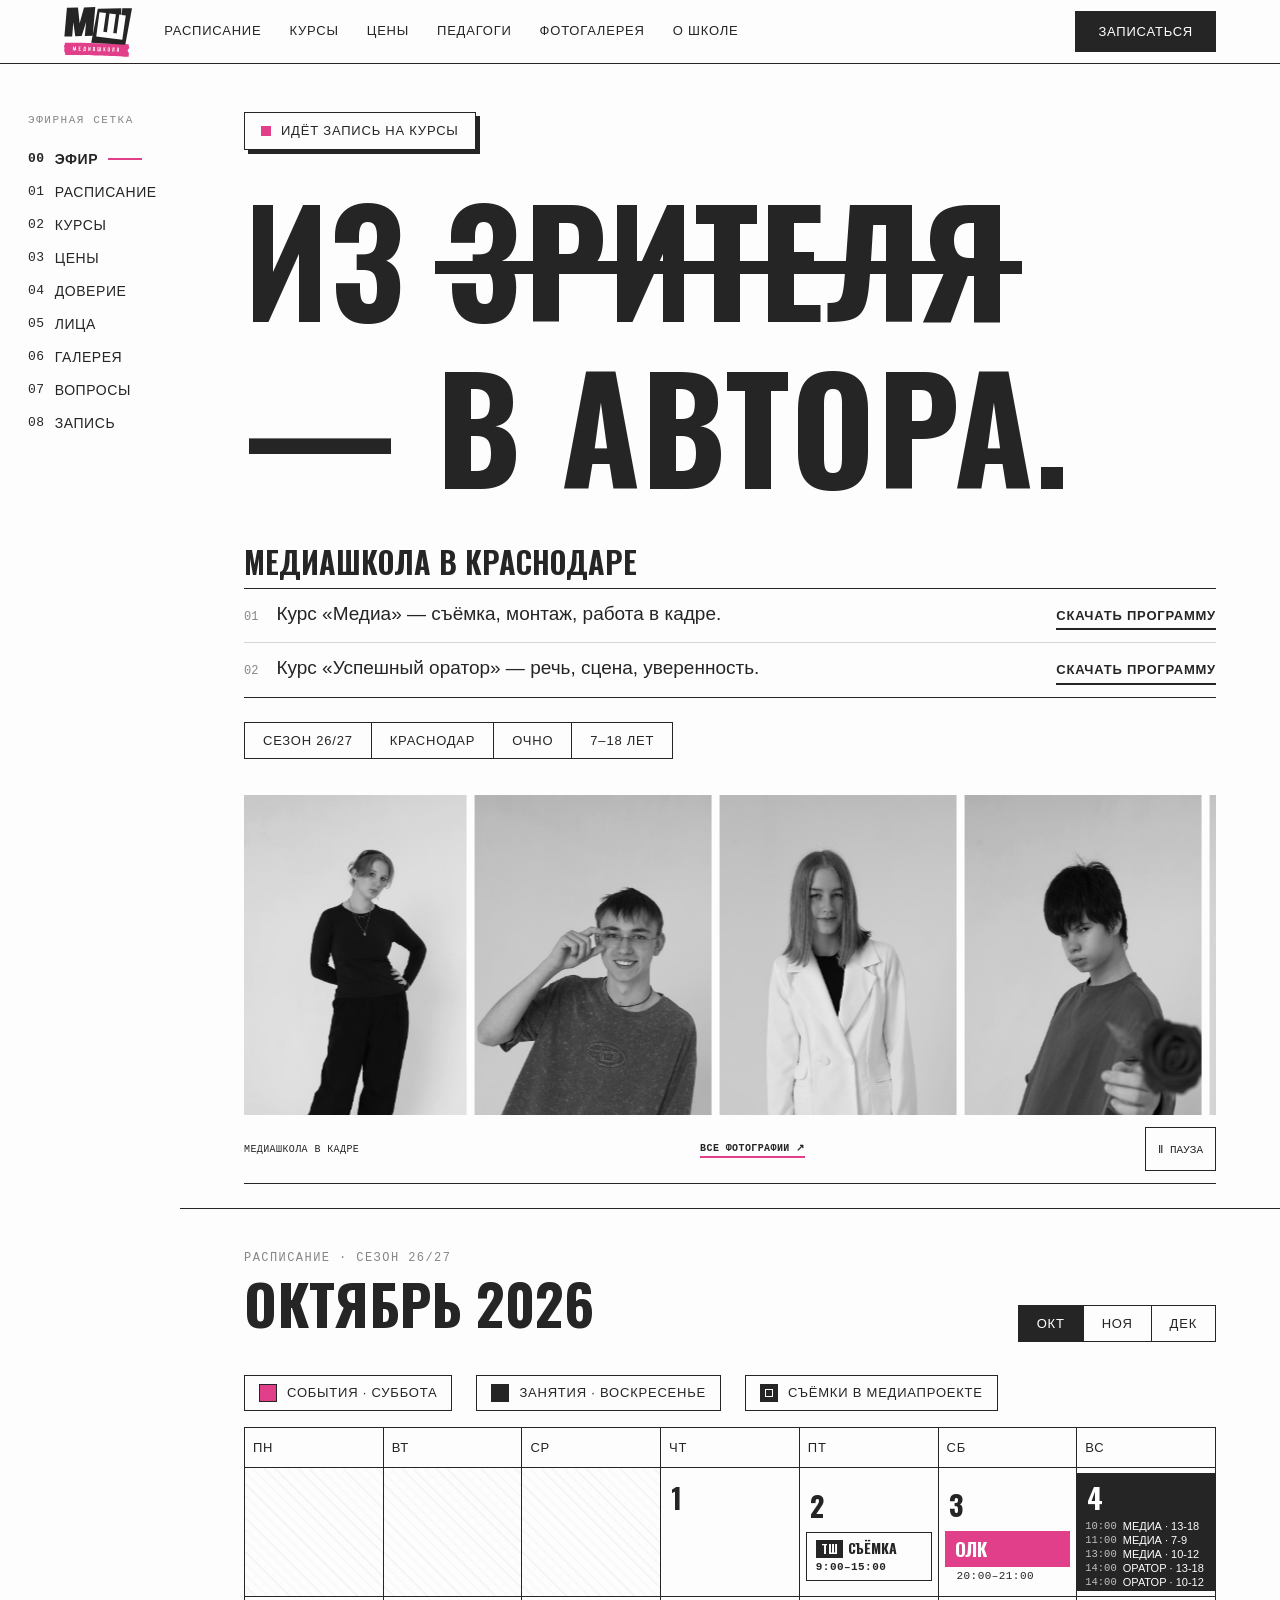
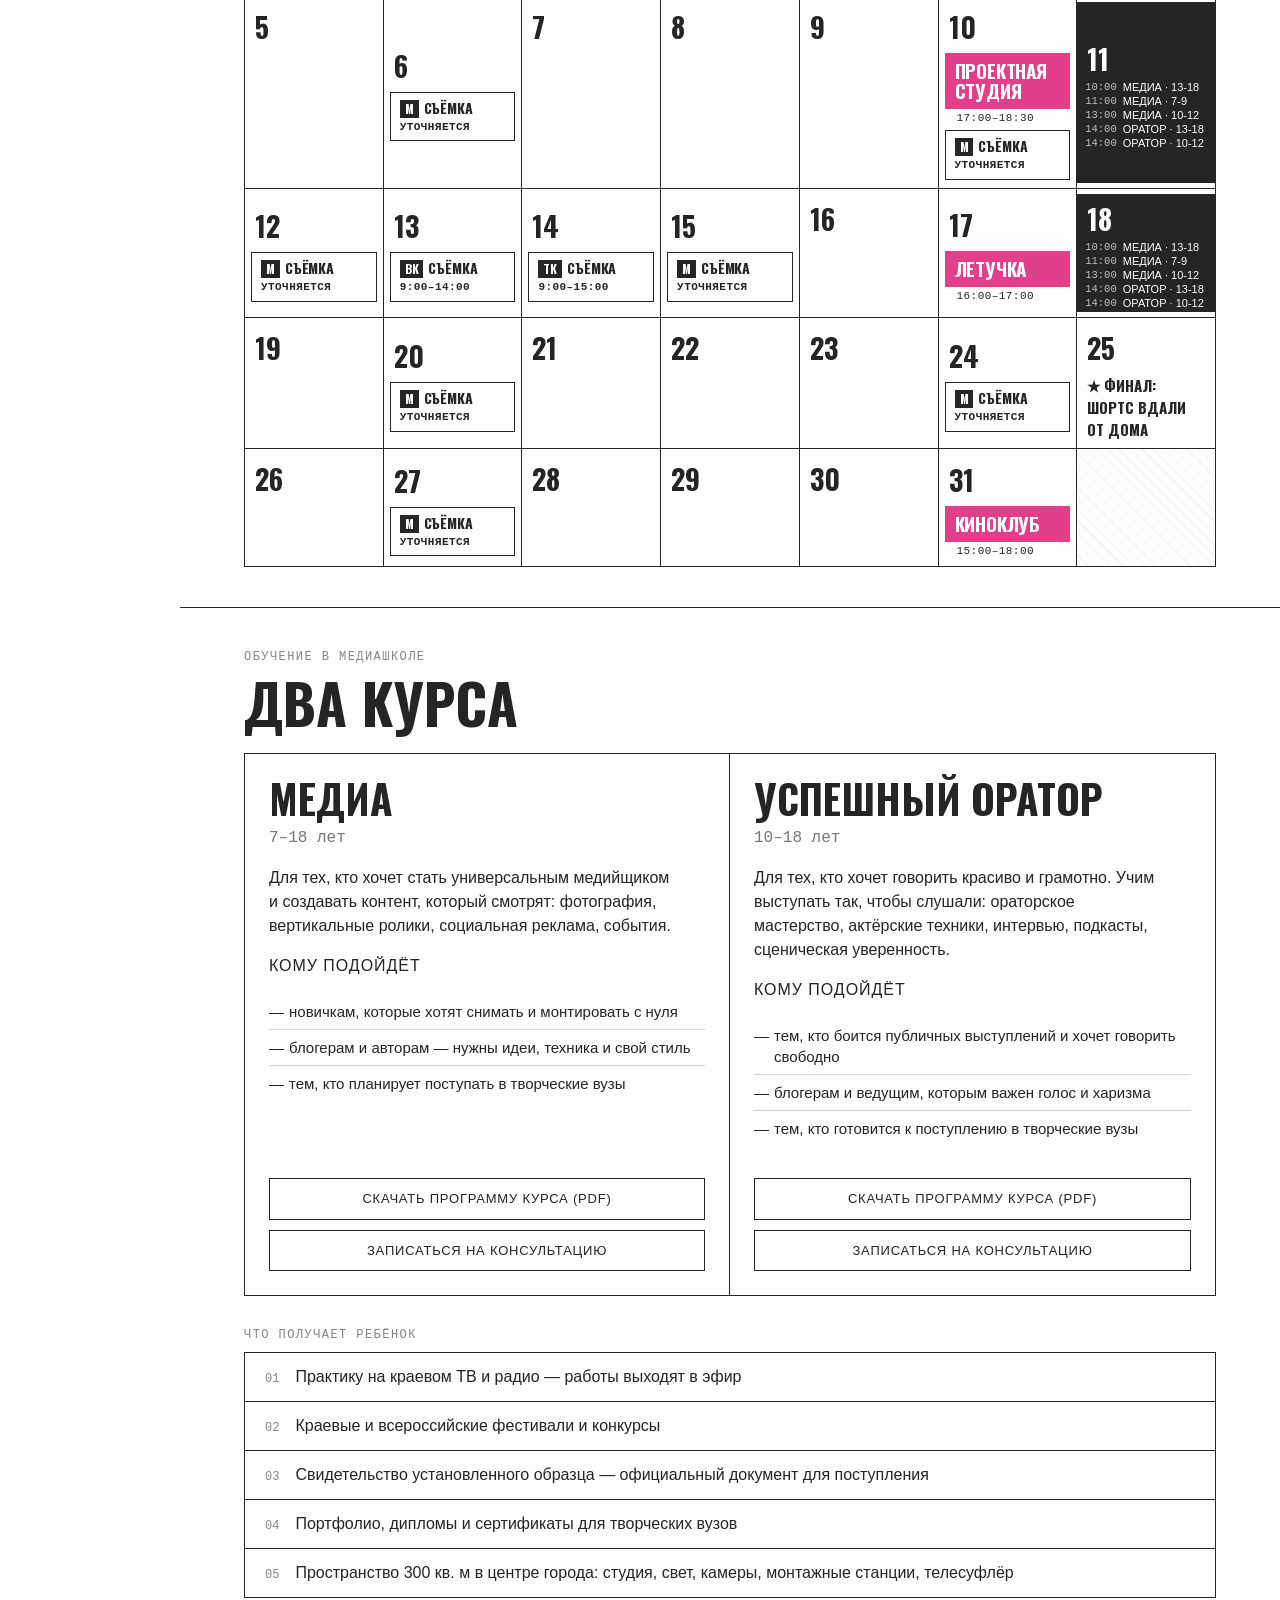
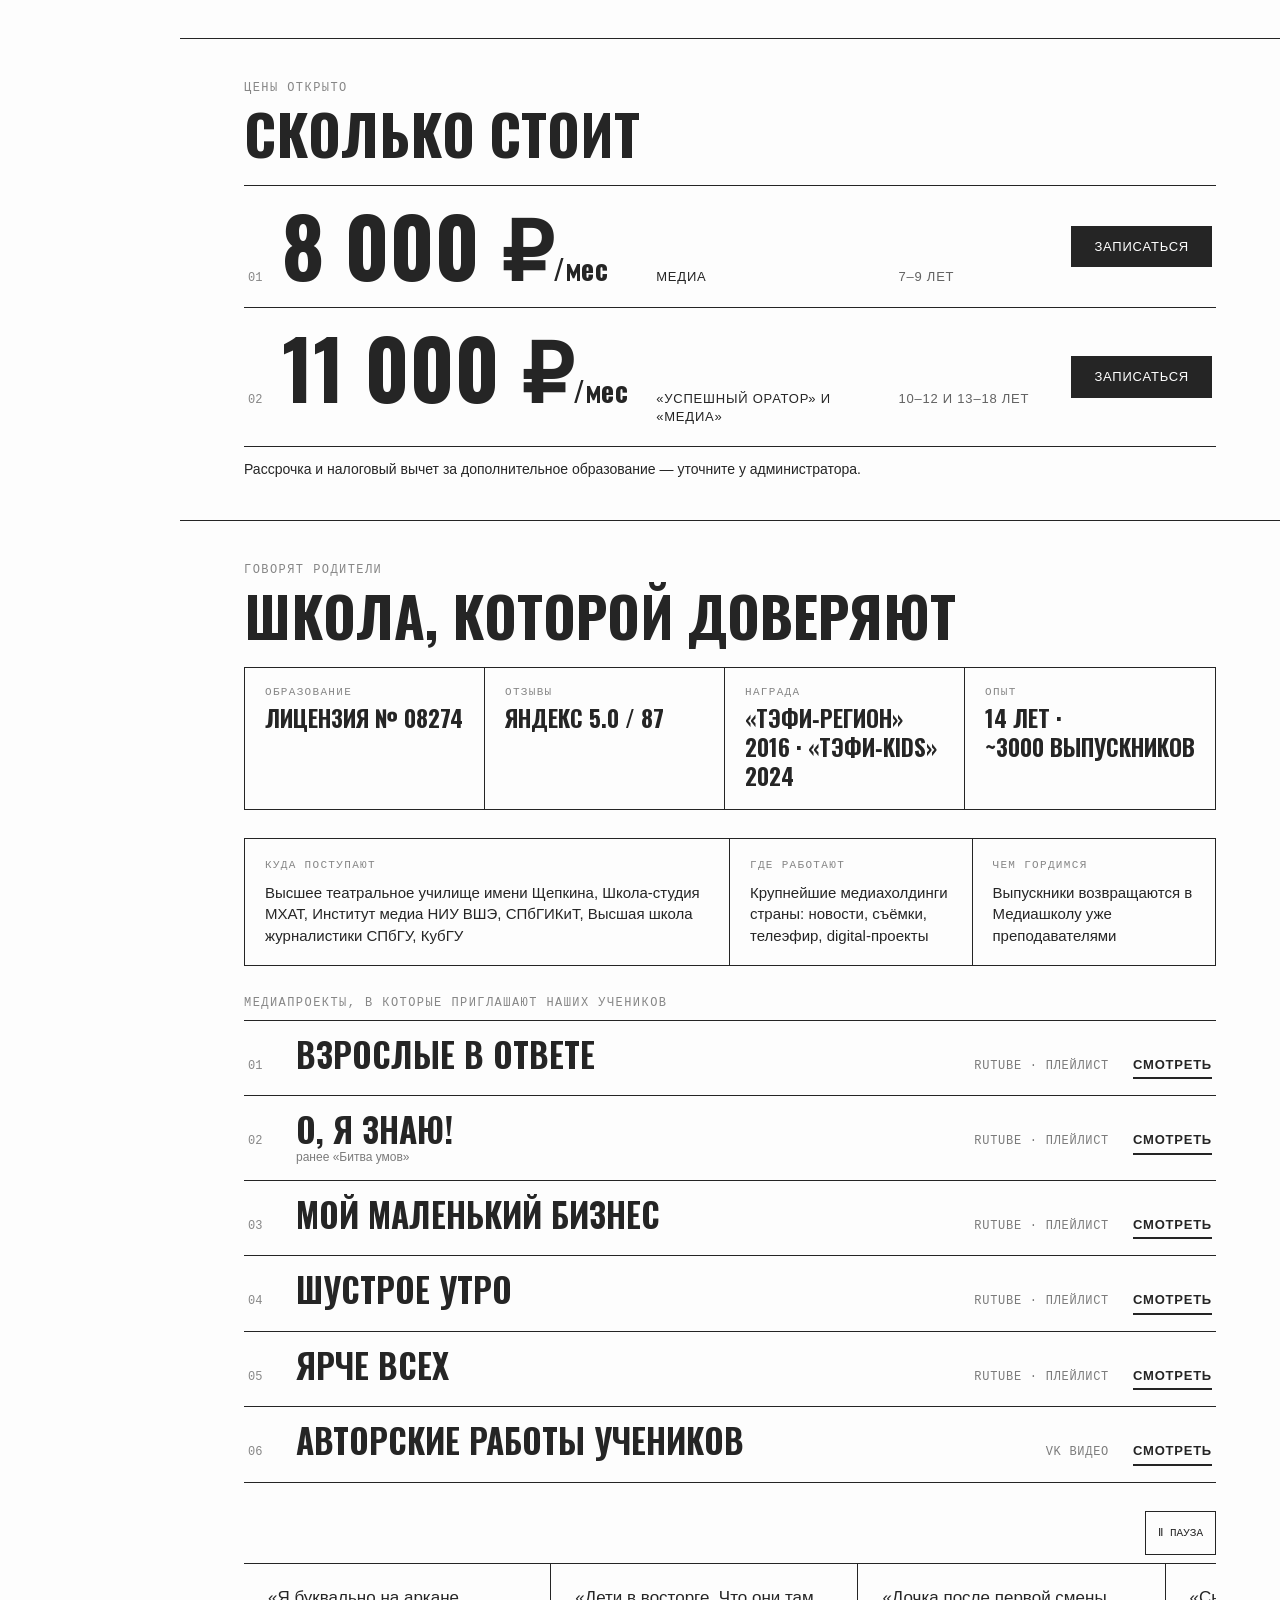
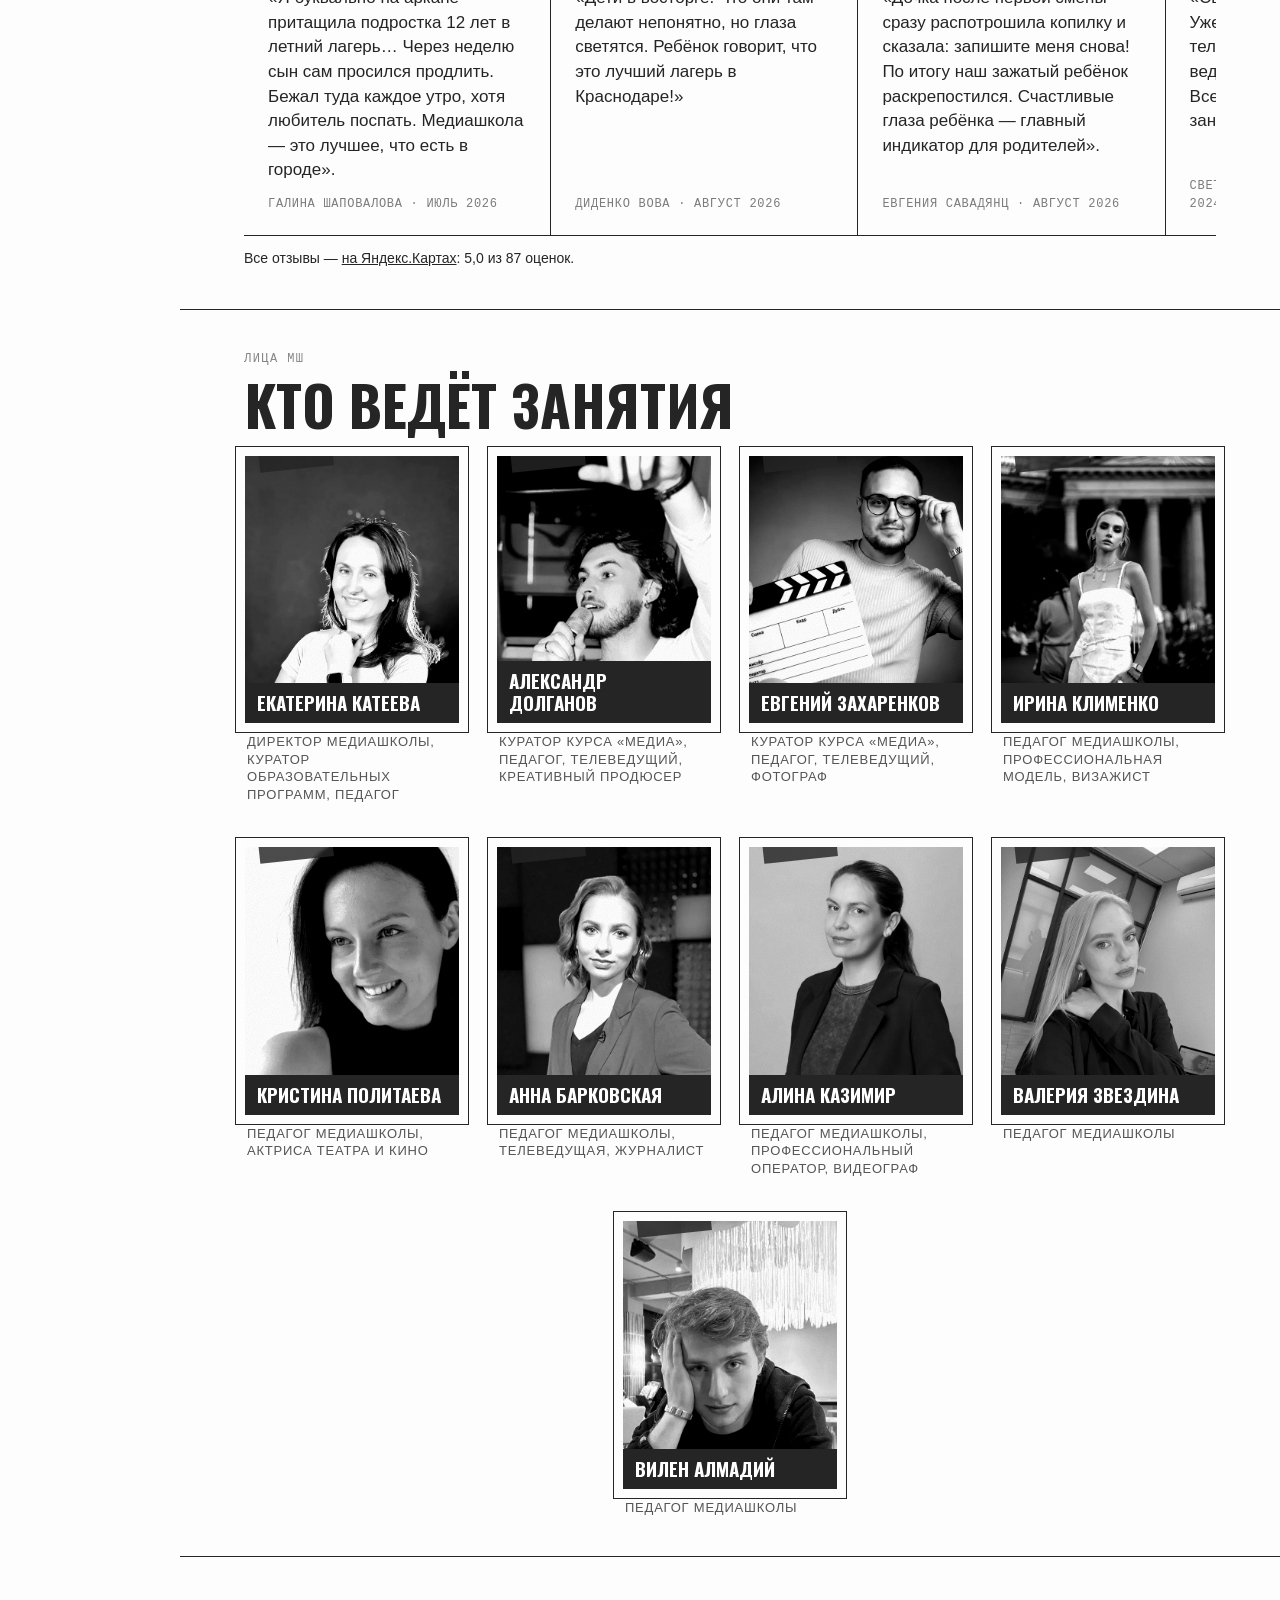
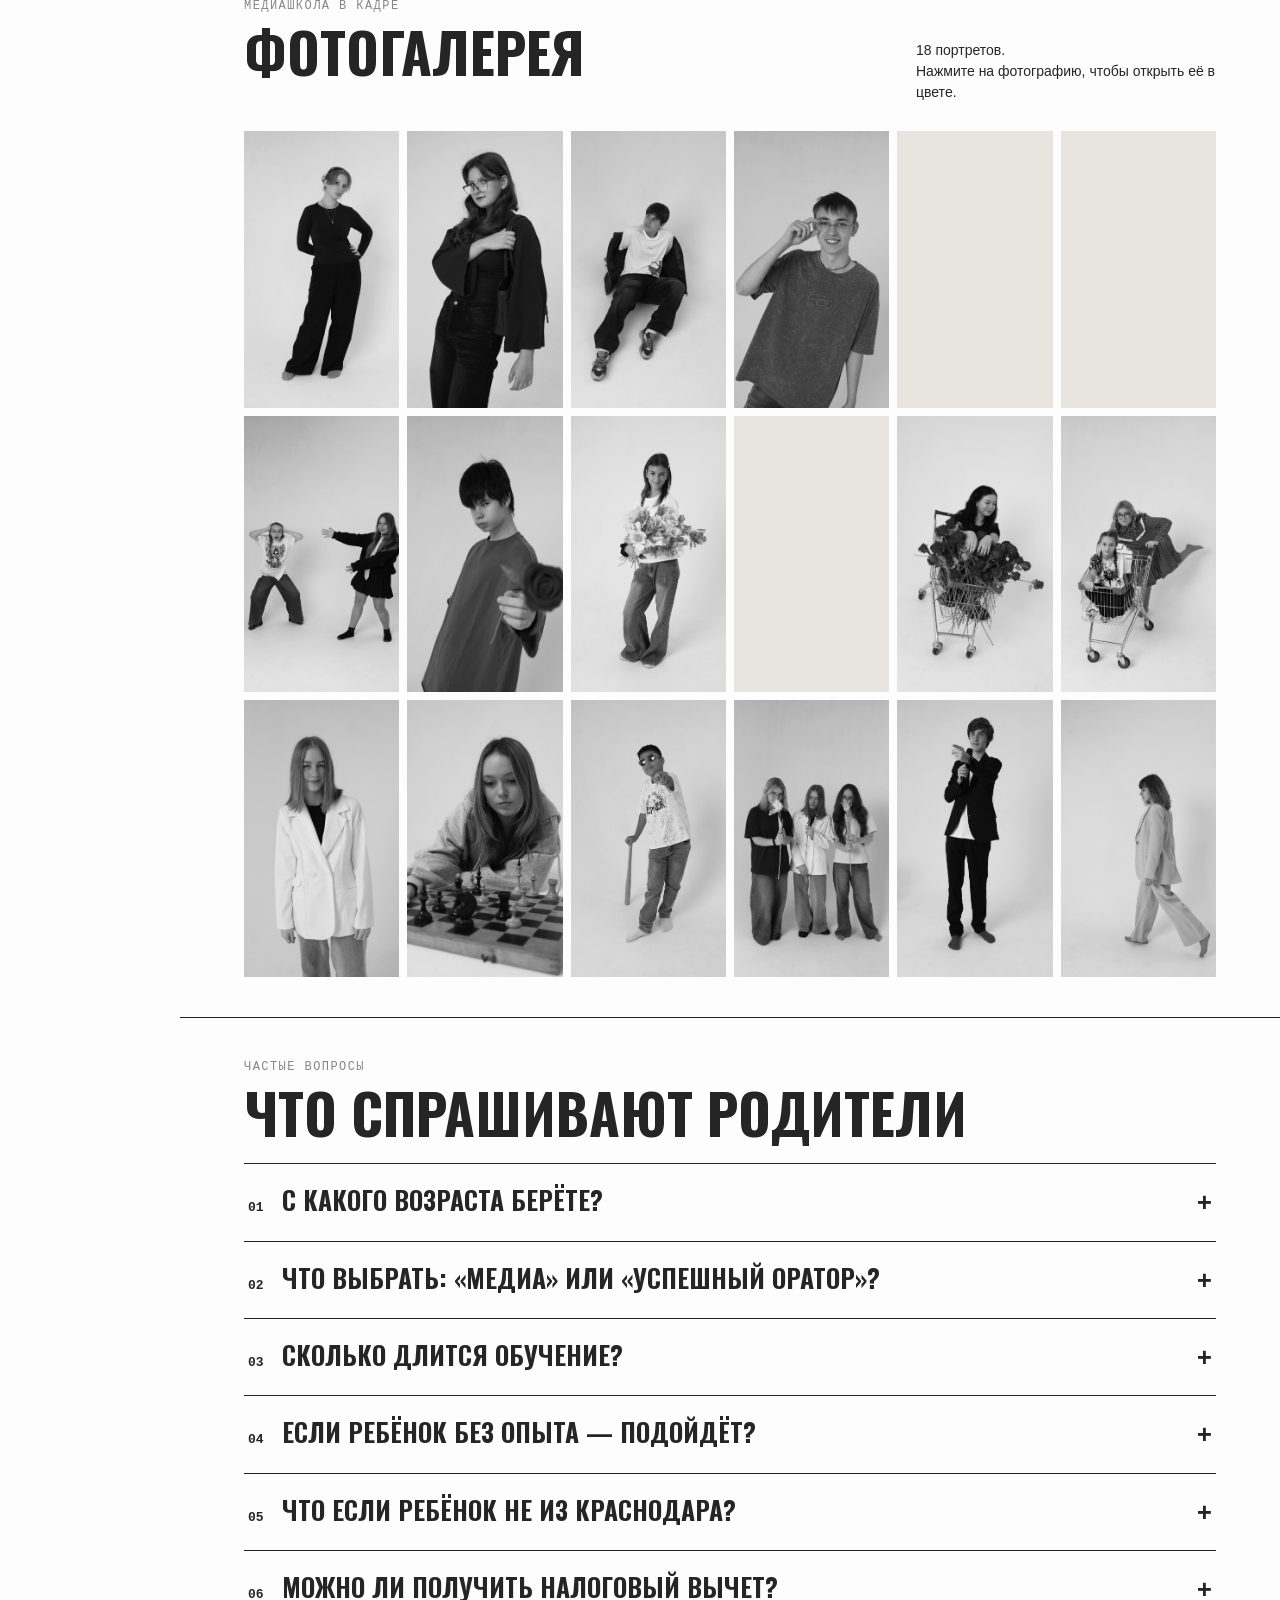
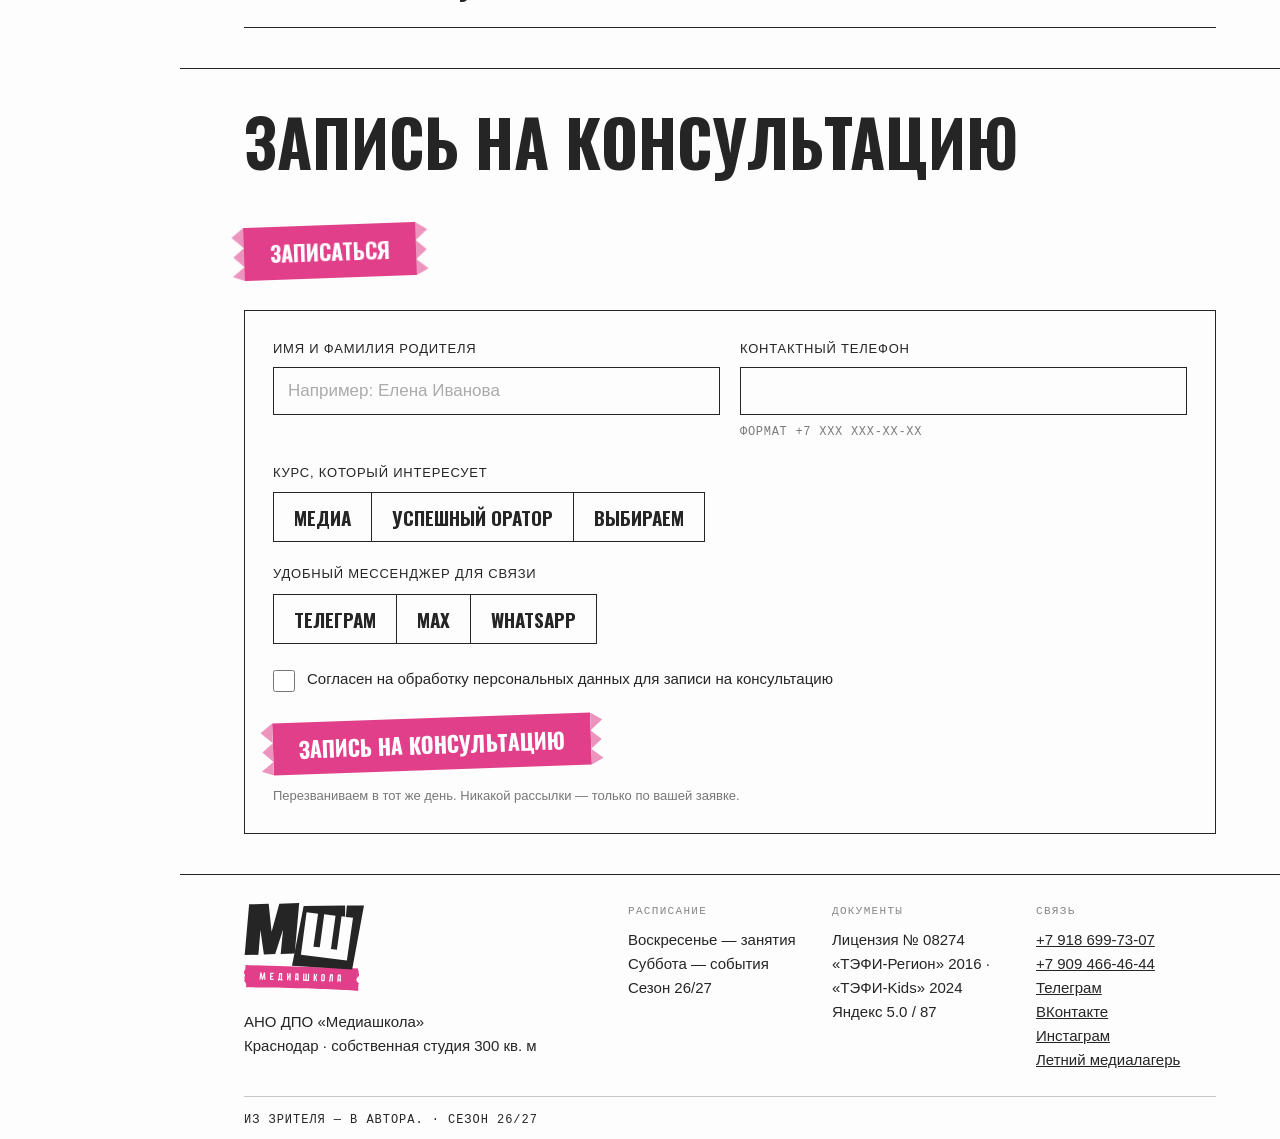
==== index.html @ d7d81132 "Add seamless photo and review loops with explicit motion controls" ====
<!doctype html>
<html lang="ru">
<head>
<meta charset="utf-8">
<meta name="viewport" content="width=device-width, initial-scale=1">
<title>Медиашкола Краснодар — курсы «Медиа» и «Успешный оратор» · сезон 26/27</title>
<meta name="description" content="Медиашкола в Краснодаре: курсы «Медиа» и «Успешный оратор» для детей 7–18 лет. Занятия по воскресеньям, события по субботам. Лицензия № 08274, Яндекс 5.0.">
<!-- Карточка ссылки в мессенджерах. Без неё Telegram/VK брали первую картинку страницы —
     а это портрет Кати, и ссылка выглядела как «сайт Екатерины Катеевой» (её правка 17.08).
     Адреса намеренно http://: TLS к GitHub Pages режется на части российских сетей,
     и краулер, который туда не дотянется, покажет ссылку без карточки (см. README). -->
<meta property="og:type" content="website">
<meta property="og:site_name" content="Медиашкола Краснодар">
<meta property="og:locale" content="ru_RU">
<meta property="og:title" content="Медиашкола Краснодар — курсы «Медиа» и «Успешный оратор»">
<meta property="og:description" content="Для детей 7–18 лет. Занятия по воскресеньям, события по субботам.">
<meta property="og:url" content="http://mediashkola.pro/">
<meta property="og:image" content="http://mediashkola.pro/assets/brand/og-cover-20261002.png">
<meta property="og:image:width" content="1731">
<meta property="og:image:height" content="909">
<meta property="og:image:alt" content="Логотип Медиашколы: сезон 26/27">
<meta name="twitter:card" content="summary_large_image">
<link rel="icon" href="assets/brand/logo.svg" type="image/svg+xml">
<link rel="stylesheet" href="assets/site.css?v=20261003-motion1">
<link rel="stylesheet" href="assets/gallery-previews.css?v=20261003-motion1">
</head>
<body class="gallery-option option-b">
<a class="skip-link" href="#calendar">К расписанию</a>
<div class="scroll-progress" aria-hidden="true"></div>

<header class="top">
  <a class="wordmark" href="#hero" aria-label="Медиашкола — наверх"><img src="assets/brand/logo.svg" alt="Медиашкола" width="225" height="165"></a>
  <button class="menu-btn" aria-expanded="false" aria-controls="mainnav">Меню</button>
  <nav class="anchors" id="mainnav" aria-label="Разделы">
    <a href="#calendar">Расписание</a>
    <a href="#courses">Курсы</a>
    <a href="#prices">Цены</a>
    <a href="#team">Педагоги</a>
    <a href="#gallery">Фотогалерея</a>
    <a href="#trust">О школе</a>
    <a class="nav-cta-mob" href="#lead-form">Записаться</a>
  </nav>
  <a class="nav-cta" href="#lead-form">Записаться</a>
</header>

<div class="page">
  <aside class="efir" aria-label="Эфирная сетка — навигация по странице">
    <div class="efir-inner">
      <div class="efir-label">Эфирная сетка</div>
      <a href="#hero"><span class="n">00</span> <span class="lbl-t">Эфир</span><span class="lbl-d">Эфир</span></a>
      <a href="#calendar"><span class="n">01</span> <span class="lbl-t">Расписание</span><span class="lbl-d">Расписание</span></a>
      <a href="#courses"><span class="n">02</span> <span class="lbl-t">Курсы</span><span class="lbl-d">Курсы</span></a>
      <a href="#prices"><span class="n">03</span> <span class="lbl-t">Цены</span><span class="lbl-d">Цены</span></a>
      <a href="#trust"><span class="n">04</span> <span class="lbl-t">Доверие</span><span class="lbl-d">Доверие</span></a>
      <a href="#team"><span class="n">05</span> <span class="lbl-t">Лица</span><span class="lbl-d">Лица</span></a>
      <a href="#gallery"><span class="n">06</span> <span class="lbl-t">Галерея</span><span class="lbl-d">Галерея</span></a>
      <a href="#faq"><span class="n">07</span> <span class="lbl-t">Вопросы</span><span class="lbl-d">Вопросы</span></a>
      <a href="#lead-form"><span class="n">08</span> <span class="lbl-t">Запись</span><span class="lbl-d">Запись</span></a>
    </div>
  </aside>

  <main class="content">
    <section class="hero" id="hero">
      <a class="live-pill" href="#calendar"><span class="dot" aria-hidden="true"></span>ИДЁТ ЗАПИСЬ НА КУРСЫ</a>
      <!-- Слоган выбран Катей 14.08 из трёх вариантов: «НЕ СМОТРИ. СОЗДАВАЙ.» часть людей
           читала как «НЕ СОЗДАВАЙ». Механика телетайпа сохранена: зачёркивается «ЗРИТЕЛЯ»,
           допечатывается «В АВТОРА» — двойного отрицания больше нет. -->
      <h1 data-animate aria-label="Из зрителя — в автора.">ИЗ <span class="strike">ЗРИТЕЛЯ</span><br><span class="type">— В АВТОРА.</span><span class="caret" aria-hidden="true"></span></h1>
      <!-- GRAFT из ревизии 5 Claude Design: две правки клиента (структура из трёх строк +
           «получить программу обучения» под каждым курсом) сведены в одну конструкцию —
           курсы стали строками эфирного журнала, у каждой своё действие. -->
      <div class="hero-sub">
        <p class="hs-lead">Медиашкола в Краснодаре</p>
        <div class="hs-rows">
          <div class="hs-row">
            <span class="n">01</span>
            <span class="hs-txt">Курс «Медиа» — съёмка, монтаж, работа в кадре.</span>
            <a class="hs-act" href="assets/docs/programma-media.pdf" download>Скачать программу</a>
          </div>
          <div class="hs-row">
            <span class="n">02</span>
            <span class="hs-txt">Курс «Успешный оратор» — речь, сцена, уверенность.</span>
            <a class="hs-act" href="assets/docs/programma-orator.pdf" download>Скачать программу</a>
          </div>
        </div>
      </div>
      <div class="badges" role="list">
        <span role="listitem">Сезон 26/27</span>
        <span role="listitem">Краснодар</span>
        <span role="listitem">Очно</span>
        <span role="listitem">7–18 лет</span>
      </div>
    <figure class="hero-portraits"><button class="portrait" data-photo="0" aria-label="Открыть фото 1: Студийный портрет в чёрном костюме"><img src="assets/gallery/photo-06.jpg" alt="Студийный портрет в чёрном костюме" width="719" height="1280" loading="eager" decoding="async"></button><button class="portrait" data-photo="3" aria-label="Открыть фото 4: Портрет в зелёной футболке"><img src="assets/gallery/photo-09.jpg" alt="Портрет в зелёной футболке" width="719" height="1280" loading="eager" decoding="async"></button><button class="portrait" data-photo="12" aria-label="Открыть фото 13: Портрет в белом пиджаке"><img src="assets/gallery/photo-18.jpg" alt="Портрет в белом пиджаке" width="719" height="1280" loading="eager" decoding="async"></button><button class="portrait" data-photo="7" aria-label="Открыть фото 8: Портрет с красной розой"><img src="assets/gallery/photo-13.jpg" alt="Портрет с красной розой" width="719" height="1280" loading="eager" decoding="async"></button><figcaption><span>МЕДИАШКОЛА В КАДРЕ</span><a href="#gallery">Все фотографии ↗</a></figcaption></figure></section>

    <section class="strip" id="calendar" aria-label="Календарь сезона">
      <p class="kicker">Расписание · сезон 26/27</p>
      <div class="cal-head">
        <h2 id="cal-title">Октябрь 2026</h2>
        <div class="months" role="group" aria-label="Выбор месяца">
          <button data-m="10" aria-pressed="true">Окт</button>
          <button data-m="11" aria-pressed="false">Ноя</button>
          <button data-m="12" aria-pressed="false">Дек</button>
        </div>
      </div>
      <div class="legend" role="group" aria-label="Фильтр календаря">
        <!-- подпись живёт в двух видах: на телефоне день недели убран, потому что список
             под сеткой и так подписан «12 СБ» / «6 ВС» — полная фраза остаётся в aria-label -->
        <button id="f-ev" aria-pressed="true" aria-label="События · суббота"><span class="sw ev" aria-hidden="true"></span><span class="lg-l">СОБЫТИЯ · СУББОТА</span><span class="lg-s">СОБЫТИЯ</span></button>
        <button id="f-ls" aria-pressed="true" aria-label="Занятия · воскресенье"><span class="sw ls" aria-hidden="true"></span><span class="lg-l">ЗАНЯТИЯ · ВОСКРЕСЕНЬЕ</span><span class="lg-s">ЗАНЯТИЯ</span></button>
        <button id="f-tv" aria-pressed="true" aria-label="Съёмки в медиапроекте"><span class="sw tv" aria-hidden="true"></span><span class="lg-l">СЪЁМКИ В МЕДИАПРОЕКТЕ</span><span class="lg-s">СЪЁМКИ</span></button>
      </div>
      <table class="grid" aria-labelledby="cal-title">
        <thead><tr><th>ПН</th><th>ВТ</th><th>СР</th><th>ЧТ</th><th>ПТ</th><th>СБ</th><th>ВС</th></tr></thead>
        <tbody id="grid-body"></tbody>
      </table>
      <div class="agenda" id="agenda" aria-labelledby="cal-title"></div>
    </section>

    <!-- Курсы и «что даём» — из контент-дока Кати (САЙТ МЕДИАШКОЛЫ 2026-2027).
         «Успешный оратор» сайт называл на первом экране, но нигде не описывал. -->
    <section class="strip" id="courses">
      <p class="kicker">Обучение в Медиашколе</p>
      <h2>Два курса</h2>
      <div class="courses">
        <article class="course">
          <h3>Медиа</h3>
          <p class="c-age">7–18 лет</p>
          <p>Для тех, кто хочет стать универсальным медийщиком и создавать контент, который смотрят: фотография, вертикальные ролики, социальная реклама, события.</p>
          <p class="c-who">Кому подойдёт</p>
          <ul>
            <li>новичкам, которые хотят снимать и монтировать с нуля</li>
            <li>блогерам и авторам — нужны идеи, техника и свой стиль</li>
            <li>тем, кто планирует поступать в творческие вузы</li>
          </ul>
          <div class="c-actions">
            <!-- Правка Кати 16.08: «родители сами могли скачать ПДФ с программой курса».
                 Вкладка «О курсе подробно» снята 15.08, вместо неё её собственный PDF.
                 Кнопка стала честной: раньше «Получить программу» вела на форму записи,
                 то есть обещала программу, а давала консультацию. Теперь программа
                 скачивается сразу, а запись — отдельным действием ниже по странице. -->
            <a class="btn-outline" href="assets/docs/programma-media.pdf" download>Скачать программу курса (PDF)</a>
            <a class="btn-outline" href="#lead-form">Записаться на консультацию</a>
          </div>
        </article>
        <article class="course">
          <h3>Успешный оратор</h3>
          <p class="c-age">10–18 лет</p>
          <p>Для тех, кто хочет говорить красиво и грамотно. Учим выступать так, чтобы слушали: ораторское мастерство, актёрские техники, интервью, подкасты, сценическая уверенность.</p>
          <p class="c-who">Кому подойдёт</p>
          <ul>
            <li>тем, кто боится публичных выступлений и хочет говорить свободно</li>
            <li>блогерам и ведущим, которым важен голос и харизма</li>
            <li>тем, кто готовится к поступлению в творческие вузы</li>
          </ul>
          <div class="c-actions">
            <a class="btn-outline" href="assets/docs/programma-orator.pdf" download>Скачать программу курса (PDF)</a>
            <a class="btn-outline" href="#lead-form">Записаться на консультацию</a>
          </div>
        </article>
      </div>
      <p class="kicker gives-k">Что получает ребёнок</p>
      <ul class="gives">
        <li>Практику на краевом ТВ и радио — работы выходят в эфир</li>
        <li>Краевые и всероссийские фестивали и конкурсы</li>
        <li>Свидетельство установленного образца — официальный документ для поступления</li>
        <li>Портфолио, дипломы и сертификаты для творческих вузов</li>
        <li>Пространство 300 кв. м в центре города: студия, свет, камеры, монтажные станции, телесуфлёр</li>
      </ul>
    </section>

    <section class="strip" id="prices">
      <p class="kicker">Цены открыто</p>
      <h2>Сколько стоит</h2>
      <div class="prices">
        <div class="price">
          <span class="n">01</span>
          <span class="num">8 000 ₽<span class="per">/мес</span></span>
          <span class="who">МЕДИА</span>
          <span class="age">7–9 лет</span>
          <a class="btn-outline btn-ink" href="#lead-form">Записаться</a>
        </div>
        <div class="price">
          <span class="n">02</span>
          <span class="num">11 000 ₽<span class="per">/мес</span></span>
          <span class="who">«Успешный оратор» и «Медиа»</span>
          <span class="age">10–12 и 13–18 лет</span>
          <a class="btn-outline btn-ink" href="#lead-form">Записаться</a>
        </div>
      </div>
      <p class="pr-note">Рассрочка и налоговый вычет за дополнительное образование — уточните у администратора.</p>
    </section>

    <section class="strip" id="trust">
      <p class="kicker">Говорят родители</p>
      <h2>Школа, которой доверяют</h2>
      <div class="trust">
        <div class="cell"><span class="lbl">Образование</span><span class="val">Лицензия № 08274</span></div>
        <div class="cell"><span class="lbl">Отзывы</span><a class="val" href="https://yandex.ru/maps" rel="noopener">Яндекс 5.0 / 87</a></div>
        <div class="cell"><span class="lbl">Награда</span><span class="val">«ТЭФИ‑Регион» 2016 · «ТЭФИ‑Kids» 2024</span></div>
        <!-- Канон цифр — ответ Кати 13.08 на бриф: «14 лет, ~3000» (не «10 лет, 5 500» из старого VK-мокапа). -->
        <div class="cell"><span class="lbl">Опыт</span><span class="val">14 лет · <span class="nowrap">~3000 выпускников</span></span></div>
      </div>

      <!-- Выпускники — из контент-дока Кати. Самый сильный аргумент для родителя,
           на черновике до 14.08 его на сайте не было вовсе. -->
      <div class="alumni">
        <div class="al">
          <span class="lbl">Куда поступают</span>
          <p>Высшее театральное училище имени Щепкина, Школа-студия МХАТ, Институт медиа НИУ ВШЭ, СПбГИКиТ, Высшая школа журналистики СПбГУ, КубГУ</p>
        </div>
        <div class="al">
          <span class="lbl">Где работают</span>
          <p>Крупнейшие медиахолдинги страны: новости, съёмки, телеэфир, digital-проекты</p>
        </div>
        <div class="al">
          <span class="lbl">Чем гордимся</span>
          <p>Выпускники возвращаются в Медиашколу уже преподавателями</p>
        </div>
      </div>
      <!-- TODO к запуску сезона: попросить родителей учеников ГОДОВОЙ школы оставить
           3–5 отзывов именно про курсы. В снятых 87 отзывах свежее почти всё про летний
           медиалагерь; про занятия говорят единицы — они здесь и отобраны. -->
      <!-- Медиапроекты, в которые приглашают учеников — Катя: «вот этого не нашла».
           Формулировка 22.08 по правке клиента: не «программы на ТВ», а «медиапроекты».
           Ссылки на плейлисты Rutube взяты из её контент-дока. -->
      <p class="kicker tv-k">Медиапроекты, в которые приглашают наших учеников</p>
      <ul class="tvlist">
        <li><a href="https://rutube.ru/plst/1633699/" rel="noopener"><span class="n">01</span><span class="tv-name">Взрослые в ответе</span><span class="tv-src">Rutube · плейлист</span><span class="tv-go">Смотреть</span></a></li>
        <li><a href="https://rutube.ru/plst/1633700/" rel="noopener"><span class="n">02</span><span class="tv-name">О, я знаю!<span class="tv-old">ранее «Битва умов»</span></span><span class="tv-src">Rutube · плейлист</span><span class="tv-go">Смотреть</span></a></li>
        <li><a href="https://rutube.ru/plst/1698591/" rel="noopener"><span class="n">03</span><span class="tv-name">Мой маленький бизнес</span><span class="tv-src">Rutube · плейлист</span><span class="tv-go">Смотреть</span></a></li>
        <li><a href="https://rutube.ru/plst/1628766/" rel="noopener"><span class="n">04</span><span class="tv-name">Шустрое утро</span><span class="tv-src">Rutube · плейлист</span><span class="tv-go">Смотреть</span></a></li>
        <li><a href="https://rutube.ru/plst/1634480/" rel="noopener"><span class="n">05</span><span class="tv-name">Ярче всех</span><span class="tv-src">Rutube · плейлист</span><span class="tv-go">Смотреть</span></a></li>
        <!-- Правка Кати 14.08 (ответ/2): рядом с медиапроектами — авторские работы учеников. -->
        <li><a href="https://vkvideo.ru/video-76819628_456240329" rel="noopener"><span class="n">06</span><span class="tv-name">Авторские работы учеников</span><span class="tv-src">VK Видео</span><span class="tv-go">Смотреть</span></a></li>
      </ul>

      <!-- Лента отзывов. Источник: DEV/data/reviews-yandex-2026-08-14.json — 87 отзывов
           Яндекс.Карт, снятых актором Apify 14.08. Здесь девять отобранных: цитаты
           дословные, сокращения помечены многоточием, имена и даты как в источнике.
           Вторую половину дорожки (для бесшовного шва) клонирует motion-loops.js и помечает
           aria-hidden, чтобы скринридер не читал одно и то же дважды. -->
      <div class="rev-marquee" role="region" aria-label="Отзывы родителей и учеников с Яндекс.Карт">
        <div class="rev-track">
          <article class="review">
            <blockquote>«Я буквально на аркане притащила подростка 12 лет в летний лагерь… Через неделю сын сам просился продлить. Бежал туда каждое утро, хотя любитель поспать. Медиашкола — это лучшее, что есть в городе».</blockquote>
            <p class="who">Галина Шаповалова · июль 2026</p>
          </article>
          <article class="review">
            <blockquote>«Дети в восторге. Что они там делают непонятно, но глаза светятся. Ребёнок говорит, что это лучший лагерь в Краснодаре!»</blockquote>
            <p class="who">Диденко Вова · август 2026</p>
          </article>
          <article class="review">
            <blockquote>«Дочка после первой смены сразу распотрошила копилку и сказала: запишите меня снова! По итогу наш зажатый ребёнок раскрепостился. Счастливые глаза ребёнка — главный индикатор для родителей».</blockquote>
            <p class="who">Евгения Савадянц · август 2026</p>
          </article>
          <article class="review">
            <blockquote>«Сын ходит год в Медиашколу. Уже несколько раз снимался в телепередачах в качестве ведущего и корреспондента. Всегда бежит с радостью на занятия».</blockquote>
            <p class="who">Светлана Колесниченко · март 2024</p>
          </article>
          <article class="review">
            <blockquote>«Обратная связь всегда на высшем уровне: конструктивная, индивидуальная и мотивирующая расти дальше. Ребёнок счастлив обучаться, с нетерпением ждём нового учебного года».</blockquote>
            <p class="who">Ольга Куличкина · июль 2026</p>
          </article>
          <article class="review">
            <blockquote>«Очень классно видеть, как горят глаза у сына, как он открывает для себя новые умения и возможности. Спасибо за выпускной, на нём я и насмеялась, и прослезилась!»</blockquote>
            <p class="who">Ирина Кабацюра · июль 2026</p>
          </article>
          <article class="review">
            <blockquote>«Каждый день был расписан по минутам: мастер-классы от профессионалов своего дела, съёмки, экскурсии на телевидение. Это не просто лагерь, а настоящая школа юного журналиста».</blockquote>
            <p class="who">Сабина Г. · июль 2026</p>
          </article>
          <article class="review">
            <blockquote>«Неважно, стану ли я телеведущей, у меня нет иллюзий. Но то, что я уже узнала много нового и полезного, это факт».</blockquote>
            <p class="who">Виргиния Орлова · ученица · апрель 2024</p>
          </article>
          <article class="review">
            <blockquote>«К детям индивидуальный подход, раскрывают их таланты. Каждый день насыщен мероприятиями. И конечно же продолжим занятия в медиашколе».</blockquote>
            <p class="who">Оксана Ш. · июнь 2026</p>
          </article>
        </div>
      </div>
      <p class="pr-note">Все отзывы — <a href="https://yandex.ru/maps/org/mediashkola/36828018372/reviews/" rel="noopener">на Яндекс.Картах</a>: 5,0 из 87 оценок.</p>
    </section>

    <!-- ЛИЦА МШ — канон: DEV/data/team.json (8 педагогов, роли дословно).
         Фото: ответ Кати 13.08, ч/б 4:5, ксерокс-зерно поверх (геном A).
         Карточка НЕ кликабельна → фуксии на ней нет (riso-правило). -->
    <section class="strip" id="team">
      <p class="kicker">Лица МШ</p>
      <h2>Кто ведёт занятия</h2>
      <div class="team">
        <figure class="tm">
          <div class="tm-shot"><img src="assets/team/kateeva.webp" width="560" height="700" loading="lazy" decoding="async" alt=""><span class="tm-name">Екатерина Катеева</span></div>
          <figcaption class="tm-role">Директор Медиашколы, куратор образовательных программ, педагог</figcaption>
        </figure>
        <figure class="tm">
          <div class="tm-shot"><img src="assets/team/dolganov.webp" width="560" height="700" loading="lazy" decoding="async" alt=""><span class="tm-name">Александр Долганов</span></div>
          <figcaption class="tm-role">Куратор курса «Медиа», педагог, телеведущий, креативный продюсер</figcaption>
        </figure>
        <figure class="tm">
          <div class="tm-shot"><img src="assets/team/zaharenkov.webp" width="560" height="700" loading="lazy" decoding="async" alt=""><span class="tm-name">Евгений Захаренков</span></div>
          <figcaption class="tm-role">Куратор курса «Медиа», педагог, телеведущий, фотограф</figcaption>
        </figure>
        <figure class="tm">
          <div class="tm-shot"><img src="assets/team/klimenko.webp" width="560" height="700" loading="lazy" decoding="async" alt=""><span class="tm-name">Ирина Клименко</span></div>
          <figcaption class="tm-role">Педагог Медиашколы, профессиональная модель, визажист</figcaption>
        </figure>
        <figure class="tm">
          <div class="tm-shot"><img src="assets/team/politaeva.webp" width="560" height="700" loading="lazy" decoding="async" alt=""><span class="tm-name">Кристина Политаева</span></div>
          <figcaption class="tm-role">Педагог Медиашколы, актриса театра и кино</figcaption>
        </figure>
        <figure class="tm">
          <div class="tm-shot"><img src="assets/team/barkovskaya.webp" width="560" height="700" loading="lazy" decoding="async" alt=""><span class="tm-name">Анна Барковская</span></div>
          <figcaption class="tm-role">Педагог Медиашколы, телеведущая, журналист</figcaption>
        </figure>
        <figure class="tm">
          <div class="tm-shot"><img src="assets/team/kazimir.webp" width="560" height="700" loading="lazy" decoding="async" alt=""><span class="tm-name">Алина Казимир</span></div>
          <figcaption class="tm-role">Педагог Медиашколы, профессиональный оператор, видеограф</figcaption>
        </figure>
        <figure class="tm">
          <div class="tm-shot"><img src="assets/team/zvezdina.webp" width="560" height="700" loading="lazy" decoding="async" alt=""><span class="tm-name">Валерия Звездина</span></div>
          <figcaption class="tm-role">Педагог Медиашколы</figcaption>
        </figure>
        <figure class="tm">
          <div class="tm-shot"><img src="assets/team/almadiy.webp" width="560" height="700" loading="lazy" decoding="async" alt=""><span class="tm-name">Вилен Алмадий</span></div>
          <figcaption class="tm-role">Педагог Медиашколы</figcaption>
        </figure>
      </div>
    </section>

    <!-- FAQ — ответы Кати из контент-дока, дословно по смыслу. На странице курса
         свои три вопроса про технику и старт; здесь родительские, про выбор и результат. -->
    <section class="strip gallery-section" id="gallery"><div class="gallery-heading"><div><p class="kicker">Медиашкола в кадре</p><h2>Фотогалерея</h2></div><p>18 портретов.<br>Нажмите на фотографию, чтобы открыть её в цвете.</p></div><div class="gallery-grid"><button class="portrait" data-photo="0" aria-label="Открыть фото 1: Студийный портрет в чёрном костюме"><img src="assets/gallery/photo-06.jpg" alt="Студийный портрет в чёрном костюме" width="719" height="1280" loading="lazy" decoding="async"></button><button class="portrait" data-photo="1" aria-label="Открыть фото 2: Студийный портрет в очках"><img src="assets/gallery/photo-07.jpg" alt="Студийный портрет в очках" width="719" height="1280" loading="lazy" decoding="async"></button><button class="portrait" data-photo="2" aria-label="Открыть фото 3: Портрет сидя у светлой стены"><img src="assets/gallery/photo-08.jpg" alt="Портрет сидя у светлой стены" width="719" height="1280" loading="lazy" decoding="async"></button><button class="portrait" data-photo="3" aria-label="Открыть фото 4: Портрет в зелёной футболке"><img src="assets/gallery/photo-09.jpg" alt="Портрет в зелёной футболке" width="719" height="1280" loading="lazy" decoding="async"></button><button class="portrait" data-photo="4" aria-label="Открыть фото 5: Парный портрет с букетом"><img src="assets/gallery/photo-10.jpg" alt="Парный портрет с букетом" width="719" height="1280" loading="lazy" decoding="async"></button><button class="portrait" data-photo="5" aria-label="Открыть фото 6: Парный портрет с цветами и битой"><img src="assets/gallery/photo-11.jpg" alt="Парный портрет с цветами и битой" width="719" height="1280" loading="lazy" decoding="async"></button><button class="portrait" data-photo="6" aria-label="Открыть фото 7: Парный портрет в движении"><img src="assets/gallery/photo-12.jpg" alt="Парный портрет в движении" width="719" height="1280" loading="lazy" decoding="async"></button><button class="portrait" data-photo="7" aria-label="Открыть фото 8: Портрет с красной розой"><img src="assets/gallery/photo-13.jpg" alt="Портрет с красной розой" width="719" height="1280" loading="lazy" decoding="async"></button><button class="portrait" data-photo="8" aria-label="Открыть фото 9: Портрет с большим букетом"><img src="assets/gallery/photo-14.jpg" alt="Портрет с большим букетом" width="719" height="1280" loading="lazy" decoding="async"></button><button class="portrait" data-photo="9" aria-label="Открыть фото 10: Портрет с бейсбольной битой"><img src="assets/gallery/photo-15.jpg" alt="Портрет с бейсбольной битой" width="719" height="1280" loading="lazy" decoding="async"></button><button class="portrait" data-photo="10" aria-label="Открыть фото 11: Портрет в тележке с цветами"><img src="assets/gallery/photo-16.jpg" alt="Портрет в тележке с цветами" width="719" height="1280" loading="lazy" decoding="async"></button><button class="portrait" data-photo="11" aria-label="Открыть фото 12: Парный портрет с тележкой"><img src="assets/gallery/photo-17.jpg" alt="Парный портрет с тележкой" width="719" height="1280" loading="lazy" decoding="async"></button><button class="portrait" data-photo="12" aria-label="Открыть фото 13: Портрет в белом пиджаке"><img src="assets/gallery/photo-18.jpg" alt="Портрет в белом пиджаке" width="719" height="1280" loading="lazy" decoding="async"></button><button class="portrait" data-photo="13" aria-label="Открыть фото 14: Портрет за шахматной доской"><img src="assets/gallery/photo-19.jpg" alt="Портрет за шахматной доской" width="719" height="1280" loading="lazy" decoding="async"></button><button class="portrait" data-photo="14" aria-label="Открыть фото 15: Портрет в солнечных очках с битой"><img src="assets/gallery/photo-20.jpg" alt="Портрет в солнечных очках с битой" width="719" height="1280" loading="lazy" decoding="async"></button><button class="portrait" data-photo="15" aria-label="Открыть фото 16: Групповой портрет с цветами"><img src="assets/gallery/photo-21.jpg" alt="Групповой портрет с цветами" width="719" height="1280" loading="lazy" decoding="async"></button><button class="portrait" data-photo="16" aria-label="Открыть фото 17: Портрет в чёрном пиджаке"><img src="assets/gallery/photo-22.jpg" alt="Портрет в чёрном пиджаке" width="719" height="1280" loading="lazy" decoding="async"></button><button class="portrait" data-photo="17" aria-label="Открыть фото 18: Портрет в светлом костюме в движении"><img src="assets/gallery/photo-23.jpg" alt="Портрет в светлом костюме в движении" width="719" height="1280" loading="lazy" decoding="async"></button></div></section>

    <section class="strip" id="faq">
      <p class="kicker">Частые вопросы</p>
      <h2>Что спрашивают родители</h2>
      <div class="faq">
        <details>
          <summary><span class="n">01</span> С какого возраста берёте?</summary>
          <p class="a">На курс «Медиа» — с 7 до 18 лет, на «Успешного оратора» — с 10 до 18. Группы разделены по возрасту и темпу.</p>
        </details>
        <details>
          <summary><span class="n">02</span> Что выбрать: «Медиа» или «Успешный оратор»?</summary>
          <p class="a">«Медиа» — если хочется снимать, монтировать, фотографировать и создавать проекты. «Успешный оратор» — если запрос про речь, уверенность, выступления и работу в кадре. Лучше записаться на консультацию: куратор проведёт диагностику и даст подробную обратную связь.</p>
        </details>
        <details>
          <summary><span class="n">03</span> Сколько длится обучение?</summary>
          <p class="a">Образовательная программа рассчитана на два года. После этого срока школа даёт сертификат о прохождении обучения.</p>
        </details>
        <details>
          <summary><span class="n">04</span> Если ребёнок без опыта — подойдёт?</summary>
          <p class="a">Да. Мы для этого и существуем: чтобы у ребёнка появился опыт, он стал увереннее, перестал стесняться камеры и получил полезные для жизни навыки.</p>
        </details>
        <details>
          <summary><span class="n">05</span> Что если ребёнок не из Краснодара?</summary>
          <p class="a">У нас учились ребята из Армавира, Туапсе, Апшеронска и Новороссийска. Если есть желание развиваться в медиа, это не проблема: программа 2026 года устроена так, что поездки в Краснодар можно планировать заранее.</p>
        </details>
        <details>
          <summary><span class="n">06</span> Можно ли получить налоговый вычет?</summary>
          <p class="a">Школа работает по образовательной лицензии и предоставляет документы об оплате. Возможность вычета зависит от права конкретного налогоплательщика и требований ФНС.</p>
        </details>
      </div>
    </section>

    <section class="strip" id="lead-form">
      <div class="cta-final">
        <h2>Запись на консультацию</h2>
        <a class="tape-cta" href="#f-parent">Записаться</a>
      </div>

      <!-- Поля утверждены Катей 13.08 (DEV/data/team.json → lead_form). Других полей не добавлять.
           Транспорт заявок клиентом не выбран (U1): форма НЕ делает вид, что письмо ушло —
           собирает заявку и отдаёт её родителю одним касанием в TG или звонком.
           Когда транспорт появится — меняется одна функция sendLead() в assets/site.js. -->
      <form class="lead" id="lead" novalidate data-transport="manual">
        <div class="lead-grid">
          <div class="field">
            <label for="f-parent">Имя и фамилия родителя</label>
            <input id="f-parent" name="parent_name" type="text" autocomplete="name" placeholder="Например: Елена Иванова" required>
            <p class="err" id="e-parent" hidden>Напишите, как к вам обращаться</p>
          </div>
          <div class="field">
            <label for="f-phone">Контактный телефон</label>
            <input id="f-phone" name="phone" type="tel" inputmode="tel" autocomplete="tel" aria-describedby="phone-hint" required>
            <p class="hint" id="phone-hint">ФОРМАТ +7 XXX XXX-XX-XX</p>
            <p class="err" id="e-phone" hidden>Нужен телефон: 11 цифр, начиная с 7 или 8</p>
          </div>
        </div>

        <fieldset class="chips">
          <legend>Курс, который интересует</legend>
          <div class="chip-row">
            <label class="chip"><input type="radio" name="course" value="МЕДИА"><span>Медиа</span></label>
            <label class="chip"><input type="radio" name="course" value="УСПЕШНЫЙ ОРАТОР"><span>Успешный оратор</span></label>
            <label class="chip"><input type="radio" name="course" value="ВЫБИРАЕМ"><span>Выбираем</span></label>
          </div>
          <p class="err" id="e-course" hidden>Выберите курс — или «Выбираем», если ещё думаете</p>
        </fieldset>

        <fieldset class="chips">
          <legend>Удобный мессенджер для связи</legend>
          <div class="chip-row">
            <label class="chip"><input type="radio" name="messenger" value="Телеграм"><span>Телеграм</span></label>
            <label class="chip"><input type="radio" name="messenger" value="MAX"><span>MAX</span></label>
            <label class="chip"><input type="radio" name="messenger" value="WhatsApp"><span>WhatsApp</span></label>
          </div>
          <p class="err" id="e-messenger" hidden>Выберите, куда вам удобнее написать</p>
        </fieldset>

        <label class="consent"><input type="checkbox" id="f-agree"><span>Согласен на обработку персональных данных для записи на консультацию</span></label>
        <p class="err" id="e-agree" hidden>Без согласия не можем принять заявку</p>

        <button class="tape-cta" type="submit">Запись на консультацию</button>
        <p class="lead-note">Перезваниваем в тот же день. Никакой рассылки — только по вашей заявке.</p>
        <div aria-hidden="true" style="position:absolute;left:-9999px;width:1px;height:1px;overflow:hidden">
          <label for="f-company">Организация</label>
          <input id="f-company" name="company" type="text" tabindex="-1" autocomplete="off">
        </div>
      </form>

      <div class="lead-done" id="lead-done" hidden tabindex="-1">
        <p class="kicker" id="done-kicker">Заявка отправлена</p>
        <h3 id="done-title">Перезвоним сегодня</h3>
        <pre class="done-sum" id="done-sum"></pre>
        <div class="done-actions">
          <a class="btn-outline" href="tel:+79186997307">Позвонить +7 918 699-73-07</a>
          <button class="btn-outline" id="done-back" type="button">Изменить заявку</button>
        </div>
        <p class="lead-note" id="done-note">Краснодар, ул. Рашпилевская, 131 · пн–вс с 10:00</p>
      </div>
    </section>

    <footer>
      <div>
        <a class="wordmark" href="#hero" aria-label="Медиашкола — наверх"><img src="assets/brand/logo.svg" alt="Медиашкола" width="225" height="165"></a>
        <p style="margin-top:12px">АНО ДПО «Медиашкола»<br>Краснодар · собственная студия 300 кв. м</p>
      </div>
      <div><span class="lbl">Расписание</span>
        <ul><li>Воскресенье — занятия</li><li>Суббота — события</li><li>Сезон 26/27</li></ul>
      </div>
      <div><span class="lbl">Документы</span>
        <ul><li>Лицензия № 08274</li><li>«ТЭФИ‑Регион» 2016 · «ТЭФИ‑Kids» 2024</li><li>Яндекс 5.0 / 87</li></ul>
      </div>
      <div><span class="lbl">Связь</span>
        <ul>
          <li><a href="tel:+79186997307">+7 918 699-73-07</a></li>
          <li><a href="tel:+79094664644">+7 909 466-46-44</a></li>
          <li><a href="https://t.me/mediashkola_krd" rel="noopener">Телеграм</a></li>
          <li><a href="https://vk.ru/mediashkolatv" rel="noopener">ВКонтакте</a></li>
          <li><a href="https://www.instagram.com/mediashkolakrd" rel="noopener">Инстаграм</a></li>
          <li><a href="https://medialager.ru/" rel="noopener">Летний медиалагерь</a></li>
        </ul>
      </div>
      <div class="foot-line">ИЗ ЗРИТЕЛЯ — В АВТОРА. · СЕЗОН 26/27</div>
    </footer>
  </main>
</div>

<div class="ovl" id="ovl">
  <div class="card" role="dialog" aria-modal="true" aria-labelledby="card-title">
    <button class="close" id="card-close" aria-label="Закрыть">×</button>
    <div class="photo" aria-hidden="true">
      <span class="frame"></span><span class="frame"></span><span class="frame"></span>
      <span class="photo-label">ФОТО: СЪЁМКА 16.08 · Ч/Б · КСЕРОКС</span>
    </div>
    <div class="inner">
      <h3 id="card-title"></h3>
      <div class="meta" id="card-meta"></div>
      <div id="card-body"></div>
      <a class="tape-cta" href="#lead-form" id="card-cta">Записаться</a>
    </div>
  </div>
</div>

<script>
/* КАНОН: data/calendar-2026.json — вшито дословно, не менять руками */
window.CAL = {
 "season": "2026/27",
 "tz": "Europe/Moscow",
 "season_start": "2026-09-06",
 "weekly_lessons": {
  "weekday": "sunday",
  "dates": [
   "2026-09-06",
   "2026-09-13",
   "2026-09-20",
   "2026-09-27",
   "2026-10-04",
   "2026-10-11",
   "2026-10-18",
   "2026-10-25",
   "2026-11-01",
   "2026-11-08",
   "2026-11-15",
   "2026-11-22",
   "2026-11-29",
   "2026-12-06",
   "2026-12-13",
   "2026-12-20"
  ],
  "slots": [
   {
    "course": "МЕДИА",
    "group": "старшая",
    "age": "13–18",
    "time": "10:00–13:00"
   },
   {
    "course": "МЕДИА",
    "group": "младшая",
    "age": "7–9",
    "time": "11:00–13:00"
   },
   {
    "course": "МЕДИА",
    "group": "средняя",
    "age": "10–12",
    "time": "13:00–16:00"
   },
   {
    "course": "УСПЕШНЫЙ ОРАТОР",
    "group": "старшая",
    "age": "13–18",
    "time": "14:00–17:00"
   },
   {
    "course": "УСПЕШНЫЙ ОРАТОР",
    "group": "средняя",
    "age": "10–12",
    "time": "14:00–17:00"
   }
  ]
 },
 "saturday_events": [
  {
   "date": "2026-09-12",
   "title": "ЛЕТУЧКА",
   "time": "17:00–18:00",
   "desc": "Сбор активных креаторов МШ с куратором: контент-план, тренды и задачи по контенту от учеников для соцсетей школы. Создание контента, редактура, разбор референсов."
  },
  {
   "date": "2026-09-19",
   "title": "КИНОКЛУБ",
   "desc": "Не просто просмотр фильма по теме, а споры, ваши мнения, вопросы, обсуждение и влияние кино на наши жизни.",
   "time": "17:00–19:30"
  },
  {
   "date": "2026-10-03",
   "title": "ОНЛАЙН-ЛАБОРАТОРИЯ КАТЕЕВОЙ (ОЛК)",
   "desc": "Для тех, кому одного воскресенья в неделю мало. Онлайн-интенсив Екатерины Катеевой: прокачать навыки и раскачать мозги в медиасреде.",
   "time": "20:00–21:00"
  },
  {
   "date": "2026-10-10",
   "title": "ПРОЕКТНАЯ СТУДИЯ",
   "desc": "Сбор с учениками, которые хотят создавать качественные проработанные проекты для фестивалей и конкурсов края и страны.",
   "time": "17:00–18:30"
  },
  {
   "date": "2026-10-17",
   "title": "ЛЕТУЧКА",
   "desc": "Сбор активных креаторов МШ с куратором: контент-план, тренды и задачи по контенту для соцсетей школы.",
   "time": "16:00–17:00"
  },
  {
   "date": "2026-10-31",
   "title": "КИНОКЛУБ",
   "desc": "Просмотр и обсуждение: споры, мнения, вопросы.",
   "time": "15:00–18:00"
  },
  {
   "date": "2026-11-14",
   "title": "ПРОЕКТНАЯ СТУДИЯ",
   "desc": "Сбор с учениками, которые хотят создавать проекты для фестивалей и конкурсов края и страны.",
   "time": "15:00–17:00"
  },
  {
   "date": "2026-11-21",
   "title": "ЛЕТУЧКА",
   "desc": "Сбор активных креаторов МШ с куратором: контент-план и тренды.",
   "time": "17:00–18:00"
  },
  {
   "date": "2026-12-12",
   "title": "СКЛЕЙКА.СВОЯК",
   "desc": "Настолки, квизы, игры.",
   "time": "15:00–18:00"
  },
  {
   "date": "2026-12-19",
   "title": "СКЛЕЙКА.СВОП",
   "desc": "Пространство, где ненужные вещи можно обменять на ценные и желанные: одежда, книги, декор, предметы искусства, растения и многое другое.",
   "time": "15:00–18:00"
  }
 ],
 "month_finals": [
  {
   "date": "2026-09-27",
   "media": "ЛИЦА МШ",
   "orator": "ДЕНЬ СОБЫТИЯ: ФОТОСЕССИЯ / СЪЁМКА ВИЗИТКИ"
  },
  {
   "date": "2026-10-25",
   "media": "ШОРТС ВДАЛИ ОТ ДОМА",
   "orator": "TRAVEL-ПОЕЗДКА + ИНТЕРВЬЮ НА ПРИРОДЕ"
  },
  {
   "date": "2026-11-29",
   "media": "СОЦИАЛКА",
   "orator": "ПОДКАСТЫ"
  },
  {
   "date": "2026-12-26",
   "media": "ХЭППИ НЬЮ ЙОУ",
   "orator": "ПОЭТИЧЕСКИЙ КВАРТИРНИК / ЛИПСИНГ-БАТЛ"
  }
 ],
 "tv_shoots": [
  {
   "date": "2026-09-03",
   "title": "СЪЁМКА В МЕДИАПРОЕКТЕ В ЖАНРЕ ТАЛАНТ-ШОУ",
   "time": "9:00–15:00",
   "desc": "Эта съёмка — настоящая сцена для вашего ребёнка, где он показывает всё, чему научился в Медиашколе: декламирует стихотворения, читает прозу, поёт, танцует или выступает с монологом. Любой из этих жанров становится поводом проявить артистизм и эмоциональную выразительность перед камерой и зрителем. Ребёнок видит зримый результат своих занятий и получает опыт «настоящего» выступления — со светом, камерой. Это укрепляет его уверенность в себе и помогает перевести стеснение в творческую энергию. Создать своё портфолио.",
   "mark": "ТШ"
  },
  {
   "date": "2026-09-08",
   "title": "СЪЁМКА В МЕДИАПРОЕКТЕ",
   "time": "уточняется",
   "desc": "Эта съёмка — возможность для ребёнка научиться работать с текстом и камерой одновременно. Запоминая сценарий и произнося его, он тренирует память, речь и собранность. Готовясь снять собственный сюжет и взять интервью у героя, ваш ребёнок учится задавать вопросы, слушать и удерживать внимание зрителя. На съёмках он получает первый опыт публичных выступлений, который пригодится в школе, на олимпиадах и в любой ситуации, где нужно говорить уверенно.",
   "mark": "М"
  },
  {
   "date": "2026-09-12",
   "title": "СЪЁМКА В МЕДИАПРОЕКТЕ",
   "time": "уточняется",
   "desc": "Эта съёмка — возможность для ребёнка научиться работать с текстом и камерой одновременно. Запоминая сценарий и произнося его, он тренирует память, речь и собранность. Готовясь снять собственный сюжет и взять интервью у героя, ваш ребёнок учится задавать вопросы, слушать и удерживать внимание зрителя. На съёмках он получает первый опыт публичных выступлений, который пригодится в школе, на олимпиадах и в любой ситуации, где нужно говорить уверенно.",
   "mark": "М"
  },
  {
   "date": "2026-09-14",
   "title": "СЪЁМКА В МЕДИАПРОЕКТЕ",
   "time": "уточняется",
   "desc": "Эта съёмка — возможность для ребёнка научиться работать с текстом и камерой одновременно. Запоминая сценарий и произнося его, он тренирует память, речь и собранность. Готовясь снять собственный сюжет и взять интервью у героя, ваш ребёнок учится задавать вопросы, слушать и удерживать внимание зрителя. На съёмках он получает первый опыт публичных выступлений, который пригодится в школе, на олимпиадах и в любой ситуации, где нужно говорить уверенно.",
   "mark": "М"
  },
  {
   "date": "2026-09-16",
   "title": "СЪЁМКА В МЕДИАПРОЕКТЕ В ЖАНРЕ ВИКТОРИНА",
   "time": "9:00–14:00",
   "desc": "Эта съёмка развивает у ребёнка навык импровизации: редкое умение, которое пригодится и в школе, и в жизни. В формате викторины важно услышать вопрос, быстро сориентироваться и сформулировать ответ так, чтобы он звучал понятно и убедительно. Ребёнок учится импровизировать, не бояться неожиданных вопросов и удерживать внимание аудитории. Такая тренировка отлично работает на любых устных экзаменах, защитах проектов и публичных выступлениях.",
   "mark": "ВК"
  },
  {
   "date": "2026-09-17",
   "title": "СЪЁМКА В МЕДИАПРОЕКТЕ",
   "time": "уточняется",
   "desc": "Эта съёмка — возможность для ребёнка научиться работать с текстом и камерой одновременно. Запоминая сценарий и произнося его, он тренирует память, речь и собранность. Готовясь снять собственный сюжет и взять интервью у героя, ваш ребёнок учится задавать вопросы, слушать и удерживать внимание зрителя. На съёмках он получает первый опыт публичных выступлений, который пригодится в школе, на олимпиадах и в любой ситуации, где нужно говорить уверенно.",
   "mark": "М"
  },
  {
   "date": "2026-09-22",
   "title": "СЪЁМКА В МЕДИАПРОЕКТЕ",
   "time": "уточняется",
   "desc": "Эта съёмка — возможность для ребёнка научиться работать с текстом и камерой одновременно. Запоминая сценарий и произнося его, он тренирует память, речь и собранность. Готовясь снять собственный сюжет и взять интервью у героя, ваш ребёнок учится задавать вопросы, слушать и удерживать внимание зрителя. На съёмках он получает первый опыт публичных выступлений, который пригодится в школе, на олимпиадах и в любой ситуации, где нужно говорить уверенно.",
   "mark": "М"
  },
  {
   "date": "2026-09-23",
   "title": "СЪЁМКА В МЕДИАПРОЕКТЕ В ФОРМАТЕ ТОК-ШОУ",
   "time": "9:00–15:00",
   "desc": "Эта съёмка учит ребёнка вести живую беседу, а не просто отвечать на вопросы. Готовясь к разговору с известным гостем, он учится подбирать темы, формулировать вопросы и слушать так, чтобы диалог получился интересным. Во время самой съёмки тренируются навыки импровизации, журналистская внимательность и умение держать контакт со взрослым собеседником. Этот опыт развивает речь, эмпатию и смелость общаться с незнакомыми экспертами, известными блогерами, спортсменами, ведущими.",
   "mark": "ТК"
  },
  {
   "date": "2026-09-25",
   "title": "СЪЁМКА В МЕДИАПРОЕКТЕ",
   "time": "уточняется",
   "desc": "Эта съёмка — возможность для ребёнка научиться работать с текстом и камерой одновременно. Запоминая сценарий и произнося его, он тренирует память, речь и собранность. Готовясь снять собственный сюжет и взять интервью у героя, ваш ребёнок учится задавать вопросы, слушать и удерживать внимание зрителя. На съёмках он получает первый опыт публичных выступлений, который пригодится в школе, на олимпиадах и в любой ситуации, где нужно говорить уверенно.",
   "mark": "М"
  },
  {
   "date": "2026-09-26",
   "title": "СЪЁМКА В МЕДИАПРОЕКТЕ",
   "time": "уточняется",
   "desc": "Эта съёмка — возможность для ребёнка научиться работать с текстом и камерой одновременно. Запоминая сценарий и произнося его, он тренирует память, речь и собранность. Готовясь снять собственный сюжет и взять интервью у героя, ваш ребёнок учится задавать вопросы, слушать и удерживать внимание зрителя. На съёмках он получает первый опыт публичных выступлений, который пригодится в школе, на олимпиадах и в любой ситуации, где нужно говорить уверенно.",
   "mark": "М"
  },
  {
   "date": "2026-09-30",
   "title": "СЪЁМКА В МЕДИАПРОЕКТЕ",
   "time": "уточняется",
   "desc": "Эта съёмка — возможность для ребёнка научиться работать с текстом и камерой одновременно. Запоминая сценарий и произнося его, он тренирует память, речь и собранность. Готовясь снять собственный сюжет и взять интервью у героя, ваш ребёнок учится задавать вопросы, слушать и удерживать внимание зрителя. На съёмках он получает первый опыт публичных выступлений, который пригодится в школе, на олимпиадах и в любой ситуации, где нужно говорить уверенно.",
   "mark": "М"
  },
  {
   "date": "2026-10-02",
   "title": "СЪЁМКА В МЕДИАПРОЕКТЕ В ЖАНРЕ ТАЛАНТ-ШОУ",
   "time": "9:00–15:00",
   "desc": "Эта съёмка — настоящая сцена для вашего ребёнка, где он показывает всё, чему научился в Медиашколе: декламирует стихотворения, читает прозу, поёт, танцует или выступает с монологом. Любой из этих жанров становится поводом проявить артистизм и эмоциональную выразительность перед камерой и зрителем. Ребёнок видит зримый результат своих занятий и получает опыт «настоящего» выступления — со светом, камерой. Это укрепляет его уверенность в себе и помогает перевести стеснение в творческую энергию. Создать своё портфолио.",
   "mark": "ТШ"
  },
  {
   "date": "2026-10-06",
   "title": "СЪЁМКА В МЕДИАПРОЕКТЕ",
   "time": "уточняется",
   "desc": "Эта съёмка — возможность для ребёнка научиться работать с текстом и камерой одновременно. Запоминая сценарий и произнося его, он тренирует память, речь и собранность. Готовясь снять собственный сюжет и взять интервью у героя, ваш ребёнок учится задавать вопросы, слушать и удерживать внимание зрителя. На съёмках он получает первый опыт публичных выступлений, который пригодится в школе, на олимпиадах и в любой ситуации, где нужно говорить уверенно.",
   "mark": "М"
  },
  {
   "date": "2026-10-10",
   "title": "СЪЁМКА В МЕДИАПРОЕКТЕ",
   "time": "уточняется",
   "desc": "Эта съёмка — возможность для ребёнка научиться работать с текстом и камерой одновременно. Запоминая сценарий и произнося его, он тренирует память, речь и собранность. Готовясь снять собственный сюжет и взять интервью у героя, ваш ребёнок учится задавать вопросы, слушать и удерживать внимание зрителя. На съёмках он получает первый опыт публичных выступлений, который пригодится в школе, на олимпиадах и в любой ситуации, где нужно говорить уверенно.",
   "mark": "М"
  },
  {
   "date": "2026-10-12",
   "title": "СЪЁМКА В МЕДИАПРОЕКТЕ",
   "time": "уточняется",
   "desc": "Эта съёмка — возможность для ребёнка научиться работать с текстом и камерой одновременно. Запоминая сценарий и произнося его, он тренирует память, речь и собранность. Готовясь снять собственный сюжет и взять интервью у героя, ваш ребёнок учится задавать вопросы, слушать и удерживать внимание зрителя. На съёмках он получает первый опыт публичных выступлений, который пригодится в школе, на олимпиадах и в любой ситуации, где нужно говорить уверенно.",
   "mark": "М"
  },
  {
   "date": "2026-10-13",
   "title": "СЪЁМКА В МЕДИАПРОЕКТЕ В ЖАНРЕ ВИКТОРИНА",
   "time": "9:00–14:00",
   "desc": "Эта съёмка развивает у ребёнка навык импровизации: редкое умение, которое пригодится и в школе, и в жизни. В формате викторины важно услышать вопрос, быстро сориентироваться и сформулировать ответ так, чтобы он звучал понятно и убедительно. Ребёнок учится импровизировать, не бояться неожиданных вопросов и удерживать внимание аудитории. Такая тренировка отлично работает на любых устных экзаменах, защитах проектов и публичных выступлениях.",
   "mark": "ВК"
  },
  {
   "date": "2026-10-14",
   "title": "СЪЁМКА В МЕДИАПРОЕКТЕ В ФОРМАТЕ ТОК-ШОУ",
   "time": "9:00–15:00",
   "desc": "Эта съёмка учит ребёнка вести живую беседу, а не просто отвечать на вопросы. Готовясь к разговору с известным гостем, он учится подбирать темы, формулировать вопросы и слушать так, чтобы диалог получился интересным. Во время самой съёмки тренируются навыки импровизации, журналистская внимательность и умение держать контакт со взрослым собеседником. Этот опыт развивает речь, эмпатию и смелость общаться с незнакомыми экспертами, известными блогерами, спортсменами, ведущими.",
   "mark": "ТК"
  },
  {
   "date": "2026-10-15",
   "title": "СЪЁМКА В МЕДИАПРОЕКТЕ",
   "time": "уточняется",
   "desc": "Эта съёмка — возможность для ребёнка научиться работать с текстом и камерой одновременно. Запоминая сценарий и произнося его, он тренирует память, речь и собранность. Готовясь снять собственный сюжет и взять интервью у героя, ваш ребёнок учится задавать вопросы, слушать и удерживать внимание зрителя. На съёмках он получает первый опыт публичных выступлений, который пригодится в школе, на олимпиадах и в любой ситуации, где нужно говорить уверенно.",
   "mark": "М"
  },
  {
   "date": "2026-10-20",
   "title": "СЪЁМКА В МЕДИАПРОЕКТЕ",
   "time": "уточняется",
   "desc": "Эта съёмка — возможность для ребёнка научиться работать с текстом и камерой одновременно. Запоминая сценарий и произнося его, он тренирует память, речь и собранность. Готовясь снять собственный сюжет и взять интервью у героя, ваш ребёнок учится задавать вопросы, слушать и удерживать внимание зрителя. На съёмках он получает первый опыт публичных выступлений, который пригодится в школе, на олимпиадах и в любой ситуации, где нужно говорить уверенно.",
   "mark": "М"
  },
  {
   "date": "2026-10-24",
   "title": "СЪЁМКА В МЕДИАПРОЕКТЕ",
   "time": "уточняется",
   "desc": "Эта съёмка — возможность для ребёнка научиться работать с текстом и камерой одновременно. Запоминая сценарий и произнося его, он тренирует память, речь и собранность. Готовясь снять собственный сюжет и взять интервью у героя, ваш ребёнок учится задавать вопросы, слушать и удерживать внимание зрителя. На съёмках он получает первый опыт публичных выступлений, который пригодится в школе, на олимпиадах и в любой ситуации, где нужно говорить уверенно.",
   "mark": "М"
  },
  {
   "date": "2026-10-27",
   "title": "СЪЁМКА В МЕДИАПРОЕКТЕ",
   "time": "уточняется",
   "desc": "Эта съёмка — возможность для ребёнка научиться работать с текстом и камерой одновременно. Запоминая сценарий и произнося его, он тренирует память, речь и собранность. Готовясь снять собственный сюжет и взять интервью у героя, ваш ребёнок учится задавать вопросы, слушать и удерживать внимание зрителя. На съёмках он получает первый опыт публичных выступлений, который пригодится в школе, на олимпиадах и в любой ситуации, где нужно говорить уверенно.",
   "mark": "М"
  },
  {
   "date": "2026-11-02",
   "title": "СЪЁМКА В МЕДИАПРОЕКТЕ В ЖАНРЕ ТАЛАНТ-ШОУ",
   "time": "9:00–15:00",
   "desc": "Эта съёмка — настоящая сцена для вашего ребёнка, где он показывает всё, чему научился в Медиашколе: декламирует стихотворения, читает прозу, поёт, танцует или выступает с монологом. Любой из этих жанров становится поводом проявить артистизм и эмоциональную выразительность перед камерой и зрителем. Ребёнок видит зримый результат своих занятий и получает опыт «настоящего» выступления — со светом, камерой. Это укрепляет его уверенность в себе и помогает перевести стеснение в творческую энергию. Создать своё портфолио.",
   "mark": "ТШ"
  },
  {
   "date": "2026-11-03",
   "title": "СЪЁМКА В МЕДИАПРОЕКТЕ В ЖАНРЕ ВИКТОРИНА",
   "time": "9:00–14:00",
   "desc": "Эта съёмка развивает у ребёнка навык импровизации: редкое умение, которое пригодится и в школе, и в жизни. В формате викторины важно услышать вопрос, быстро сориентироваться и сформулировать ответ так, чтобы он звучал понятно и убедительно. Ребёнок учится импровизировать, не бояться неожиданных вопросов и удерживать внимание аудитории. Такая тренировка отлично работает на любых устных экзаменах, защитах проектов и публичных выступлениях.",
   "mark": "ВК"
  },
  {
   "date": "2026-11-07",
   "title": "СЪЁМКА В МЕДИАПРОЕКТЕ",
   "time": "уточняется",
   "desc": "Эта съёмка — возможность для ребёнка научиться работать с текстом и камерой одновременно. Запоминая сценарий и произнося его, он тренирует память, речь и собранность. Готовясь снять собственный сюжет и взять интервью у героя, ваш ребёнок учится задавать вопросы, слушать и удерживать внимание зрителя. На съёмках он получает первый опыт публичных выступлений, который пригодится в школе, на олимпиадах и в любой ситуации, где нужно говорить уверенно.",
   "mark": "М"
  },
  {
   "date": "2026-11-10",
   "title": "СЪЁМКА В МЕДИАПРОЕКТЕ",
   "time": "уточняется",
   "desc": "Эта съёмка — возможность для ребёнка научиться работать с текстом и камерой одновременно. Запоминая сценарий и произнося его, он тренирует память, речь и собранность. Готовясь снять собственный сюжет и взять интервью у героя, ваш ребёнок учится задавать вопросы, слушать и удерживать внимание зрителя. На съёмках он получает первый опыт публичных выступлений, который пригодится в школе, на олимпиадах и в любой ситуации, где нужно говорить уверенно.",
   "mark": "М"
  },
  {
   "date": "2026-11-13",
   "title": "СЪЁМКА В МЕДИАПРОЕКТЕ",
   "time": "уточняется",
   "desc": "Эта съёмка — возможность для ребёнка научиться работать с текстом и камерой одновременно. Запоминая сценарий и произнося его, он тренирует память, речь и собранность. Готовясь снять собственный сюжет и взять интервью у героя, ваш ребёнок учится задавать вопросы, слушать и удерживать внимание зрителя. На съёмках он получает первый опыт публичных выступлений, который пригодится в школе, на олимпиадах и в любой ситуации, где нужно говорить уверенно.",
   "mark": "М"
  },
  {
   "date": "2026-11-16",
   "title": "СЪЁМКА В МЕДИАПРОЕКТЕ",
   "time": "уточняется",
   "desc": "Эта съёмка — возможность для ребёнка научиться работать с текстом и камерой одновременно. Запоминая сценарий и произнося его, он тренирует память, речь и собранность. Готовясь снять собственный сюжет и взять интервью у героя, ваш ребёнок учится задавать вопросы, слушать и удерживать внимание зрителя. На съёмках он получает первый опыт публичных выступлений, который пригодится в школе, на олимпиадах и в любой ситуации, где нужно говорить уверенно.",
   "mark": "М"
  },
  {
   "date": "2026-11-18",
   "title": "СЪЁМКА В МЕДИАПРОЕКТЕ В ФОРМАТЕ ТОК-ШОУ",
   "time": "9:00–15:00",
   "desc": "Эта съёмка учит ребёнка вести живую беседу, а не просто отвечать на вопросы. Готовясь к разговору с известным гостем, он учится подбирать темы, формулировать вопросы и слушать так, чтобы диалог получился интересным. Во время самой съёмки тренируются навыки импровизации, журналистская внимательность и умение держать контакт со взрослым собеседником. Этот опыт развивает речь, эмпатию и смелость общаться с незнакомыми экспертами, известными блогерами, спортсменами, ведущими.",
   "mark": "ТК"
  },
  {
   "date": "2026-11-19",
   "title": "СЪЁМКА В МЕДИАПРОЕКТЕ",
   "time": "уточняется",
   "desc": "Эта съёмка — возможность для ребёнка научиться работать с текстом и камерой одновременно. Запоминая сценарий и произнося его, он тренирует память, речь и собранность. Готовясь снять собственный сюжет и взять интервью у героя, ваш ребёнок учится задавать вопросы, слушать и удерживать внимание зрителя. На съёмках он получает первый опыт публичных выступлений, который пригодится в школе, на олимпиадах и в любой ситуации, где нужно говорить уверенно.",
   "mark": "М"
  },
  {
   "date": "2026-11-21",
   "title": "СЪЁМКА В МЕДИАПРОЕКТЕ",
   "time": "уточняется",
   "desc": "Эта съёмка — возможность для ребёнка научиться работать с текстом и камерой одновременно. Запоминая сценарий и произнося его, он тренирует память, речь и собранность. Готовясь снять собственный сюжет и взять интервью у героя, ваш ребёнок учится задавать вопросы, слушать и удерживать внимание зрителя. На съёмках он получает первый опыт публичных выступлений, который пригодится в школе, на олимпиадах и в любой ситуации, где нужно говорить уверенно.",
   "mark": "М"
  },
  {
   "date": "2026-11-24",
   "title": "СЪЁМКА В МЕДИАПРОЕКТЕ",
   "time": "уточняется",
   "desc": "Эта съёмка — возможность для ребёнка научиться работать с текстом и камерой одновременно. Запоминая сценарий и произнося его, он тренирует память, речь и собранность. Готовясь снять собственный сюжет и взять интервью у героя, ваш ребёнок учится задавать вопросы, слушать и удерживать внимание зрителя. На съёмках он получает первый опыт публичных выступлений, который пригодится в школе, на олимпиадах и в любой ситуации, где нужно говорить уверенно.",
   "mark": "М"
  },
  {
   "date": "2026-11-26",
   "title": "СЪЁМКА В МЕДИАПРОЕКТЕ",
   "time": "уточняется",
   "desc": "Эта съёмка — возможность для ребёнка научиться работать с текстом и камерой одновременно. Запоминая сценарий и произнося его, он тренирует память, речь и собранность. Готовясь снять собственный сюжет и взять интервью у героя, ваш ребёнок учится задавать вопросы, слушать и удерживать внимание зрителя. На съёмках он получает первый опыт публичных выступлений, который пригодится в школе, на олимпиадах и в любой ситуации, где нужно говорить уверенно.",
   "mark": "М"
  },
  {
   "date": "2026-11-30",
   "title": "СЪЁМКА В МЕДИАПРОЕКТЕ В ЖАНРЕ ВИКТОРИНА",
   "time": "9:00–14:00",
   "desc": "Эта съёмка развивает у ребёнка навык импровизации: редкое умение, которое пригодится и в школе, и в жизни. В формате викторины важно услышать вопрос, быстро сориентироваться и сформулировать ответ так, чтобы он звучал понятно и убедительно. Ребёнок учится импровизировать, не бояться неожиданных вопросов и удерживать внимание аудитории. Такая тренировка отлично работает на любых устных экзаменах, защитах проектов и публичных выступлениях.",
   "mark": "ВК"
  },
  {
   "date": "2026-12-02",
   "title": "СЪЁМКА В МЕДИАПРОЕКТЕ В ЖАНРЕ ТАЛАНТ-ШОУ",
   "time": "9:00–15:00",
   "desc": "Эта съёмка — настоящая сцена для вашего ребёнка, где он показывает всё, чему научился в Медиашколе: декламирует стихотворения, читает прозу, поёт, танцует или выступает с монологом. Любой из этих жанров становится поводом проявить артистизм и эмоциональную выразительность перед камерой и зрителем. Ребёнок видит зримый результат своих занятий и получает опыт «настоящего» выступления — со светом, камерой. Это укрепляет его уверенность в себе и помогает перевести стеснение в творческую энергию. Создать своё портфолио.",
   "mark": "ТШ"
  },
  {
   "date": "2026-12-03",
   "title": "СЪЁМКА В МЕДИАПРОЕКТЕ",
   "time": "уточняется",
   "desc": "Эта съёмка — возможность для ребёнка научиться работать с текстом и камерой одновременно. Запоминая сценарий и произнося его, он тренирует память, речь и собранность. Готовясь снять собственный сюжет и взять интервью у героя, ваш ребёнок учится задавать вопросы, слушать и удерживать внимание зрителя. На съёмках он получает первый опыт публичных выступлений, который пригодится в школе, на олимпиадах и в любой ситуации, где нужно говорить уверенно.",
   "mark": "М"
  },
  {
   "date": "2026-12-05",
   "title": "СЪЁМКА В МЕДИАПРОЕКТЕ",
   "time": "уточняется",
   "desc": "Эта съёмка — возможность для ребёнка научиться работать с текстом и камерой одновременно. Запоминая сценарий и произнося его, он тренирует память, речь и собранность. Готовясь снять собственный сюжет и взять интервью у героя, ваш ребёнок учится задавать вопросы, слушать и удерживать внимание зрителя. На съёмках он получает первый опыт публичных выступлений, который пригодится в школе, на олимпиадах и в любой ситуации, где нужно говорить уверенно.",
   "mark": "М"
  },
  {
   "date": "2026-12-09",
   "title": "СЪЁМКА В МЕДИАПРОЕКТЕ",
   "time": "уточняется",
   "desc": "Эта съёмка — возможность для ребёнка научиться работать с текстом и камерой одновременно. Запоминая сценарий и произнося его, он тренирует память, речь и собранность. Готовясь снять собственный сюжет и взять интервью у героя, ваш ребёнок учится задавать вопросы, слушать и удерживать внимание зрителя. На съёмках он получает первый опыт публичных выступлений, который пригодится в школе, на олимпиадах и в любой ситуации, где нужно говорить уверенно.",
   "mark": "М"
  },
  {
   "date": "2026-12-12",
   "title": "СЪЁМКА В МЕДИАПРОЕКТЕ",
   "time": "уточняется",
   "desc": "Эта съёмка — возможность для ребёнка научиться работать с текстом и камерой одновременно. Запоминая сценарий и произнося его, он тренирует память, речь и собранность. Готовясь снять собственный сюжет и взять интервью у героя, ваш ребёнок учится задавать вопросы, слушать и удерживать внимание зрителя. На съёмках он получает первый опыт публичных выступлений, который пригодится в школе, на олимпиадах и в любой ситуации, где нужно говорить уверенно.",
   "mark": "М"
  },
  {
   "date": "2026-12-14",
   "title": "СЪЁМКА В МЕДИАПРОЕКТЕ",
   "time": "уточняется",
   "desc": "Эта съёмка — возможность для ребёнка научиться работать с текстом и камерой одновременно. Запоминая сценарий и произнося его, он тренирует память, речь и собранность. Готовясь снять собственный сюжет и взять интервью у героя, ваш ребёнок учится задавать вопросы, слушать и удерживать внимание зрителя. На съёмках он получает первый опыт публичных выступлений, который пригодится в школе, на олимпиадах и в любой ситуации, где нужно говорить уверенно.",
   "mark": "М"
  },
  {
   "date": "2026-12-17",
   "title": "СЪЁМКА В МЕДИАПРОЕКТЕ",
   "time": "уточняется",
   "desc": "Эта съёмка — возможность для ребёнка научиться работать с текстом и камерой одновременно. Запоминая сценарий и произнося его, он тренирует память, речь и собранность. Готовясь снять собственный сюжет и взять интервью у героя, ваш ребёнок учится задавать вопросы, слушать и удерживать внимание зрителя. На съёмках он получает первый опыт публичных выступлений, который пригодится в школе, на олимпиадах и в любой ситуации, где нужно говорить уверенно.",
   "mark": "М"
  }
 ],
 "finals_full_day": true,
 "source": "САЙТ МЕДИАШКОЛЫ 2026-2027.md (док Кати), сверено 13.08.2026 | tv_shoots обновлены 22.08.2026 по правкам клиента: съёмки телепроектов переименованы в съёмки в медиапроекте, расшифровки — клиентский текст.",
 "note": "месяц финала = воскресенье-событие; 26.12.2026 — суббота (финал сезона) Синхронизировано с window.CAL из index.html 24.08.2026 (страница рендерит инлайн; этот файл — его зеркало)."
};
</script>
<script src="assets/site.js?v=20261003-motion1"></script>
<dialog id="photo-dialog" class="photo-dialog" aria-label="Просмотр фотографий"><div class="photo-viewer"><button class="photo-close" aria-label="Закрыть фотографию">×</button><img id="photo-full" alt=""><div class="photo-controls"><button id="photo-prev" aria-label="Предыдущая фотография">←</button><span id="photo-count" aria-live="polite"></span><button id="photo-next" aria-label="Следующая фотография">→</button></div></div></dialog>
<script src="assets/motion-loops.js?v=20261003-motion1"></script>
<script src="assets/gallery-previews.js?v=20261003-motion1"></script>
</body>
</html>
---- assets/site.css ----
/* ============================================================
   МШ · сезон 26/27 — дизайн-система «Расписание-плакат»
   Канон: data/tokens.json (не менять без команды Альберта)
   Riso-правило: ч/б слой + один прогон фуксии, фуксия = только интерактив
   ============================================================ */

/* Шрифтовой стек = утверждённый мокап Claude Design (решение Альберта 13.08):
   заголовки Oswald 700, текст Arial/Helvetica, моно ui-monospace.
   Каветка: брендбук называет Stengazeta/Gunterz — их woff2 лежат в fonts/,
   вернуть = раскомментировать блок ниже и переключить --display/--text. */
@font-face{font-family:'Oswald';src:url('fonts/Oswald-500-cyrillic.woff2') format('woff2');font-weight:500;font-display:swap;unicode-range:U+0301,U+0400-045F,U+0490-0491,U+04B0-04B1,U+2116}
@font-face{font-family:'Oswald';src:url('fonts/Oswald-500-latin.woff2') format('woff2');font-weight:500;font-display:swap;unicode-range:U+0000-00FF,U+2000-206F,U+20AC}
@font-face{font-family:'Oswald';src:url('fonts/Oswald-700-cyrillic.woff2') format('woff2');font-weight:700;font-display:swap;unicode-range:U+0301,U+0400-045F,U+0490-0491,U+04B0-04B1,U+2116}
@font-face{font-family:'Oswald';src:url('fonts/Oswald-700-latin.woff2') format('woff2');font-weight:700;font-display:swap;unicode-range:U+0000-00FF,U+2000-206F,U+20AC}
/* @font-face{font-family:'Stengazeta';src:url('fonts/Stengazeta-Regular.woff2') format('woff2');font-display:swap}
@font-face{font-family:'Gunterz';src:url('fonts/Gunterz-Medium.woff2') format('woff2');font-weight:500;font-display:swap}
@font-face{font-family:'Gunterz';src:url('fonts/Gunterz-MediumItalic.woff2') format('woff2');font-weight:500;font-style:italic;font-display:swap} */

:root{
  --bg:#FDFDFD; --ink:#252525; --accent:#E13F8A;
  --display:'Oswald', 'Arial Narrow', Arial, sans-serif;
  --text:Arial, 'Helvetica Neue', Helvetica, sans-serif;
  --mono:ui-monospace, 'SF Mono', Menlo, monospace;
  --rule:1.5px; --nav-h:64px;
}
*{margin:0;padding:0;box-sizing:border-box;border-radius:0}
html{scroll-behavior:smooth}
body{background:var(--bg);color:var(--ink);font-family:var(--text);font-size:16px;line-height:1.5}
button{font-family:inherit;color:inherit;background:none;border:none;cursor:pointer;font-size:inherit}
a{color:inherit}
:focus-visible{outline:3px solid var(--accent);outline-offset:2px}
h1,h2,h3{font-family:var(--display);font-weight:700;text-transform:uppercase;line-height:1}
/* Буква никогда не перекрывает текст (ревизия 2) */
h1,h2,h3{padding-bottom:.12em}
h2{margin-bottom:.3em}

.skip-link{position:absolute;left:-9999px;top:0;background:var(--ink);color:#fff;padding:10px 18px;z-index:200}
.skip-link:focus{left:0}

/* ===== NAVBAR (sticky) ===== */
header.top{position:sticky;top:0;z-index:90;display:flex;align-items:center;gap:32px;padding:0 64px;height:var(--nav-h);border-bottom:var(--rule) solid var(--ink);background:var(--bg)}
/* Знак — фирменный логотип из граф-пакета школы (SVG, цвета = токены #252525/#E13F8A/#FDFDFD),
   а не набранное «МШ»: Катя 17.08 — «логотип не тот, который нужен, он в граф-пакете».
   Фуксия на нём законна по нашему же правилу: знак кликабелен (наверх / на главную). */
.wordmark{display:inline-flex;align-items:center;text-decoration:none;line-height:0;flex:none}
.wordmark img{display:block;height:50px;width:auto}
.wordmark:hover img,.wordmark:focus-visible img{filter:brightness(.85)}
footer .wordmark img{height:88px}
nav.anchors{display:flex;gap:28px;font-size:13px;text-transform:uppercase;letter-spacing:.06em}
nav.anchors a{text-decoration:none;border-bottom:2px solid transparent;padding:4px 0}
.nav-cta-mob{display:none} /* дубль главного действия — только внутри мобильного меню */
/* ПРАВИЛО КЕГЛЯ (аудит style-ops 14.08): фуксия даёт 3.91:1 на фоне и 3.98:1 под белым —
   ниже порога AA (4.5) для мелкого текста и выше порога для крупного (3.0).
   Значит фуксия не носит текст мельче 18.66px/700: на мелком она работает
   подчёркиванием, полосой или заливкой-без-текста, а читает пользователь чернила. */
nav.anchors a:hover{border-bottom-color:var(--accent)}
.nav-cta{margin-left:auto;border:var(--rule) solid var(--ink);background:var(--ink);color:#fff;padding:10px 22px;font-size:13px;text-transform:uppercase;letter-spacing:.06em;text-decoration:none}
.nav-cta:hover{background:var(--bg);color:var(--ink);box-shadow:inset 0 -4px 0 var(--accent)}
.nav-cta:hover{background:var(--ink);border-color:var(--ink);color:#fff;box-shadow:inset 0 -4px 0 var(--accent)}
.menu-btn{display:none;margin-left:auto;border:var(--rule) solid var(--ink);padding:8px 14px;font-size:13px;text-transform:uppercase;letter-spacing:.06em}

/* ===== ЭФИРНАЯ СЕТКА (навигатор внимания, ревизии 2–3) ===== */
.page{display:grid;grid-template-columns:180px 1fr}
.efir{grid-column:1}
.efir-inner{position:sticky;top:calc(var(--nav-h) + 24px);padding:24px 0 24px 28px}
.efir-label{font-family:var(--mono);font-size:11px;letter-spacing:.14em;text-transform:uppercase;color:rgba(37,37,37,.55);margin-bottom:14px}
.efir a{display:flex;align-items:center;gap:10px;font-size:14px;font-weight:500;text-transform:uppercase;letter-spacing:.04em;text-decoration:none;padding:6px 0;white-space:nowrap}
.efir a .n{font-family:var(--mono);font-size:13px}
.efir a .lbl-t{display:none}
.efir a::after{content:'';display:inline-block;width:0;height:2px;background:var(--accent);transition:width .3s}
.efir a.active{font-weight:700}
.efir a.active::after{width:34px}
.efir a:hover::after{width:18px}
main.content{grid-column:2;min-width:0}
/* мобильный прогресс-бар. Фуксия здесь легальна по riso-правилу: полоса — не декор,
   а живая обратная связь на действие пользователя (его скролл, показанный цветом). */
.scroll-progress{display:none;position:fixed;top:0;left:0;height:2px;background:var(--accent);z-index:120;width:0}

/* ===== HERO ===== */
.hero{padding:48px 64px 24px}
.live-pill{position:relative;display:inline-flex;align-items:center;gap:10px;border:var(--rule) solid var(--ink);padding:8px 16px;font-size:13px;text-transform:uppercase;letter-spacing:.06em;text-decoration:none;box-shadow:4px 4px 0 0 var(--ink);background:var(--bg)}
.live-pill::before{content:'';position:absolute;inset:-10px} /* расширенная зона наведения: контур и тень тоже «ловят» курсор */
.live-pill .dot{width:10px;height:10px;background:var(--accent);animation:pulse 1.6s infinite}
@keyframes pulse{0%,100%{transform:scale(1)}50%{transform:scale(.6)}}
.live-pill:hover{background:var(--ink);color:#fff;border-color:var(--ink)}
.live-pill:hover .dot{background:var(--accent)}
.hero h1{font-size:clamp(56px,13vw,168px);margin:24px 0 20px;letter-spacing:.01em;line-height:1.16} /* воздух под брев Й второй строки — не соприкасается с верхней */
.hero h1[data-animate]{min-height:2.1em}
.hero h1.h1-fit{font-size:clamp(64px,15vw,196px)} /* короткое слово-плакат (МЕДИА) — шкала мокапа */
.hero h1 .strike{position:relative;white-space:nowrap}
.hero h1 .strike::after{content:'';position:absolute;left:-2%;top:52%;height:.09em;background:var(--ink);width:0}
.hero h1.play .strike::after{animation:strike .35s .5s forwards}
@keyframes strike{to{width:104%}}
.hero h1 .type{display:inline-block;overflow-x:clip;overflow-y:visible;white-space:nowrap;vertical-align:bottom;max-width:0}
.hero h1.play .type{animation:type .9s steps(11) 1s forwards}
/* Набор открывается до ширины СВОЕГО ТЕКСТА, а не контейнера. Было 100%: на 1440
   строка в контейнер влезала и дефект не всплывал, а на 1024 контейнер 716px
   против 763px набора — последние 47px, то есть ТОЧКА и часть «А», оставались
   под overflow:clip навсегда. Слоган заморожен Куратором, терять его знаки нельзя. */
@keyframes type{to{max-width:max-content}}
.hero h1 .caret{display:none}
.hero h1.play .caret{display:inline-block;width:.52em;height:.09em;margin-left:.08em;background:var(--ink);vertical-align:baseline;animation:caret 1s step-end 1s 3 forwards} /* горизонтальный курсор-подчёркивание, как в мокапе */
/* курсор обязан ГАСНУТЬ после последнего мигания: раньше он оставался статичным
   тире рядом с точкой и читался как опечатка (аудит design-review 14.08) */
@keyframes caret{0%,49%{opacity:1}50%,100%{opacity:0}}
/* первый экран называет предмет, а не только настроение. Правка Кати 14.08:
   строки идут одна под другой, а не сплошным текстом; первая — плашкой-заголовком */
/* GRAFT ревизии 5 Claude Design: две правки клиента сведены в одну конструкцию —
   курсы стали строками эфирного журнала, действие приколото к концу строки */
.hero-sub{margin:0 0 24px;max-width:1100px}
.hs-lead{font-family:var(--display);font-weight:700;font-size:clamp(22px,2.4vw,30px);text-transform:uppercase;line-height:1.1;padding-bottom:10px;border-bottom:var(--rule) solid var(--ink)}
.hs-rows{border-bottom:var(--rule) solid var(--ink)}
.hs-row{display:flex;align-items:baseline;gap:18px;padding:12px 0;border-bottom:1px solid rgba(37,37,37,.18)}
.hs-row:last-child{border-bottom:none}
.hs-row .n{font-family:var(--mono);font-size:12px;color:rgba(37,37,37,.55);flex:none}
.hs-txt{font-size:19px;line-height:1.35;flex:1}
.hs-act{font-size:13px;font-weight:700;letter-spacing:.06em;text-transform:uppercase;text-decoration:none;white-space:nowrap;flex:none;border-bottom:2px solid var(--ink);padding-bottom:3px}
.hs-act:hover{border-bottom-color:var(--accent)}
/* две кнопки под описанием курса — «получить программу обучения» (правка Кати) */
/* действия карточки курса — один столбец во всю ширину карточки.
   Было: flex-ряд с переносом. Две кнопки давали 193+12+298=503px при 502px
   доступных и срывались в столбик рваной ширины (три разные ширины на две
   карточки). Теперь ширина одна, левый край один. */
.c-actions{margin-top:auto;display:grid;gap:10px;padding-top:14px}
/* программы на ТВ, где снимаются ученики */
.tv-k{margin-top:28px}
/* GRAFT ревизии 5: эфирный журнал вместо пяти равных клеток — полоса во всю ширину,
   моно-индекс, крупное название, справа источник и действие; кликается вся полоса */
.tvlist{list-style:none;border-top:var(--rule) solid var(--ink);max-width:1200px}
.tvlist li{border-bottom:var(--rule) solid var(--ink)}
.tvlist a{display:flex;align-items:baseline;gap:24px;padding:16px 4px;text-decoration:none}
.tvlist a:hover{background:rgba(37,37,37,.05)}
.tvlist .n{font-family:var(--mono);font-size:12px;color:rgba(37,37,37,.55);flex:none;width:24px}
.tv-name{font-family:var(--display);font-weight:700;font-size:clamp(20px,2.6vw,40px);text-transform:uppercase;line-height:1.05;flex:1}
.tv-src{font-family:var(--mono);font-size:12px;letter-spacing:.06em;text-transform:uppercase;color:rgba(37,37,37,.6);flex:none}
.tv-go{font-size:13px;font-weight:700;letter-spacing:.06em;text-transform:uppercase;flex:none;border-bottom:2px solid var(--ink);padding-bottom:3px}
.tvlist a:hover .tv-go{border-bottom-color:var(--accent)}
.tv-old{display:block;font-family:var(--text);font-weight:400;font-size:12px;text-transform:none;letter-spacing:0;color:rgba(37,37,37,.6);margin-top:4px}
.badges{display:flex;flex-wrap:wrap;gap:0;border:var(--rule) solid var(--ink);width:max-content;max-width:100%}
.badges span{padding:8px 18px;font-size:13px;text-transform:uppercase;letter-spacing:.06em;border-right:var(--rule) solid var(--ink)}
.badges span:last-child{border-right:none}

/* ===== SECTIONS ===== */
section.strip{padding:40px 64px;border-top:var(--rule) solid var(--ink)}
/* якорный переход не должен прятать шапку секции под липкий навбар */
section[id],.hero[id]{scroll-margin-top:calc(var(--nav-h) + 12px)}
.kicker{font-family:var(--mono);font-size:12px;letter-spacing:.12em;text-transform:uppercase;color:rgba(37,37,37,.55);margin-bottom:8px}
.strip h2{font-size:clamp(28px,4.6vw,56px)}

/* ===== CALENDAR ===== */
.cal-head{display:flex;align-items:baseline;justify-content:space-between;flex-wrap:wrap;gap:16px;margin-bottom:20px}
.months{display:flex;border:var(--rule) solid var(--ink)}
.months button{padding:10px 18px;font-size:13px;text-transform:uppercase;letter-spacing:.06em;border-right:var(--rule) solid var(--ink)}
.months button:last-child{border-right:none}
.months button[aria-pressed="true"]{background:var(--ink);color:#fff}
.months button:not([aria-pressed="true"]):hover{box-shadow:inset 0 -4px 0 var(--accent)}
.legend{display:flex;gap:24px;margin:0 0 16px;flex-wrap:wrap}
/* фильтры обязаны выглядеть нажимаемыми БЕЗ наведения (на телефоне ховера нет),
   а выключенное состояние — оставаться читаемым: раньше это была прозрачность .35,
   то есть текст уходил примерно в 2:1 (аудит design-review 14.08) */
.legend button{display:flex;align-items:center;gap:10px;font-size:13px;text-transform:uppercase;letter-spacing:.06em;padding:8px 14px;border:var(--rule) solid var(--ink);background:var(--bg)}
.legend .sw{width:18px;height:18px;border:var(--rule) solid var(--ink)}
.legend .sw.ev{background:var(--accent)} .legend .sw.ls{background:var(--ink)}
.legend button[aria-pressed="false"]{border-style:dashed}
.legend button[aria-pressed="false"] .sw{background:transparent}
.legend button:hover{box-shadow:inset 0 -4px 0 var(--accent)}
.legend .lg-s{display:none}
table.grid{width:100%;border-collapse:collapse;table-layout:fixed}
.grid th{font-size:13px;text-transform:uppercase;letter-spacing:.06em;font-weight:500;border:var(--rule) solid var(--ink);padding:10px 8px;text-align:left}
.grid td{border:var(--rule) solid var(--ink);vertical-align:top;height:118px;padding:0;position:relative}
.grid td.out{background:repeating-linear-gradient(45deg,transparent 0 7px,rgba(37,37,37,.05) 7px 8px)}
.daynum{font-weight:700;font-family:var(--display);font-size:clamp(20px,2.2vw,34px);padding:8px 10px 0;display:block}
.cellbtn{display:block;width:100%;height:100%;text-align:left;padding:0 0 8px}
.cellbtn:hover .daynum,.cellbtn:focus-visible .daynum{color:var(--accent)}
.start-tag{position:absolute;top:10px;right:10px;font-family:var(--mono);font-size:10px;letter-spacing:.1em;border:1px solid rgba(37,37,37,.4);color:rgba(37,37,37,.6);padding:2px 6px}
/* кегль плашки события — clamp: «СКЛЕЙКА.СВОП» в декабре не помещался в ячейку
   и не читался (правка Кати 14.08); длинное имя теперь переносится, а не режется */
.ev-tile{background:var(--accent);color:#fff;font-family:var(--display);font-weight:700;font-size:clamp(19px,1.4vw,20px);line-height:1.05;text-transform:uppercase;padding:8px 10px;margin:6px 6px 0;display:block;letter-spacing:-.01em}
.cellbtn:hover .ev-tile{background:var(--ink)}
/* ПЕРЕВЕС ВНУТРИ ЯЧЕЙКИ — решение lock-c93439114a от 16.08.
   Измерено до правки: съёмки несли 92 702 кв. px чернил, занятия — ноль. Одиннадцать
   съёмок в сентябре перевешивали воскресные занятия, которые школа и продаёт.
   Заливка переезжает на занятия, съёмка становится контурной плашкой с буквой проекта.
   Съёмки ОСТАЮТСЯ В ДАТАХ сетки — вынос во вторую полосу запрещён решением:
   Катя просила показывать их «как например мероприятия ты указываешь по субботам». */
.tv-tile{background:transparent;color:var(--ink);border:var(--rule) solid var(--ink);font-family:var(--display);font-weight:700;font-size:clamp(14px,1.1vw,17px);line-height:1.05;text-transform:uppercase;padding:7px 9px;margin:6px 6px 0;display:block;letter-spacing:-.01em}
.tv-mark{display:inline-block;background:var(--ink);color:var(--bg);font-style:normal;font-size:.86em;line-height:1;padding:3px 5px;margin-right:5px;vertical-align:baseline}
.cellbtn:hover .tv-tile{background:var(--accent);border-color:var(--accent);color:#fff}
.cellbtn:hover .tv-mark{background:#fff;color:var(--accent)}
/* время под плашкой чернилами: внутри фуксии мелкая строка давала 3.98 при норме 4.5
   (поймано собственным аудитом genome). Белое на чернилах внутри ТВ-плашки — 15.3, там можно */
.ev-t{display:block;font-family:var(--mono);font-size:11px;letter-spacing:.04em;padding:3px 10px 0;margin:0 8px}
.tv-tile .ev-t{color:var(--ink);padding:4px 0 0;margin:0}
.cellbtn:hover .tv-tile .ev-t{color:#fff}

/* Занятия получают чернила. Внутренние светлые полосы сверху и снизу обязательны:
   на пробе четыре воскресенья подряд слились в одну непрерывную колонку, дни 6/13/20/27
   перестали читаться раздельно — это записано в решении как downstream-ограничение. */
.grid td:has(.ls-row) .cellbtn{
  background:var(--ink);color:var(--bg);
  box-shadow:inset 0 5px 0 var(--bg), inset 0 -5px 0 var(--bg);
}
.grid td:has(.ls-row) .daynum{color:var(--bg)}
.grid td:has(.ls-row) .cellbtn:hover .daynum,
.grid td:has(.ls-row) .cellbtn:focus-visible .daynum{color:var(--accent)}
.grid td:has(.ls-row) .ls-row .t{color:var(--bg);opacity:.72}
/* «СТАРТ» 6.09 стоит на воскресенье с занятиями — то есть на чернильной ячейке.
   После рестайла 16.08 метка осталась тёмно-серой по тёмному (регресс, пойман аудитом
   17.08: контраст ≠ 0). На чернилах метка светлая. */
.grid td:has(.ls-row) .start-tag{border-color:rgba(253,253,253,.55);color:rgba(253,253,253,.85)}
.legend .sw.tv{background:var(--ink);position:relative}
.legend .sw.tv::after{content:'';position:absolute;inset:4px;border:1.5px solid var(--bg)}
.ls-row{font-size:11px;letter-spacing:0;text-transform:uppercase;padding:2px 8px 0;display:flex;gap:6px;white-space:nowrap;overflow:hidden}
.ls-row .t{font-family:var(--mono);font-size:10.5px}
/* Ниже 1280 колонка сетки становится уже строки урока, и «13‑16» — возраст группы,
   то самое, что родитель в расписании и ищет — просто срезался. Замер до правки:
   1280 чисто · 1200 обрезано 12 строк из 15 · с 1100 и ниже обрезаны все 15,
   худший вылет 44px на 768. Геном-аудит этого не ловил: его схема про цвет и
   контраст, а не про обрезку — молчание инструмента не значит, что дефекта нет.
   Переносим строку, а не режем: время остаётся первым, курс и возраст уходят
   на вторую строку, неразрывный дефис держит «13‑16» целым. */
@media (max-width:1279px){
  .ls-row{white-space:normal;flex-wrap:wrap;overflow:visible;row-gap:0}
  /* Плашка события держала 19px на любой ширине: clamp(19px,1.4vw,20px) — нижняя
     граница равна рабочему кеглю, сжиматься некуда. Поэтому даже «ЛЕТУЧКА» (одно
     слово, ломать негде) просила 82px в плашке 79px, а «КИНОКЛУБ» — 98px.
     Замер до правки: переполнение в ЧЕТЫРЁХ месяцах из четырёх на 768 и в трёх на 1024. */
  /* Кегль плашки НЕ опускаем: белый по фуксии даёт 3.98:1, а ниже 18.66px/700
     норма AA становится 4.5 — tokens.json это прямо запрещает. Пробовал 13px,
     собственный геном-аудит поймал 4 нарушения контраста и был прав.
     Значит вместимость берём полями и переносом, а не кеглем. */
  /* Ширину плашке возвращаем полями, а не кеглем. Замер на 768 по всем четырём
     месяцам, слов с переносом: поля 6/10 → 11 · 4/8 → 9 · 2/6 → 4 · 0/6 → 4.
     Берём 2/6: «ЛЕТУЧКА» и «СКЛЕЙКА.» встают целиком, остаются «КИНОКЛУБ» и
     «ПРОЕКТНАЯ» — оба ломаются по естественному шву («КИНО-КЛУБ», «ПРОЕКТ-НАЯ»).
     В ноль не уводим: плашка должна отставать от линейки сетки, иначе теряется
     ощущение наклеенного элемента. */
  td .ev-tile,td .tv-tile{margin:6px 2px 0;padding:8px 6px}
}
/* Последний рубеж для слова, которое не влезает даже целой строкой: «ЛАБОРАТОРИЯ»
   на 14px просит 95px в плашке 79px, ломать её больше негде. break-word (НЕ anywhere)
   рвёт слово только когда оно не помещается в строку одно — короткие имена
   («ЛЕТУЧКА», «КИНОКЛУБ») он не трогает, поэтому возражение графта ревизии 5
   к overflow-wrap здесь не срабатывает. Текст, вылезший из плашки на границу
   ячейки, читается как поломка; перенос — нет. */
@media (max-width:1279px){
  /* hyphens идёт ПЕРЕД break-word: если слово всё-таки не влезает, пусть его
     сначала попробуют перенести по слогам (html lang="ru", словарь у движка есть),
     и только если и это не вышло — рубить. Здесь это страховка: ниже 1024
     работает «корешок», и переносить уже почти нечего. */
  .ev-tile,.tv-tile{hyphens:auto;overflow-wrap:break-word}
}
/* «КОРЕШОК» (ход Claude Design, узел 1a). Плашка события встаёт вертикально,
   как корешок кассеты: слово ограничено ВЫСОТОЙ ячейки (~135–225px), а не её
   шириной (91px). Раньше я лечил тесноту переносом по слогам — но «КИНО-КЛУБ»
   перестаёт работать как афиша, то есть платой шла ровно та плакатность, ради
   которой всё и делается; а короткое имя вместо полного — потеря информации.
   Дефицит был 7px по горизонтали при профиците ~100px по вертикали, поворот
   на 90° конвертирует одно в другое. Честная цена хода: ряд событий выше.
   Кегль остаётся 19px, то есть правило кегля фуксии не нарушено. */
@media (max-width:1023px){
  td:has(.ev-tile) .cellbtn{padding-right:34px}
  td .ev-tile{
    position:absolute;top:6px;right:6px;bottom:6px;margin:0;
    writing-mode:vertical-rl;transform:rotate(180deg);
    display:flex;align-items:flex-start;
    padding:8px 6px;hyphens:none;overflow-wrap:normal;
    /* корешок обязан быть В ОДНУ колонку: «ПРОЕКТНАЯ СТУДИЯ» разъезжалась на две
       (52px вместо 32px) и накрывала время — «17:00–18:30» срезалось до «17 / 18».
       Перенос из разметки (tileTitle ставит <br> для горизонтальной плашки) здесь
       гасим, ширина полосы становится постоянной и padding-right под неё точен. */
    white-space:nowrap;
  }
  td .ev-tile br{display:none}
  /* корешок занимает 38px справа; собственные поля времени (10px padding + 8px
     margin с каждой стороны) съедали остаток, и «17:00–18:00» переполнялось
     52px в 41px. Слева времени места достаточно, вертикали в ячейке с запасом. */
  td:has(.ev-tile) .cellbtn{padding-right:40px}
  td .ev-t{padding:3px 0 0;margin:0 0 0 10px}
  /* Страховка на браузеры без :has() (Firefox до 121): без него ячейка с
     событием не резервирует полосу и корешок наезжает на время. Тогда отступ
     ставим ВСЕМ ячейкам — воскресные строки занятий станут чуть уже, зато
     ничего не перекрывается. */
  @supports not selector(:has(*)){
    td .cellbtn{padding-right:40px}
  }
}
.fin{font-weight:700;font-family:var(--display);font-size:15px;text-transform:uppercase;padding:6px 10px 0;display:block}
.fin::before{content:'★ '}
.today-mark{position:absolute;top:8px;right:10px;display:flex;align-items:center;gap:6px;font-size:10px;letter-spacing:.08em;text-transform:uppercase}
.today-mark .dot{width:8px;height:8px;background:var(--accent);animation:pulse 1.6s infinite}
.agenda{display:none}

/* ===== POPOVER «мини-монтажный стол» ===== */
.ovl{position:fixed;inset:0;background:rgba(37,37,37,.55);display:none;align-items:center;justify-content:center;padding:20px;z-index:150}
.ovl.open{display:flex}
.card{background:var(--bg);border:var(--rule) solid var(--ink);box-shadow:8px 8px 0 0 var(--ink);max-width:460px;width:100%;position:relative;max-height:92vh;overflow:auto}
/* Место под фото до съёмки 16.08 — ракорд, а не полосатая заглушка: серые полосы
   читались как битая картинка, а белая подпись поверх них давала ~1.4:1
   (аудит design-review, второй проход 14.08). Язык тот же, что у карточки педагога. */
.card .photo{height:150px;background:#2b2b2b;position:relative;display:block}
.card .photo .frame{display:none}
.card .photo::after{content:'';position:absolute;top:50%;left:50%;width:62px;height:62px;transform:translate(-50%,-50%);border:var(--rule) solid #8d8d8d;border-radius:50%;
  background:linear-gradient(#8d8d8d,#8d8d8d) center/1.5px 100% no-repeat,linear-gradient(#8d8d8d,#8d8d8d) center/100% 1.5px no-repeat}
.card .photo-label{position:absolute;top:14px;left:14px;font-family:var(--mono);font-size:10px;letter-spacing:.1em;text-transform:uppercase;color:#c9c9c9;border:1px solid rgba(255,255,255,.32);padding:3px 7px}
.card .inner{padding:18px 20px 22px}
.card h3{font-weight:700;font-size:30px;margin-bottom:10px}
.meta{display:flex;border:var(--rule) solid var(--ink);width:max-content;max-width:100%;margin-bottom:12px;flex-wrap:wrap}
.meta span{font-family:var(--mono);font-size:13px;padding:6px 12px;border-right:var(--rule) solid var(--ink);white-space:nowrap}
.meta span:last-child{border-right:none}
.card .desc{font-size:15px;margin-bottom:8px}
.card ul.slots{list-style:none;margin:0 0 8px}
.card ul.slots li{display:flex;gap:12px;font-size:14px;padding:5px 0;border-bottom:1px solid rgba(37,37,37,.18)}
.card ul.slots li .t{font-family:var(--mono);font-size:13px;min-width:112px}
.tape-cta{font-weight:700;display:inline-block;background:var(--accent);color:#fff;font-family:var(--display);font-size:22px;text-transform:uppercase;text-decoration:none;padding:10px 26px;transform:rotate(-2deg);margin-top:12px;position:relative}
.tape-cta::before,.tape-cta::after{content:'';position:absolute;top:0;bottom:0;width:12px;background:inherit;opacity:.55}
.tape-cta::before{left:-12px;clip-path:polygon(100% 0,0 18%,100% 38%,10% 55%,100% 74%,0 92%,100% 100%)}
.tape-cta::after{right:-12px;clip-path:polygon(0 0,100% 14%,0 34%,90% 52%,0 70%,100% 88%,0 100%)}
.tape-cta:hover{background:var(--ink)}
.card .close{position:absolute;top:8px;right:8px;width:40px;height:40px;font-size:22px;line-height:1;background:var(--bg);border:var(--rule) solid var(--ink);z-index:2}
.card .close:hover{background:var(--ink);color:#fff;border-color:var(--ink);box-shadow:inset 0 -4px 0 var(--accent)}

/* ===== КУРСЫ + ЧТО ДАЁМ (контент-док Кати) ===== */
.courses{display:grid;grid-template-columns:1fr 1fr;border:var(--rule) solid var(--ink);max-width:1100px}
.course{padding:24px;border-right:var(--rule) solid var(--ink);display:flex;flex-direction:column}
.course:last-child{border-right:none}
.course h3{font-size:clamp(26px,3.2vw,44px);margin-bottom:2px}
.c-age{font-family:var(--mono);font-size:13px;color:rgba(37,37,37,.62);margin-bottom:14px}
.course > p{font-size:16px;margin-bottom:16px;max-width:46ch}
.c-who{font-size:13px;text-transform:uppercase;letter-spacing:.06em;margin-bottom:6px}
.course ul{list-style:none;margin-bottom:18px}
.course li{font-size:15px;line-height:1.4;padding:7px 0 7px 20px;position:relative;border-bottom:1px solid rgba(37,37,37,.18)}
.course li::before{content:'—';position:absolute;left:0}
.course li:last-child{border-bottom:none}
/* прижим к низу живёт на контейнере .c-actions, а не на каждой кнопке:
   иначе одинокая кнопка правой карточки вставала на уровень ВТОРОЙ кнопки левой,
   и над ней зияла дыра в высоту кнопки */
.course .btn-outline{text-align:center}
.gives-k{margin-top:30px}
.gives{list-style:none;border:var(--rule) solid var(--ink);max-width:1100px;counter-reset:g}
.gives li{font-size:16px;padding:12px 20px;border-bottom:var(--rule) solid var(--ink);display:flex;gap:16px;align-items:baseline}
.gives li:last-child{border-bottom:none}
.gives li::before{counter-increment:g;content:counter(g,decimal-leading-zero);font-family:var(--mono);font-size:12px;color:rgba(37,37,37,.55);flex:none}

/* выпускники — под блоком доверия */
.alumni{display:grid;grid-template-columns:2fr 1fr 1fr;border:var(--rule) solid var(--ink);max-width:1200px;margin-top:28px}
.al{padding:18px 20px;border-right:var(--rule) solid var(--ink)}
.al:last-child{border-right:none}
.al .lbl{font-family:var(--mono);font-size:11px;letter-spacing:.12em;text-transform:uppercase;color:rgba(37,37,37,.55);display:block}
.al p{font-size:15px;line-height:1.45;margin-top:8px}

/* ===== ЦЕНЫ ===== */
/* GRAFT ревизии 5: не карточки, а строки бухгалтерской книги. Клиент вычеркнула
   описания и время — интерес держит контраст масштаба и линейка, а не текст. */
/* сетка живёт на КОНТЕЙНЕРЕ, строки берут её через subgrid: иначе каждая строка
   считает треки сама, и колонки двух цен разъезжались на 23px («8 000» уже,
   чем «11 000»), то есть сопоставить курс с курсом глазом было нельзя */
.prices{border-top:var(--rule) solid var(--ink);max-width:1200px;display:grid;grid-template-columns:24px minmax(210px,max-content) minmax(0,1.4fr) minmax(0,1fr) auto}
/* ЦЕНА КАК СТРОКА СЕТКИ (ход Claude Design, узел 2a). Курс и возраст лежали в
   одной свободной строке, поэтому две цены не сопоставлялись: у первой курс
   короткий, у второй длинная фраза, возрасты вставали на разных отметках.
   Развожу по колонкам — разница читается геометрией, а не прозой; ни одного
   нового слова, оба поля клиент назвала сама.
   Его довод, который я принял: «„минимум информации“ ты понял как вычитание,
   а клиент имела в виду отсутствие воды. В точке решения родитель выбирает не
   сумму, а вариант — и ты отправляешь его скроллить назад за описанием». */
.price{display:grid;grid-column:1/-1;grid-template-columns:subgrid;align-items:baseline;gap:28px;padding:20px 4px;border-bottom:var(--rule) solid var(--ink)}
.price .age{font-size:13px;text-transform:uppercase;letter-spacing:.06em;line-height:1.4;color:rgba(37,37,37,.72)}
/* Страховка на браузеры без subgrid (Chrome до 117, Safari до 16): без него
   grid-template-columns:subgrid невалиден, строка схлопнулась бы в одну колонку
   и цена с курсом встали бы друг под другом. Возвращаем прежний ряд — колонки
   не совпадут по вертикали, но строка читается. */
@supports not (grid-template-columns: subgrid){
  .prices{display:block}
  .price{display:flex;flex-wrap:wrap;align-items:baseline;gap:12px 24px}
  .price .who,.price .age{flex:0 1 auto}
  .price .btn-outline{margin-left:auto}
}
.price .n{font-family:var(--mono);font-size:12px;color:rgba(37,37,37,.55);flex:none;width:24px}
.price .num{font-weight:700;font-family:var(--display);font-size:clamp(40px,6.4vw,104px);line-height:.95;flex:none}
.price .num .per{font-size:.34em;letter-spacing:.02em}
.price .who{font-size:13px;text-transform:uppercase;letter-spacing:.06em;flex:1;line-height:1.4}
.price .btn-outline{flex:none;align-self:center}
.btn-outline{display:inline-block;border:var(--rule) solid var(--ink);padding:10px 22px;font-size:13px;text-transform:uppercase;letter-spacing:.06em;text-decoration:none}
/* ВТОРОЙ РАНГ — масса чернил, а не рамка (разбор Claude Design, узел 1a).
   Обводка 13px это ранг «сноска», и она была назначена всем шести призывам сразу:
   до 6200px страницы ни одно действие не весило больше соседнего текста.
   Вес даём чернилами, а не второй краской — белое на чернилах 15.33:1, фуксии
   не прибавилось ни капли, правило кегля фуксии не задето. Первый ранг остаётся
   один и там же, где был: скотч-кнопка в форме. Ранг получает САМО действие
   записи; «получить программу» и «о курсе подробно» остаются обводкой. */
.btn-ink{background:var(--ink);color:#fff}
.btn-ink:hover{background:var(--bg);color:var(--ink);box-shadow:inset 0 -4px 0 var(--accent)}
.btn-outline:hover{background:var(--ink);border-color:var(--ink);color:#fff;box-shadow:inset 0 -4px 0 var(--accent)}
.pr-note{font-size:14px;margin-top:12px;max-width:980px}

/* ===== ДОВЕРИЕ + ОТЗЫВЫ ===== */
.trust{display:grid;grid-template-columns:repeat(4,1fr);border:var(--rule) solid var(--ink);max-width:1200px}
.trust .cell{padding:16px 20px;border-right:var(--rule) solid var(--ink)}
.trust .cell:last-child{border-right:none}
.trust .lbl{font-family:var(--mono);font-size:11px;letter-spacing:.12em;text-transform:uppercase;color:rgba(37,37,37,.55);display:block;margin-bottom:6px}
.trust .val{font-weight:700;font-family:var(--display);font-size:clamp(18px,1.8vw,26px);text-transform:uppercase;line-height:1.05}
.trust a.val{text-decoration:none}
.trust a.val:hover{color:var(--accent)}
.nowrap{white-space:nowrap}
/* ===== ЛЕНТА ОТЗЫВОВ — бесконечная плёнка =====
   Дорожка содержит два одинаковых набора карточек и едет ровно на половину своей
   ширины: в момент возврата второй набор стоит там же, где стоял первый, поэтому
   шва не видно. Ведёт себя как плёнка: жёсткие обрезы по краям, общие линейки,
   никаких точек-пагинаций. Движением и паузой управляет motion-loops.js. */
.rev-marquee{margin-top:28px;overflow-x:auto;border-top:var(--rule) solid var(--ink);border-bottom:var(--rule) solid var(--ink)}
.rev-track{display:flex;align-items:stretch;width:max-content}
/* подпись прижата к низу: у карточек общая высота, и без этого имена авторов
   висели на разной высоте — полоса рассыпалась вместо ровной линии слугов */
.rev-track .review{flex:0 0 clamp(280px,24vw,360px);padding:22px 24px;border-right:var(--rule) solid var(--ink);border-bottom:none;display:flex;flex-direction:column}
.rev-track .review .who{margin-top:auto}
.rev-track .review blockquote{font-size:17px;line-height:1.45;margin-bottom:12px}
.reviews{display:grid;grid-template-columns:1fr 1fr;gap:0;border:var(--rule) solid var(--ink);max-width:1200px;margin-top:28px}
.review{padding:22px 24px;border-right:var(--rule) solid var(--ink)}
.review:last-child{border-right:none}
.review blockquote{font-size:17px;line-height:1.45;margin-bottom:12px}
.review .who{font-family:var(--mono);font-size:12px;letter-spacing:.06em;text-transform:uppercase;color:rgba(37,37,37,.6)}

/* ===== ЛИЦА МШ (команда) =====
   Плёночный кадр: ч/б фото + ксерокс-зерно, чернильный скотч держит кадр.
   Карточка не кликабельна → фуксии здесь нет. */
/* Ответ Кате 16.08 на «это будут пустые квадратики?»: нет. Сетка перестала быть жёсткой
   решёткой — неполный последний ряд ЦЕНТРИРУЕТСЯ, а не висит слева. При девяти педагогах
   было 4+4+1 с сиротой у левого края; стало 4+4+1 по центру. Работает на любом числе
   карточек: клиент сказал, что состав ещё растёт.
   Эпсилон в basis — страховка от субпиксельного округления: без него четвёртая карточка
   изредка срывалась на следующую строку. */
.team{display:flex;flex-wrap:wrap;justify-content:center;gap:44px 38px;max-width:1200px}
.team > .tm{flex:0 1 calc((100% - 3 * 38px) / 4 - 0.5px)}
.team-2{grid-template-columns:repeat(2,1fr);max-width:660px}
.tm{margin:0}
/* плёночная рамка вокруг кадра (GRAFT из мокапа ревизии 4) — не занимает поток, поэтому зазор сетки увеличен */
.tm-shot{position:relative;aspect-ratio:4/5;background:#2b2b2b;overflow:hidden;outline:var(--rule) solid var(--ink);outline-offset:9px}
.tm-shot img{width:100%;height:100%;object-fit:cover;display:block;filter:grayscale(1) contrast(1.06)}
/* ксерокс-зерно — только внутри фотографии, фон остаётся стерильным */
.tm-shot::after{content:'';position:absolute;inset:0;pointer-events:none;mix-blend-mode:multiply;opacity:.3;
  background-image:url("data:image/svg+xml;utf8,<svg xmlns='http://www.w3.org/2000/svg' width='140' height='140'><filter id='n'><feTurbulence type='fractalNoise' baseFrequency='0.8' numOctaves='3' stitchTiles='stitch'/><feColorMatrix type='saturate' values='0'/></filter><rect width='140' height='140' filter='url(%23n)' opacity='0.55'/></svg>")}
/* скотч, который держит кадр */
.tm-shot::before{content:'';position:absolute;z-index:2;top:-9px;left:14px;width:74px;height:22px;background:rgba(37,37,37,.82);transform:rotate(-6deg)}
.tm-name{position:absolute;z-index:3;left:0;right:0;bottom:0;background:var(--ink);color:#fff;font-family:var(--display);font-weight:700;font-size:19px;line-height:1.15;text-transform:uppercase;padding:9px 12px}
.tm-role{font-size:13px;line-height:1.35;text-transform:uppercase;letter-spacing:.06em;padding:10px 2px 0;color:rgba(37,37,37,.78)}
/* ракорд вместо ещё не снятого портрета */
.tm-soon{display:flex;align-items:center;justify-content:center}
/* единственный радиус на сайте: перекрестье ракорда — графический знак, а не поверхность,
   поэтому token surface.radius:0 на него не распространяется (аудит style-ops 14.08) */
.tm-soon .tm-cross{position:absolute;top:50%;left:50%;width:78px;height:78px;transform:translate(-50%,-58%);
  background:linear-gradient(#8d8d8d,#8d8d8d) center/1.5px 100% no-repeat,linear-gradient(#8d8d8d,#8d8d8d) center/100% 1.5px no-repeat;
  border:1.5px solid #8d8d8d;border-radius:50%}
.tm-soon .tm-tag{position:absolute;top:16px;left:14px;font-family:var(--mono);font-size:10px;letter-spacing:.1em;color:#c9c9c9;border:1px solid rgba(255,255,255,.35);padding:3px 7px}

/* ===== ЗАПИСЬ ===== */
.cta-final{display:flex;align-items:center;justify-content:space-between;gap:32px;flex-wrap:wrap;margin-bottom:32px}
.cta-final h2{font-size:clamp(32px,5vw,72px);margin:0}
.lead{border:var(--rule) solid var(--ink);padding:28px;max-width:980px}
.lead-grid{display:grid;grid-template-columns:1fr 1fr;gap:20px}
.field label{display:block;font-size:13px;text-transform:uppercase;letter-spacing:.06em;margin-bottom:8px}
.field input{width:100%;font-family:var(--text);font-size:17px;padding:12px 14px;min-height:48px;background:var(--bg);color:var(--ink);border:var(--rule) solid var(--ink)}
/* телефон моноширинным — язык таймкодов школы + меньше ошибок ввода (GRAFT из мокапа) */
.field input[type=tel]{font-family:var(--mono);font-size:17px}
.hint{font-family:var(--mono);font-size:12px;letter-spacing:.06em;color:rgba(37,37,37,.6);margin-top:8px}
.field input::placeholder{color:rgba(37,37,37,.38)}
.field input:focus{outline:none;border-color:var(--accent);box-shadow:0 0 0 1.5px var(--accent)}
.field input[aria-invalid="true"]{border-style:dashed}
.err{font-size:13px;margin-top:6px;padding-left:14px;position:relative}
.err::before{content:'!';position:absolute;left:0;font-family:var(--mono);font-weight:700}
.chips{border:none;margin-top:22px}
.chips legend{font-size:13px;text-transform:uppercase;letter-spacing:.06em;margin-bottom:10px;padding:0}
.chip-row{display:flex;flex-wrap:wrap;gap:0;border:var(--rule) solid var(--ink);width:max-content;max-width:100%}
.chip{position:relative;border-right:var(--rule) solid var(--ink)}
.chip:last-child{border-right:none}
.chip input{position:absolute;opacity:0;width:100%;height:100%;left:0;top:0;margin:0;cursor:pointer}
.chip span{display:block;font-family:var(--display);font-weight:700;font-size:19px;text-transform:uppercase;padding:11px 20px;min-height:48px;line-height:26px}
.chip:hover span{color:var(--accent)}
/* выбранная плашка кликабельна и активна → фуксия законна */
.chip input:checked + span{background:var(--accent);color:#fff}
.chip input:focus-visible + span{outline:3px solid var(--accent);outline-offset:2px}
.consent{display:flex;gap:12px;align-items:flex-start;margin-top:24px;max-width:640px;font-size:15px;cursor:pointer}
.consent input{width:22px;height:22px;margin-top:2px;flex:none;accent-color:var(--accent)}
.lead button[type=submit]{margin-top:26px;border:none;font-family:var(--display)}
.lead-note{font-size:13px;color:rgba(37,37,37,.62);margin-top:16px;max-width:640px}
.lead-done{border:var(--rule) solid var(--ink);box-shadow:8px 8px 0 0 var(--ink);padding:28px;max-width:980px}
/* фокус переводим программно для скринридера, но кольцо не рисуем: пользователь
   сюда не переходил табом, а 3px фуксии вокруг всей панели читались как ошибка */
.lead-done:focus,.lead-done:focus-visible{outline:none}
.lead-done h3{font-size:clamp(26px,3.4vw,40px);margin-bottom:14px}
.done-sum{font-family:var(--mono);font-size:14px;line-height:1.7;white-space:pre-wrap;border-left:var(--rule) solid var(--ink);padding:4px 0 4px 16px;margin-bottom:22px}
.done-actions{display:flex;gap:16px;flex-wrap:wrap;align-items:center}
.done-actions .tape-cta{margin-top:0}
.done-actions .btn-outline{min-height:48px;display:inline-flex;align-items:center}

/* ===== FOOTER ===== */
footer{padding:28px 64px;border-top:var(--rule) solid var(--ink);display:grid;grid-template-columns:2fr 1fr 1fr 1fr;gap:24px}
footer .lbl{font-family:var(--mono);font-size:11px;letter-spacing:.12em;text-transform:uppercase;color:rgba(37,37,37,.55);display:block;margin-bottom:8px}
footer p,footer li{font-size:15px;line-height:1.6}
footer ul{list-style:none}
.foot-line{grid-column:1 / -1;border-top:1px solid rgba(37,37,37,.25);padding-top:14px;font-family:var(--mono);font-size:12px;letter-spacing:.08em;text-transform:uppercase}

/* ===== FAQ (страница курса) ===== */
.faq{max-width:980px}
.faq details{border-bottom:var(--rule) solid var(--ink)}
.faq details:first-child{border-top:var(--rule) solid var(--ink)}
/* нижняя граница клампа 19px, а не 18: на 390 фуксиевый ховер при 18px/700 уходил
   в «мелкий текст» по WCAG (нужно 4.5), а с 19px попадает в крупный (3.0) */
.faq summary{font-weight:700;display:flex;gap:18px;align-items:baseline;padding:16px 4px;cursor:pointer;font-family:var(--display);font-size:clamp(19px,2vw,26px);text-transform:uppercase;list-style:none}
.faq summary::-webkit-details-marker{display:none}
.faq summary .n{font-family:var(--mono);font-size:13px}
.faq summary::after{content:'+';margin-left:auto;font-family:var(--mono)}
.faq details[open] summary::after{content:'–'}
.faq summary:hover{color:var(--accent)}
.faq .a{padding:0 4px 18px;max-width:760px;font-size:16px}

/* ===== КУРС: группы/модули ===== */
.rows{border:var(--rule) solid var(--ink);max-width:1100px}
.row{display:grid;grid-template-columns:120px 1fr 2fr;gap:16px;padding:14px 20px;border-bottom:var(--rule) solid var(--ink);align-items:baseline}
.row:last-child{border-bottom:none}
.row .t{font-family:var(--mono);font-size:14px;white-space:nowrap}
.row .g{font-weight:700;font-family:var(--display);font-size:clamp(18px,2vw,26px);text-transform:uppercase}
.row .d{font-size:15px}

/* ===== ПЛАНШЕТ 768–1023 ===== */
@media (max-width:1023px){
  .page{grid-template-columns:56px 1fr}
  /* пять ячеек доверия на планшете — 3+2, третья и пятая без правой линейки */
  /* сетка 2×2: с 22.08 фактов четыре, ряды «3+2» под пять ячеек больше не сходятся */
  .trust{grid-template-columns:repeat(2,1fr)}
  .trust .cell{border-bottom:var(--rule) solid var(--ink)}
  .trust .cell:nth-child(2n),.trust .cell:last-child{border-right:none}
  .trust .cell:nth-last-child(-n+2){border-bottom:none}
  .efir-inner{padding-left:16px}
  .efir-label{display:none}
  .efir a{gap:0}
  .efir a .lbl-d{display:none}
  .efir a{position:relative}
  .efir a .lbl-t{display:block;position:absolute;left:40px;top:4px;opacity:0;pointer-events:none;background:var(--bg);padding:2px 8px;border:1px solid var(--ink);font-size:12px;white-space:nowrap;z-index:5}
  /* Всплывающая подпись висела постоянно у активного пункта и ложилась ПОВЕРХ
     контентной колонки — в одном кадре накрыла заголовок «СЕНТЯБРЬ 2026», в другом
     ячейку календаря (замер: z-index 5 над td). Календарь закрывать нечем не
     оправдано. Теперь подпись показывается только по наведению и с клавиатуры,
     а «вы здесь» держит сам рельс: номер жирнеет, под ним фуксиевая черта.
     Фуксия тут — черта, а не текст: на 12px она текст носить не имеет права
     (3.91:1 при норме 4.5), это правило кегля из tokens.json. */
  .efir a.active .lbl-t{opacity:0}
  .efir a:hover .lbl-t,.efir a:focus-visible .lbl-t{opacity:1}
  .efir a{flex-direction:column;align-items:flex-start;gap:3px}
  .efir a::after{display:block;width:0}
  .efir a.active::after{width:20px}
  .efir a:hover::after{width:12px}
  .efir a .n{font-size:12px;padding:4px 0}
  /* 5 пунктов навигации на планшете не помещались и рвали шапку на две строки */
  header.top{padding:0 32px;gap:20px}
  nav.anchors{gap:16px;font-size:12px;white-space:nowrap}
  .nav-cta{padding:10px 16px;font-size:12px;white-space:nowrap}
  .hero,section.strip{padding-left:32px;padding-right:32px}
  footer{padding:28px 32px;grid-template-columns:1fr 1fr}
  .team{gap:26px 20px}
  .team > .tm{flex-basis:calc((100% - 2 * 20px) / 3 - 0.5px)}
  /* три фильтра перестают помещаться в ряд раньше телефона: на 768 доступно 648px,
     а подписи целиком просят 666 + зазоры — ряд рвался на 2+1 рваной ширины.
     Ниже 1024 подпись идёт короткой (день недели снят), плитки равные. */
  .legend{display:grid;grid-template-columns:repeat(3,1fr);gap:8px;margin-bottom:14px}
  .legend .lg-l{display:none}
  .legend .lg-s{display:inline}
}
@media (max-width:900px){
  .team > .tm{flex-basis:calc((100% - 20px) / 2 - 0.5px)}
  .courses{grid-template-columns:1fr}
  .course{border-right:none;border-bottom:var(--rule) solid var(--ink)}
  .course:last-child{border-bottom:none}
  .alumni{grid-template-columns:1fr}
  .al{border-right:none;border-bottom:var(--rule) solid var(--ink)}
  .al:last-child{border-bottom:none}
}
/* ===== ТЕЛЕФОН <768 ===== */
@media (max-width:767px){
  .page{display:block}
  .efir{display:none}
  .scroll-progress{display:block}
  header.top{padding:0 20px;gap:16px}
  nav.anchors,.nav-cta{display:none}
  .menu-btn{display:block}
  /* палец, а не курсор: всё нажимаемое на телефоне держит 44px по высоте
     (замер design-review 14.08: было 27–43px на восьми элементах) */
  .menu-btn,.months button,.legend button,.live-pill,.btn-outline,.wordmark{min-height:44px;display:inline-flex;align-items:center}
  .months button,.legend button{justify-content:center}
  /* на телефоне сетка легенды (задана выше, ≤1023) ещё и складывается:
     подпись уходит под образец цвета — иначе три чипа в ряд не влезают в 350px.
     Было 180px в столбик, стало 49 — календарь поднялся над сгибом. */
  .legend button{flex-direction:column;gap:5px;padding:7px 4px;font-size:12px;letter-spacing:.04em;line-height:1;text-align:center}
  .legend .sw{width:16px;height:16px}
  .live-pill{gap:12px}
  .trust a.val{min-height:44px;display:inline-flex;align-items:center}
  nav.anchors.open a{min-height:44px;display:flex;align-items:center}
  footer li a{min-height:44px;display:inline-flex;align-items:center}
  .consent{min-height:44px;align-items:center}
  .consent input{width:24px;height:24px;margin-top:0}
  nav.anchors.open{display:flex;position:absolute;top:var(--nav-h);left:0;right:0;flex-direction:column;background:var(--bg);border-bottom:var(--rule) solid var(--ink);padding:16px 20px;gap:14px}
  /* главное действие не должно пропадать именно там, где чаще всего открывают —
     с телефона в шапке видно только «МШ» и «Меню» (аудит design-review, второй проход) */
  nav.anchors.open .nav-cta-mob{display:flex;justify-content:center;background:var(--accent);color:#fff;font-family:var(--display);font-weight:700;font-size:19px;padding:12px 20px;border-bottom:none;margin-top:4px}
  .hero{padding:28px 20px 16px}
  .hero h1{min-height:auto}
  /* курсор не влезает в строку слогана и уезжал на третью строку один — на телефоне
     он лишний: механику допечатки видно и без него */
  .hero h1.play .caret{display:none}
  section.strip{padding:28px 20px}
  .badges{display:grid;grid-template-columns:1fr 1fr;width:100%}
  .badges span{border:none;outline:.75px solid var(--ink)}
  table.grid{display:none}
  .agenda{display:block}
  .agenda .day{border:var(--rule) solid var(--ink);border-bottom:none}
  .agenda .day:last-child{border-bottom:var(--rule) solid var(--ink)}
  .agenda .daybtn{display:block;width:100%;height:auto;padding:0;text-align:left}
  .agenda .head{display:flex;gap:14px;align-items:baseline;padding:10px 14px;border-bottom:var(--rule) solid var(--ink);width:100%;text-align:left}
  .agenda .head .daynum{padding:0;font-size:26px}
  .agenda .head .wd{font-size:12px;text-transform:uppercase;letter-spacing:.06em}
  .agenda .body{padding:10px 14px;display:flex;flex-direction:column;gap:6px}
  .agenda .ev-tile{margin:0;width:max-content;max-width:100%}
  .agenda .ls-row{padding:0;white-space:normal}
  /* Тот же перевес, что в сетке (lock-c93439114a): в списке занятия тоже держат
     чернила, иначе на телефоне съёмка в рамке снова выглядит весомее занятия —
     поймано при проверке мобильного вида. */
  .agenda .daybtn:has(.ls-row) .body{background:var(--ink);color:var(--bg)}
  .agenda .daybtn:has(.ls-row) .ls-row .t{color:var(--bg);opacity:.72}
  .reviews{grid-template-columns:1fr}
  /* строки журнала на телефоне складываются: текст на всю ширину, действие под ним */
  .hs-row{flex-wrap:wrap;gap:6px 14px}
  .hs-txt{flex:1 1 100%;order:2}
  /* палец: «Скачать программу» в hero и ссылка на Яндекс.Карты держат 44px, как всё нажимаемое
     (аудит 17.08: были 25px и 16px — единственные цели ниже порога на 375) */
  .hs-act{order:3;white-space:normal;min-height:44px;display:inline-flex;align-items:center}
  .pr-note a{min-height:44px;display:inline-flex;align-items:center}
  /* на телефоне колонки схлопываются в поток: номер и цена в строку,
     курс и возраст под ними, действие последним */
  .price{grid-template-columns:24px 1fr;gap:6px 20px;padding:18px 0}
  .price .num{grid-column:2}
  .price .who,.price .age{grid-column:2}
  .price .btn-outline{grid-column:2;justify-self:start;margin-top:6px}
  .tvlist a{flex-wrap:wrap;gap:6px 16px;padding:14px 0}
  .tv-name{flex:1 1 100%;order:2}
  .tv-src{order:3}
  .tv-go{order:4}
  .c-actions{flex-direction:column;align-items:stretch}
  .c-actions .btn-outline{text-align:center}
  .price,.review{border-right:none;border-bottom:var(--rule) solid var(--ink)}
  .price:last-child,.review:last-child{border-bottom:none}
  /* На телефоне факты идут одной колонкой. Причина замерена: в 2×2 ячейка ~187px,
     а неразрывное «~3000 ВЫПУСКНИКОВ» просит ~200px и вылезало за рамку вправо.
     До 22.08 эту ячейку спасал grid-column:1/-1 у пятой (последней) — фактов стало
     четыре, приём перестал работать. Одна колонка даёт 295px чистой ширины: строка
     помещается целиком, .nowrap сохраняется, разлиновка не зависит от числа ячеек. */
  .trust{grid-template-columns:minmax(0,1fr)}
  /* :not(:last-child) — не украшение, а вес: планшетное .cell:nth-last-child(-n+2)
     специфичнее простого .cell и иначе съедает линейку между третьей и четвёртой */
  .trust .cell{border-right:none}
  .trust .cell:not(:last-child){border-bottom:var(--rule) solid var(--ink)}
  .trust .cell:last-child{border-bottom:none}
  footer{padding:20px;grid-template-columns:1fr}
  .row{grid-template-columns:1fr;gap:4px}
  .price .slots{white-space:normal}
  /* лента лиц: 1.5 карточки в кадре — видно, что она листается */
  /* поля ленты — маржинами крайних карточек: padding скроллера съедается снап-скроллом,
     а рамке кадра (outline-offset) нужен воздух, иначе её срезает */
  .team{display:flex;gap:26px;overflow-x:auto;scroll-snap-type:x mandatory;margin:0 -20px;padding:12px 0 16px;scroll-padding-left:20px;-webkit-overflow-scrolling:touch}
  .tm{flex:0 0 62%;scroll-snap-align:start}
  .tm:first-child{margin-left:20px}
  .tm:last-child{margin-right:20px}
  .tm-name{font-size:17px;padding:8px 10px}
  .lead,.lead-done{padding:20px}
  .lead-grid{grid-template-columns:1fr;gap:16px}
  /* столбец, а не перенос: иначе соседние плашки теряют разделитель и читаются как одно поле */
  .chip-row{width:100%;flex-direction:column;flex-wrap:nowrap}
  .chip{flex:1 1 auto;border-right:none;border-bottom:var(--rule) solid var(--ink)}
  .chip:last-child{border-bottom:none}
  .chip span{text-align:center}
  .lead button[type=submit]{width:100%;text-align:center}
  .done-actions{flex-direction:column;align-items:stretch}
  .done-actions .tape-cta,.done-actions .btn-outline{text-align:center;justify-content:center}
}

/* ===== REDUCED MOTION ===== */
@media (prefers-reduced-motion: reduce){
  html{scroll-behavior:auto}
  *,*::before,*::after{animation:none!important;transition:none!important}
  .hero h1 .strike::after{width:104%}
  /* max-content, а не 100%: с отключёнными анимациями конечное состояние
     задаётся ЗДЕСЬ, и при 100% слоган терял финальную точку ровно так же,
     как терял её в анимированном пути (замер: 47px среза на 1024).
     Правку анимации без этой строки нельзя считать полной. */
  .hero h1 .type{max-width:max-content}
  .hero h1.play .caret{display:none} /* без анимации мигать нечему — тире не показываем */
  .ovl.open .photo .frame{opacity:1;transform:none}
  /* без JS лента листается вручную; motion-loops.js даёт явную кнопку запуска */
  .rev-marquee{overflow-x:auto}
  .rev-track{animation:none}
}
---- assets/gallery-previews.css ----
/* Three alternatives within the approved Oswald / Arial poster system. */
.gallery-option .hero h1.play .type{animation-name:gallery-type}
.gallery-option .hero h1{white-space:nowrap}
.gallery-option .hero h1.play .caret{width:.2em}
@keyframes gallery-type{from{max-width:0}to{max-width:var(--type-width)}}
.hero-layout{display:grid;grid-template-columns:minmax(0,1.4fr) minmax(0,1fr);gap:36px;align-items:center}
.hero-copy{min-width:0}
.option-a .hero h1,.option-c .hero h1{font-size:clamp(48px,7vw,100px);line-height:1.12;margin:28px 0}
.hero-layout .hs-row{display:grid;grid-template-columns:20px 1fr;gap:8px 10px}
.hero-layout .hs-act{grid-column:2;width:max-content;font-size:11px}
.hero-layout .hs-txt{font-size:16px}
.hero-portraits{min-width:0}
.portrait{display:block;position:relative;width:100%;text-align:left;overflow:hidden;background:#e8e5e1}
.portrait img{display:block;width:100%;height:auto;filter:grayscale(1);transition:filter .2s ease}
.portrait:hover img,.portrait:focus-visible img{filter:grayscale(0)}
.portrait-number{position:absolute;left:10px;bottom:10px;background:var(--bg);padding:3px 7px;font-family:var(--mono);font-size:11px}
.portrait:hover .portrait-number,.portrait:focus-visible .portrait-number{box-shadow:inset 0 -2px 0 var(--accent)}
.hero-portraits figcaption{display:flex;justify-content:space-between;gap:10px;padding:12px 0;border-bottom:1.5px solid var(--ink);font-family:var(--mono);font-size:10px;letter-spacing:.04em;text-transform:uppercase}
.hero-portraits figcaption a{font-weight:700;text-decoration:none;border-bottom:2px solid var(--accent)}
.option-a .hero-portraits{max-width:330px;margin-left:auto}
.option-b .hero h1{font-size:clamp(56px,11.5vw,144px)}
.option-b .hero-portraits{display:grid;grid-template-columns:repeat(4,minmax(0,1fr));gap:8px;margin-top:36px}
.option-b .hero-portraits .portrait{max-height:320px}
.option-b .hero-portraits figcaption{grid-column:1/-1}
.option-c .hero-layout{grid-template-columns:minmax(0,1.3fr) minmax(0,1fr);align-items:start}
.option-c .hero-portraits{display:grid;grid-template-columns:1fr 1fr;gap:12px;padding-top:12px}
.option-c .hero-portraits .portrait:first-child{margin-top:78px}
.option-c .hero-portraits .portrait:nth-child(2){align-self:start}
.option-c .hero-portraits figcaption{grid-column:1/-1}
.gallery-heading{display:flex;justify-content:space-between;align-items:end;gap:24px;margin-bottom:28px}
.gallery-heading>p{max-width:300px;font-size:14px;line-height:1.5}
.gallery-grid{display:grid;grid-template-columns:repeat(3,minmax(0,1fr));gap:24px}
.option-b .gallery-grid{grid-template-columns:repeat(6,minmax(0,1fr));gap:8px}
.option-b .gallery-grid .portrait-number{left:6px;bottom:6px;font-size:10px}
.option-c .gallery-grid{grid-template-columns:repeat(6,minmax(0,1fr));gap:32px 24px;align-items:start}
.option-c .gallery-grid .portrait{grid-column:span 2}
.option-c .gallery-grid .portrait:nth-child(6n+1),.option-c .gallery-grid .portrait:nth-child(6n+2){grid-column:span 3}
.option-c .gallery-grid .portrait:nth-child(6n+4){margin-top:68px}
.photo-dialog{margin:auto;border:0;max-width:calc(100vw - 32px);max-height:calc(100dvh - 32px);background:var(--bg);color:var(--ink);padding:0;overflow:auto}
.photo-dialog::backdrop{background:rgba(0,0,0,.86)}
.photo-viewer{position:relative;padding:12px 12px 0}
.photo-viewer>img{display:block;height:min(76dvh,900px);max-width:calc(100vw - 56px);width:auto;object-fit:contain;margin:auto}
.photo-close{position:absolute;right:18px;top:18px;width:44px;height:44px;background:var(--bg);border:1.5px solid var(--ink);font-size:26px;z-index:1}
.photo-controls{display:flex;justify-content:space-between;align-items:center;gap:20px;padding:12px 0;font-family:var(--mono);font-size:12px}
.photo-controls button{width:48px;height:44px;border:1.5px solid var(--ink);font-size:22px}
.photo-controls button:hover,.photo-close:hover{background:var(--accent);color:var(--bg)}
@media(max-width:1279px){.hero-layout{gap:24px}.gallery-grid{gap:16px}.option-c .gallery-grid{gap:24px 16px}.option-a .hero h1,.option-c .hero h1{font-size:clamp(48px,7.2vw,86px)}}
@media(max-width:900px){.hero-layout,.option-c .hero-layout{grid-template-columns:1fr}.option-a .hero-portraits{max-width:330px;margin:12px 0 0}.option-a .hero h1,.option-c .hero h1{font-size:clamp(50px,11vw,90px)}.hero-layout .hs-act{font-size:12px}.hero-layout .hs-txt{font-size:18px}.option-c .hero-portraits{max-width:500px}.option-c .hero-portraits .portrait:first-child{margin-top:40px}.option-b .gallery-grid{grid-template-columns:repeat(3,minmax(0,1fr))}.gallery-heading{align-items:start;flex-direction:column;gap:12px}}
@media(max-width:540px){.gallery-grid{grid-template-columns:repeat(2,minmax(0,1fr));gap:12px}.option-b .hero-portraits{grid-template-columns:repeat(4,minmax(0,1fr));gap:4px;margin-top:24px}.option-b .hero-portraits .portrait-number{display:none}.option-b .hero h1{font-size:clamp(52px,12vw,72px)}.option-b .gallery-grid{grid-template-columns:repeat(3,minmax(0,1fr));gap:5px}.option-c .gallery-grid{grid-template-columns:repeat(2,minmax(0,1fr));gap:24px 12px}.option-c .gallery-grid .portrait{grid-column:span 1}.option-c .gallery-grid .portrait:nth-child(6n+1){grid-column:span 2;width:78%}.option-c .gallery-grid .portrait:nth-child(6n+2){grid-column:span 1}.option-c .gallery-grid .portrait:nth-child(6n+4){margin-top:24px}.hero-portraits figcaption{font-size:9px}.photo-viewer>img{max-width:calc(100vw - 56px);height:min(72dvh,800px)}}
@media(prefers-reduced-motion:reduce){.portrait img{transition:none}}

/* Two identical groups share the same geometry, including the trailing gap.
   WAAPI drives only transform; CSS reduced-motion still covers other animation.
   These strips start paused for reduced motion unless the reader opts in. */
.option-b .hero-portraits.has-motion{display:block}
.motion-loop{overflow:hidden;min-width:0}
.motion-track{display:flex;align-items:stretch;width:max-content;animation:none!important}
.motion-group{display:flex;flex:none;align-items:stretch}
.photo-track .motion-group{gap:8px;padding-right:8px}
.option-b .photo-track .portrait{flex:0 0 var(--photo-width);width:var(--photo-width)}
.motion-track .review:last-child{border-right:var(--rule) solid var(--ink)}
.motion-toggle{min-height:44px;padding:8px 12px;border:1px solid var(--ink);font:11px var(--mono);text-transform:uppercase;white-space:nowrap;background:var(--bg);color:var(--ink)}
.motion-toggle:hover{background:var(--ink);color:var(--bg)}
.motion-toggle:focus-visible{outline:3px solid var(--accent);outline-offset:3px}
.hero-portraits.has-motion figcaption{align-items:center;flex-wrap:wrap}
.motion-tools{display:flex;justify-content:flex-end;margin-top:28px}
.motion-tools+.rev-marquee{margin-top:8px}
@media(prefers-reduced-motion:reduce){.rev-marquee.motion-loop{overflow:hidden}}
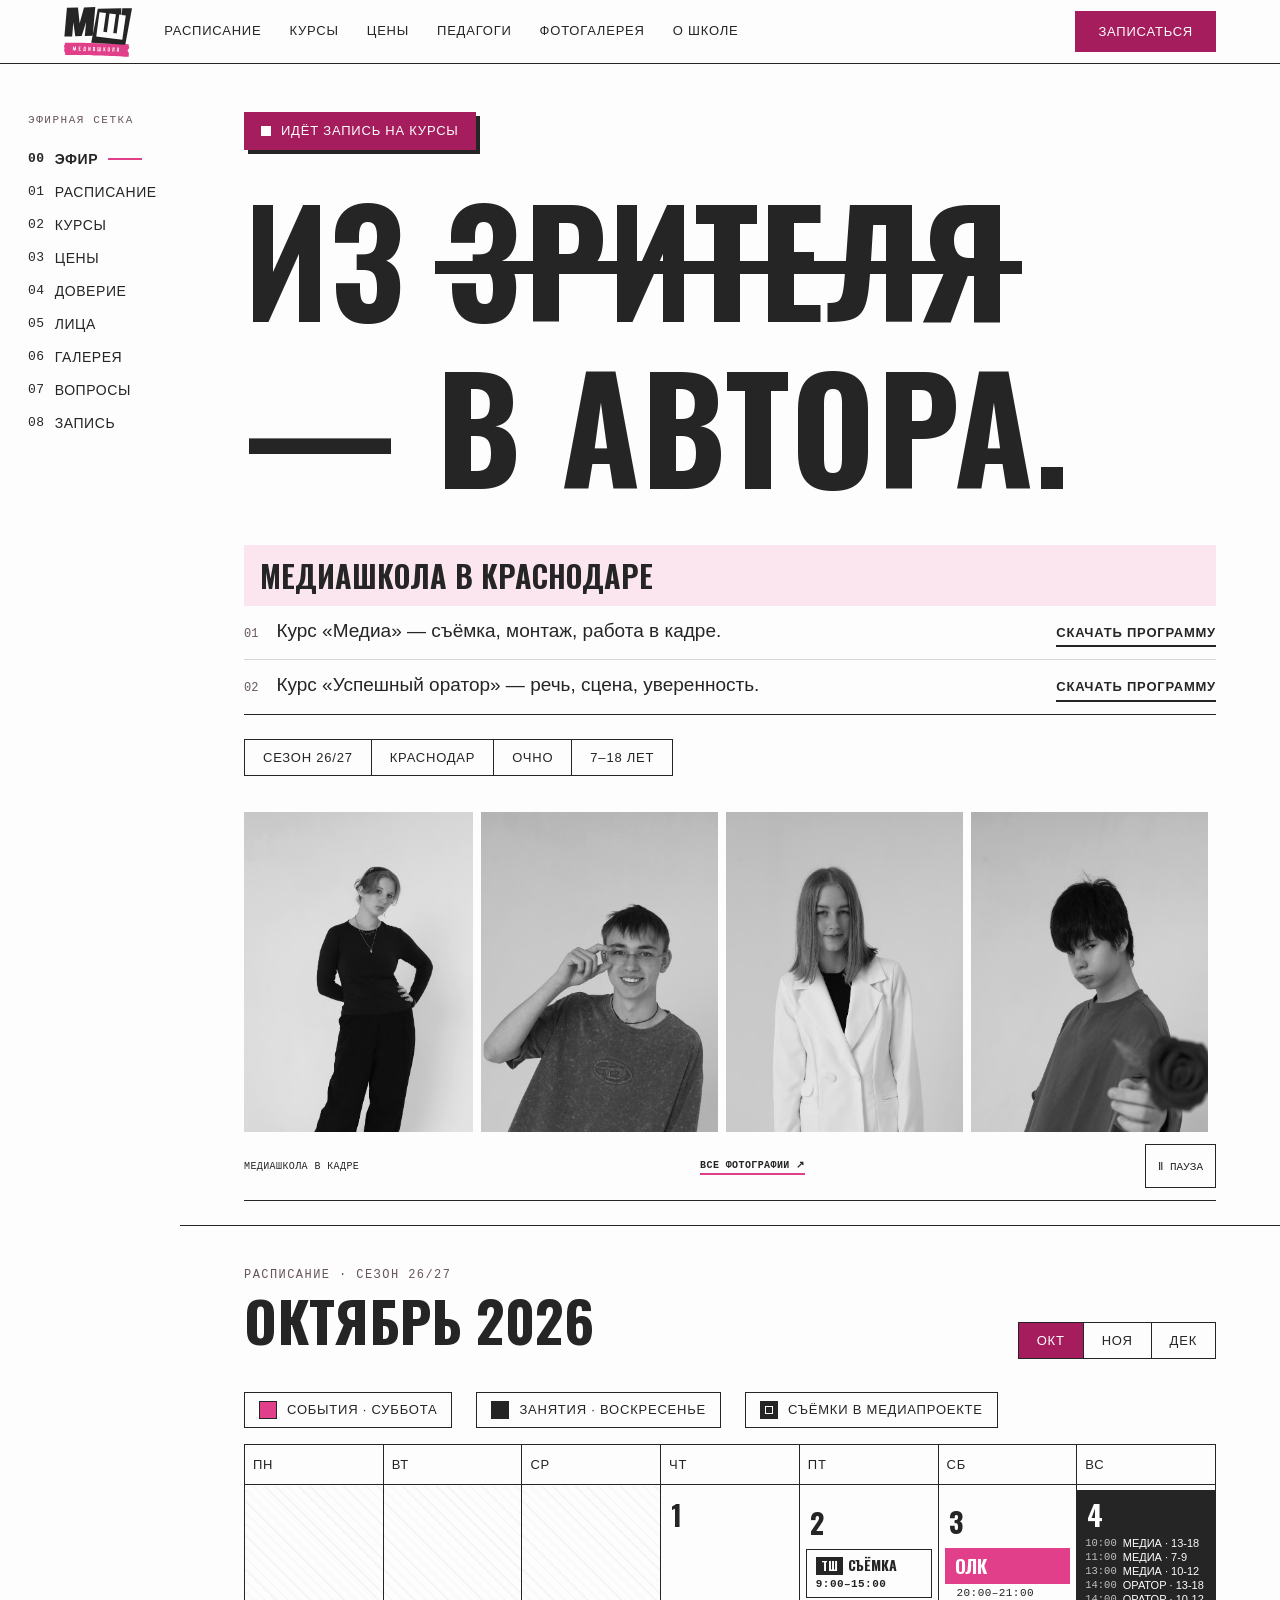
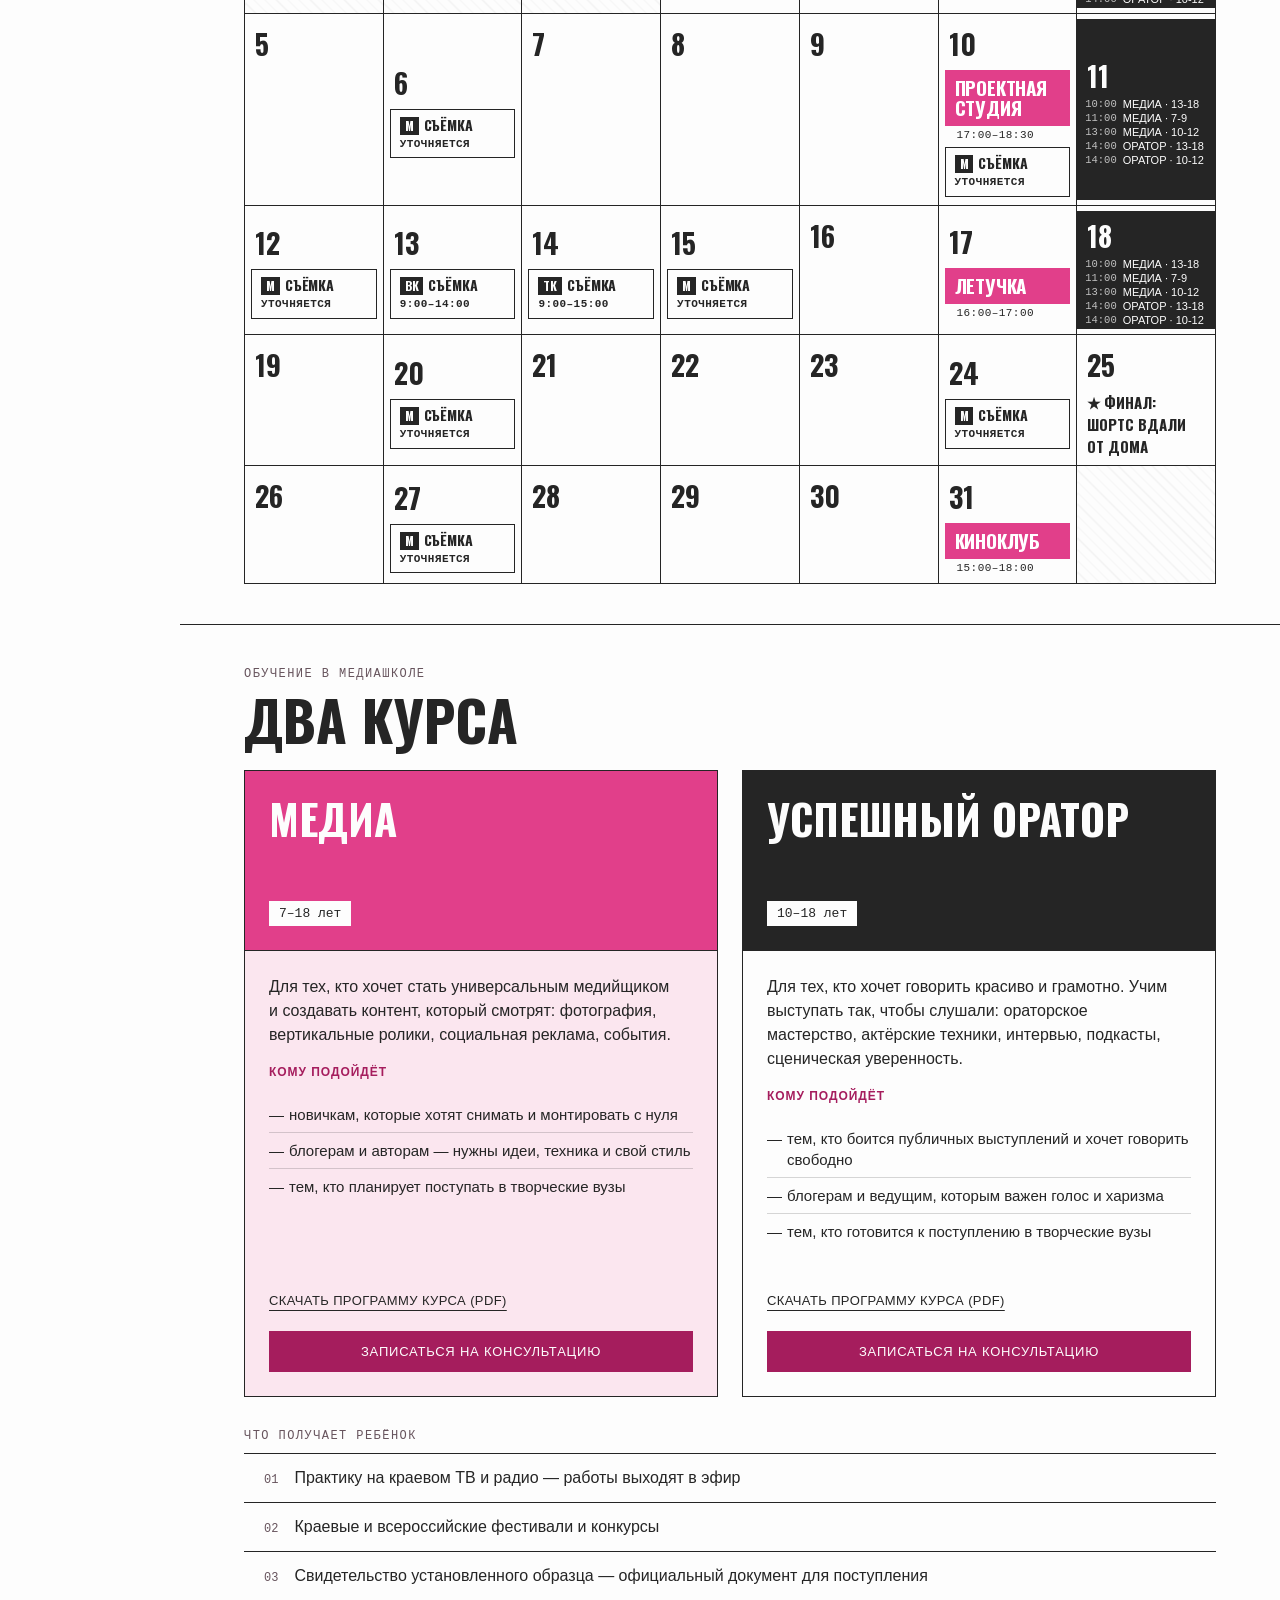
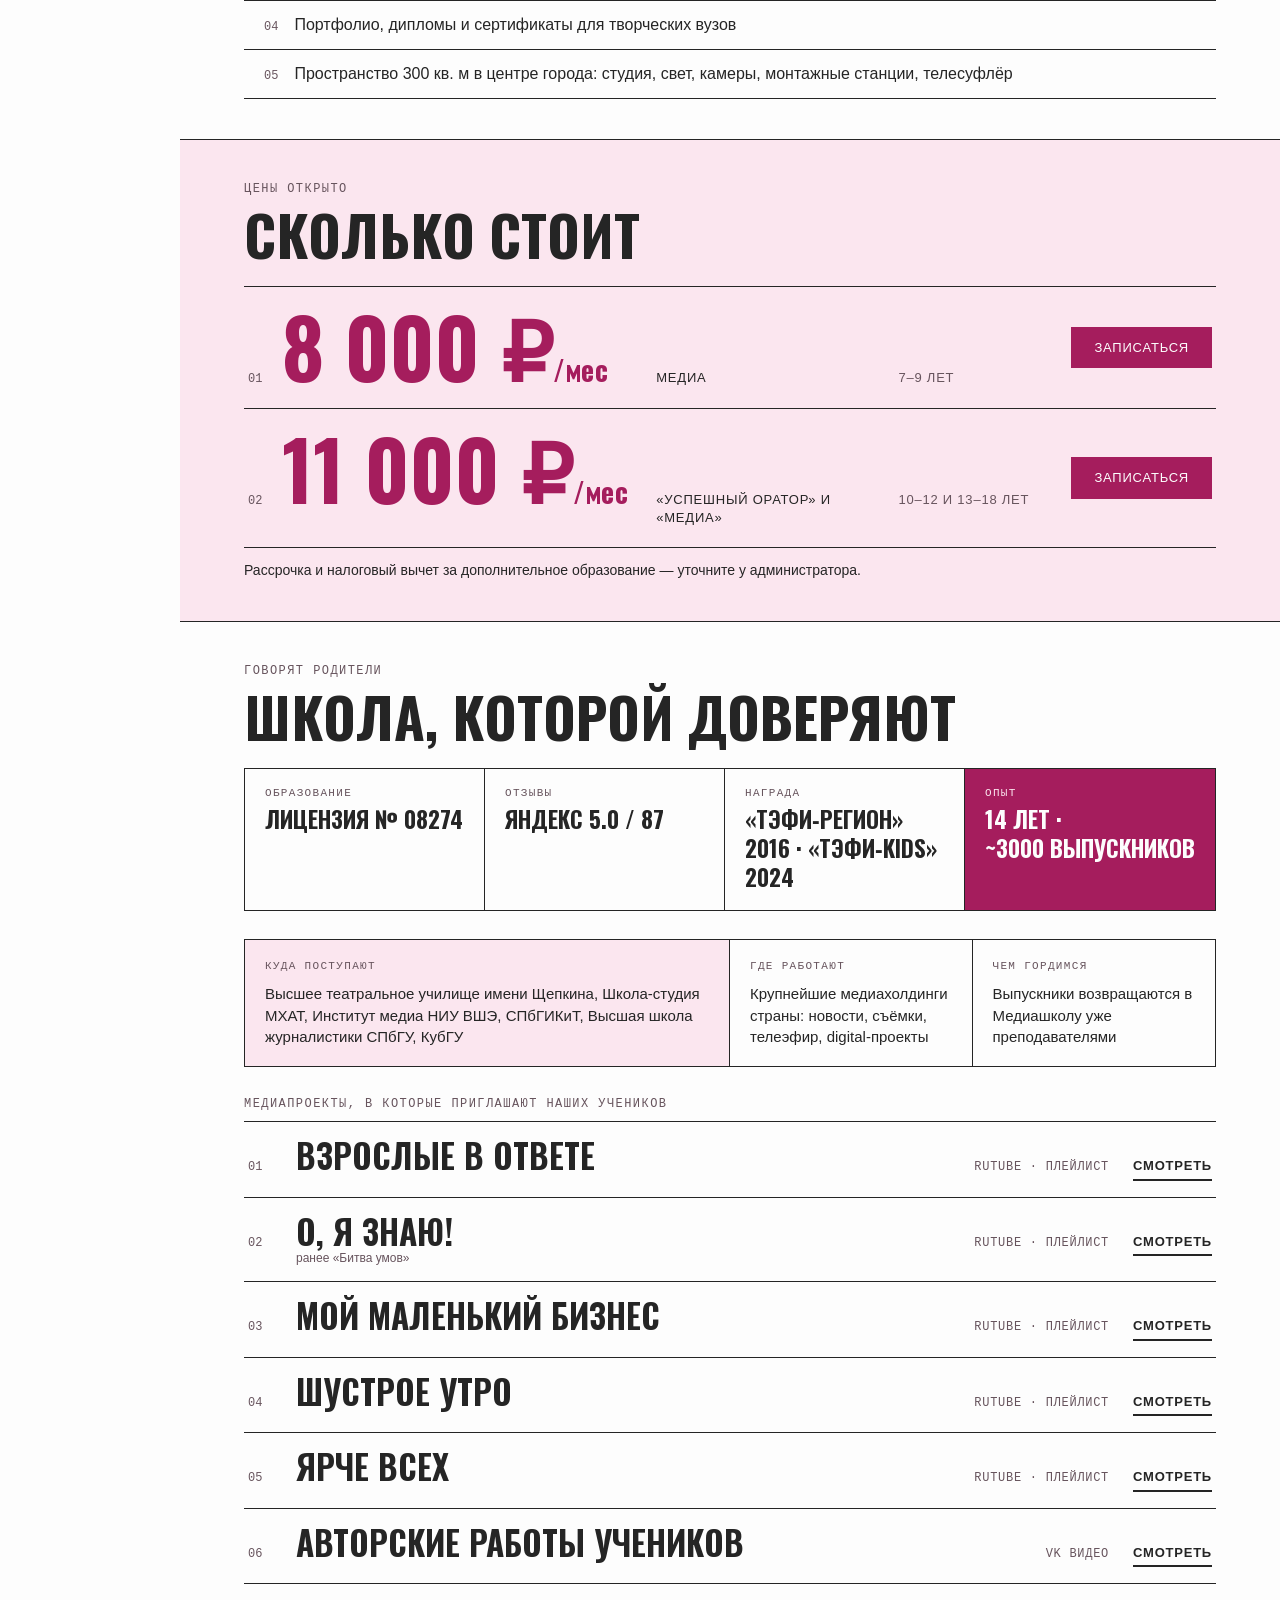
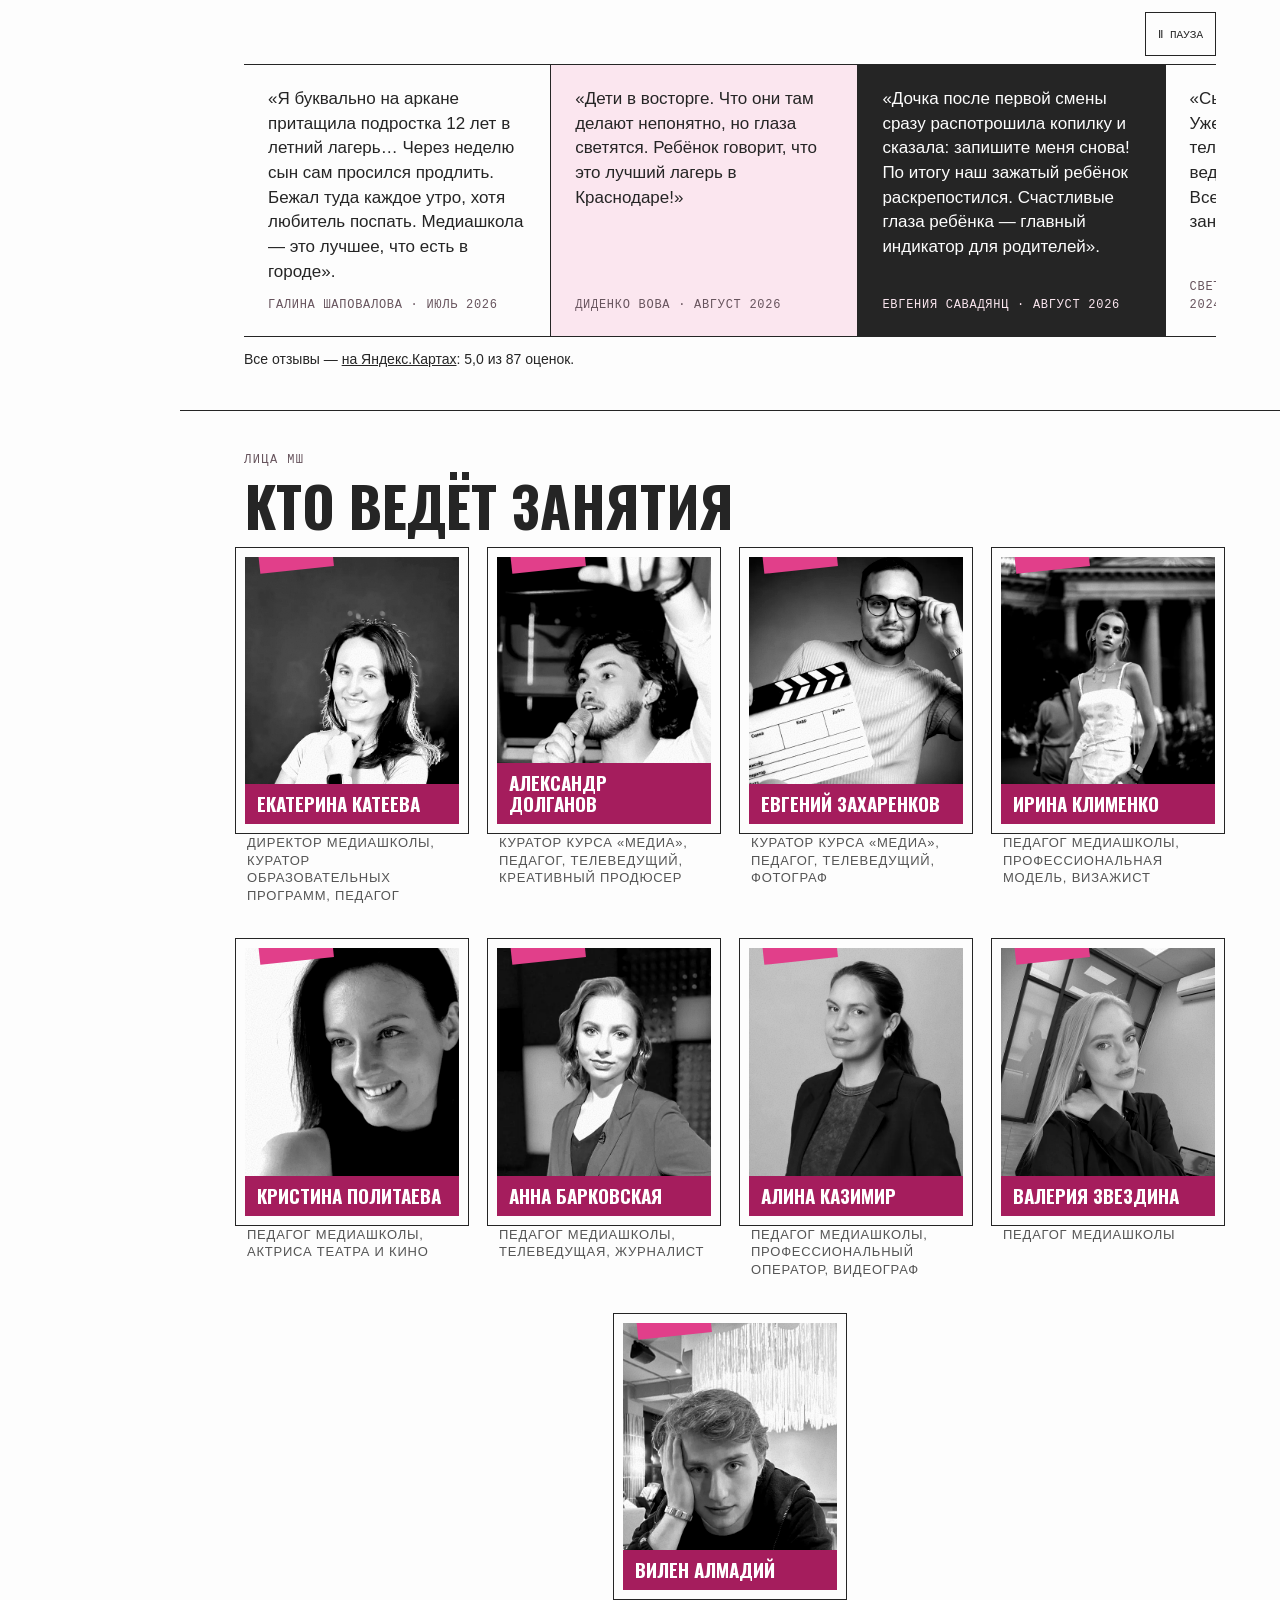
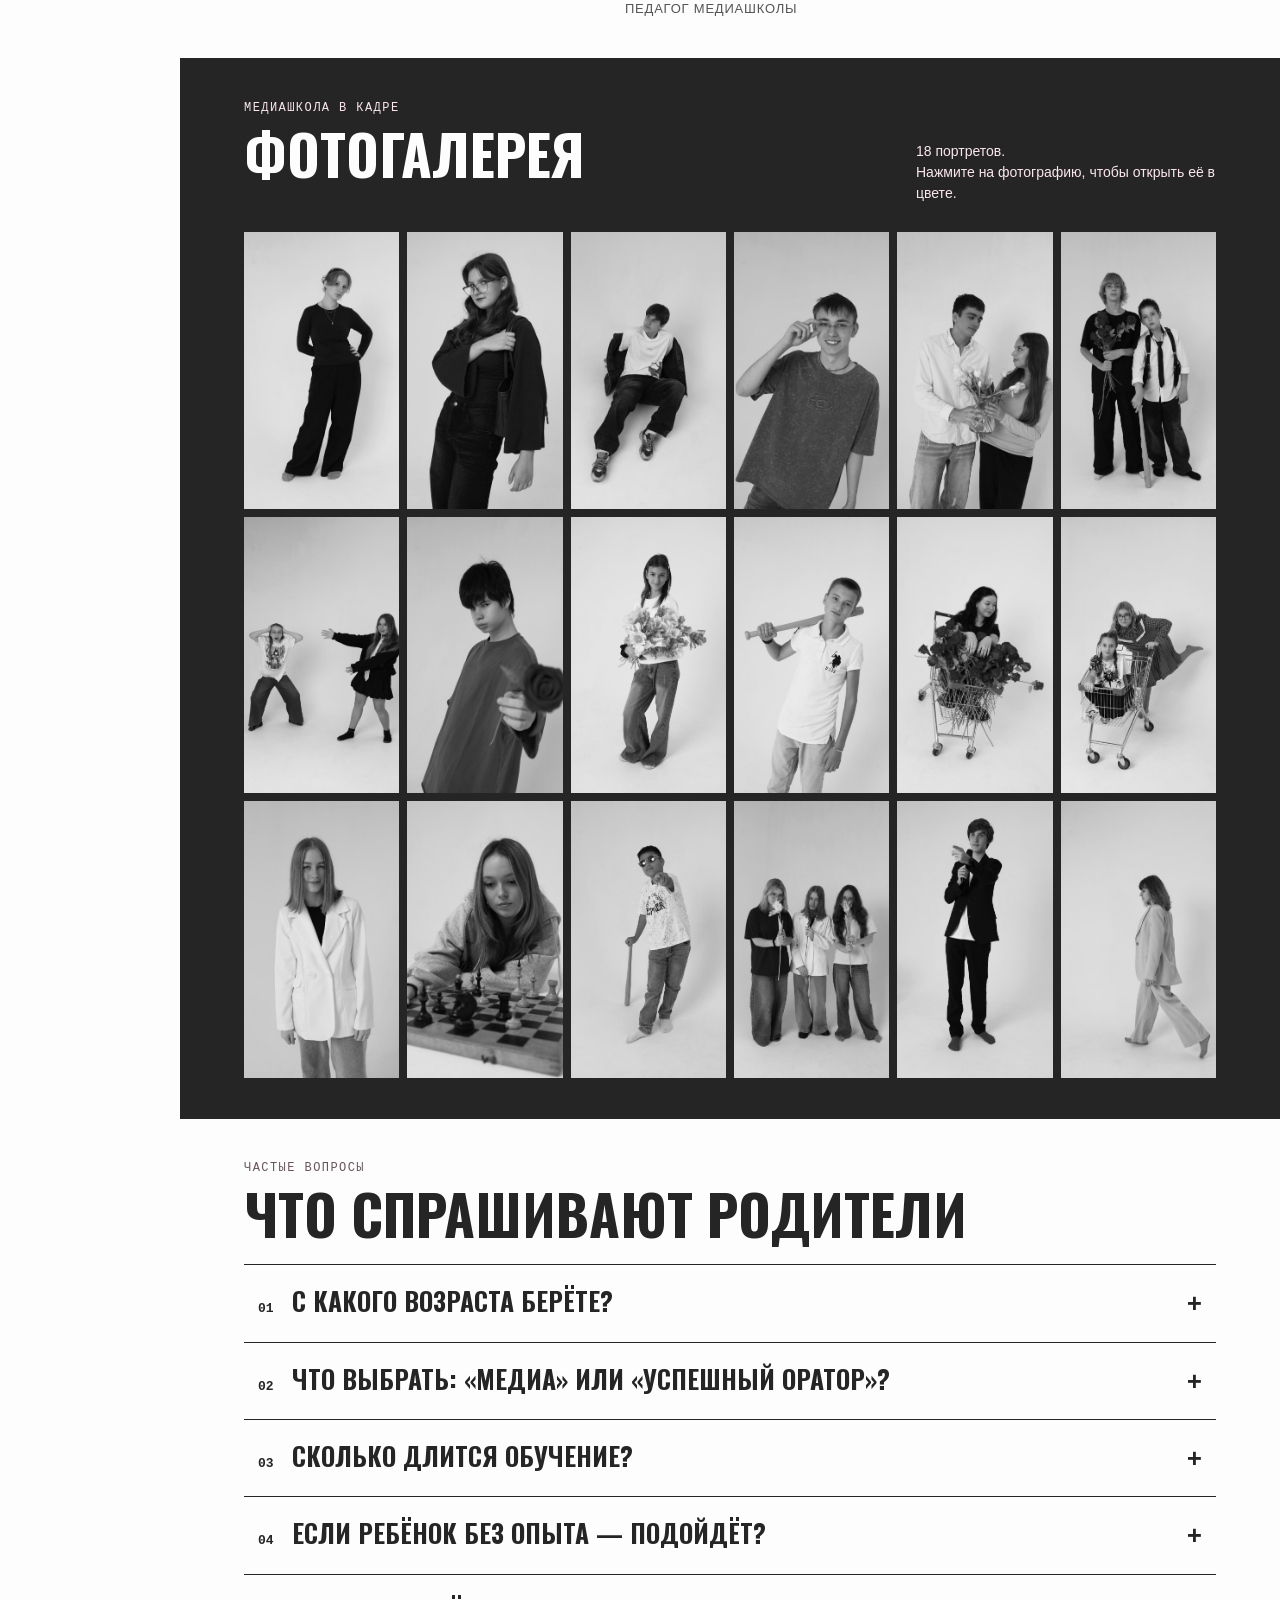
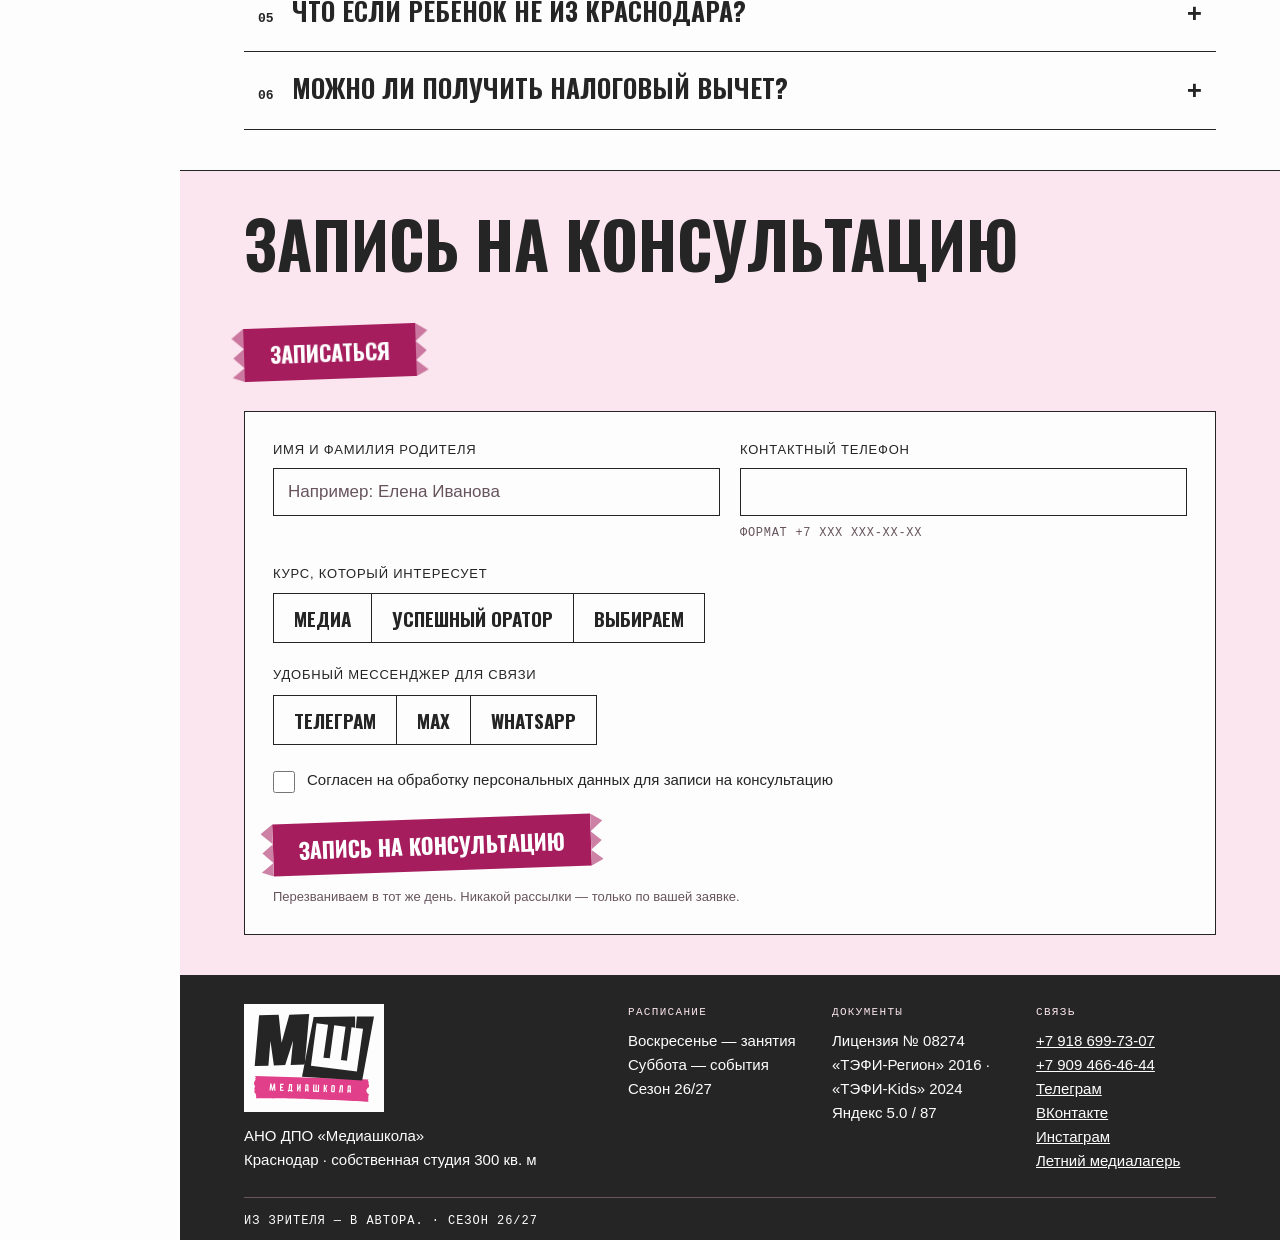
==== commit a204d2e5: "Restore brand color hierarchy across both school pages" ====
--- a/index.html
+++ b/index.html
@@ -21,7 +21,7 @@
 <meta property="og:image:alt" content="Логотип Медиашколы: сезон 26/27">
 <meta name="twitter:card" content="summary_large_image">
 <link rel="icon" href="assets/brand/logo.svg" type="image/svg+xml">
-<link rel="stylesheet" href="assets/site.css?v=20261003-motion1">
+<link rel="stylesheet" href="assets/site.css?v=20261003-color1">
 <link rel="stylesheet" href="assets/gallery-previews.css?v=20261003-motion1">
 </head>
 <body class="gallery-option option-b">
@@ -122,9 +122,11 @@
       <p class="kicker">Обучение в Медиашколе</p>
       <h2>Два курса</h2>
       <div class="courses">
-        <article class="course">
-          <h3>Медиа</h3>
-          <p class="c-age">7–18 лет</p>
+        <article class="course course-media">
+          <header class="course-heading">
+            <h3>Медиа</h3>
+            <p class="c-age">7–18 лет</p>
+          </header>
           <p>Для тех, кто хочет стать универсальным медийщиком и создавать контент, который смотрят: фотография, вертикальные ролики, социальная реклама, события.</p>
           <p class="c-who">Кому подойдёт</p>
           <ul>
@@ -142,9 +144,11 @@
             <a class="btn-outline" href="#lead-form">Записаться на консультацию</a>
           </div>
         </article>
-        <article class="course">
-          <h3>Успешный оратор</h3>
-          <p class="c-age">10–18 лет</p>
+        <article class="course course-orator">
+          <header class="course-heading">
+            <h3>Успешный оратор</h3>
+            <p class="c-age">10–18 лет</p>
+          </header>
           <p>Для тех, кто хочет говорить красиво и грамотно. Учим выступать так, чтобы слушали: ораторское мастерство, актёрские техники, интервью, подкасты, сценическая уверенность.</p>
           <p class="c-who">Кому подойдёт</p>
           <ul>
@@ -288,7 +292,7 @@
     <section class="strip" id="team">
       <p class="kicker">Лица МШ</p>
       <h2>Кто ведёт занятия</h2>
-      <div class="team">
+      <div class="team" tabindex="0" role="region" aria-label="Педагоги">
         <figure class="tm">
           <div class="tm-shot"><img src="assets/team/kateeva.webp" width="560" height="700" loading="lazy" decoding="async" alt=""><span class="tm-name">Екатерина Катеева</span></div>
           <figcaption class="tm-role">Директор Медиашколы, куратор образовательных программ, педагог</figcaption>
--- a/assets/site.css
+++ b/assets/site.css
@@ -1,7 +1,8 @@
 /* ============================================================
    МШ · сезон 26/27 — дизайн-система «Расписание-плакат»
    Канон: data/tokens.json (не менять без команды Альберта)
-   Riso-правило: ч/б слой + один прогон фуксии, фуксия = только интерактив
+   Плакатная палитра: фуксия, чернила и розовая бумага.
+   Крупные цветовые поля задают ритм; тёмная фуксия выделяет действия.
    ============================================================ */
 
 /* Шрифтовой стек = утверждённый мокап Claude Design (решение Альберта 13.08):
@@ -18,6 +19,7 @@
 
 :root{
   --bg:#FDFDFD; --ink:#252525; --accent:#E13F8A;
+  --action:#A51D5D; --paper-pink:#FBE6EF; --muted:#67545D;
   --display:'Oswald', 'Arial Narrow', Arial, sans-serif;
   --text:Arial, 'Helvetica Neue', Helvetica, sans-serif;
   --mono:ui-monospace, 'SF Mono', Menlo, monospace;
@@ -41,7 +43,7 @@
 header.top{position:sticky;top:0;z-index:90;display:flex;align-items:center;gap:32px;padding:0 64px;height:var(--nav-h);border-bottom:var(--rule) solid var(--ink);background:var(--bg)}
 /* Знак — фирменный логотип из граф-пакета школы (SVG, цвета = токены #252525/#E13F8A/#FDFDFD),
    а не набранное «МШ»: Катя 17.08 — «логотип не тот, который нужен, он в граф-пакете».
-   Фуксия на нём законна по нашему же правилу: знак кликабелен (наверх / на главную). */
+   Знак возвращает наверх / на главную. */
 .wordmark{display:inline-flex;align-items:center;text-decoration:none;line-height:0;flex:none}
 .wordmark img{display:block;height:50px;width:auto}
 .wordmark:hover img,.wordmark:focus-visible img{filter:brightness(.85)}
@@ -55,7 +57,6 @@
    подчёркиванием, полосой или заливкой-без-текста, а читает пользователь чернила. */
 nav.anchors a:hover{border-bottom-color:var(--accent)}
 .nav-cta{margin-left:auto;border:var(--rule) solid var(--ink);background:var(--ink);color:#fff;padding:10px 22px;font-size:13px;text-transform:uppercase;letter-spacing:.06em;text-decoration:none}
-.nav-cta:hover{background:var(--bg);color:var(--ink);box-shadow:inset 0 -4px 0 var(--accent)}
 .nav-cta:hover{background:var(--ink);border-color:var(--ink);color:#fff;box-shadow:inset 0 -4px 0 var(--accent)}
 .menu-btn{display:none;margin-left:auto;border:var(--rule) solid var(--ink);padding:8px 14px;font-size:13px;text-transform:uppercase;letter-spacing:.06em}
 
@@ -63,7 +64,7 @@
 .page{display:grid;grid-template-columns:180px 1fr}
 .efir{grid-column:1}
 .efir-inner{position:sticky;top:calc(var(--nav-h) + 24px);padding:24px 0 24px 28px}
-.efir-label{font-family:var(--mono);font-size:11px;letter-spacing:.14em;text-transform:uppercase;color:rgba(37,37,37,.55);margin-bottom:14px}
+.efir-label{font-family:var(--mono);font-size:11px;letter-spacing:.14em;text-transform:uppercase;color:var(--muted);margin-bottom:14px}
 .efir a{display:flex;align-items:center;gap:10px;font-size:14px;font-weight:500;text-transform:uppercase;letter-spacing:.04em;text-decoration:none;padding:6px 0;white-space:nowrap}
 .efir a .n{font-family:var(--mono);font-size:13px}
 .efir a .lbl-t{display:none}
@@ -72,8 +73,7 @@
 .efir a.active::after{width:34px}
 .efir a:hover::after{width:18px}
 main.content{grid-column:2;min-width:0}
-/* мобильный прогресс-бар. Фуксия здесь легальна по riso-правилу: полоса — не декор,
-   а живая обратная связь на действие пользователя (его скролл, показанный цветом). */
+/* Мобильная полоса показывает продвижение по странице. */
 .scroll-progress{display:none;position:fixed;top:0;left:0;height:2px;background:var(--accent);z-index:120;width:0}
 
 /* ===== HERO ===== */
@@ -112,7 +112,7 @@
 .hs-rows{border-bottom:var(--rule) solid var(--ink)}
 .hs-row{display:flex;align-items:baseline;gap:18px;padding:12px 0;border-bottom:1px solid rgba(37,37,37,.18)}
 .hs-row:last-child{border-bottom:none}
-.hs-row .n{font-family:var(--mono);font-size:12px;color:rgba(37,37,37,.55);flex:none}
+.hs-row .n{font-family:var(--mono);font-size:12px;color:var(--muted);flex:none}
 .hs-txt{font-size:19px;line-height:1.35;flex:1}
 .hs-act{font-size:13px;font-weight:700;letter-spacing:.06em;text-transform:uppercase;text-decoration:none;white-space:nowrap;flex:none;border-bottom:2px solid var(--ink);padding-bottom:3px}
 .hs-act:hover{border-bottom-color:var(--accent)}
@@ -130,12 +130,12 @@
 .tvlist li{border-bottom:var(--rule) solid var(--ink)}
 .tvlist a{display:flex;align-items:baseline;gap:24px;padding:16px 4px;text-decoration:none}
 .tvlist a:hover{background:rgba(37,37,37,.05)}
-.tvlist .n{font-family:var(--mono);font-size:12px;color:rgba(37,37,37,.55);flex:none;width:24px}
+.tvlist .n{font-family:var(--mono);font-size:12px;color:var(--muted);flex:none;width:24px}
 .tv-name{font-family:var(--display);font-weight:700;font-size:clamp(20px,2.6vw,40px);text-transform:uppercase;line-height:1.05;flex:1}
-.tv-src{font-family:var(--mono);font-size:12px;letter-spacing:.06em;text-transform:uppercase;color:rgba(37,37,37,.6);flex:none}
+.tv-src{font-family:var(--mono);font-size:12px;letter-spacing:.06em;text-transform:uppercase;color:var(--muted);flex:none}
 .tv-go{font-size:13px;font-weight:700;letter-spacing:.06em;text-transform:uppercase;flex:none;border-bottom:2px solid var(--ink);padding-bottom:3px}
 .tvlist a:hover .tv-go{border-bottom-color:var(--accent)}
-.tv-old{display:block;font-family:var(--text);font-weight:400;font-size:12px;text-transform:none;letter-spacing:0;color:rgba(37,37,37,.6);margin-top:4px}
+.tv-old{display:block;font-family:var(--text);font-weight:400;font-size:12px;text-transform:none;letter-spacing:0;color:var(--muted);margin-top:4px}
 .badges{display:flex;flex-wrap:wrap;gap:0;border:var(--rule) solid var(--ink);width:max-content;max-width:100%}
 .badges span{padding:8px 18px;font-size:13px;text-transform:uppercase;letter-spacing:.06em;border-right:var(--rule) solid var(--ink)}
 .badges span:last-child{border-right:none}
@@ -144,7 +144,7 @@
 section.strip{padding:40px 64px;border-top:var(--rule) solid var(--ink)}
 /* якорный переход не должен прятать шапку секции под липкий навбар */
 section[id],.hero[id]{scroll-margin-top:calc(var(--nav-h) + 12px)}
-.kicker{font-family:var(--mono);font-size:12px;letter-spacing:.12em;text-transform:uppercase;color:rgba(37,37,37,.55);margin-bottom:8px}
+.kicker{font-family:var(--mono);font-size:12px;letter-spacing:.12em;text-transform:uppercase;color:var(--muted);margin-bottom:8px}
 .strip h2{font-size:clamp(28px,4.6vw,56px)}
 
 /* ===== CALENDAR ===== */
@@ -172,7 +172,7 @@
 .daynum{font-weight:700;font-family:var(--display);font-size:clamp(20px,2.2vw,34px);padding:8px 10px 0;display:block}
 .cellbtn{display:block;width:100%;height:100%;text-align:left;padding:0 0 8px}
 .cellbtn:hover .daynum,.cellbtn:focus-visible .daynum{color:var(--accent)}
-.start-tag{position:absolute;top:10px;right:10px;font-family:var(--mono);font-size:10px;letter-spacing:.1em;border:1px solid rgba(37,37,37,.4);color:rgba(37,37,37,.6);padding:2px 6px}
+.start-tag{position:absolute;top:10px;right:10px;font-family:var(--mono);font-size:10px;letter-spacing:.1em;border:1px solid rgba(37,37,37,.4);color:var(--muted);padding:2px 6px}
 /* кегль плашки события — clamp: «СКЛЕЙКА.СВОП» в декабре не помещался в ячейку
    и не читался (правка Кати 14.08); длинное имя теперь переносится, а не режется */
 .ev-tile{background:var(--accent);color:#fff;font-family:var(--display);font-weight:700;font-size:clamp(19px,1.4vw,20px);line-height:1.05;text-transform:uppercase;padding:8px 10px;margin:6px 6px 0;display:block;letter-spacing:-.01em}
@@ -325,7 +325,7 @@
 .course{padding:24px;border-right:var(--rule) solid var(--ink);display:flex;flex-direction:column}
 .course:last-child{border-right:none}
 .course h3{font-size:clamp(26px,3.2vw,44px);margin-bottom:2px}
-.c-age{font-family:var(--mono);font-size:13px;color:rgba(37,37,37,.62);margin-bottom:14px}
+.c-age{font-family:var(--mono);font-size:13px;color:var(--muted);margin-bottom:14px}
 .course > p{font-size:16px;margin-bottom:16px;max-width:46ch}
 .c-who{font-size:13px;text-transform:uppercase;letter-spacing:.06em;margin-bottom:6px}
 .course ul{list-style:none;margin-bottom:18px}
@@ -340,13 +340,13 @@
 .gives{list-style:none;border:var(--rule) solid var(--ink);max-width:1100px;counter-reset:g}
 .gives li{font-size:16px;padding:12px 20px;border-bottom:var(--rule) solid var(--ink);display:flex;gap:16px;align-items:baseline}
 .gives li:last-child{border-bottom:none}
-.gives li::before{counter-increment:g;content:counter(g,decimal-leading-zero);font-family:var(--mono);font-size:12px;color:rgba(37,37,37,.55);flex:none}
+.gives li::before{counter-increment:g;content:counter(g,decimal-leading-zero);font-family:var(--mono);font-size:12px;color:var(--muted);flex:none}
 
 /* выпускники — под блоком доверия */
 .alumni{display:grid;grid-template-columns:2fr 1fr 1fr;border:var(--rule) solid var(--ink);max-width:1200px;margin-top:28px}
 .al{padding:18px 20px;border-right:var(--rule) solid var(--ink)}
 .al:last-child{border-right:none}
-.al .lbl{font-family:var(--mono);font-size:11px;letter-spacing:.12em;text-transform:uppercase;color:rgba(37,37,37,.55);display:block}
+.al .lbl{font-family:var(--mono);font-size:11px;letter-spacing:.12em;text-transform:uppercase;color:var(--muted);display:block}
 .al p{font-size:15px;line-height:1.45;margin-top:8px}
 
 /* ===== ЦЕНЫ ===== */
@@ -376,7 +376,7 @@
   .price .who,.price .age{flex:0 1 auto}
   .price .btn-outline{margin-left:auto}
 }
-.price .n{font-family:var(--mono);font-size:12px;color:rgba(37,37,37,.55);flex:none;width:24px}
+.price .n{font-family:var(--mono);font-size:12px;color:var(--muted);flex:none;width:24px}
 .price .num{font-weight:700;font-family:var(--display);font-size:clamp(40px,6.4vw,104px);line-height:.95;flex:none}
 .price .num .per{font-size:.34em;letter-spacing:.02em}
 .price .who{font-size:13px;text-transform:uppercase;letter-spacing:.06em;flex:1;line-height:1.4}
@@ -398,10 +398,10 @@
 .trust{display:grid;grid-template-columns:repeat(4,1fr);border:var(--rule) solid var(--ink);max-width:1200px}
 .trust .cell{padding:16px 20px;border-right:var(--rule) solid var(--ink)}
 .trust .cell:last-child{border-right:none}
-.trust .lbl{font-family:var(--mono);font-size:11px;letter-spacing:.12em;text-transform:uppercase;color:rgba(37,37,37,.55);display:block;margin-bottom:6px}
+.trust .lbl{font-family:var(--mono);font-size:11px;letter-spacing:.12em;text-transform:uppercase;color:var(--muted);display:block;margin-bottom:6px}
 .trust .val{font-weight:700;font-family:var(--display);font-size:clamp(18px,1.8vw,26px);text-transform:uppercase;line-height:1.05}
 .trust a.val{text-decoration:none}
-.trust a.val:hover{color:var(--accent)}
+.trust a.val:hover{color:var(--action)}
 .nowrap{white-space:nowrap}
 /* ===== ЛЕНТА ОТЗЫВОВ — бесконечная плёнка =====
    Дорожка содержит два одинаковых набора карточек и едет ровно на половину своей
@@ -419,11 +419,11 @@
 .review{padding:22px 24px;border-right:var(--rule) solid var(--ink)}
 .review:last-child{border-right:none}
 .review blockquote{font-size:17px;line-height:1.45;margin-bottom:12px}
-.review .who{font-family:var(--mono);font-size:12px;letter-spacing:.06em;text-transform:uppercase;color:rgba(37,37,37,.6)}
+.review .who{font-family:var(--mono);font-size:12px;letter-spacing:.06em;text-transform:uppercase;color:var(--muted)}
 
 /* ===== ЛИЦА МШ (команда) =====
    Плёночный кадр: ч/б фото + ксерокс-зерно, чернильный скотч держит кадр.
-   Карточка не кликабельна → фуксии здесь нет. */
+   Цвет подписей и скотча задан общими цветовыми ролями ниже. */
 /* Ответ Кате 16.08 на «это будут пустые квадратики?»: нет. Сетка перестала быть жёсткой
    решёткой — неполный последний ряд ЦЕНТРИРУЕТСЯ, а не висит слева. При девяти педагогах
    было 4+4+1 с сиротой у левого края; стало 4+4+1 по центру. Работает на любом числе
@@ -462,7 +462,7 @@
 .field input{width:100%;font-family:var(--text);font-size:17px;padding:12px 14px;min-height:48px;background:var(--bg);color:var(--ink);border:var(--rule) solid var(--ink)}
 /* телефон моноширинным — язык таймкодов школы + меньше ошибок ввода (GRAFT из мокапа) */
 .field input[type=tel]{font-family:var(--mono);font-size:17px}
-.hint{font-family:var(--mono);font-size:12px;letter-spacing:.06em;color:rgba(37,37,37,.6);margin-top:8px}
+.hint{font-family:var(--mono);font-size:12px;letter-spacing:.06em;color:var(--muted);margin-top:8px}
 .field input::placeholder{color:rgba(37,37,37,.38)}
 .field input:focus{outline:none;border-color:var(--accent);box-shadow:0 0 0 1.5px var(--accent)}
 .field input[aria-invalid="true"]{border-style:dashed}
@@ -476,13 +476,13 @@
 .chip input{position:absolute;opacity:0;width:100%;height:100%;left:0;top:0;margin:0;cursor:pointer}
 .chip span{display:block;font-family:var(--display);font-weight:700;font-size:19px;text-transform:uppercase;padding:11px 20px;min-height:48px;line-height:26px}
 .chip:hover span{color:var(--accent)}
-/* выбранная плашка кликабельна и активна → фуксия законна */
+/* Выбранный курс отмечен заливкой и состоянием input:checked. */
 .chip input:checked + span{background:var(--accent);color:#fff}
 .chip input:focus-visible + span{outline:3px solid var(--accent);outline-offset:2px}
 .consent{display:flex;gap:12px;align-items:flex-start;margin-top:24px;max-width:640px;font-size:15px;cursor:pointer}
 .consent input{width:22px;height:22px;margin-top:2px;flex:none;accent-color:var(--accent)}
 .lead button[type=submit]{margin-top:26px;border:none;font-family:var(--display)}
-.lead-note{font-size:13px;color:rgba(37,37,37,.62);margin-top:16px;max-width:640px}
+.lead-note{font-size:13px;color:var(--muted);margin-top:16px;max-width:640px}
 .lead-done{border:var(--rule) solid var(--ink);box-shadow:8px 8px 0 0 var(--ink);padding:28px;max-width:980px}
 /* фокус переводим программно для скринридера, но кольцо не рисуем: пользователь
    сюда не переходил табом, а 3px фуксии вокруг всей панели читались как ошибка */
@@ -495,7 +495,7 @@
 
 /* ===== FOOTER ===== */
 footer{padding:28px 64px;border-top:var(--rule) solid var(--ink);display:grid;grid-template-columns:2fr 1fr 1fr 1fr;gap:24px}
-footer .lbl{font-family:var(--mono);font-size:11px;letter-spacing:.12em;text-transform:uppercase;color:rgba(37,37,37,.55);display:block;margin-bottom:8px}
+footer .lbl{font-family:var(--mono);font-size:11px;letter-spacing:.12em;text-transform:uppercase;color:var(--muted);display:block;margin-bottom:8px}
 footer p,footer li{font-size:15px;line-height:1.6}
 footer ul{list-style:none}
 .foot-line{grid-column:1 / -1;border-top:1px solid rgba(37,37,37,.25);padding-top:14px;font-family:var(--mono);font-size:12px;letter-spacing:.08em;text-transform:uppercase}
@@ -511,7 +511,7 @@
 .faq summary .n{font-family:var(--mono);font-size:13px}
 .faq summary::after{content:'+';margin-left:auto;font-family:var(--mono)}
 .faq details[open] summary::after{content:'–'}
-.faq summary:hover{color:var(--accent)}
+.faq summary:hover{color:var(--action)}
 .faq .a{padding:0 4px 18px;max-width:760px;font-size:16px}
 
 /* ===== КУРС: группы/модули ===== */
@@ -665,8 +665,8 @@
   /* лента лиц: 1.5 карточки в кадре — видно, что она листается */
   /* поля ленты — маржинами крайних карточек: padding скроллера съедается снап-скроллом,
      а рамке кадра (outline-offset) нужен воздух, иначе её срезает */
-  .team{display:flex;gap:26px;overflow-x:auto;scroll-snap-type:x mandatory;margin:0 -20px;padding:12px 0 16px;scroll-padding-left:20px;-webkit-overflow-scrolling:touch}
-  .tm{flex:0 0 62%;scroll-snap-align:start}
+  .team{display:flex;flex-wrap:nowrap;justify-content:flex-start;gap:26px;overflow-x:auto;scroll-snap-type:x mandatory;margin:0 -20px;padding:12px 0 16px;scroll-padding-left:20px;-webkit-overflow-scrolling:touch}
+  .team > .tm{flex:0 0 62%;scroll-snap-align:start}
   .tm:first-child{margin-left:20px}
   .tm:last-child{margin-right:20px}
   .tm-name{font-size:17px;padding:8px 10px}
@@ -698,3 +698,87 @@
   .rev-marquee{overflow-x:auto}
   .rev-track{animation:none}
 }
+
+/* ===== ЦВЕТОВОЙ РИТМ ПЛАКАТА =====
+   Цветовые поля разделяют темы; насыщенная тёмная фуксия — действие.
+   Светлая бумага и контрастный текст оставляют длинные блоки читаемыми. */
+::selection{background:var(--action);color:var(--bg)}
+:focus-visible{outline-color:var(--action)}
+.field input{caret-color:var(--action)}
+.nav-cta,.live-pill{background:var(--action);color:var(--bg);border-color:var(--action)}
+.live-pill .dot{background:var(--bg)}
+.hs-lead{background:var(--paper-pink);padding:14px 16px;border-bottom:0}
+.months button[aria-pressed="true"]{background:var(--action);color:var(--bg)}
+
+/* Два самостоятельных плаката курса, затем общий спокойный список результатов. */
+.courses{border:0;gap:24px;align-items:stretch}
+.course,.course:last-child{border:var(--rule) solid var(--ink);padding:24px}
+.course-media{background:var(--paper-pink)}
+.course-heading{margin:-24px -24px 24px;padding:24px;min-height:180px;display:flex;flex-direction:column;justify-content:space-between;gap:20px;background:var(--accent);color:var(--bg);border-bottom:var(--rule) solid var(--ink)}
+.course-orator .course-heading{background:var(--ink)}
+.course h3{font-size:clamp(32px,3.3vw,48px);line-height:1.12}
+.course-heading .c-age{align-self:flex-start;margin:0;padding:5px 10px;font:13px var(--mono);background:var(--bg);color:var(--ink)}
+.course .c-who{font-size:12px;font-weight:700;letter-spacing:.08em;color:var(--action)}
+.c-actions .btn-outline[href="#lead-form"],.price .btn-outline{background:var(--action);color:var(--bg);border-color:var(--action)}
+.c-actions .btn-outline[download]{border:0;padding:10px 0;text-align:left;text-decoration:underline;text-underline-offset:5px;letter-spacing:.03em}
+.c-actions .btn-outline[download]:hover{background:transparent;color:var(--action);box-shadow:none}
+.c-actions .btn-outline[href="#lead-form"]:hover,.price .btn-outline:hover{background:var(--ink);border-color:var(--ink);box-shadow:none}
+.gives{border-left:0;border-right:0}
+
+/* Цена — отдельная розовая полоса; доказательства и цитаты меняют масштаб краски. */
+#prices,#price{background:var(--paper-pink)}
+.price .num{color:var(--action)}
+.price .age,.price .n{color:var(--muted)}
+.trust .cell:last-child{background:var(--action);color:var(--bg)}
+.trust .cell:last-child .lbl{color:var(--paper-pink)}
+.al:first-child{background:var(--paper-pink)}
+.rev-track .review{background:var(--bg)}
+.rev-track .review:nth-child(3n+2){background:var(--paper-pink)}
+.rev-track .review:nth-child(3n){background:var(--ink);color:var(--bg)}
+.review .who{color:var(--muted)}
+.rev-track .review:nth-child(3n) .who{color:var(--paper-pink)}
+
+/* Цвет подписей связывает живые лица с брендом, без изменения самих фотографий. */
+.tm-name{background:var(--action)}
+.tm-shot::before{background:var(--accent)}
+#gallery{background:var(--ink);color:var(--bg)}
+#gallery .kicker,#gallery .gallery-heading>p{color:var(--paper-pink)}
+#gallery .portrait:focus-visible{outline-color:var(--bg)}
+.faq details[open]{background:var(--paper-pink)}
+.faq details[open] summary{color:var(--action)}
+.faq summary,.faq .a{padding-left:14px;padding-right:14px}
+
+/* Финальная запись заметна как цель страницы; поля остаются на белой бумаге. */
+#lead-form{background:var(--paper-pink)}
+.lead,.lead-done{background:var(--bg)}
+.tape-cta{background:var(--action)}
+.kicker,.c-age,.hint,.lead-note{color:var(--muted)}
+.field input::placeholder{color:var(--muted)}
+.field input:focus{border-color:var(--action);box-shadow:0 0 0 1.5px var(--action)}
+
+/* Подробная страница курса продолжает тот же плакатный язык. */
+#kurs{background:var(--action);color:var(--bg);padding-bottom:40px}
+#kurs .live-pill{background:var(--bg);color:var(--ink);border-color:var(--ink)}
+#kurs .live-pill .dot{background:var(--action)}
+#kurs .live-pill:hover{background:var(--paper-pink)}
+#kurs .live-pill:focus-visible{outline-color:var(--bg)}
+/* На странице курса три поля цены: собственная сетка без пустых колонок главной. */
+#price .prices{display:block}
+#price .price{display:grid;grid-template-columns:minmax(0,1fr) auto;gap:10px 28px;align-items:center}
+#price .price .num{grid-column:1;grid-row:1}
+#price .price .who{grid-column:1;grid-row:2;max-width:40ch}
+#price .price .tape-cta{grid-column:2;grid-row:1 / span 2;justify-self:start;margin:0 12px;white-space:nowrap}
+@media(min-width:768px){.team.team-2>.tm{flex-basis:calc((100% - 38px)/2 - .5px)}}
+@media(max-width:767px){
+  #price .price{display:grid;grid-template-columns:minmax(0,1fr);gap:10px}
+  #price .price .tape-cta{grid-column:1;grid-row:3;margin-top:8px}
+}
+#result{background:var(--paper-pink)}
+#result .rows{background:var(--bg)}
+.row .t{color:var(--action)}
+footer{background:var(--ink);color:var(--bg)}
+footer .wordmark{background:var(--bg);padding:10px;justify-self:start}
+footer .lbl{color:var(--paper-pink)}
+footer .foot-line{border-top-color:var(--muted)}
+footer a:focus-visible{outline-color:var(--bg)}
+@media(max-width:900px){.courses{gap:20px}.course-heading{min-height:150px}}
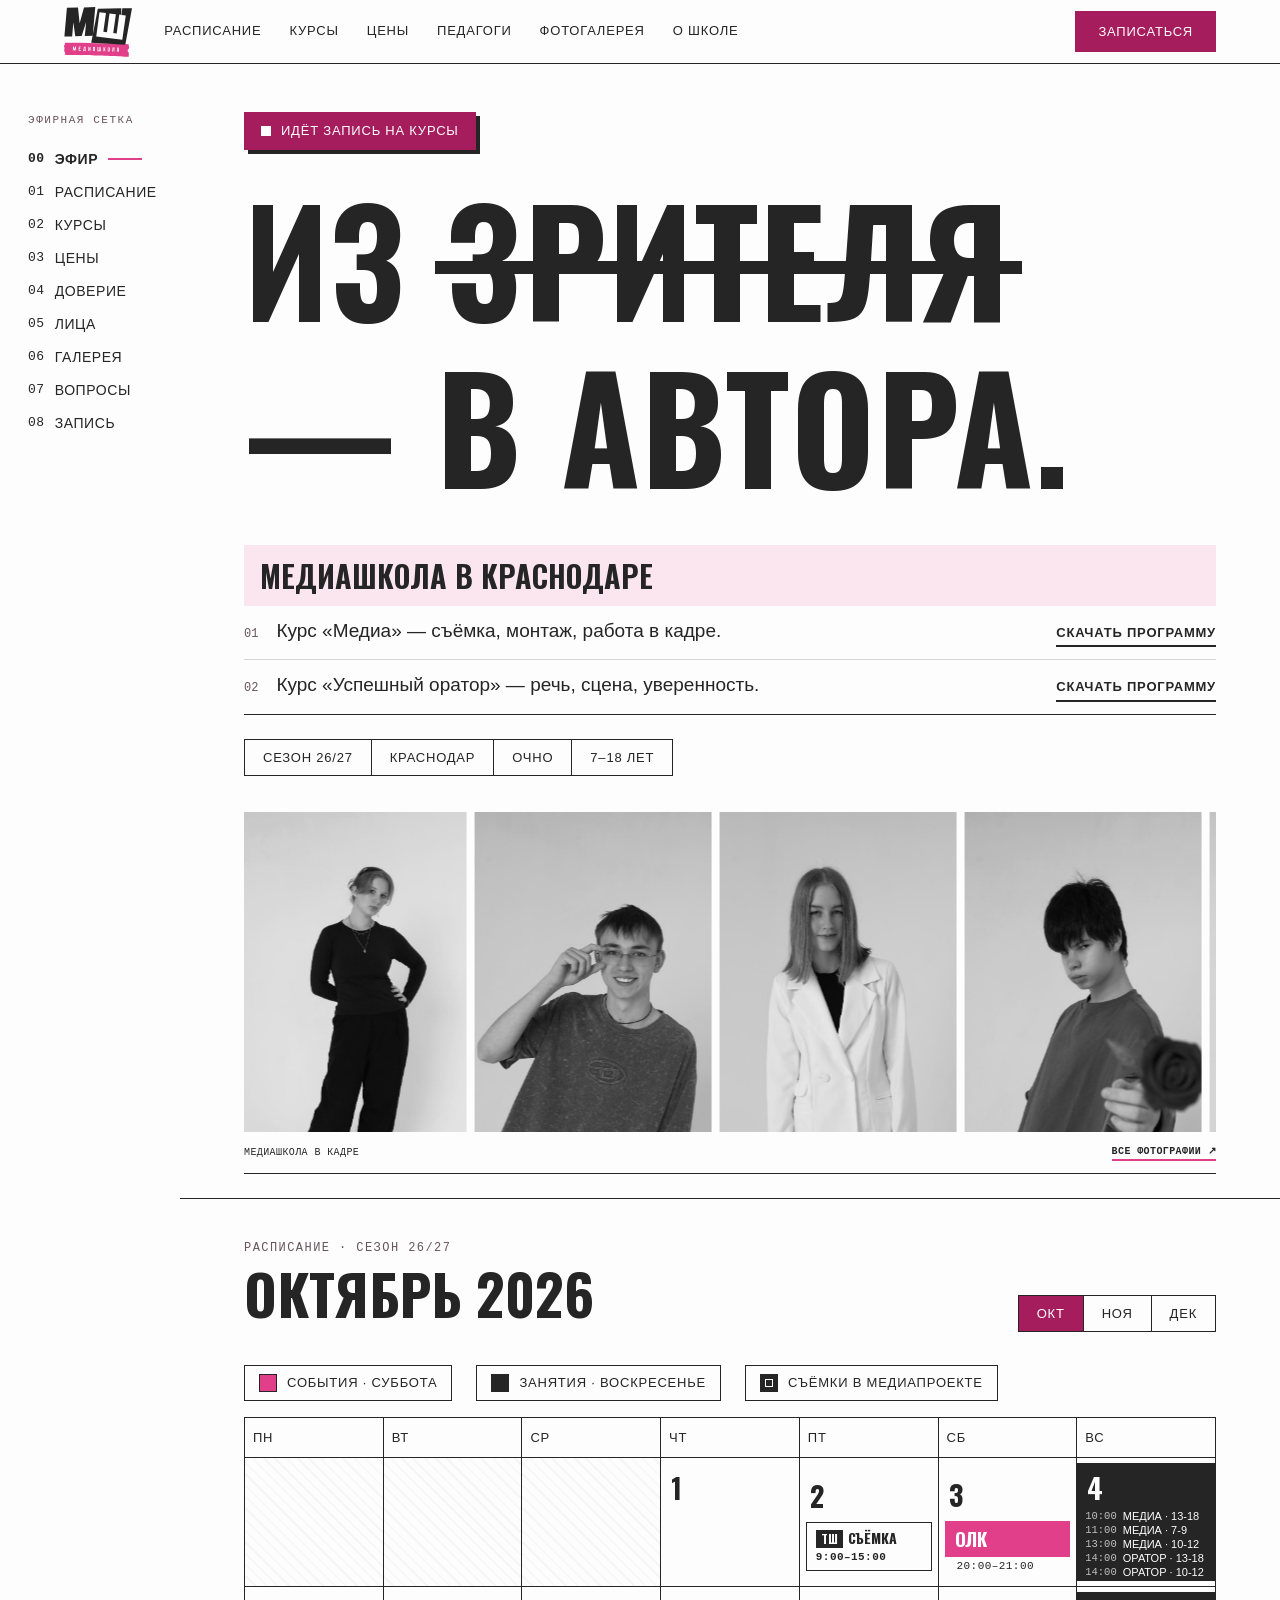
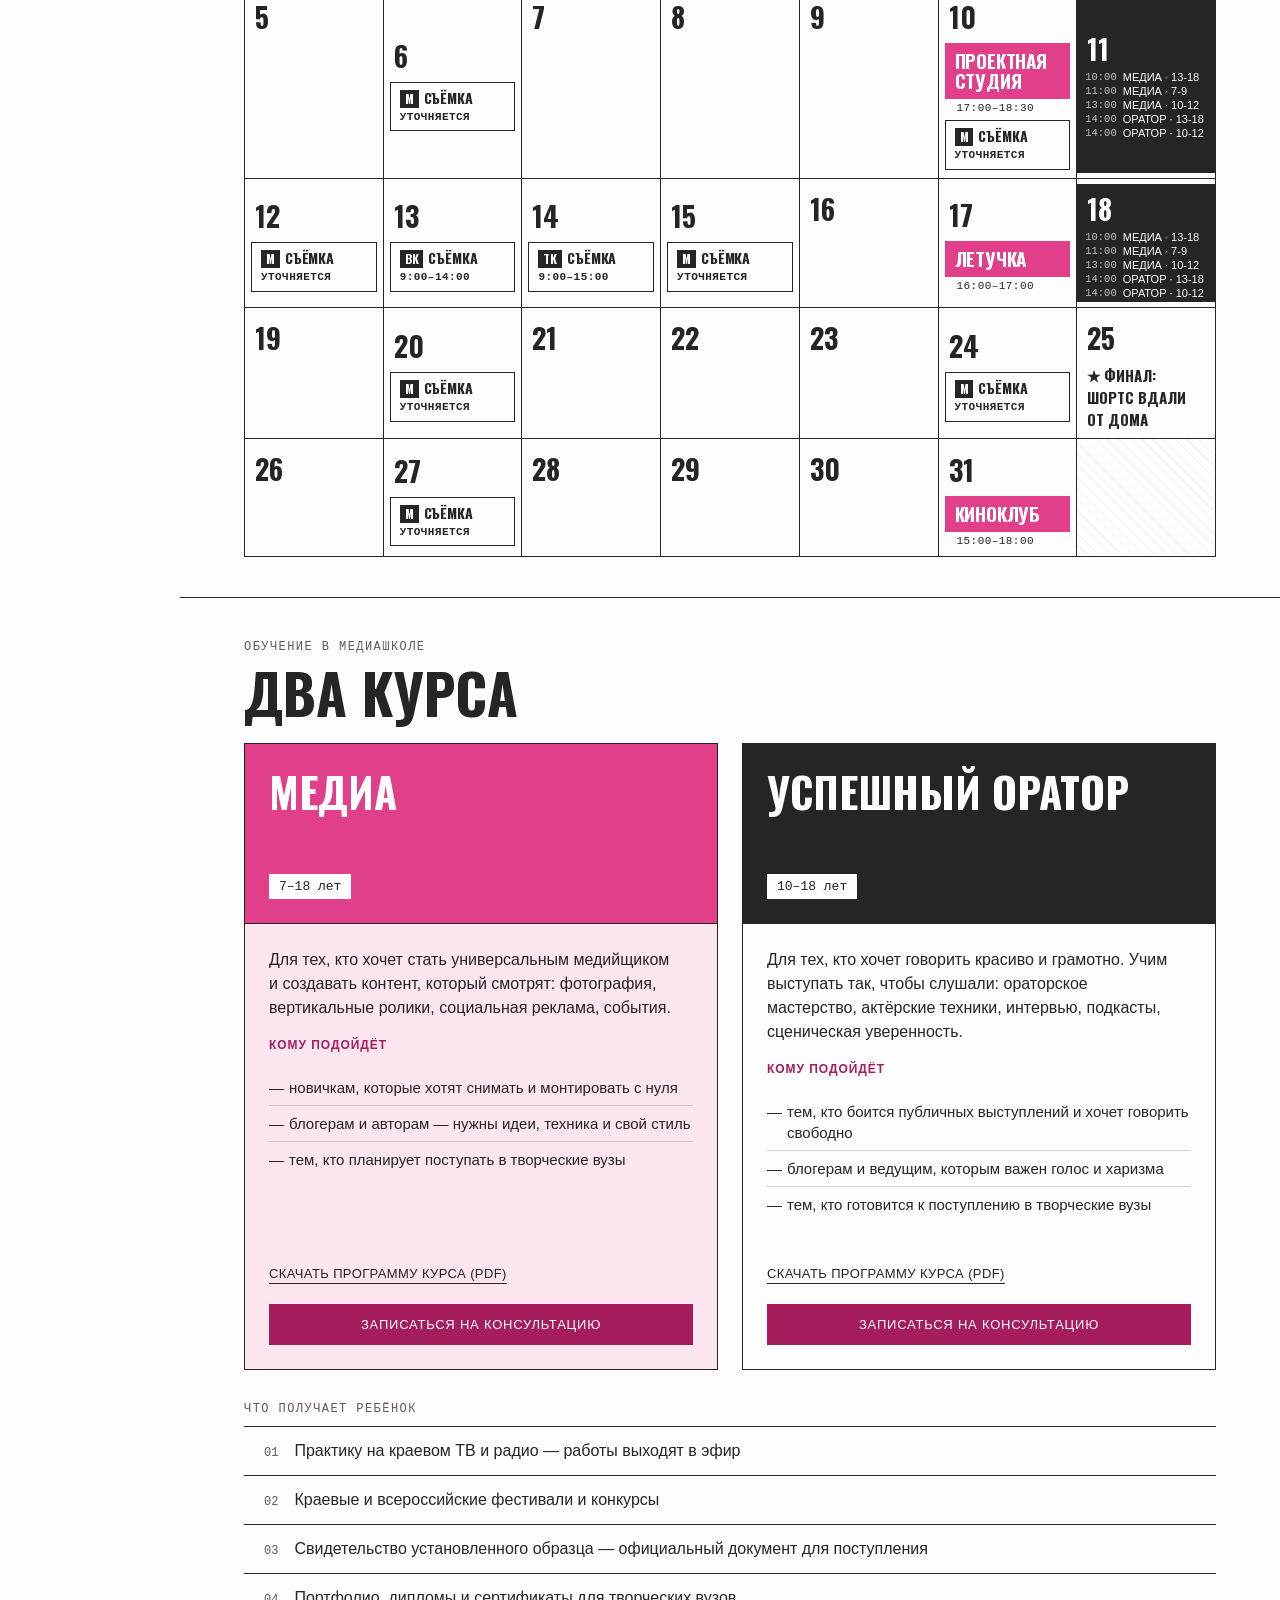
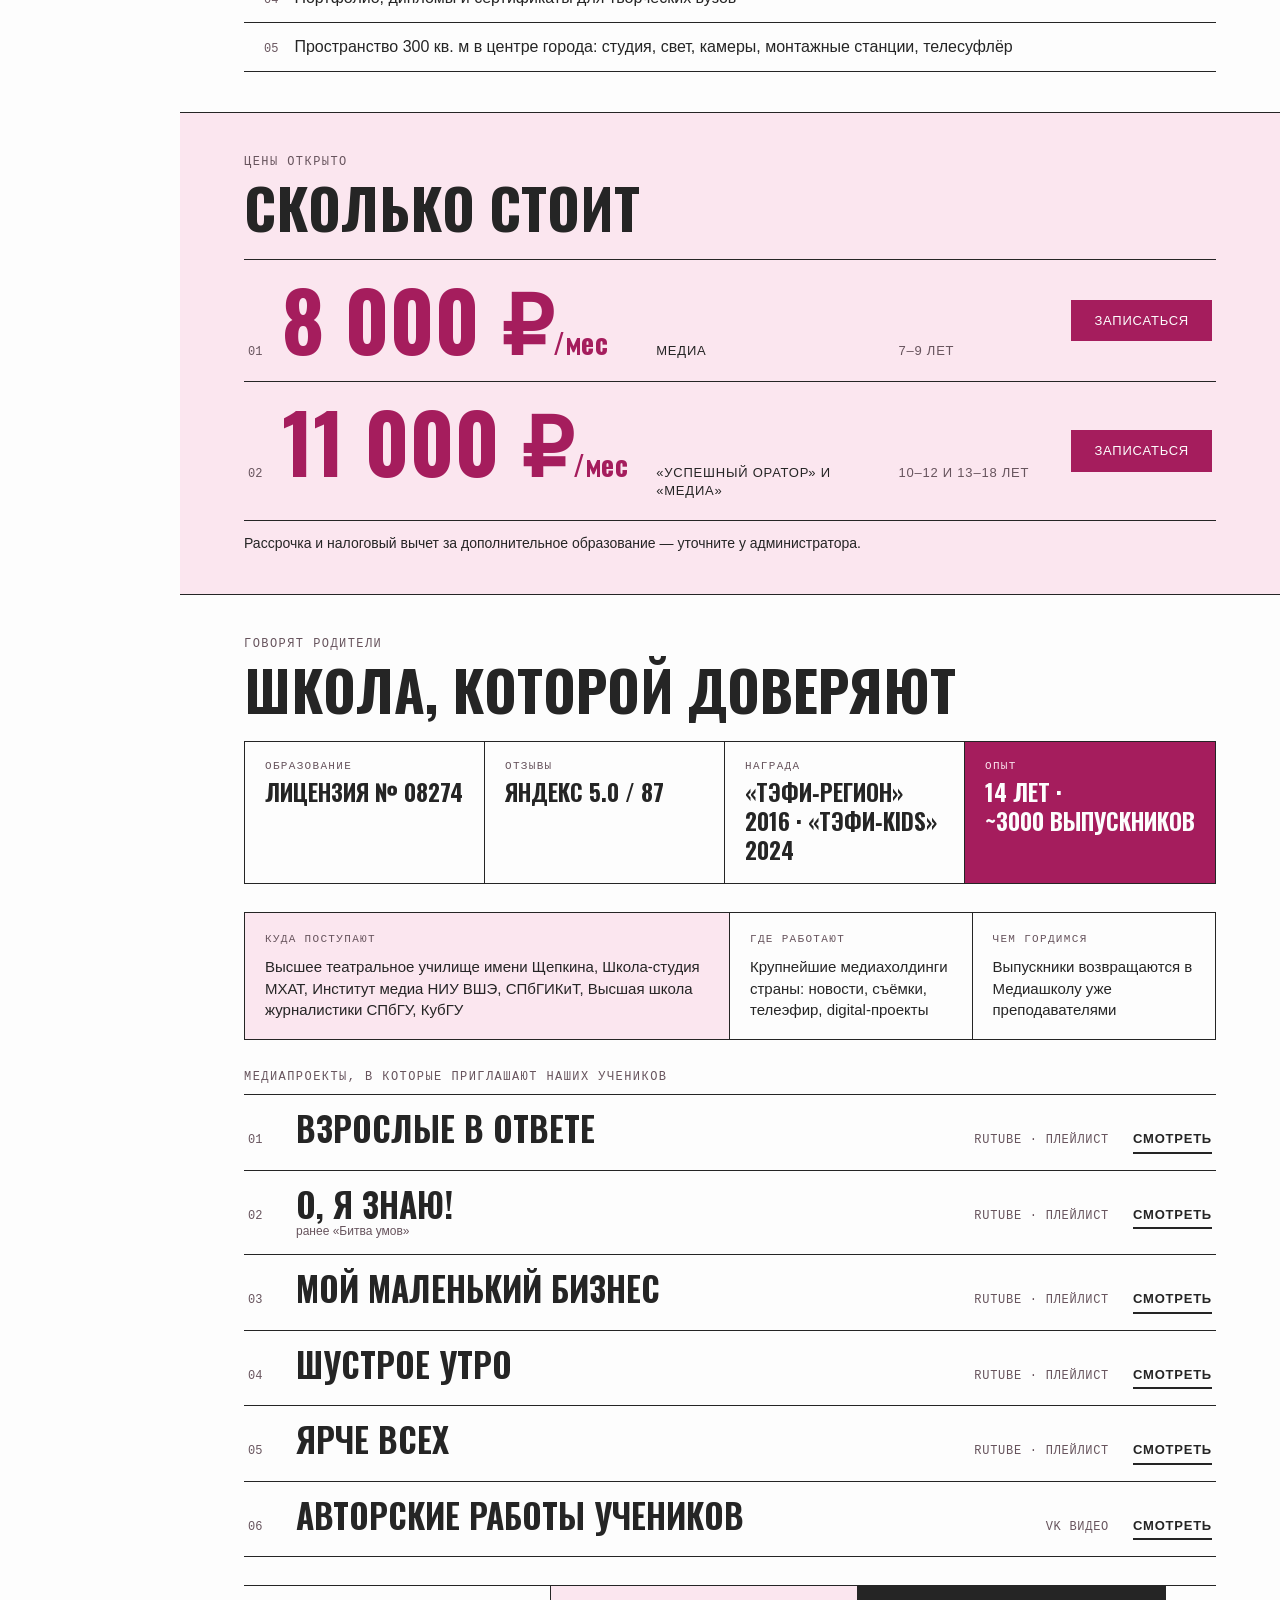
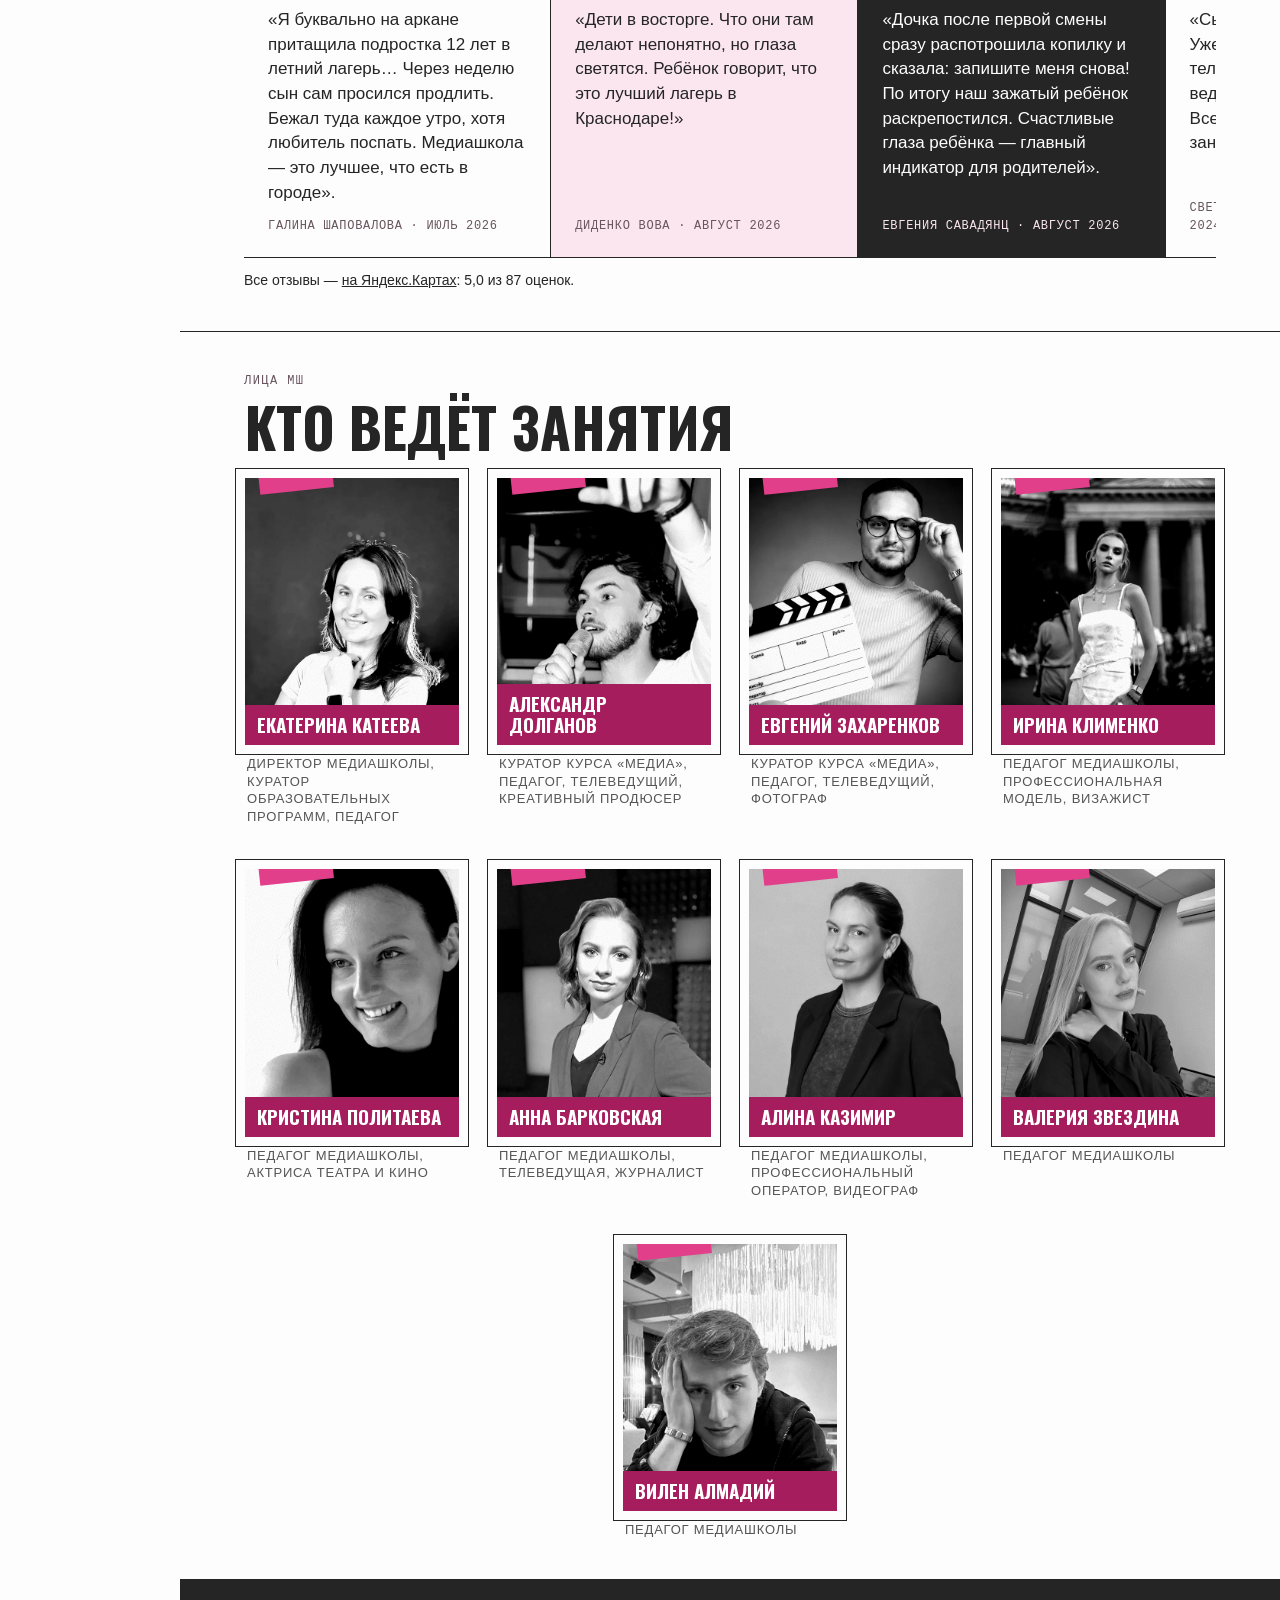
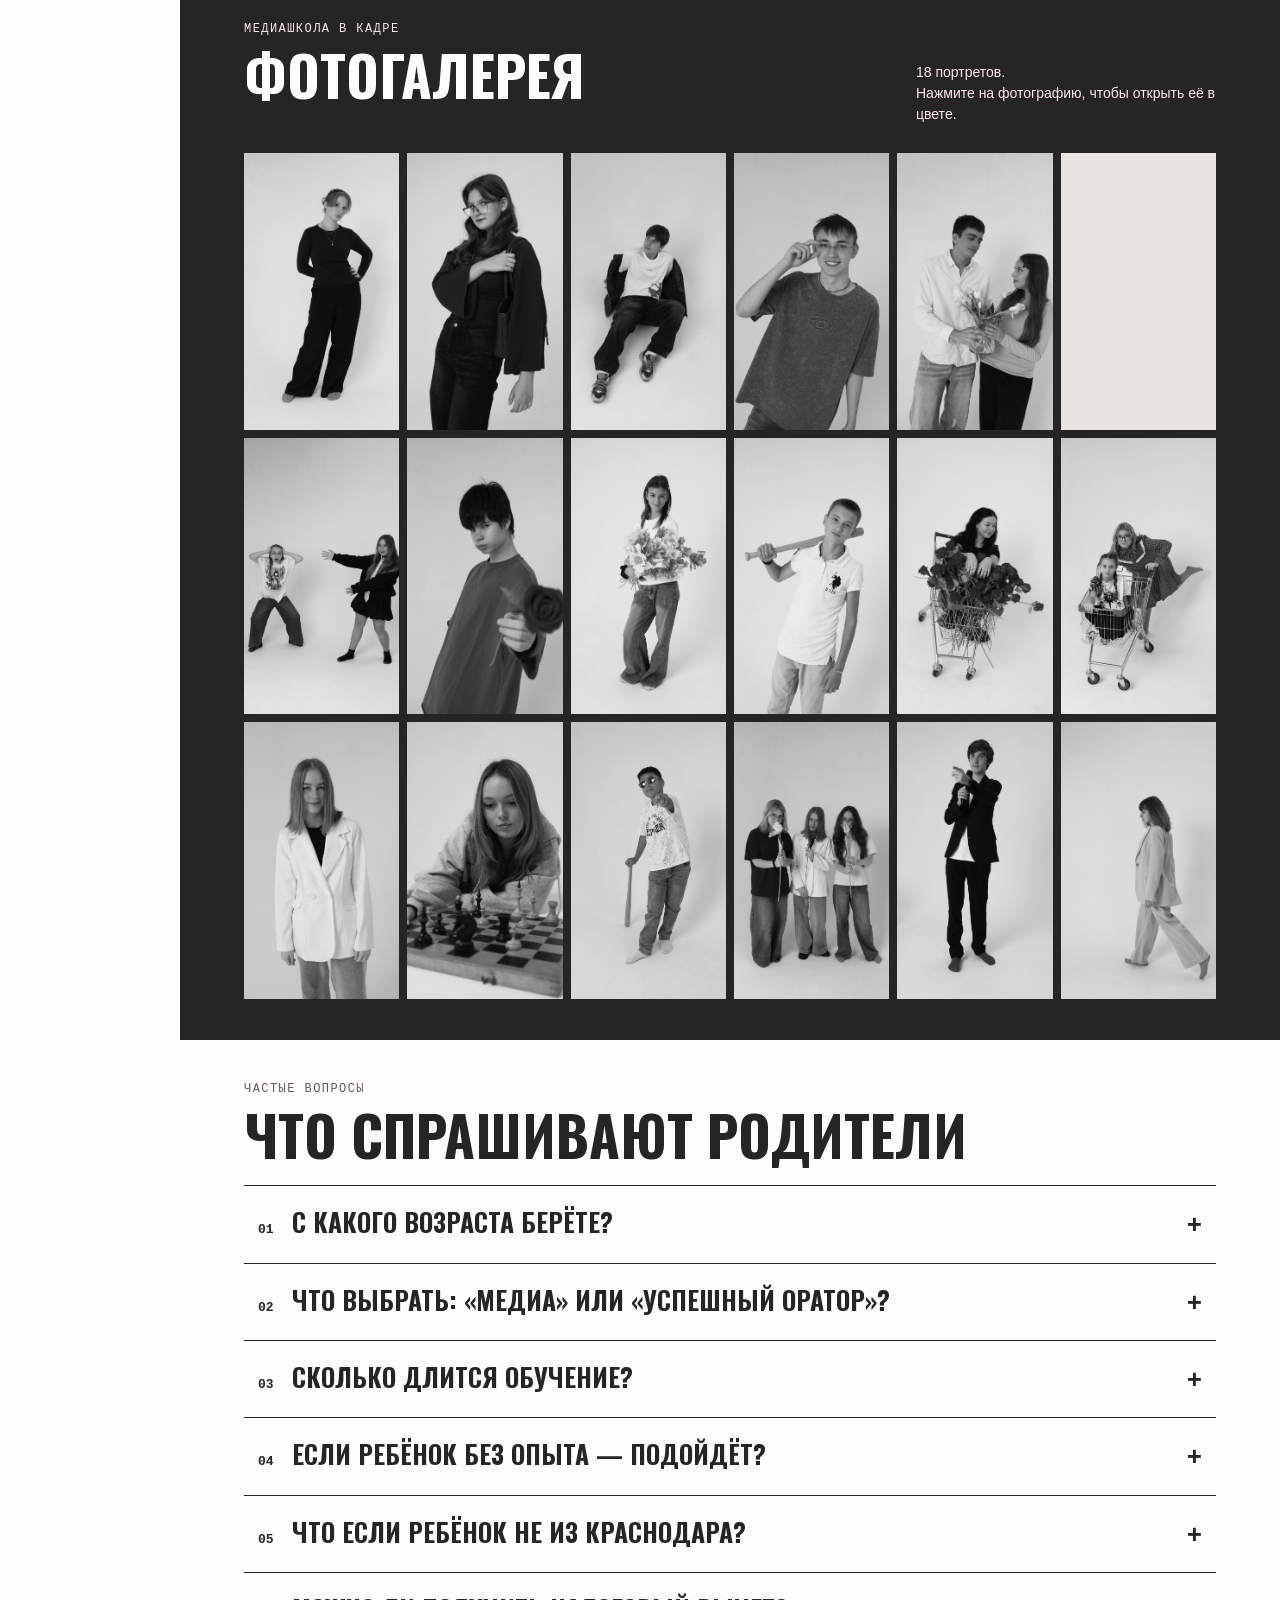
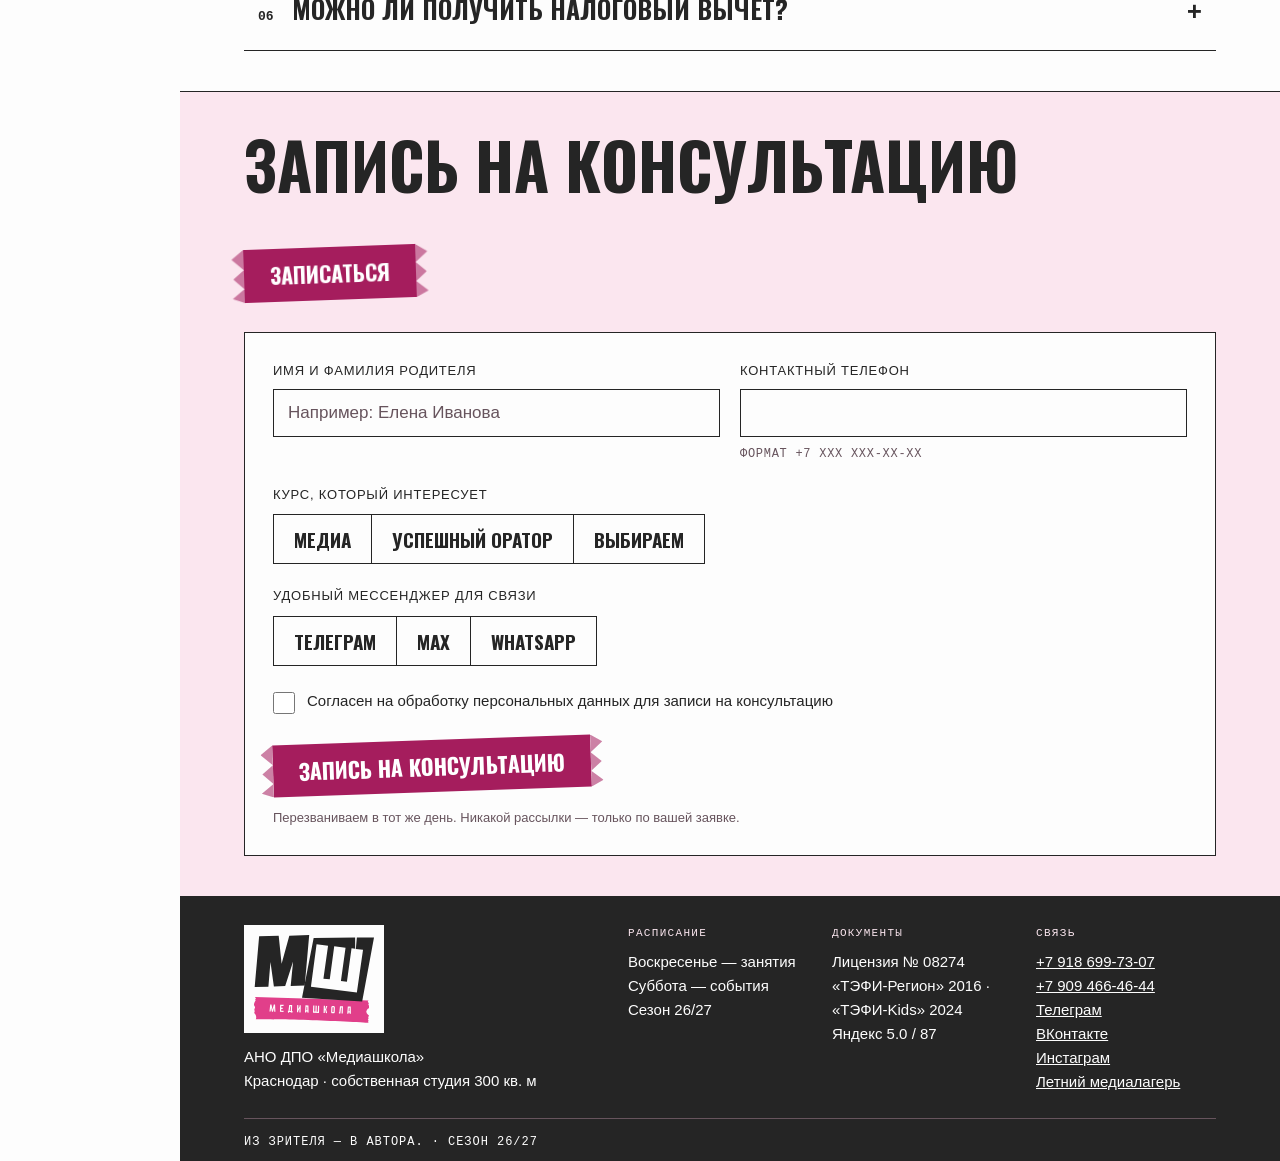
==== commit 170fe31f: "Autoplay both carousels without controls and restore hero sequence" ====
--- a/index.html
+++ b/index.html
@@ -21,8 +21,8 @@
 <meta property="og:image:alt" content="Логотип Медиашколы: сезон 26/27">
 <meta name="twitter:card" content="summary_large_image">
 <link rel="icon" href="assets/brand/logo.svg" type="image/svg+xml">
-<link rel="stylesheet" href="assets/site.css?v=20261003-color1">
-<link rel="stylesheet" href="assets/gallery-previews.css?v=20261003-motion1">
+<link rel="stylesheet" href="assets/site.css?v=20261003-autoplay1">
+<link rel="stylesheet" href="assets/gallery-previews.css?v=20261003-autoplay1">
 </head>
 <body class="gallery-option option-b">
 <a class="skip-link" href="#calendar">К расписанию</a>
@@ -907,9 +907,9 @@
  "note": "месяц финала = воскресенье-событие; 26.12.2026 — суббота (финал сезона) Синхронизировано с window.CAL из index.html 24.08.2026 (страница рендерит инлайн; этот файл — его зеркало)."
 };
 </script>
-<script src="assets/site.js?v=20261003-motion1"></script>
+<script src="assets/site.js?v=20261003-autoplay1"></script>
 <dialog id="photo-dialog" class="photo-dialog" aria-label="Просмотр фотографий"><div class="photo-viewer"><button class="photo-close" aria-label="Закрыть фотографию">×</button><img id="photo-full" alt=""><div class="photo-controls"><button id="photo-prev" aria-label="Предыдущая фотография">←</button><span id="photo-count" aria-live="polite"></span><button id="photo-next" aria-label="Следующая фотография">→</button></div></div></dialog>
-<script src="assets/motion-loops.js?v=20261003-motion1"></script>
-<script src="assets/gallery-previews.js?v=20261003-motion1"></script>
+<script src="assets/motion-loops.js?v=20261003-autoplay1"></script>
+<script src="assets/gallery-previews.js?v=20261003-autoplay1"></script>
 </body>
 </html>
--- a/assets/site.css
+++ b/assets/site.css
@@ -686,15 +686,13 @@
 @media (prefers-reduced-motion: reduce){
   html{scroll-behavior:auto}
   *,*::before,*::after{animation:none!important;transition:none!important}
-  .hero h1 .strike::after{width:104%}
-  /* max-content, а не 100%: с отключёнными анимациями конечное состояние
-     задаётся ЗДЕСЬ, и при 100% слоган терял финальную точку ровно так же,
-     как терял её в анимированном пути (замер: 47px среза на 1024).
-     Правку анимации без этой строки нельзя считать полной. */
-  .hero h1 .type{max-width:max-content}
-  .hero h1.play .caret{display:none} /* без анимации мигать нечему — тире не показываем */
+  /* The authored opening keeps Claude's strike → typing sequence on every visit.
+     Other effects retain the system preference; both strips use their own WAAPI. */
+  .hero h1.play .strike::after{animation:strike .35s .5s forwards!important}
+  .hero h1.play .type{animation:type .9s steps(11) 1s forwards!important}
+  .hero h1.play .caret{animation:caret 1s step-end 1s 3 forwards!important}
   .ovl.open .photo .frame{opacity:1;transform:none}
-  /* без JS лента листается вручную; motion-loops.js даёт явную кнопку запуска */
+  /* Без JS отзывы листаются вручную; с JS непрерывно движутся сами. */
   .rev-marquee{overflow-x:auto}
   .rev-track{animation:none}
 }
--- a/assets/gallery-previews.css
+++ b/assets/gallery-previews.css
@@ -50,8 +50,7 @@
 @media(prefers-reduced-motion:reduce){.portrait img{transition:none}}
 
 /* Two identical groups share the same geometry, including the trailing gap.
-   WAAPI drives only transform; CSS reduced-motion still covers other animation.
-   These strips start paused for reduced motion unless the reader opts in. */
+   WAAPI drives only transform and autoplays without controls or preference gates. */
 .option-b .hero-portraits.has-motion{display:block}
 .motion-loop{overflow:hidden;min-width:0}
 .motion-track{display:flex;align-items:stretch;width:max-content;animation:none!important}
@@ -59,10 +58,6 @@
 .photo-track .motion-group{gap:8px;padding-right:8px}
 .option-b .photo-track .portrait{flex:0 0 var(--photo-width);width:var(--photo-width)}
 .motion-track .review:last-child{border-right:var(--rule) solid var(--ink)}
-.motion-toggle{min-height:44px;padding:8px 12px;border:1px solid var(--ink);font:11px var(--mono);text-transform:uppercase;white-space:nowrap;background:var(--bg);color:var(--ink)}
-.motion-toggle:hover{background:var(--ink);color:var(--bg)}
-.motion-toggle:focus-visible{outline:3px solid var(--accent);outline-offset:3px}
 .hero-portraits.has-motion figcaption{align-items:center;flex-wrap:wrap}
-.motion-tools{display:flex;justify-content:flex-end;margin-top:28px}
-.motion-tools+.rev-marquee{margin-top:8px}
 @media(prefers-reduced-motion:reduce){.rev-marquee.motion-loop{overflow:hidden}}
+@media(prefers-reduced-motion:reduce){.gallery-option .hero h1.play .type{animation-name:gallery-type!important}}
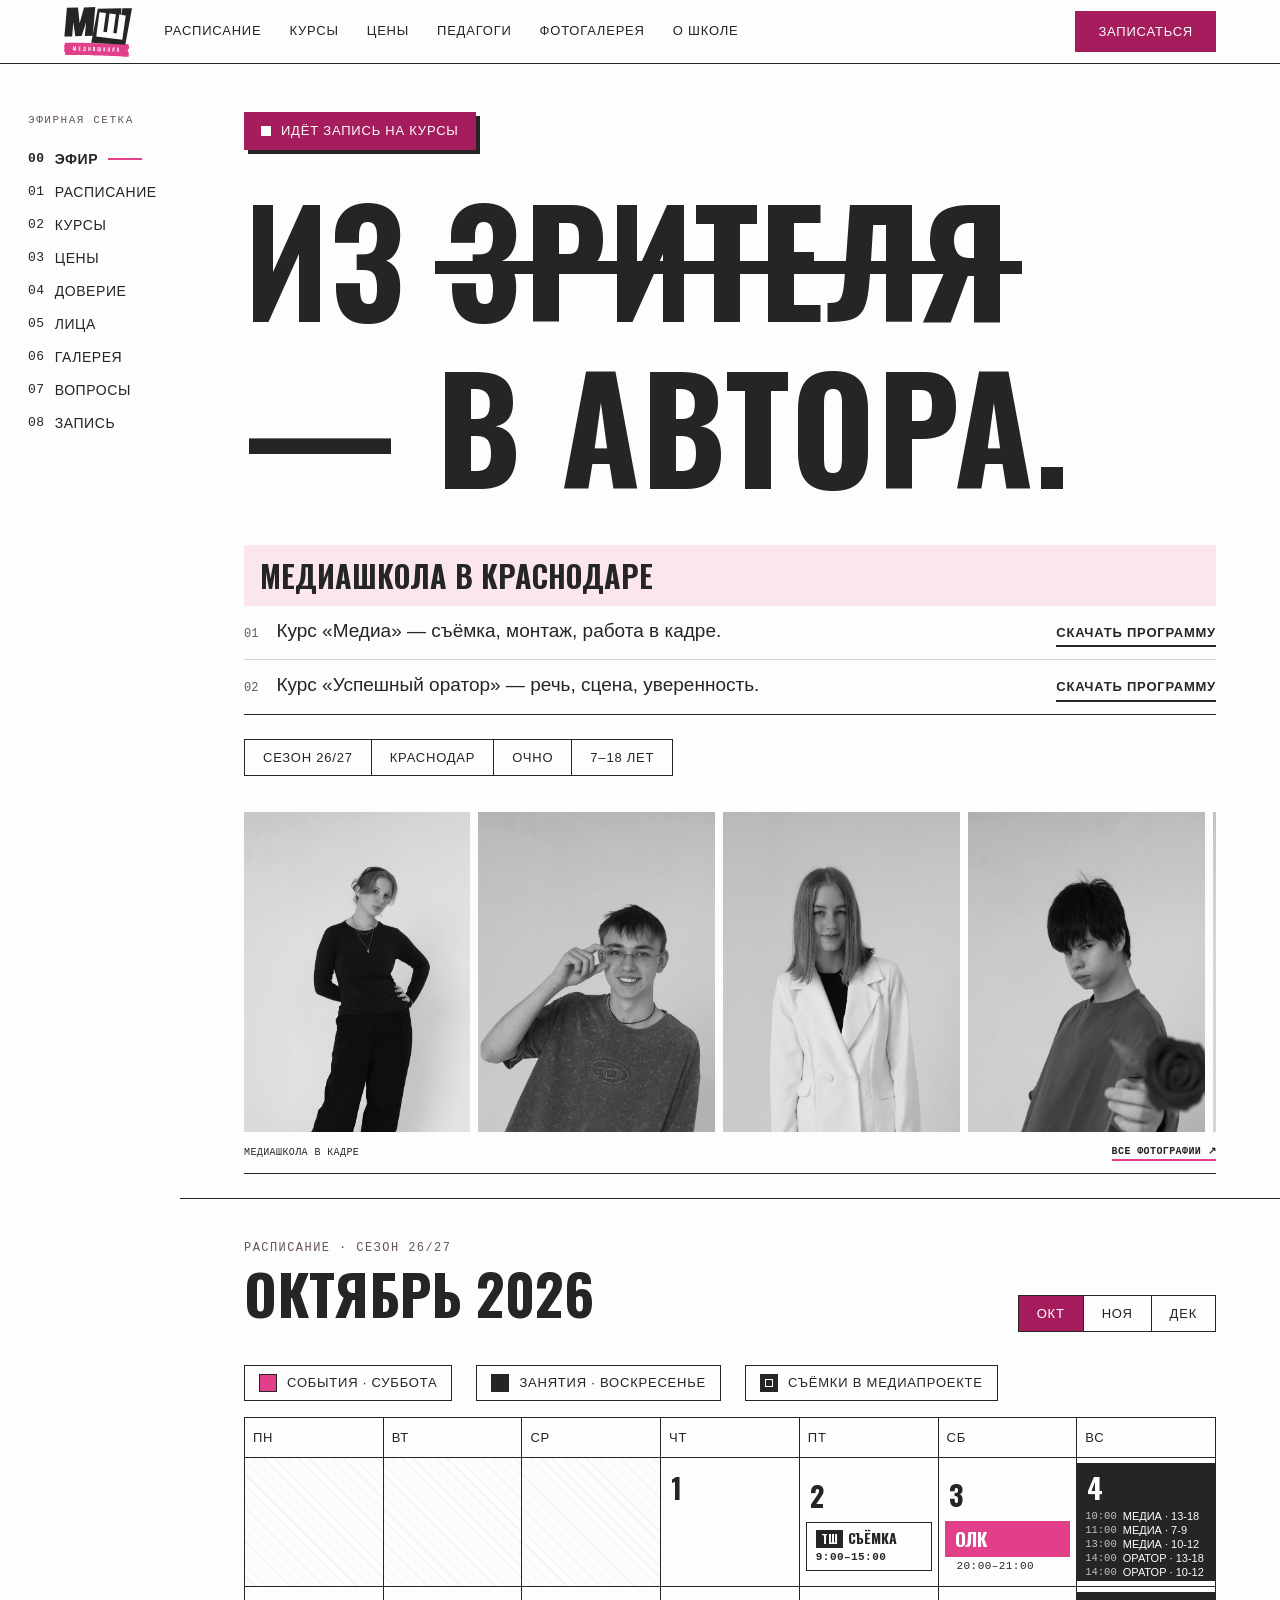
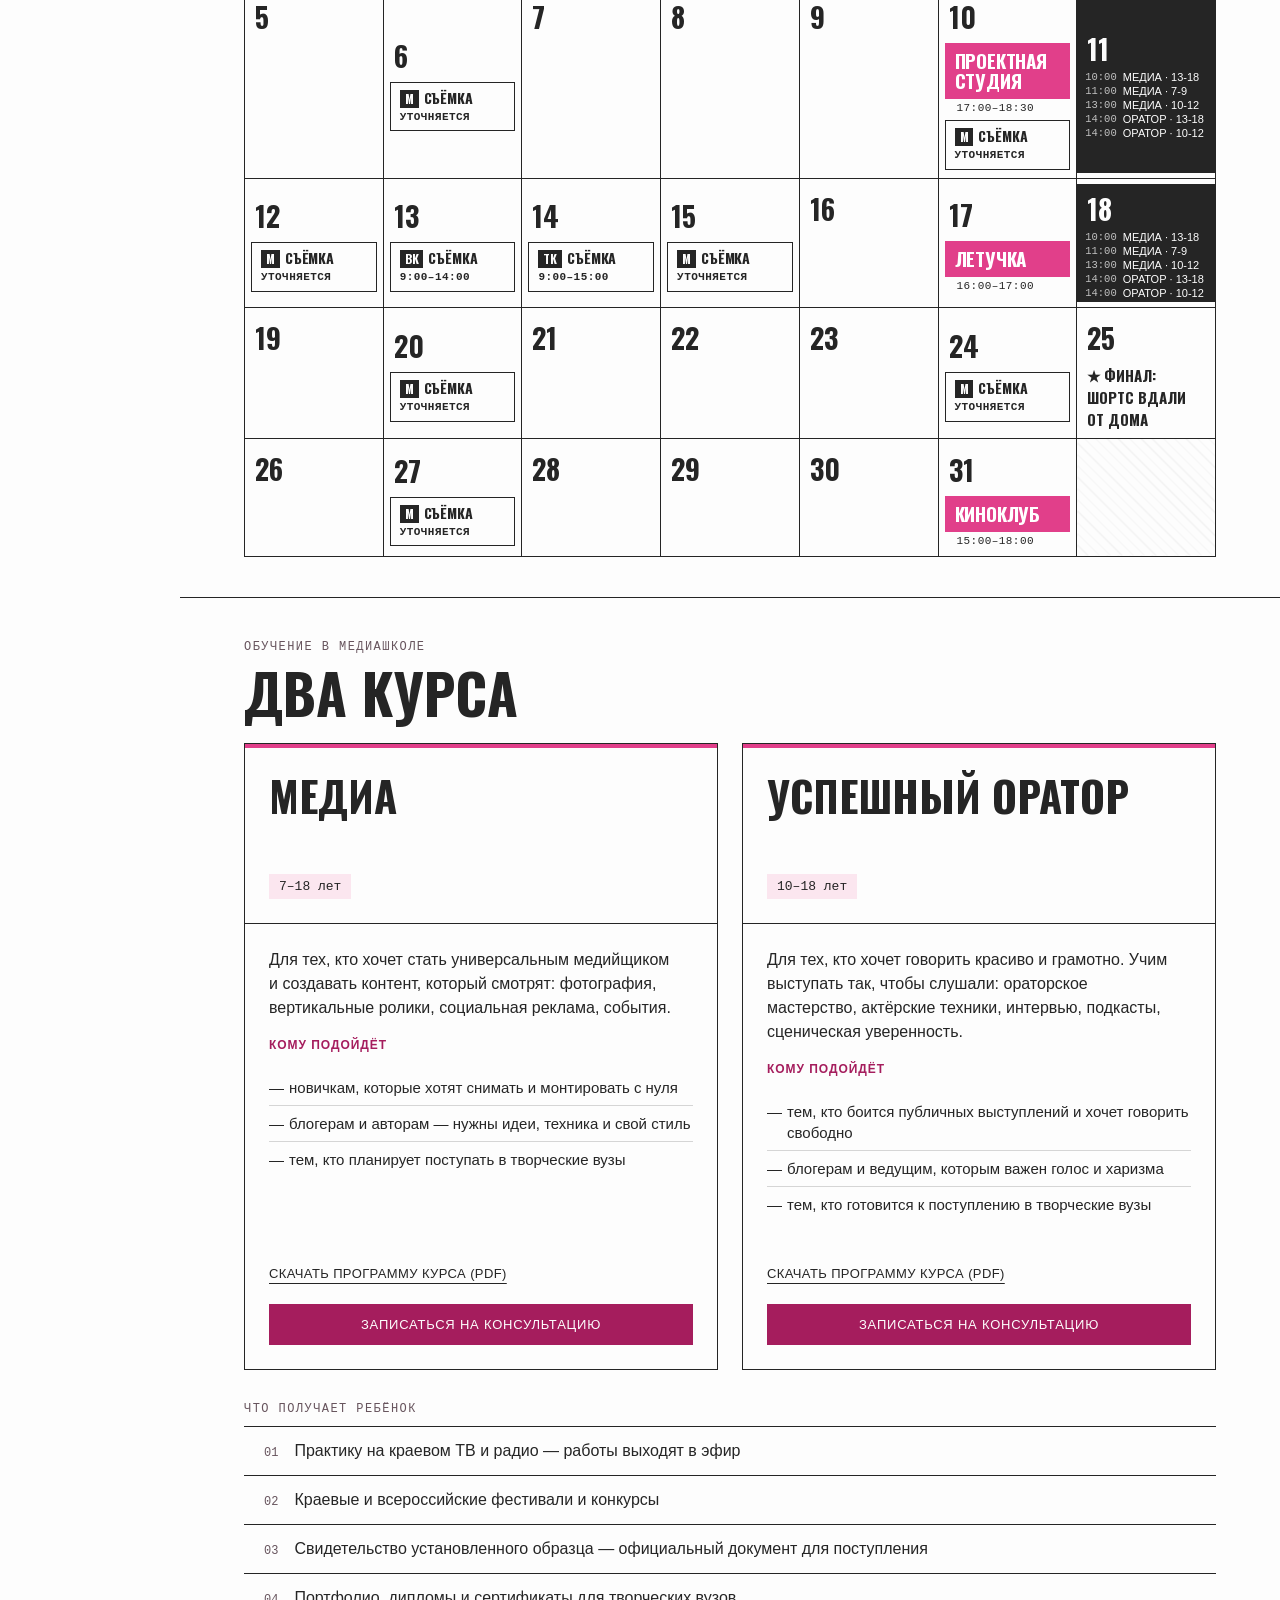
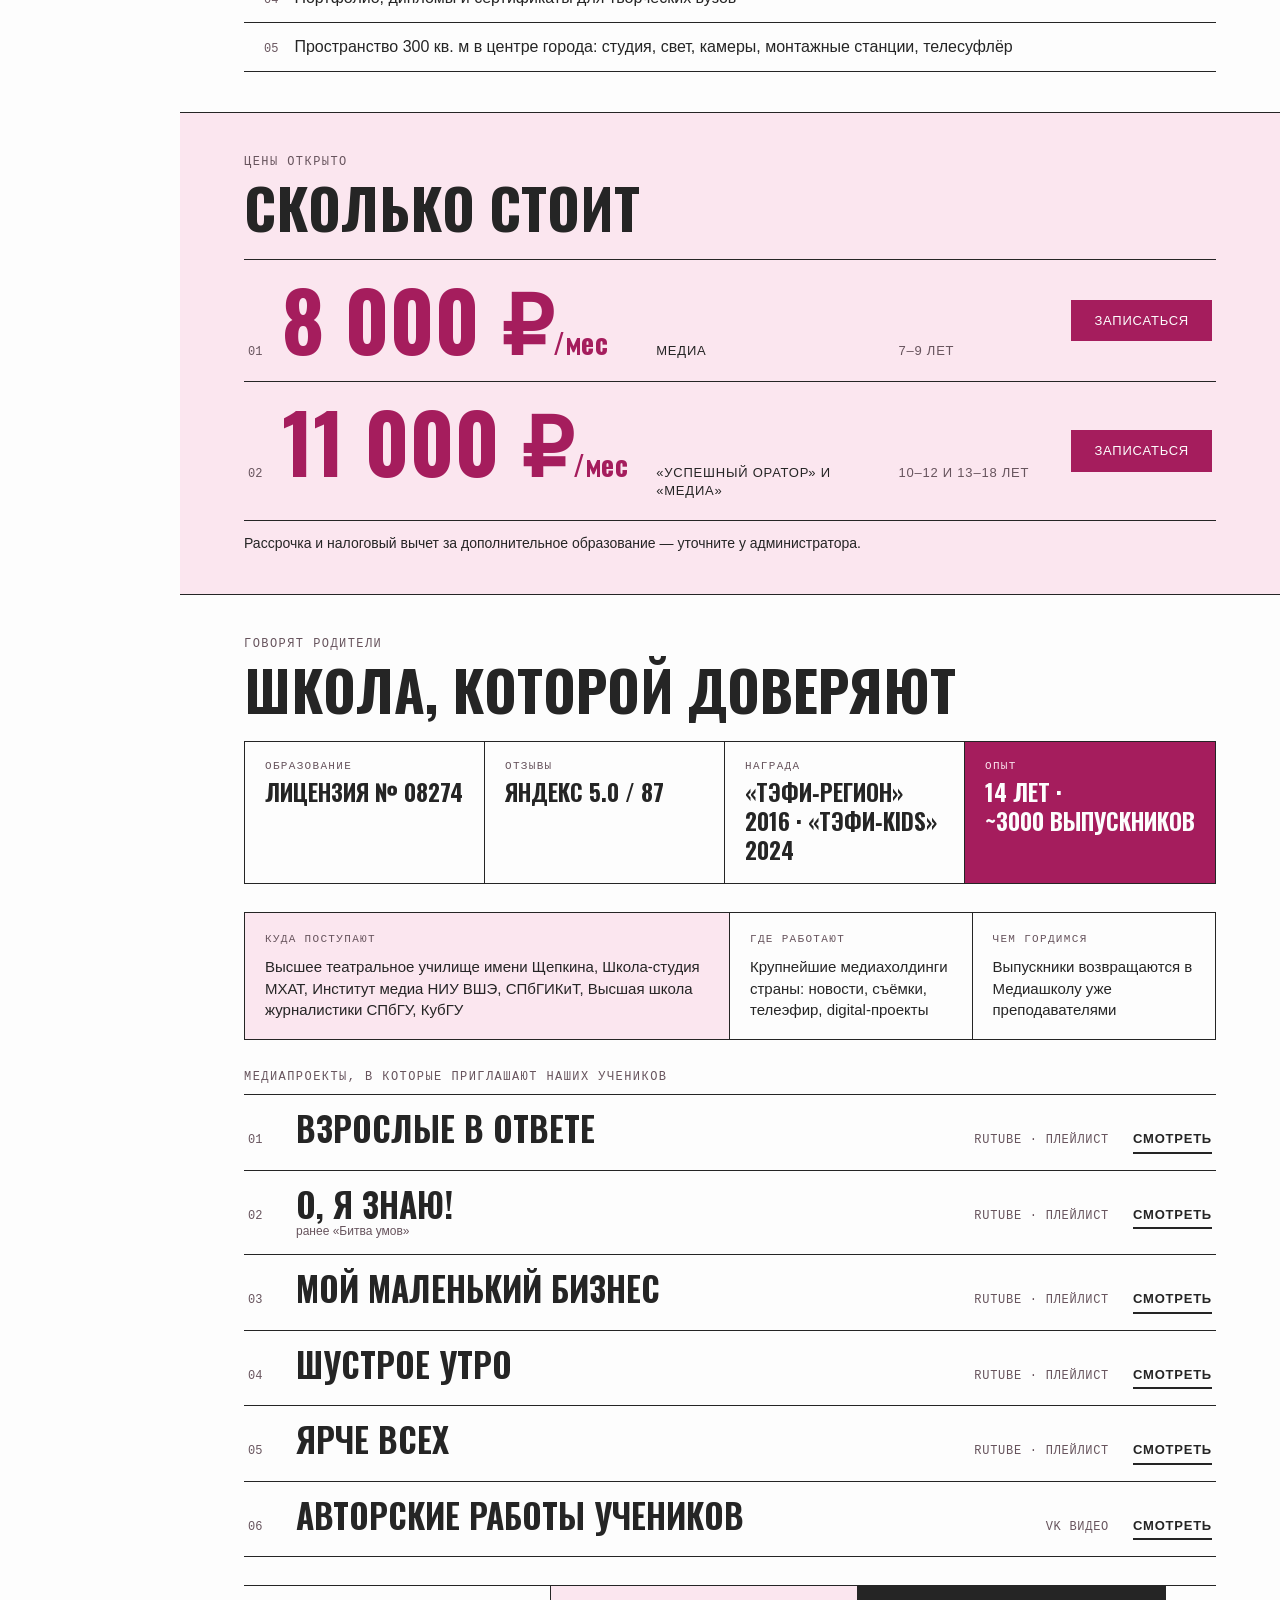
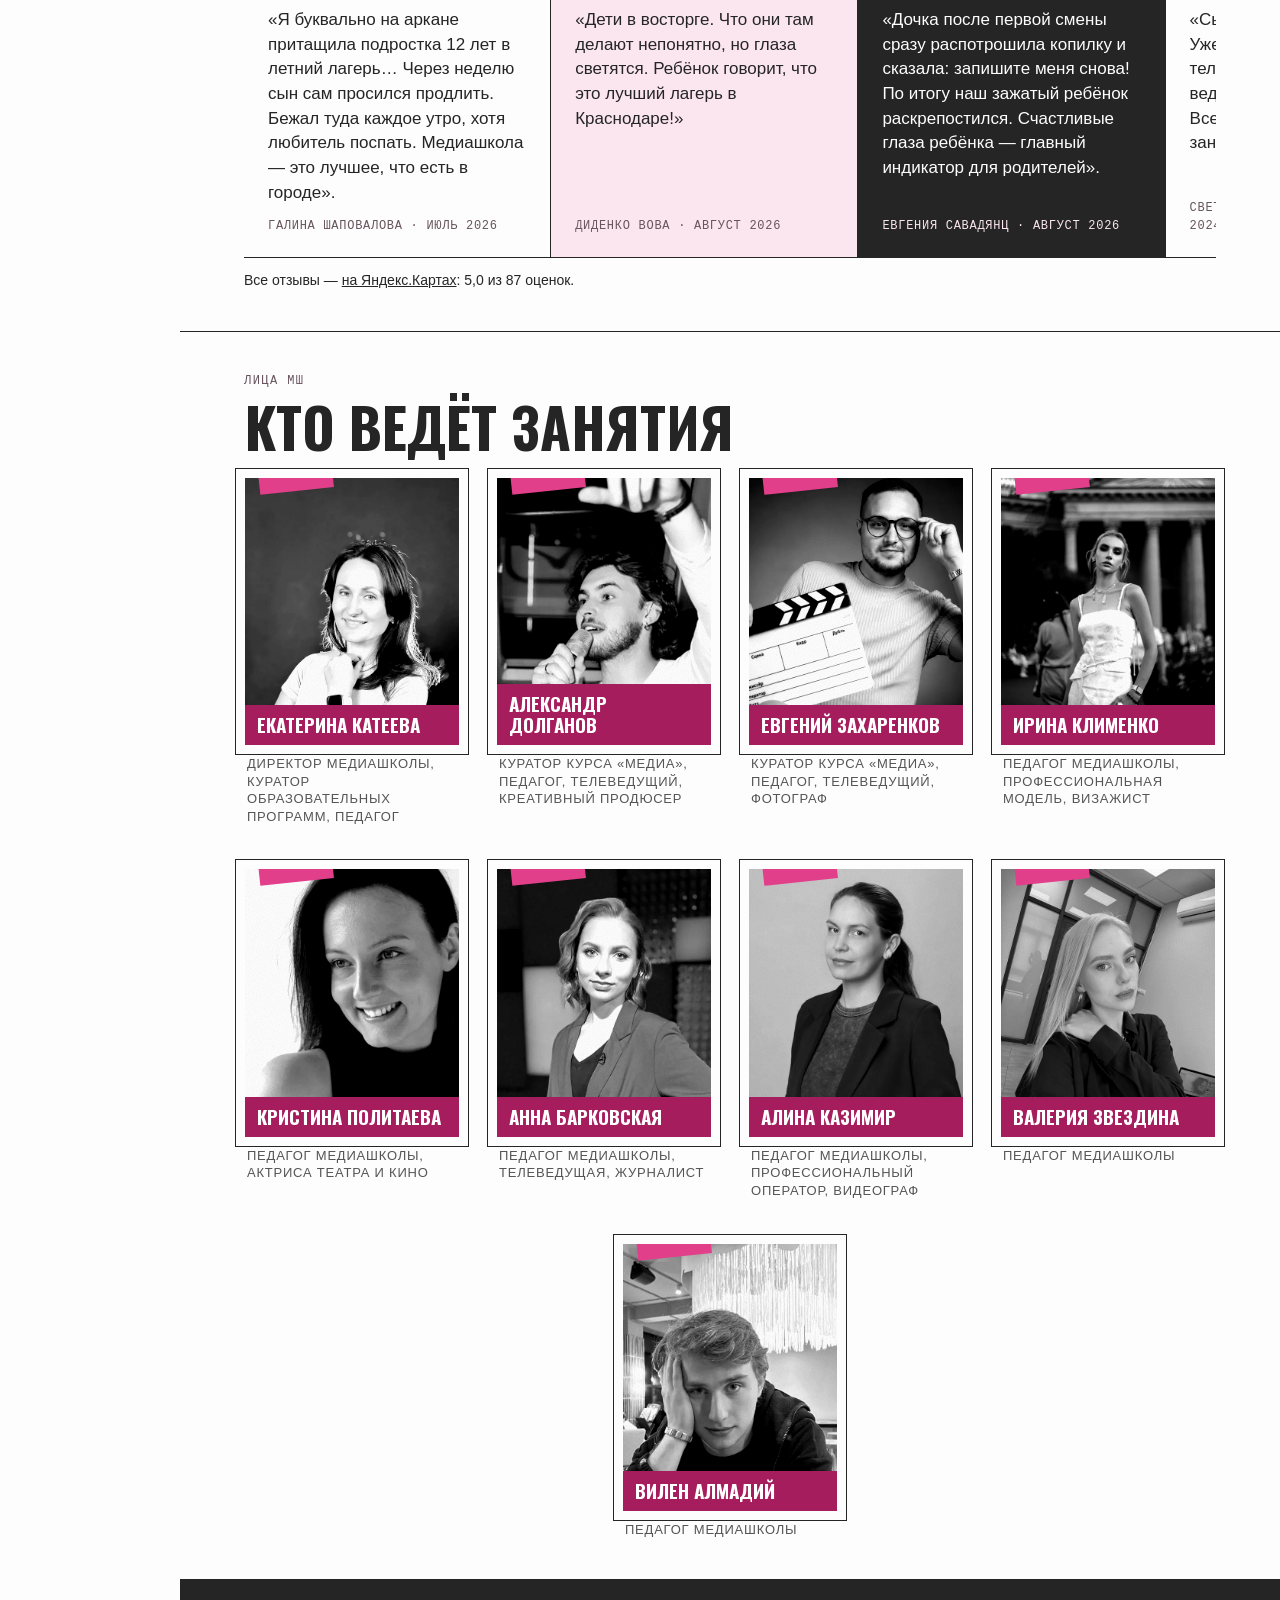
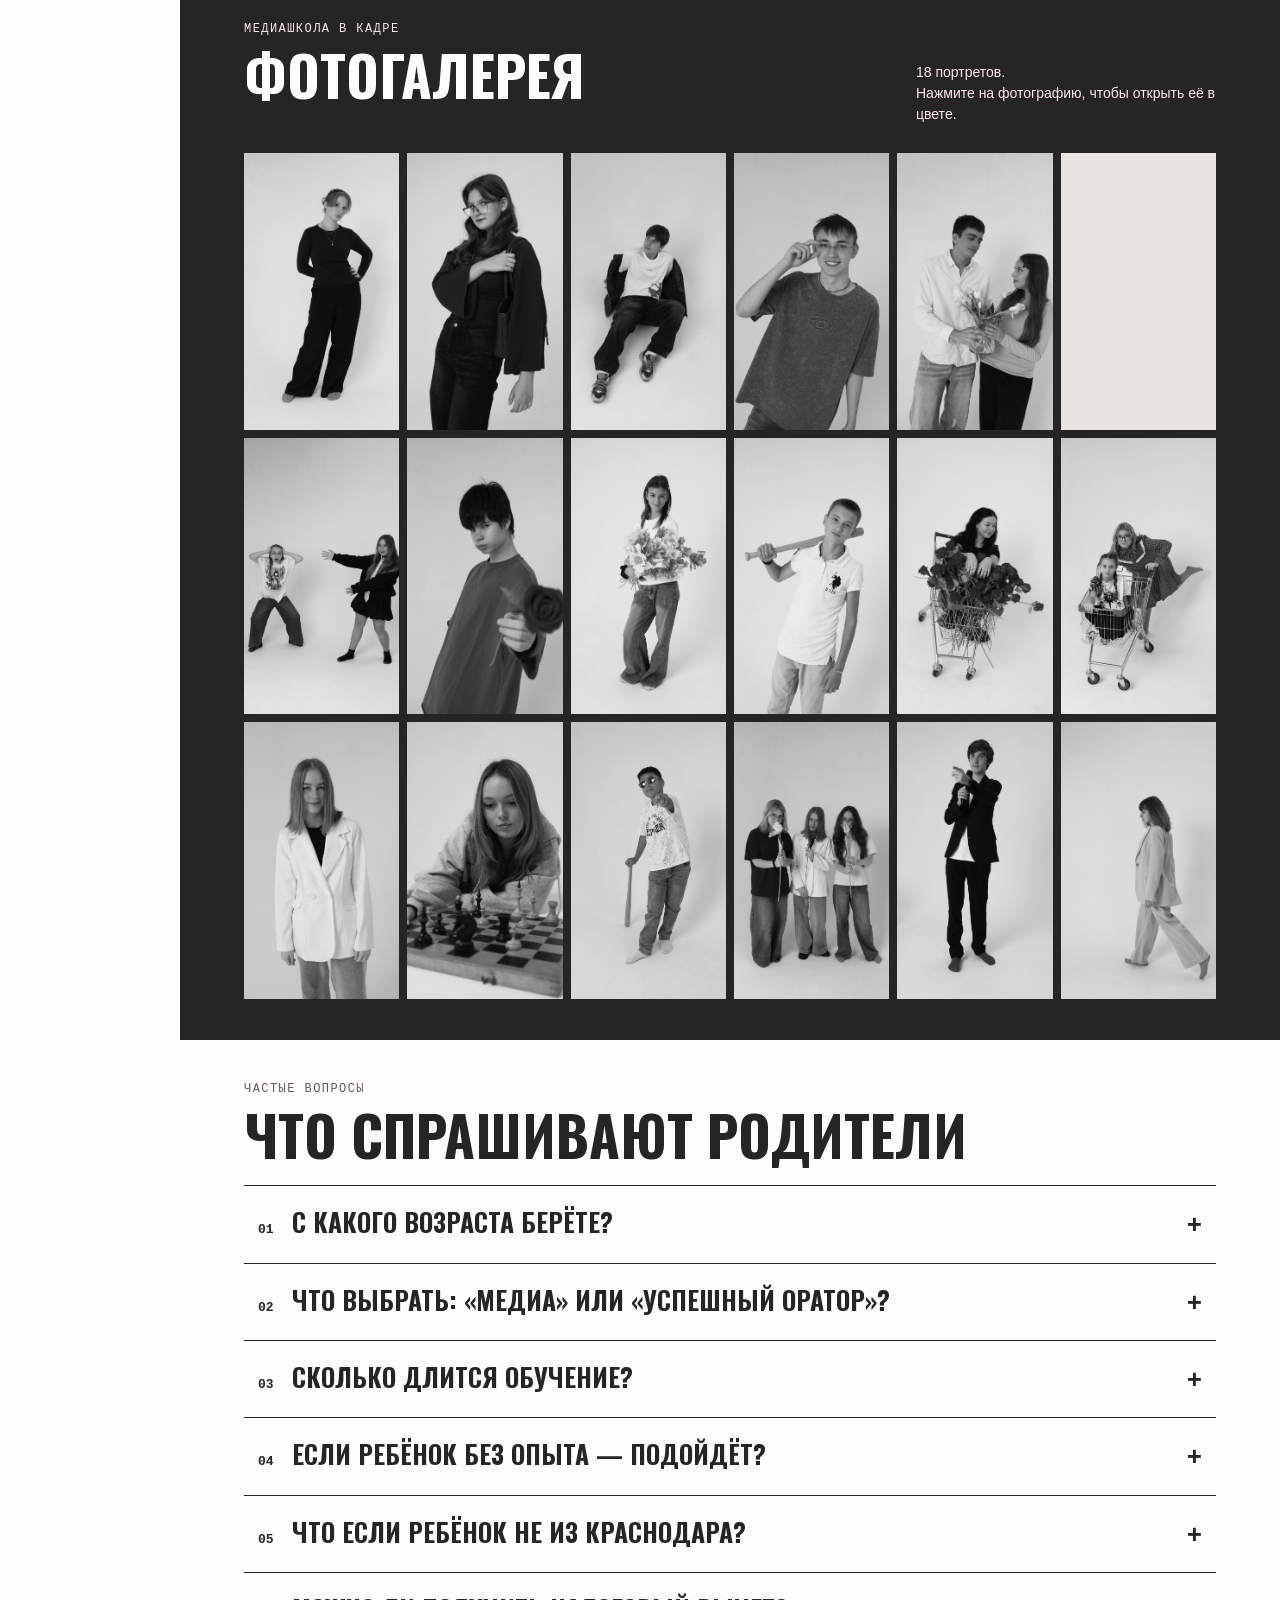
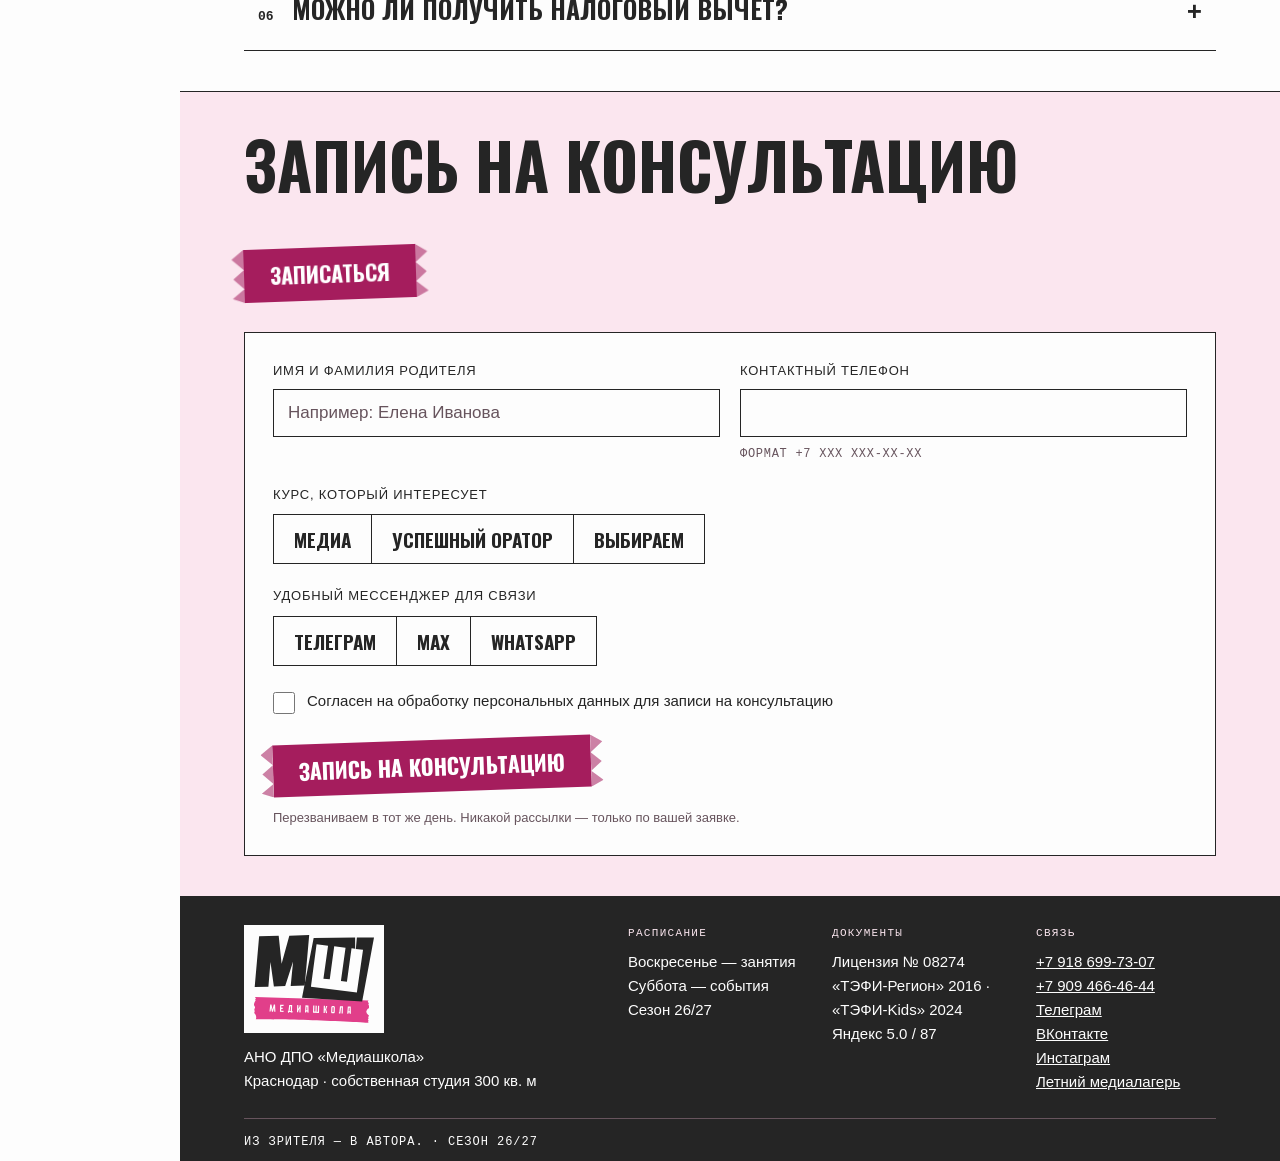
==== commit 49354025: "Give both courses equal resting styles and transient color emphasis" ====
--- a/index.html
+++ b/index.html
@@ -21,7 +21,7 @@
 <meta property="og:image:alt" content="Логотип Медиашколы: сезон 26/27">
 <meta name="twitter:card" content="summary_large_image">
 <link rel="icon" href="assets/brand/logo.svg" type="image/svg+xml">
-<link rel="stylesheet" href="assets/site.css?v=20261003-autoplay1">
+<link rel="stylesheet" href="assets/site.css?v=20261003-courses1">
 <link rel="stylesheet" href="assets/gallery-previews.css?v=20261003-autoplay1">
 </head>
 <body class="gallery-option option-b">
--- a/assets/site.css
+++ b/assets/site.css
@@ -708,14 +708,14 @@
 .hs-lead{background:var(--paper-pink);padding:14px 16px;border-bottom:0}
 .months button[aria-pressed="true"]{background:var(--action);color:var(--bg)}
 
-/* Два самостоятельных плаката курса, затем общий спокойный список результатов. */
+/* Равноценные курсы: общая бумага и небольшие акценты; цвет проявляется при внимании. */
 .courses{border:0;gap:24px;align-items:stretch}
-.course,.course:last-child{border:var(--rule) solid var(--ink);padding:24px}
-.course-media{background:var(--paper-pink)}
-.course-heading{margin:-24px -24px 24px;padding:24px;min-height:180px;display:flex;flex-direction:column;justify-content:space-between;gap:20px;background:var(--accent);color:var(--bg);border-bottom:var(--rule) solid var(--ink)}
-.course-orator .course-heading{background:var(--ink)}
+.course,.course:last-child{border:var(--rule) solid var(--ink);padding:24px;background:var(--bg)}
+.course-heading{margin:-24px -24px 24px;padding:24px;min-height:180px;display:flex;flex-direction:column;justify-content:space-between;gap:20px;background:var(--bg);color:var(--ink);border-top:4px solid var(--accent);border-bottom:var(--rule) solid var(--ink);transition:background-color .2s ease,color .2s ease}
+@media(hover:hover) and (pointer:fine){.course:hover .course-heading{background:var(--accent);color:var(--bg)}}
+.course:has(:focus-visible) .course-heading{background:var(--accent);color:var(--bg);transition:none}
 .course h3{font-size:clamp(32px,3.3vw,48px);line-height:1.12}
-.course-heading .c-age{align-self:flex-start;margin:0;padding:5px 10px;font:13px var(--mono);background:var(--bg);color:var(--ink)}
+.course-heading .c-age{align-self:flex-start;margin:0;padding:5px 10px;font:13px var(--mono);background:var(--paper-pink);color:var(--ink)}
 .course .c-who{font-size:12px;font-weight:700;letter-spacing:.08em;color:var(--action)}
 .c-actions .btn-outline[href="#lead-form"],.price .btn-outline{background:var(--action);color:var(--bg);border-color:var(--action)}
 .c-actions .btn-outline[download]{border:0;padding:10px 0;text-align:left;text-decoration:underline;text-underline-offset:5px;letter-spacing:.03em}
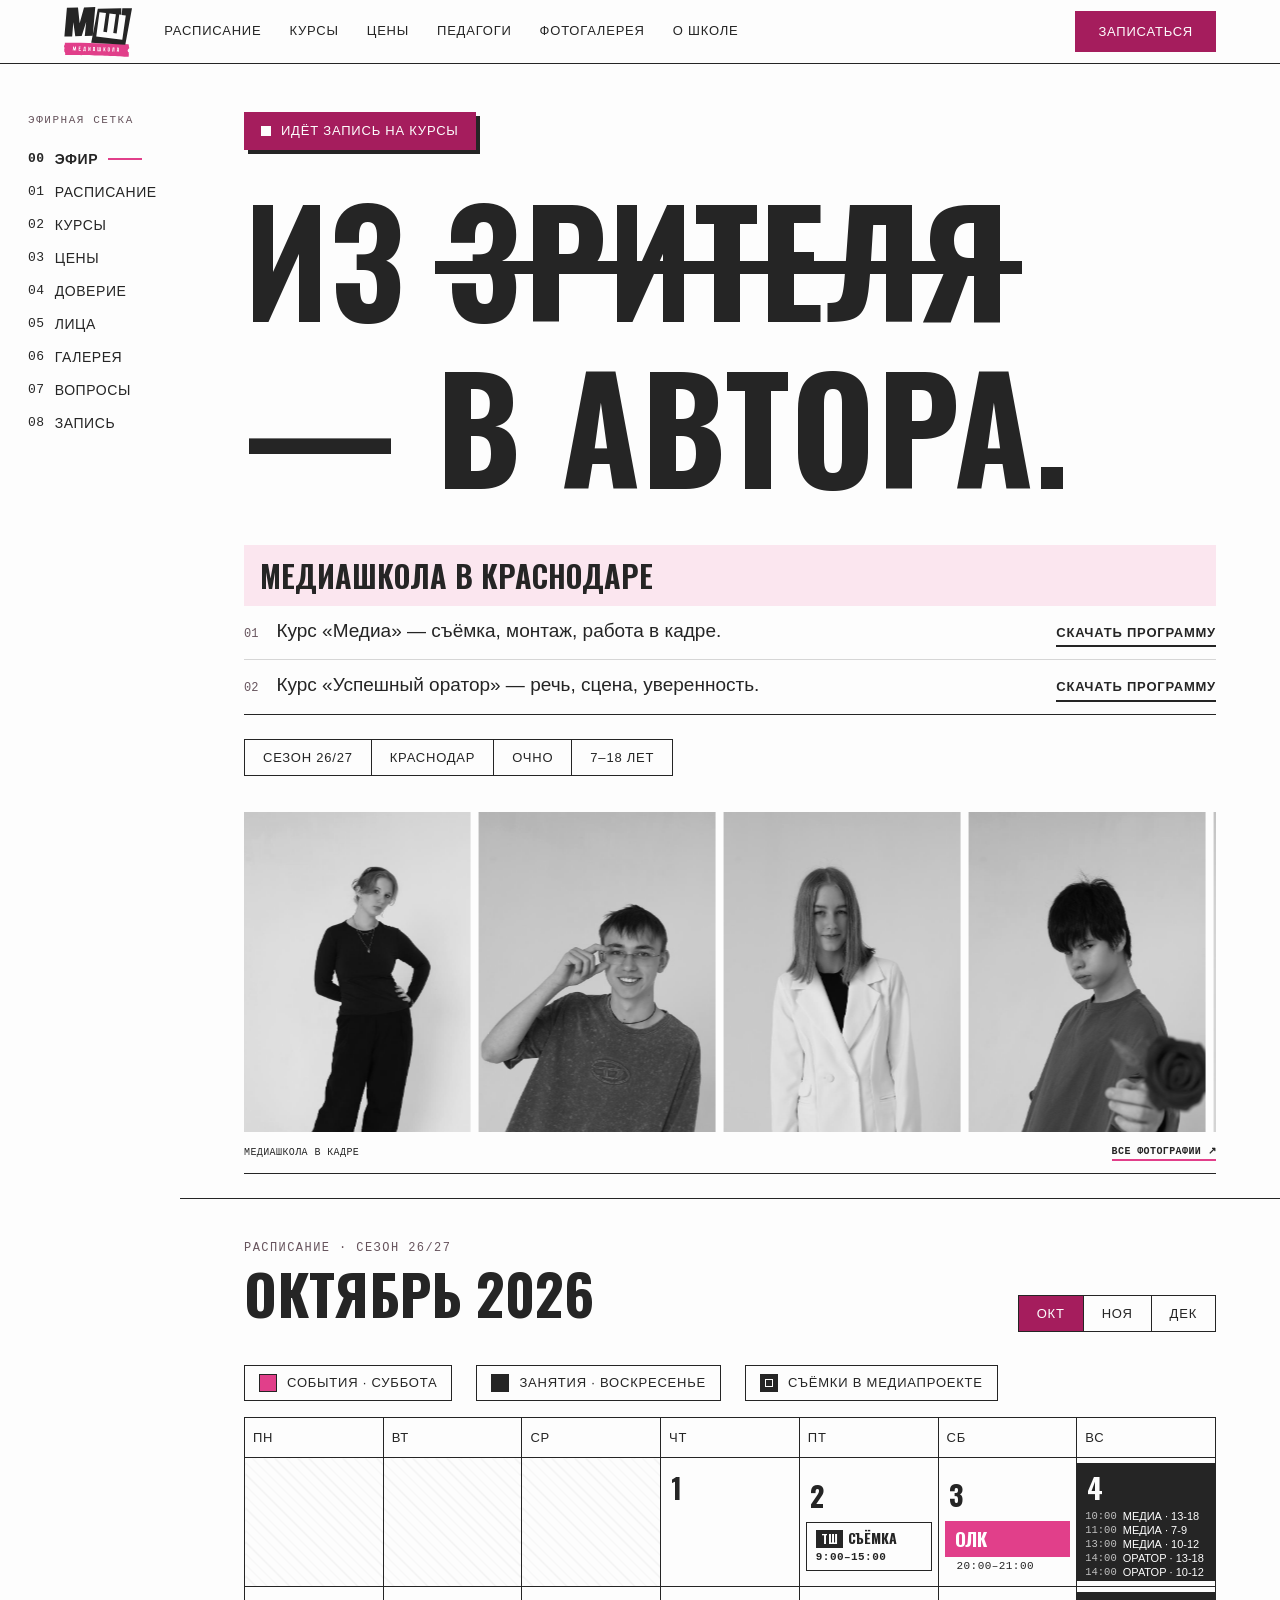
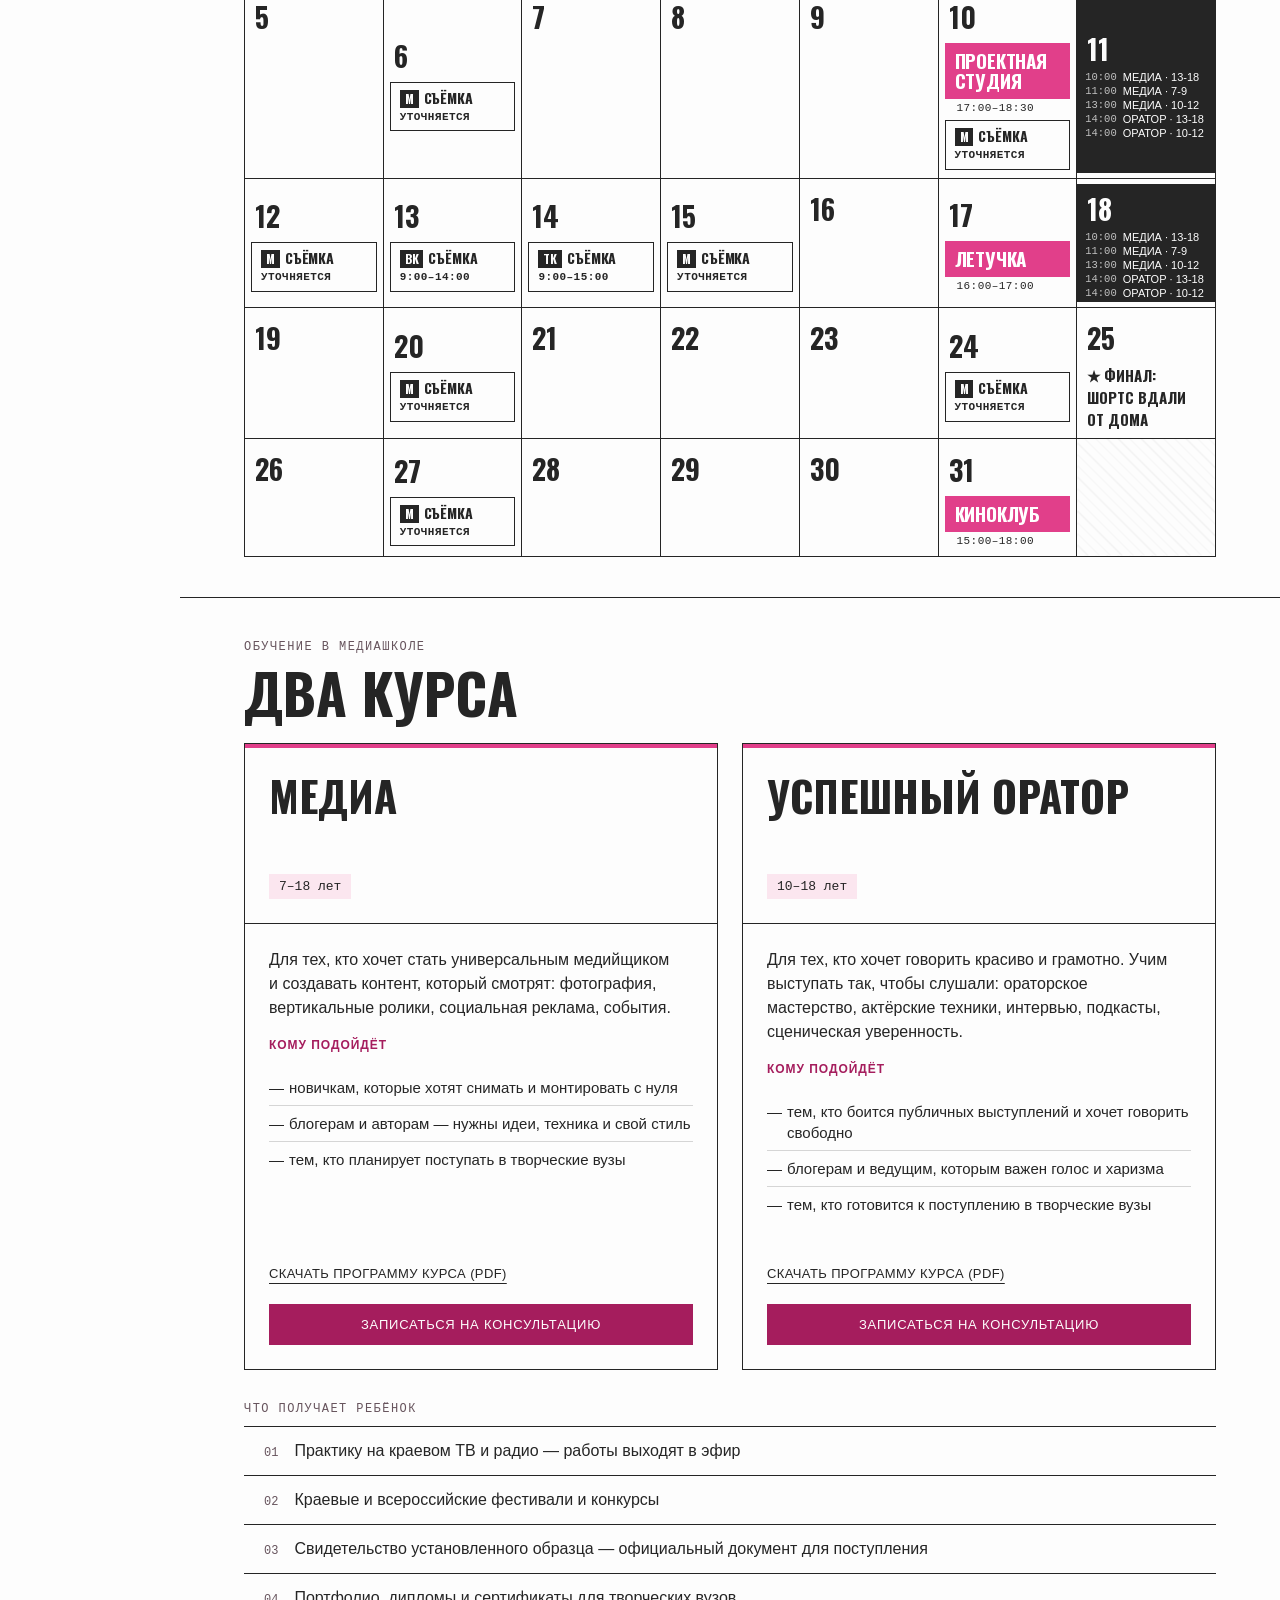
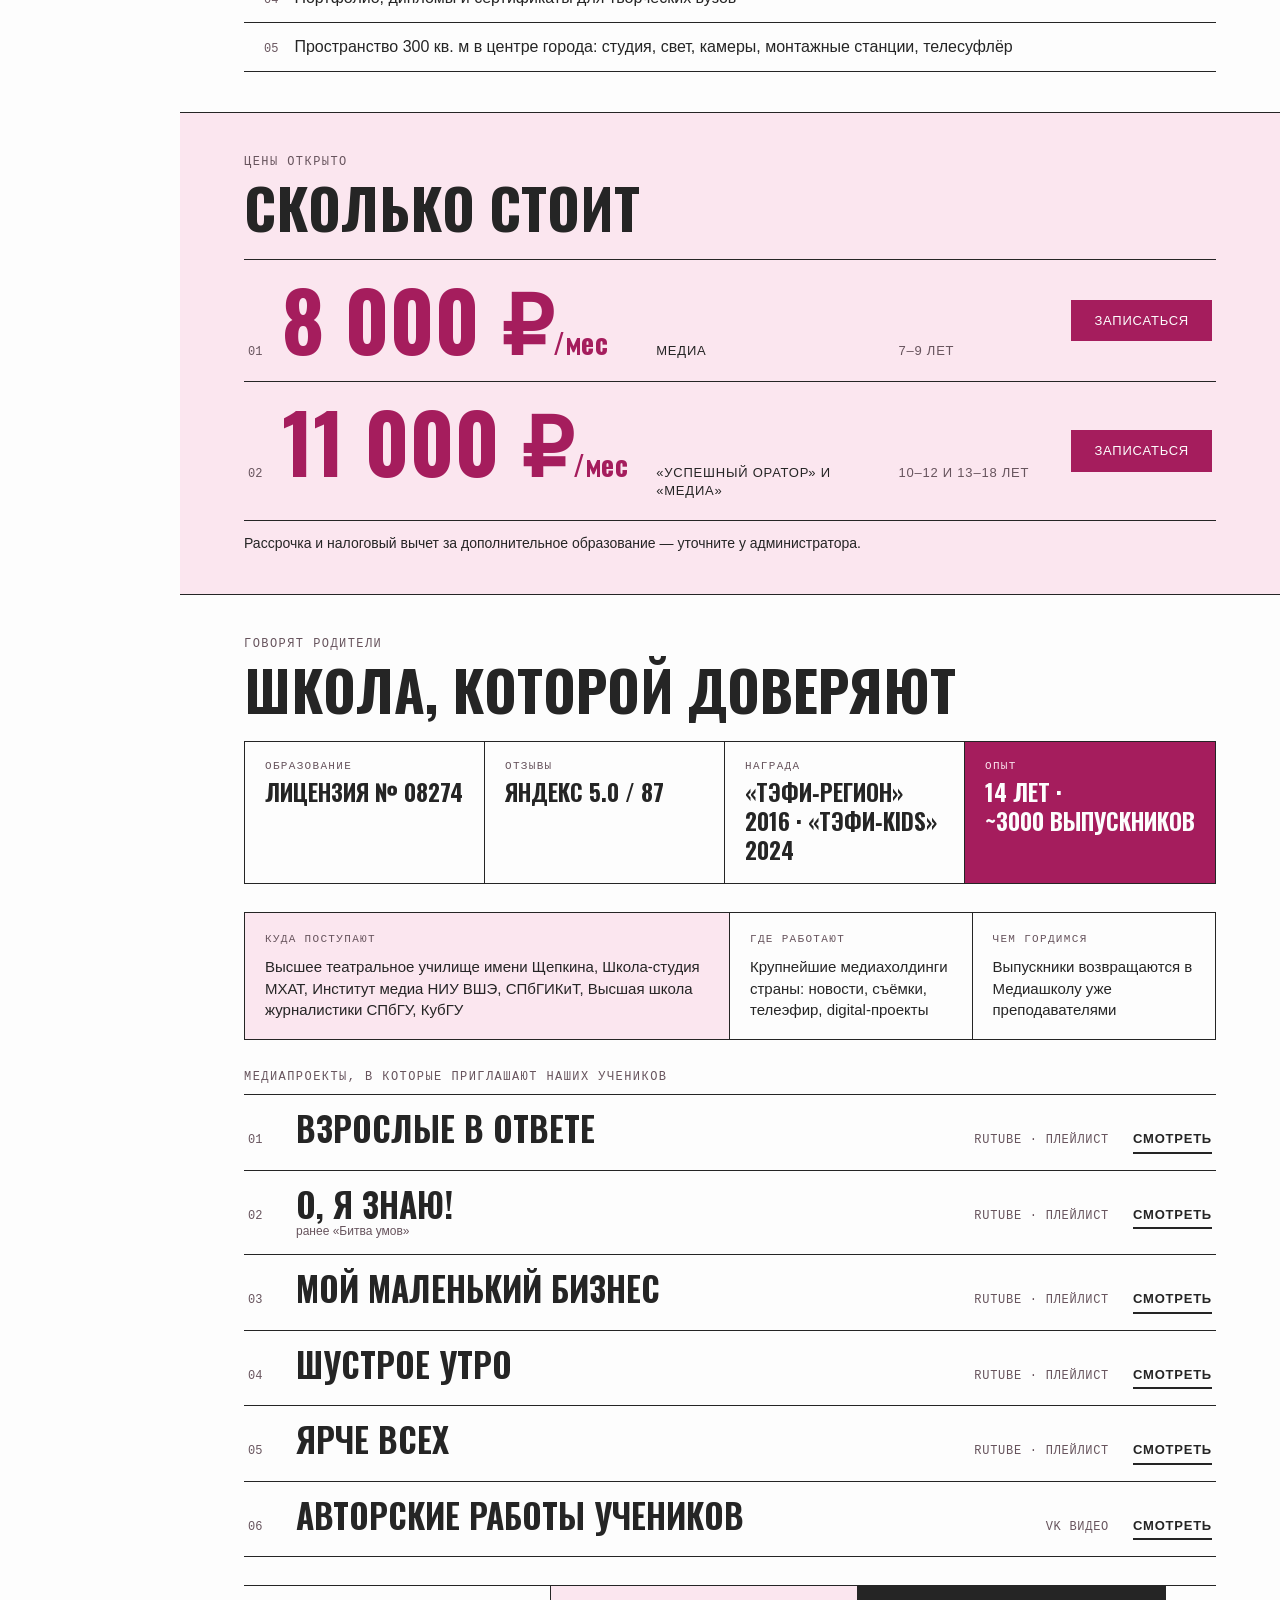
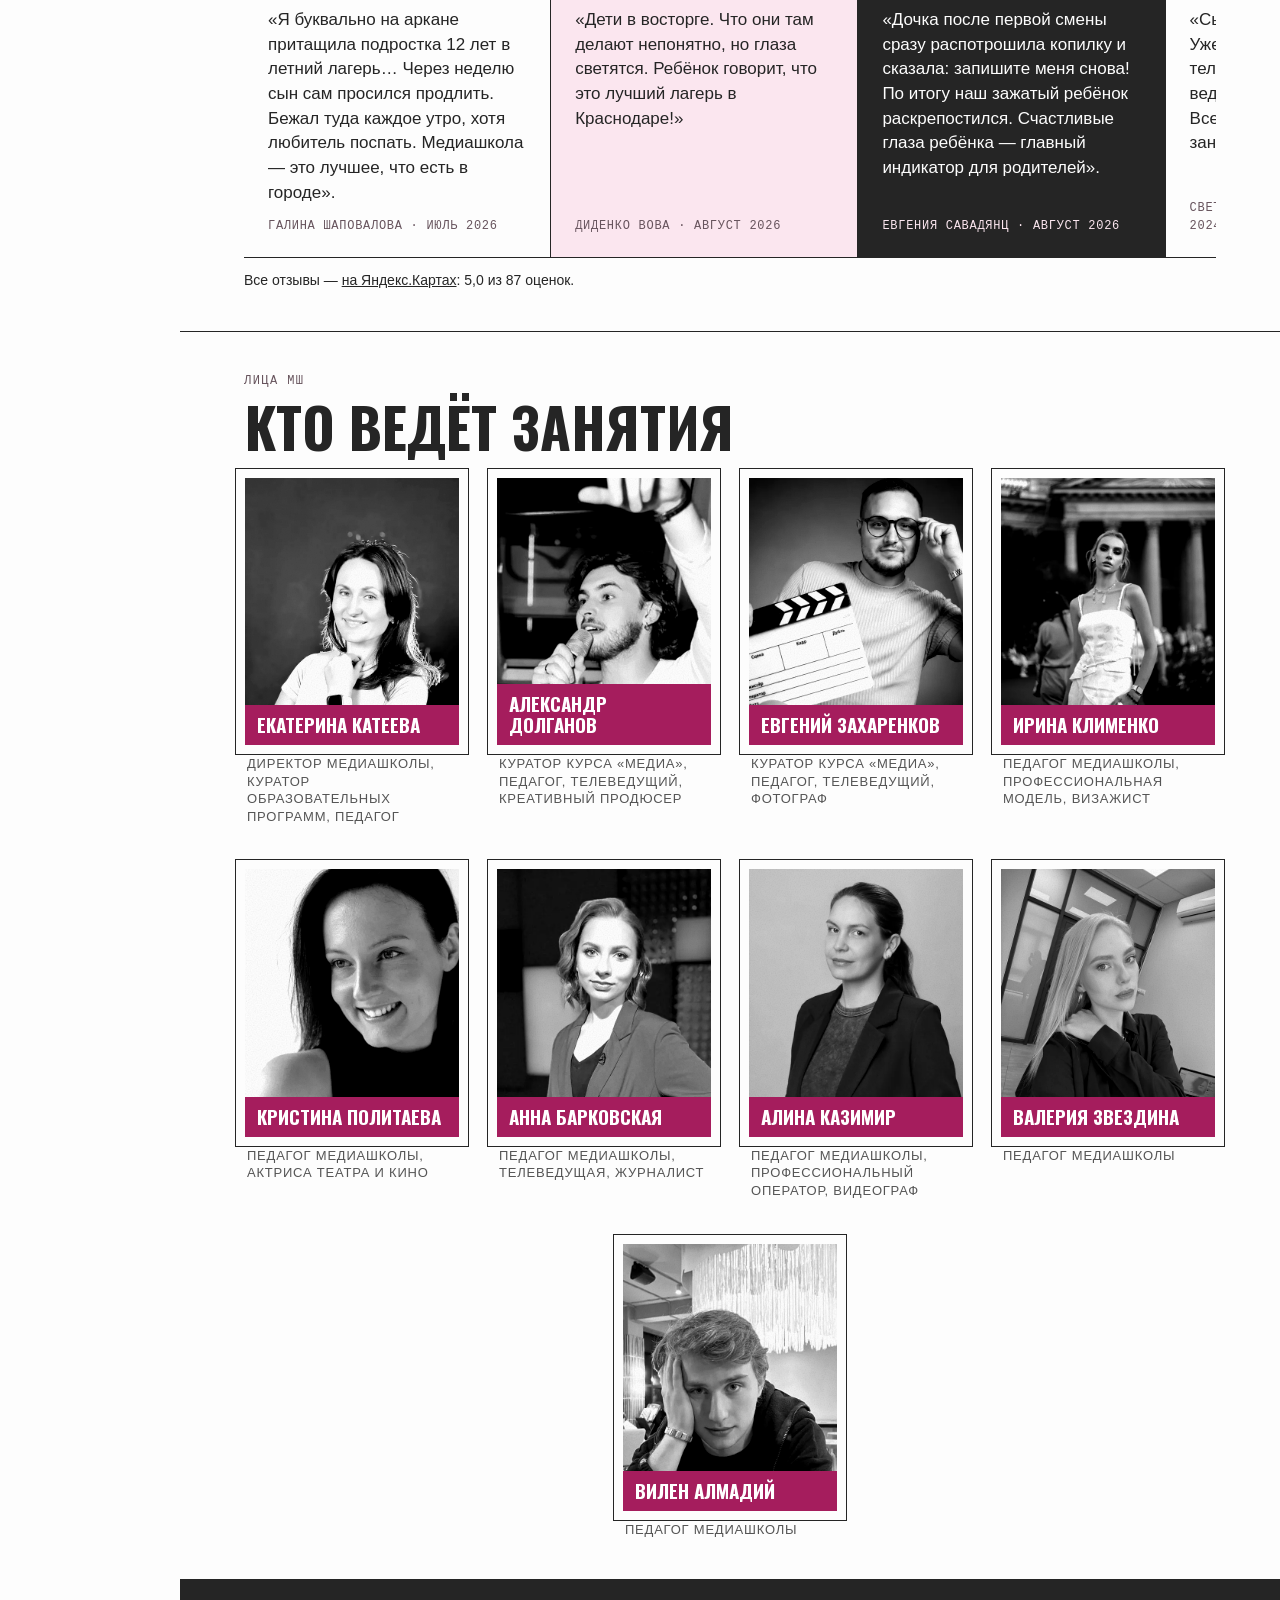
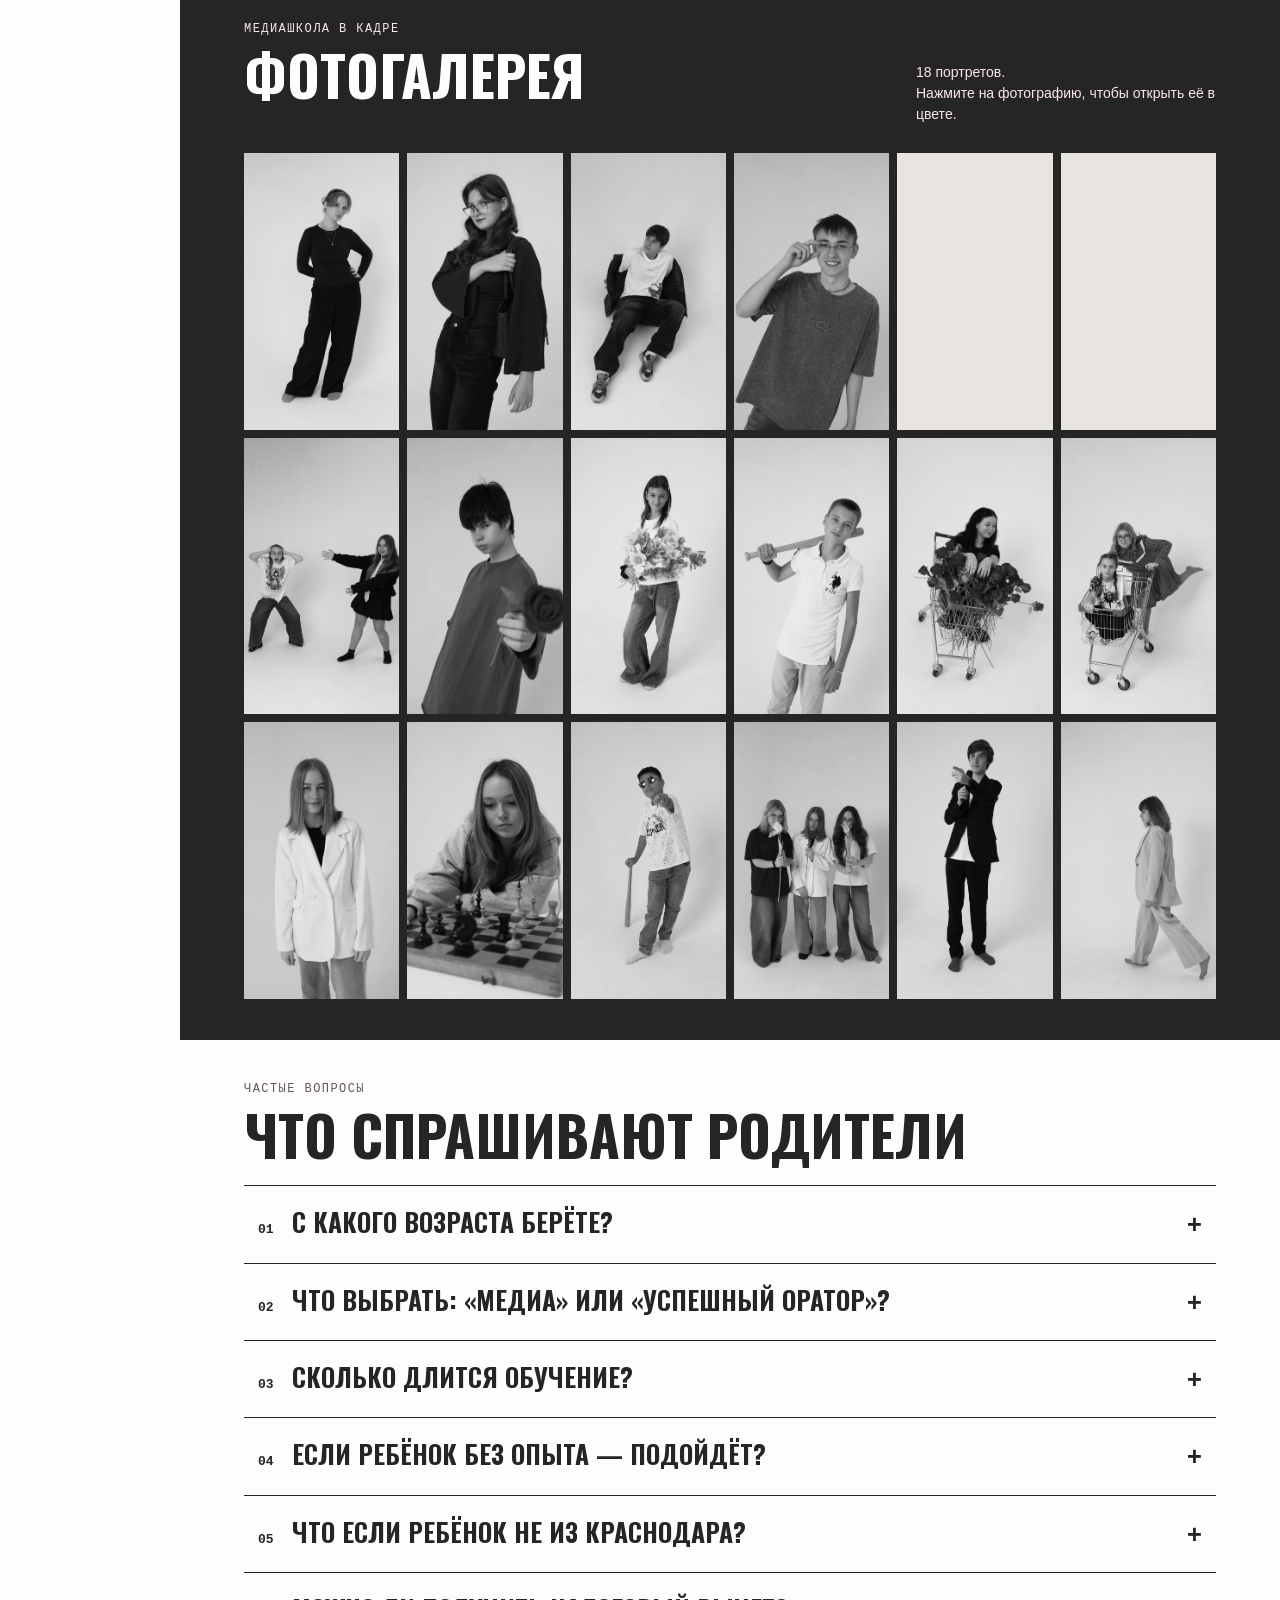
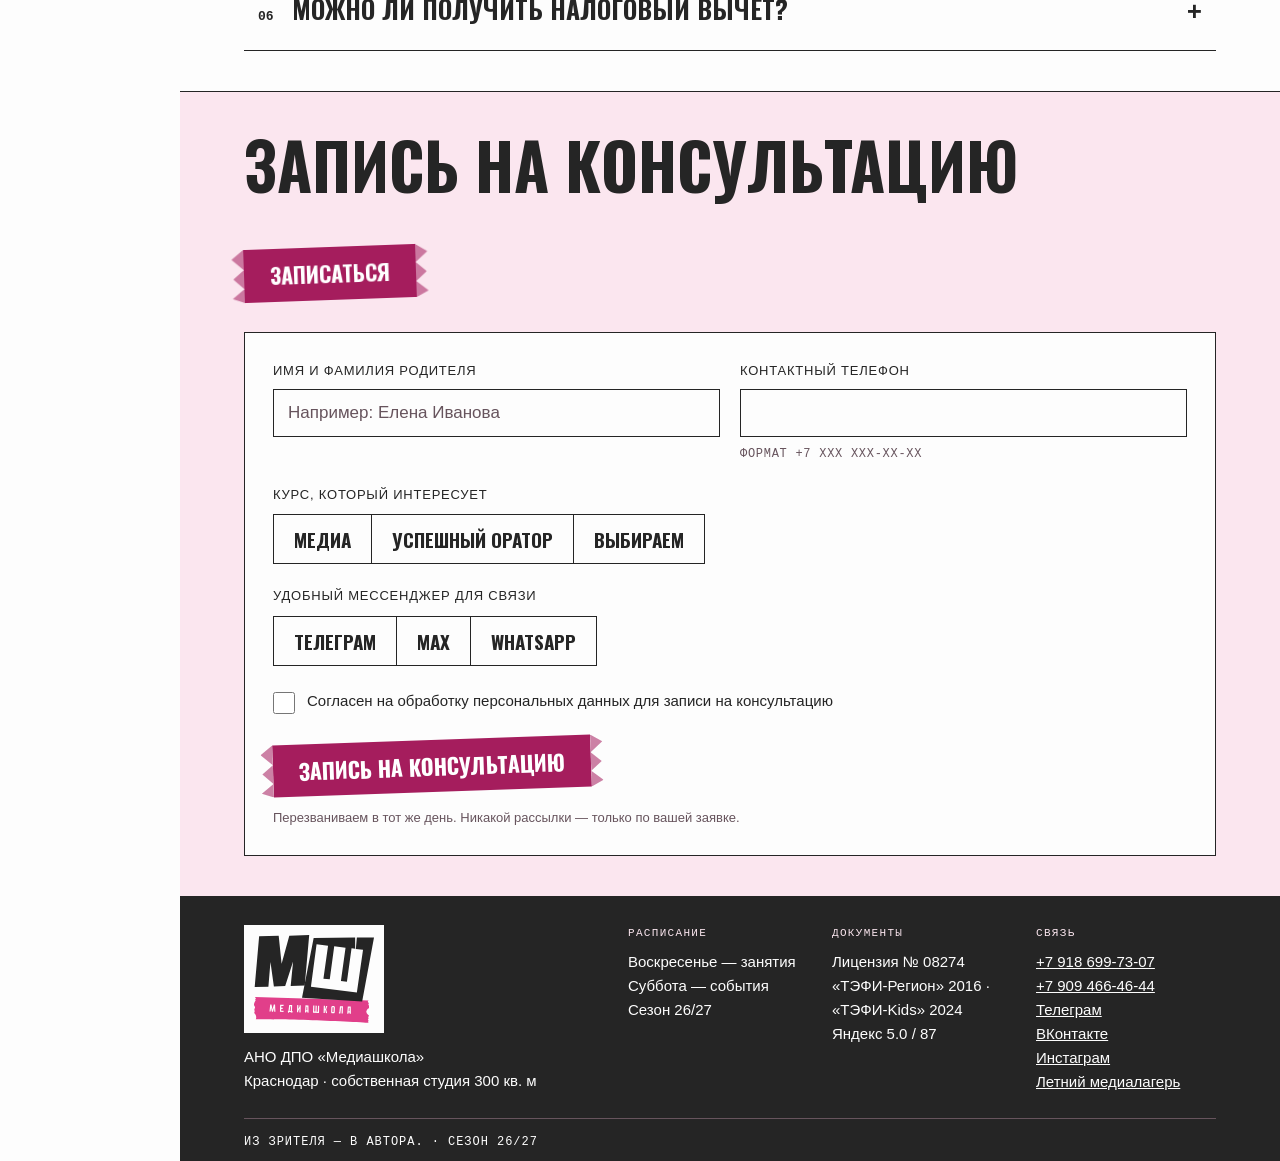
==== commit 5536a2ec: "Remove decorative tape above teacher portraits" ====
--- a/index.html
+++ b/index.html
@@ -21,7 +21,7 @@
 <meta property="og:image:alt" content="Логотип Медиашколы: сезон 26/27">
 <meta name="twitter:card" content="summary_large_image">
 <link rel="icon" href="assets/brand/logo.svg" type="image/svg+xml">
-<link rel="stylesheet" href="assets/site.css?v=20261003-courses1">
+<link rel="stylesheet" href="assets/site.css?v=20261003-teachers1">
 <link rel="stylesheet" href="assets/gallery-previews.css?v=20261003-autoplay1">
 </head>
 <body class="gallery-option option-b">
--- a/assets/site.css
+++ b/assets/site.css
@@ -440,8 +440,6 @@
 /* ксерокс-зерно — только внутри фотографии, фон остаётся стерильным */
 .tm-shot::after{content:'';position:absolute;inset:0;pointer-events:none;mix-blend-mode:multiply;opacity:.3;
   background-image:url("data:image/svg+xml;utf8,<svg xmlns='http://www.w3.org/2000/svg' width='140' height='140'><filter id='n'><feTurbulence type='fractalNoise' baseFrequency='0.8' numOctaves='3' stitchTiles='stitch'/><feColorMatrix type='saturate' values='0'/></filter><rect width='140' height='140' filter='url(%23n)' opacity='0.55'/></svg>")}
-/* скотч, который держит кадр */
-.tm-shot::before{content:'';position:absolute;z-index:2;top:-9px;left:14px;width:74px;height:22px;background:rgba(37,37,37,.82);transform:rotate(-6deg)}
 .tm-name{position:absolute;z-index:3;left:0;right:0;bottom:0;background:var(--ink);color:#fff;font-family:var(--display);font-weight:700;font-size:19px;line-height:1.15;text-transform:uppercase;padding:9px 12px}
 .tm-role{font-size:13px;line-height:1.35;text-transform:uppercase;letter-spacing:.06em;padding:10px 2px 0;color:rgba(37,37,37,.78)}
 /* ракорд вместо ещё не снятого портрета */
@@ -738,7 +736,6 @@
 
 /* Цвет подписей связывает живые лица с брендом, без изменения самих фотографий. */
 .tm-name{background:var(--action)}
-.tm-shot::before{background:var(--accent)}
 #gallery{background:var(--ink);color:var(--bg)}
 #gallery .kicker,#gallery .gallery-heading>p{color:var(--paper-pink)}
 #gallery .portrait:focus-visible{outline-color:var(--bg)}
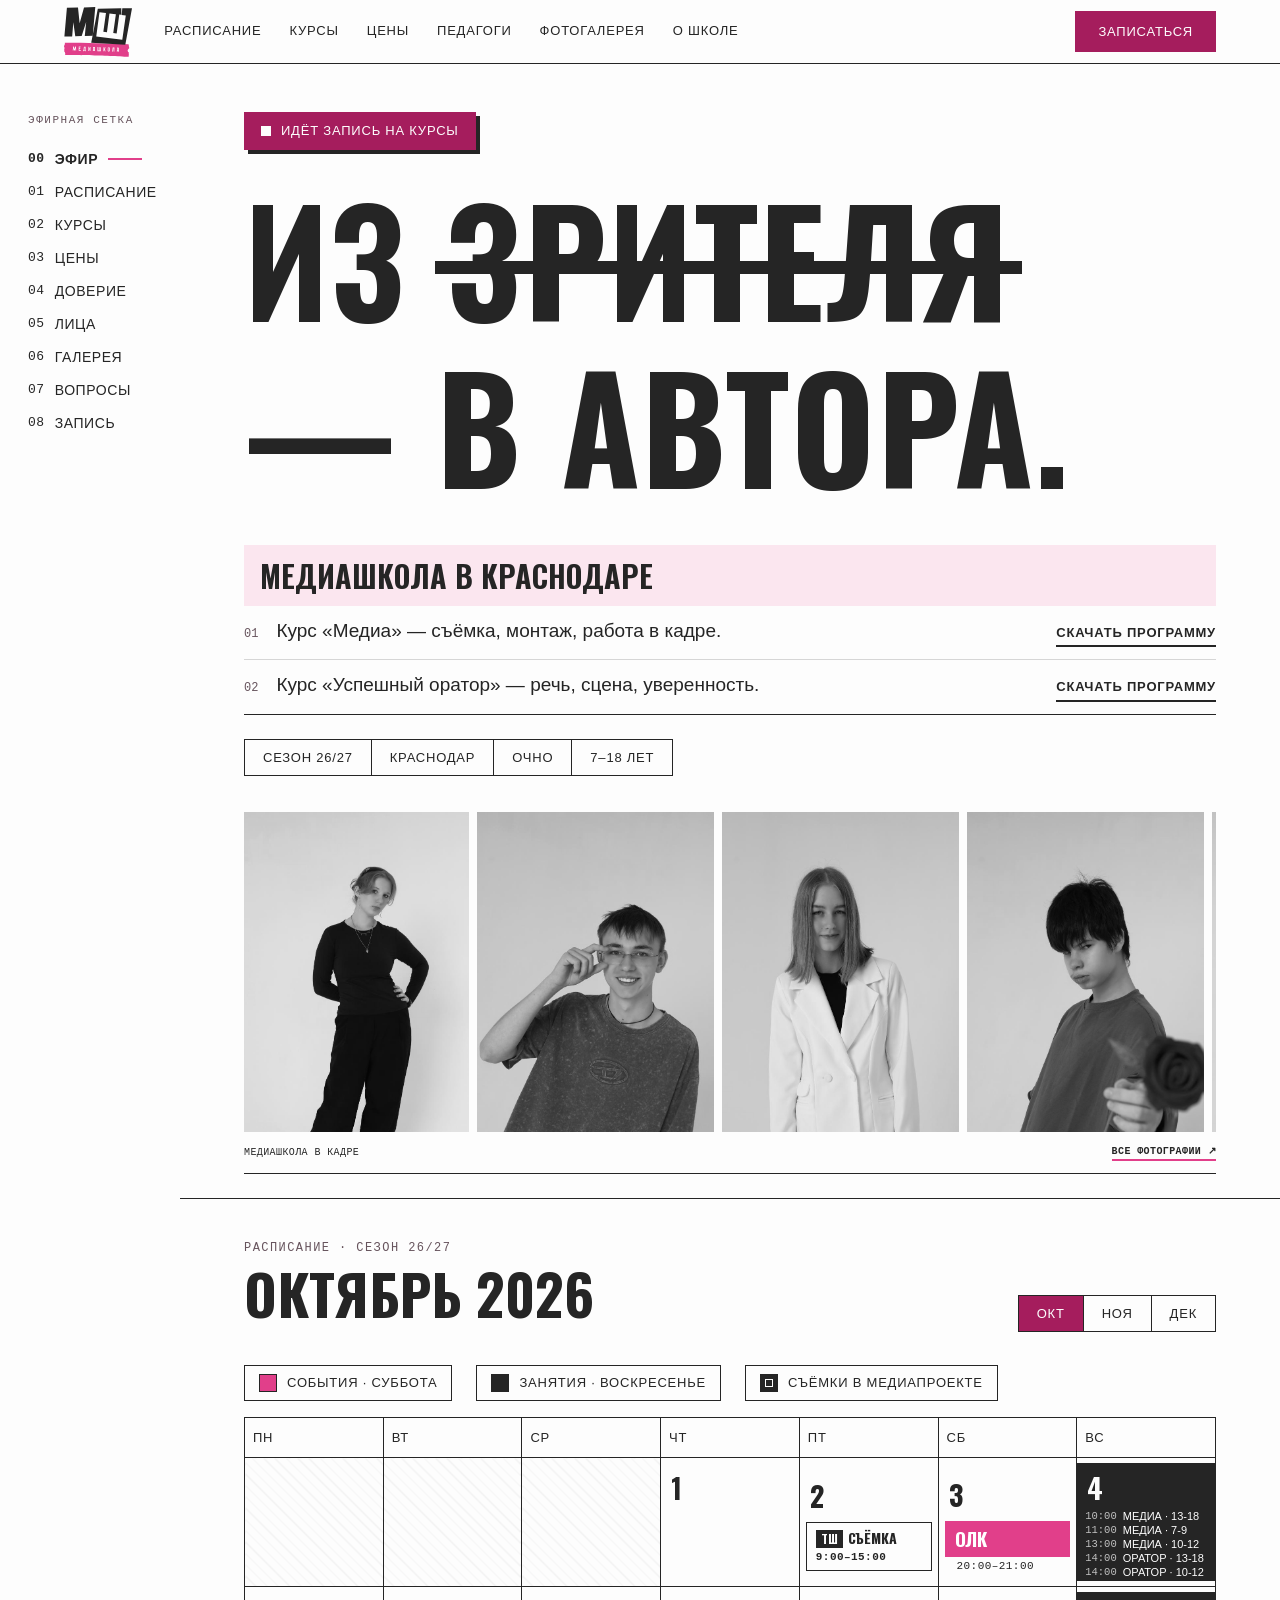
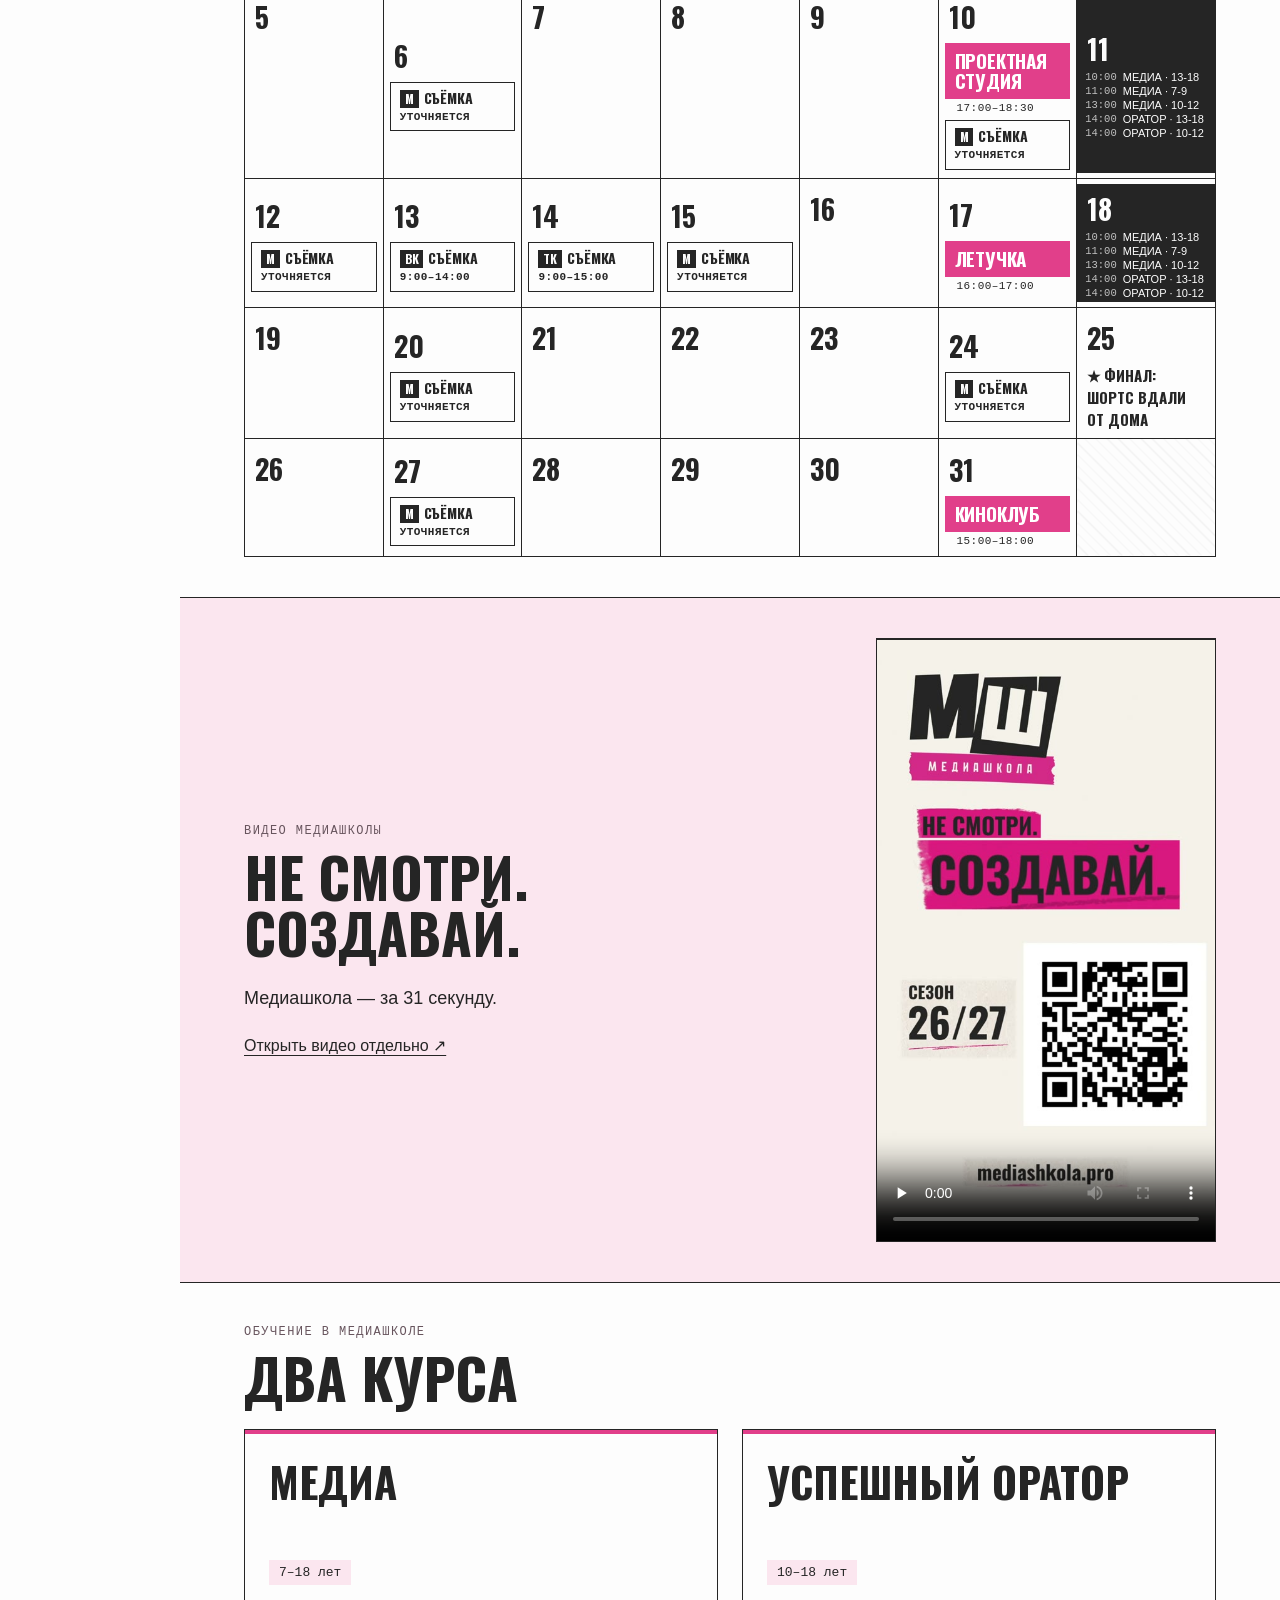
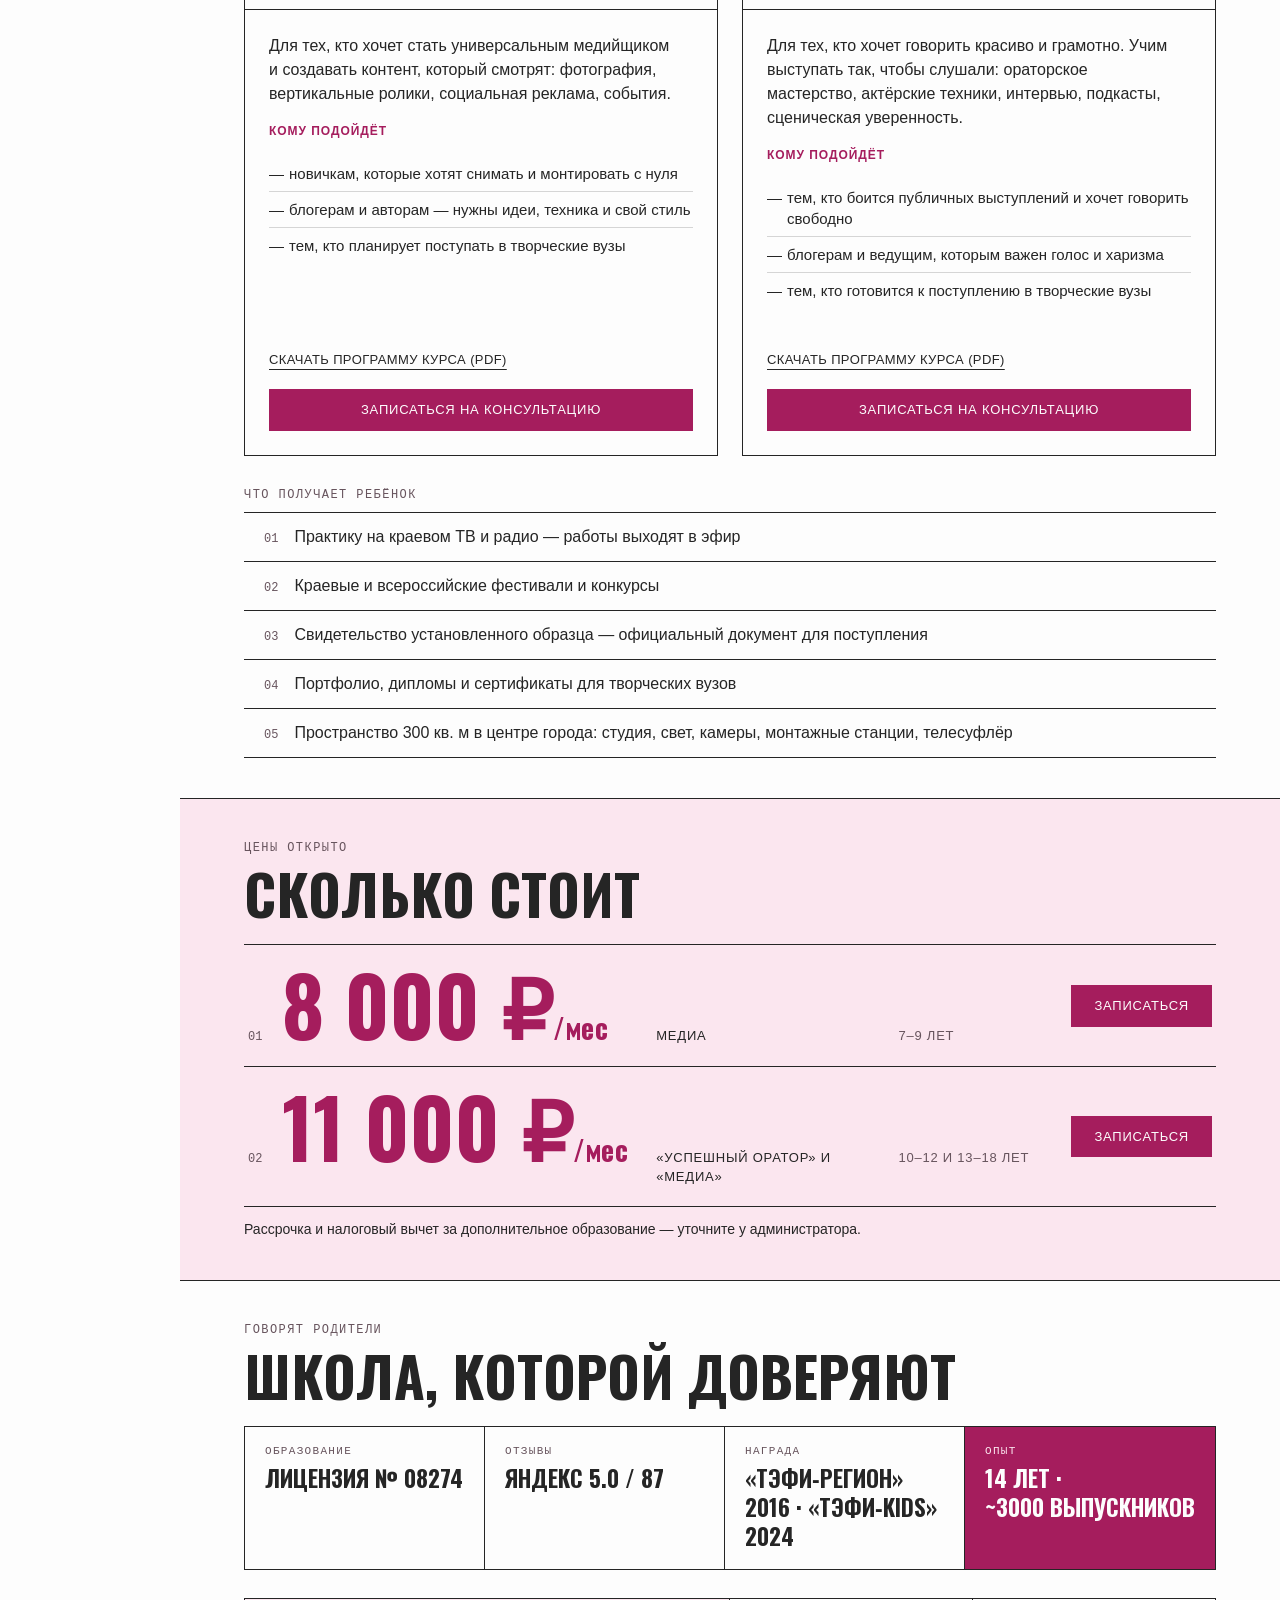
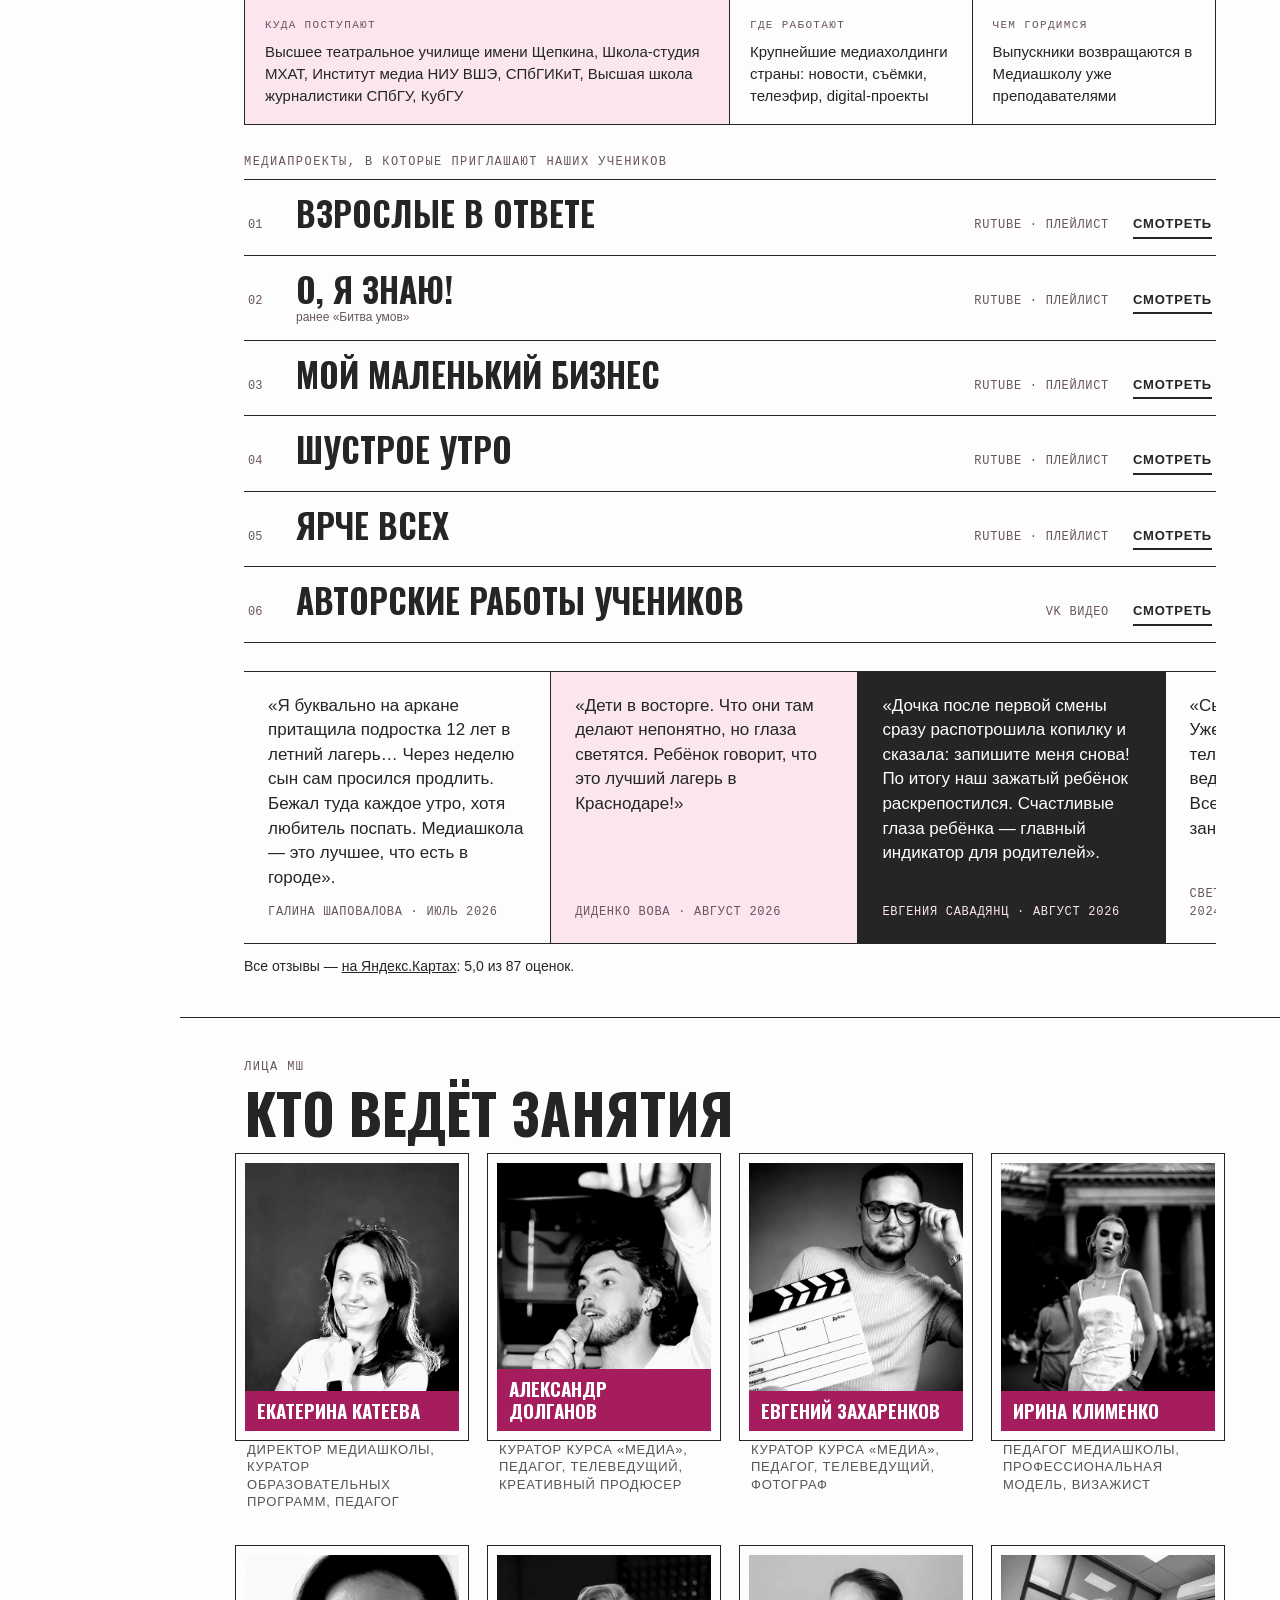
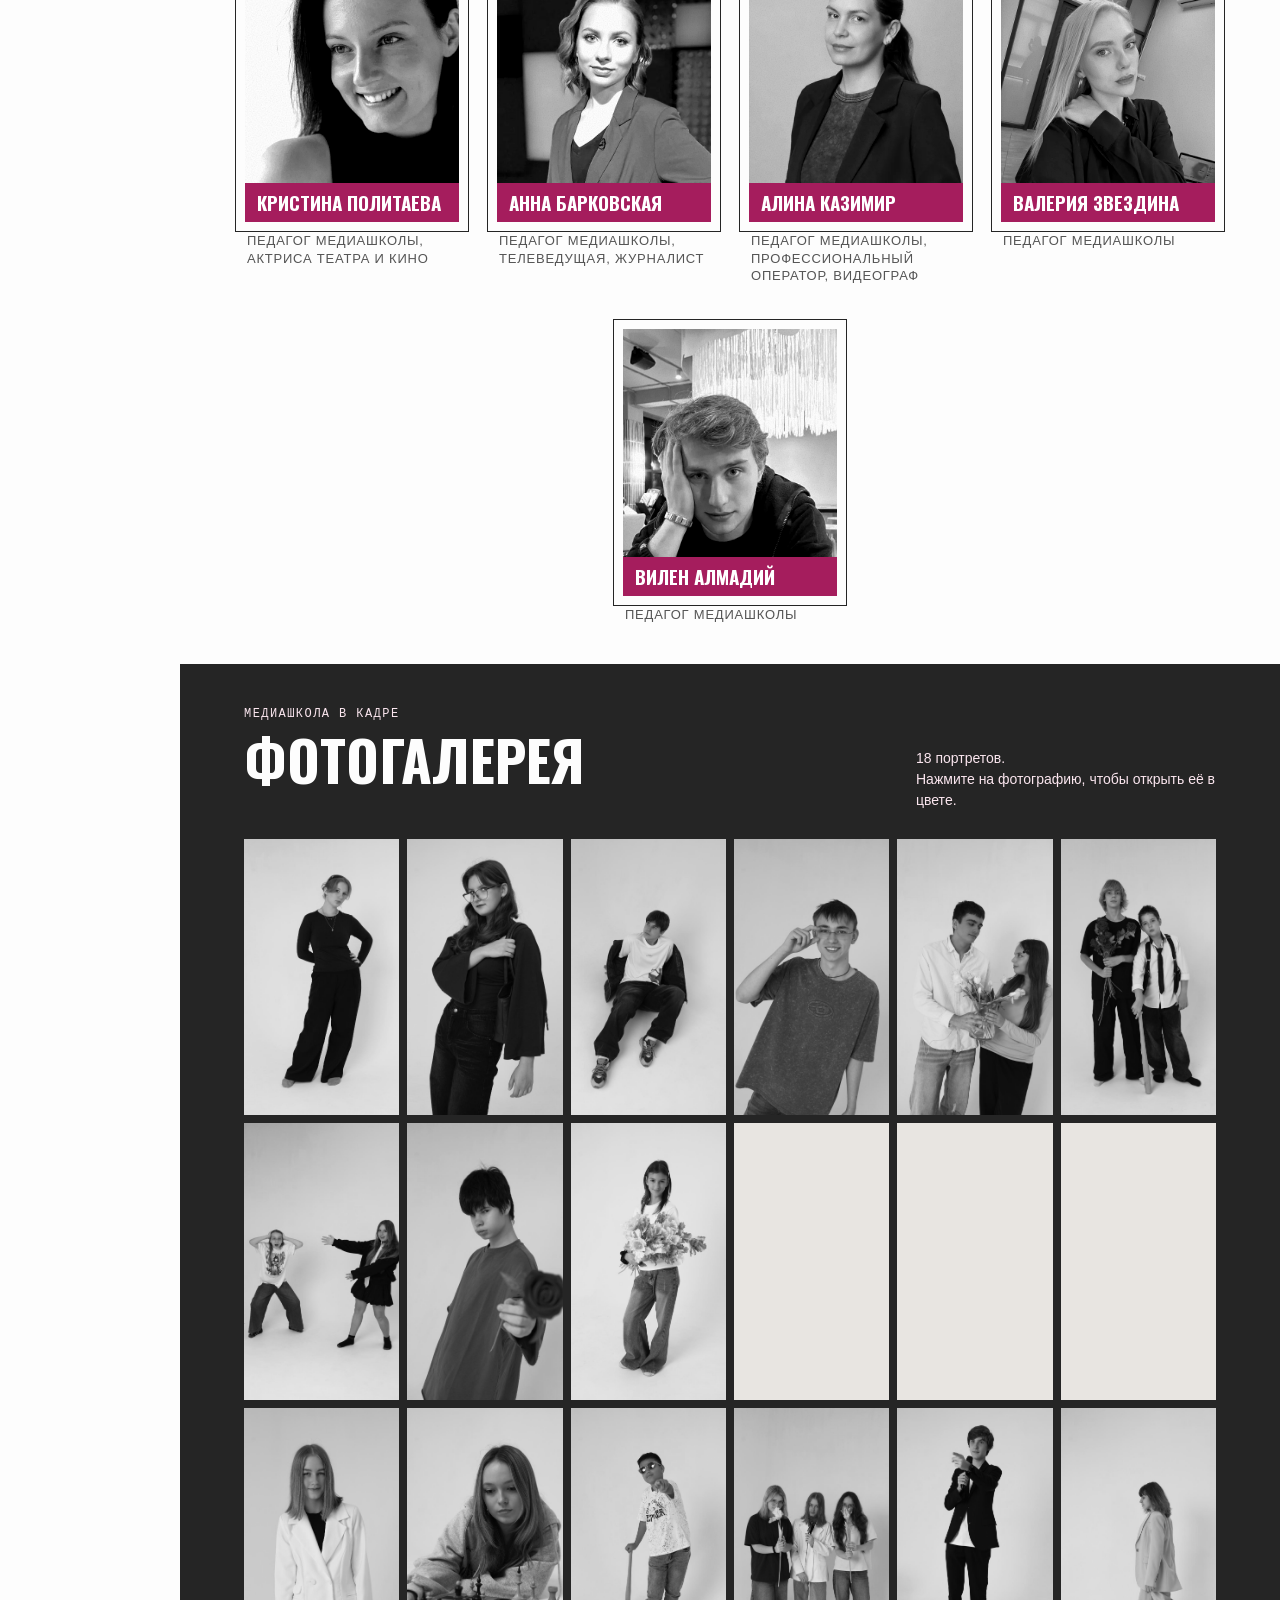
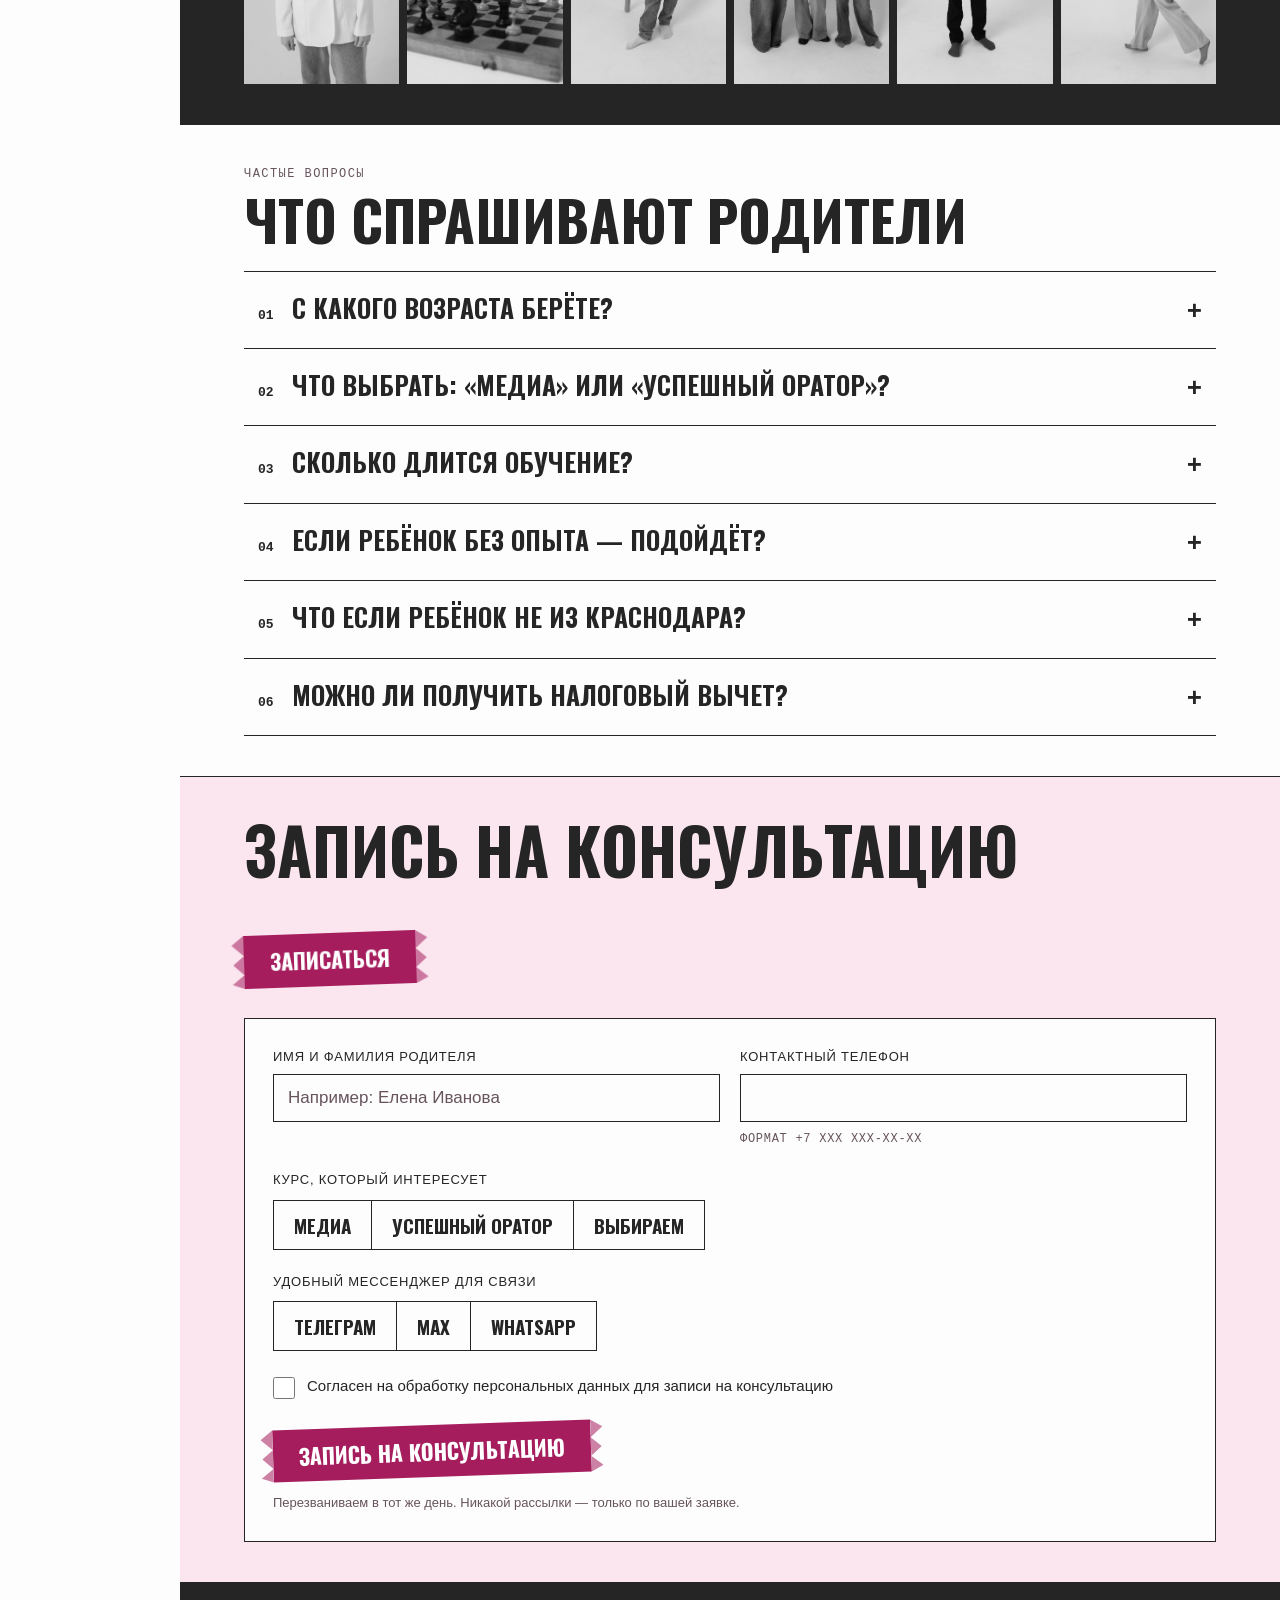
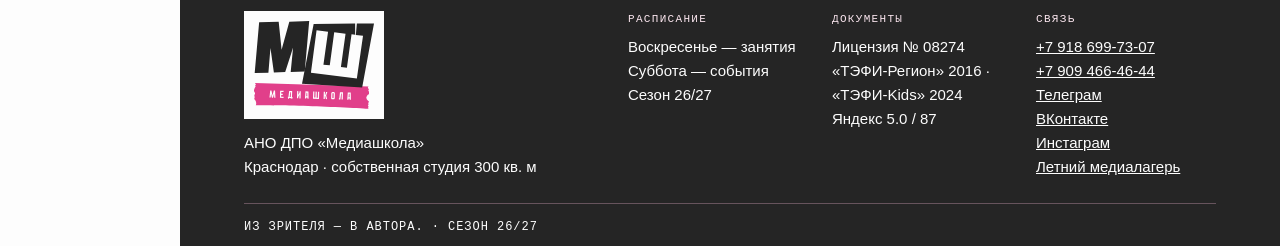
==== commit 7d920ff2: "feat: publish Katya-approved homepage video placement" ====
--- a/index.html
+++ b/index.html
@@ -23,6 +23,7 @@
 <link rel="icon" href="assets/brand/logo.svg" type="image/svg+xml">
 <link rel="stylesheet" href="assets/site.css?v=20261003-teachers1">
 <link rel="stylesheet" href="assets/gallery-previews.css?v=20261003-autoplay1">
+<link rel="stylesheet" href="assets/school-video.css?v=20261023-1">
 </head>
 <body class="gallery-option option-b">
 <a class="skip-link" href="#calendar">К расписанию</a>
@@ -114,6 +115,20 @@
         <tbody id="grid-body"></tbody>
       </table>
       <div class="agenda" id="agenda" aria-labelledby="cal-title"></div>
+    </section>
+
+    <section class="strip school-video" id="school-video" aria-labelledby="school-video-title">
+      <div class="school-video-copy">
+        <p class="kicker">Видео Медиашколы</p>
+        <h2 id="school-video-title">Не смотри.<br>Создавай.</h2>
+        <p>Медиашкола — за 31 секунду.</p>
+        <a href="assets/videos/mediashkola-2026-10.mp4">Открыть видео отдельно ↗</a>
+      </div>
+      <video id="school-film" controls playsinline preload="none" width="1080" height="1920"
+        poster="assets/videos/mediashkola-2026-10-poster.jpg" aria-label="Видеоролик Медиашколы, 31 секунда">
+        <source src="assets/videos/mediashkola-2026-10.mp4" type="video/mp4">
+        Ваш браузер не поддерживает встроенное видео. <a href="assets/videos/mediashkola-2026-10.mp4">Открыть ролик</a>.
+      </video>
     </section>
 
     <!-- Курсы и «что даём» — из контент-дока Кати (САЙТ МЕДИАШКОЛЫ 2026-2027).
--- a/assets/school-video.css
+++ b/assets/school-video.css
@@ -0,0 +1,9 @@
+/* Full portrait, native playback controls and no automatic video download. */
+.school-video{display:grid;grid-template-columns:minmax(0,1fr) minmax(220px,340px);gap:32px;align-items:center;background:var(--paper-pink)}
+.school-video-copy{min-width:0}
+.school-video h2{margin-bottom:18px}
+.school-video-copy>p:not(.kicker){margin:0 0 22px;font-size:18px}
+.school-video-copy>a{color:var(--ink);text-underline-offset:4px}
+.school-video video{display:block;width:100%;height:auto;max-height:640px;aspect-ratio:9/16;object-fit:contain;background:var(--ink);border:var(--rule) solid var(--ink)}
+.school-video video:focus-visible{outline:3px solid var(--ink);outline-offset:5px}
+@media(max-width:700px){.school-video{grid-template-columns:1fr;gap:22px}.school-video video{width:auto;max-width:100%;height:min(65svh,640px);justify-self:center}.school-video h2{font-size:clamp(36px,10vw,58px)}}
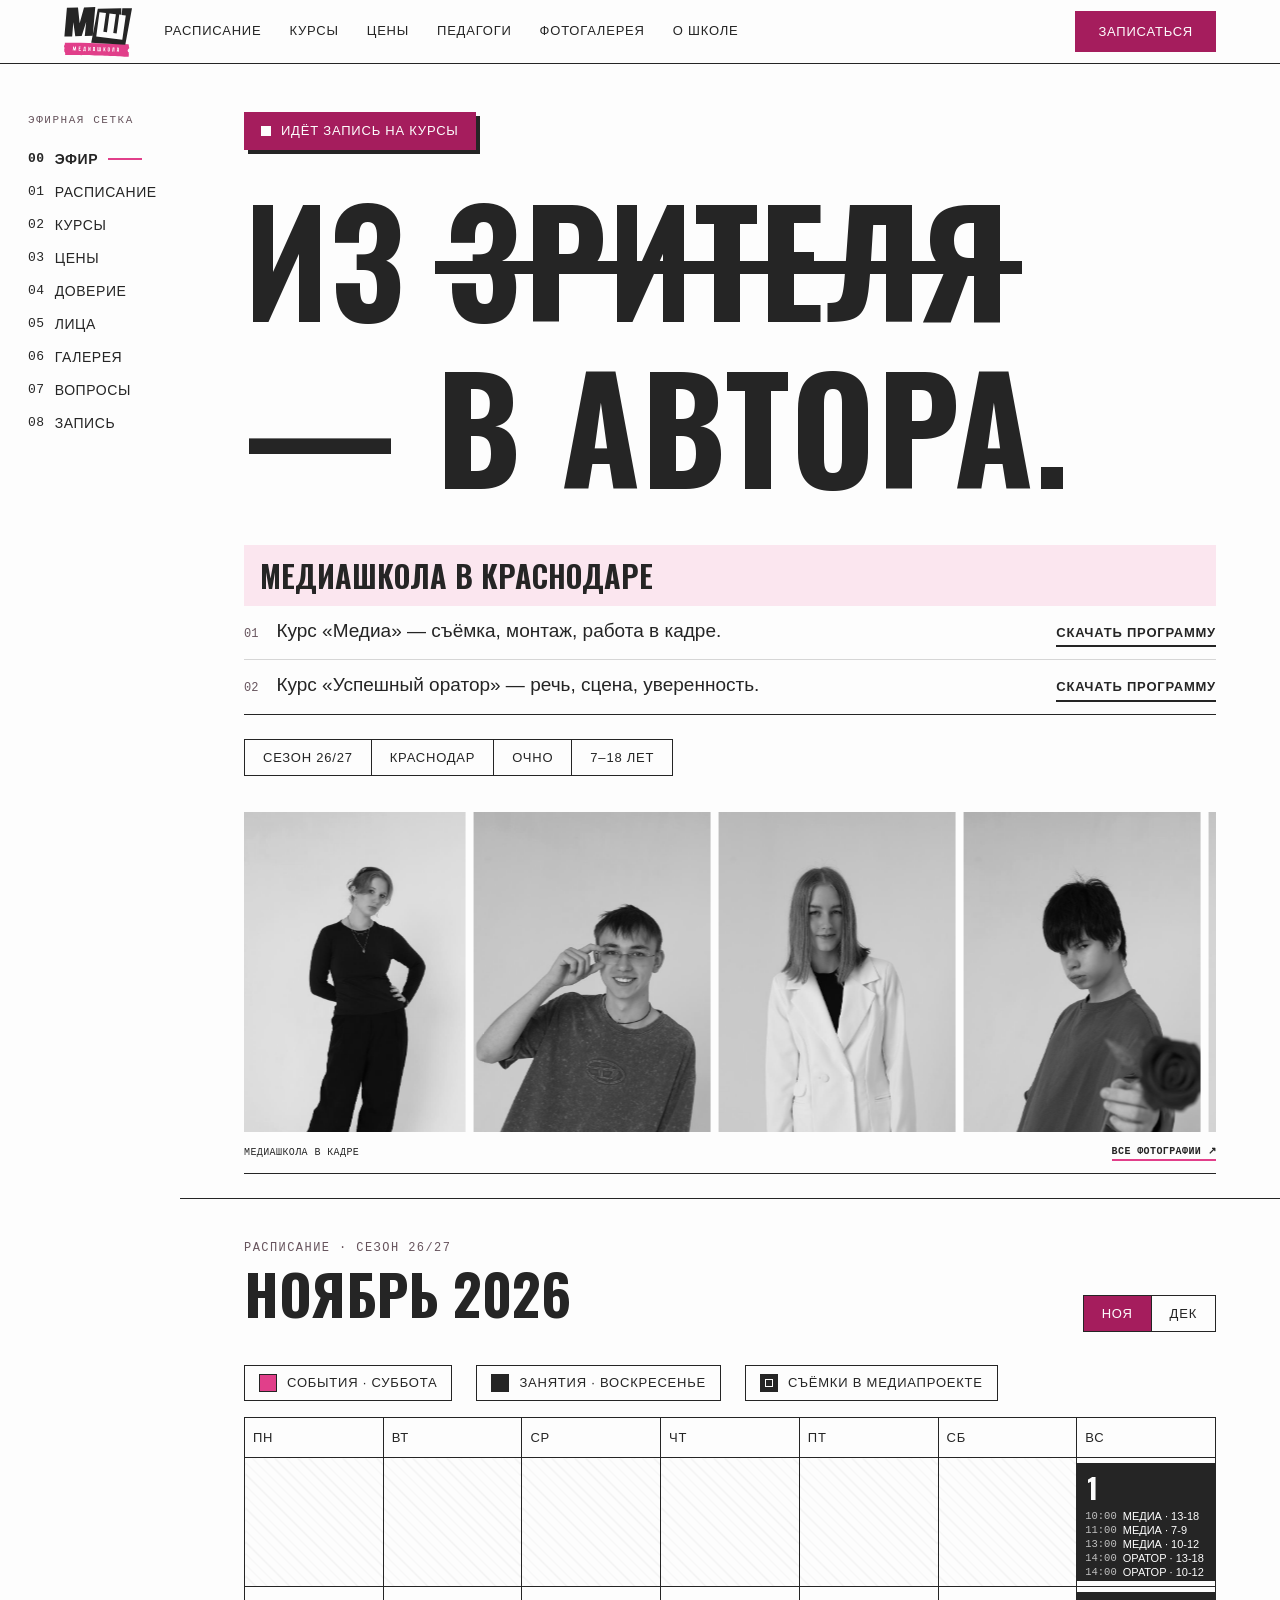
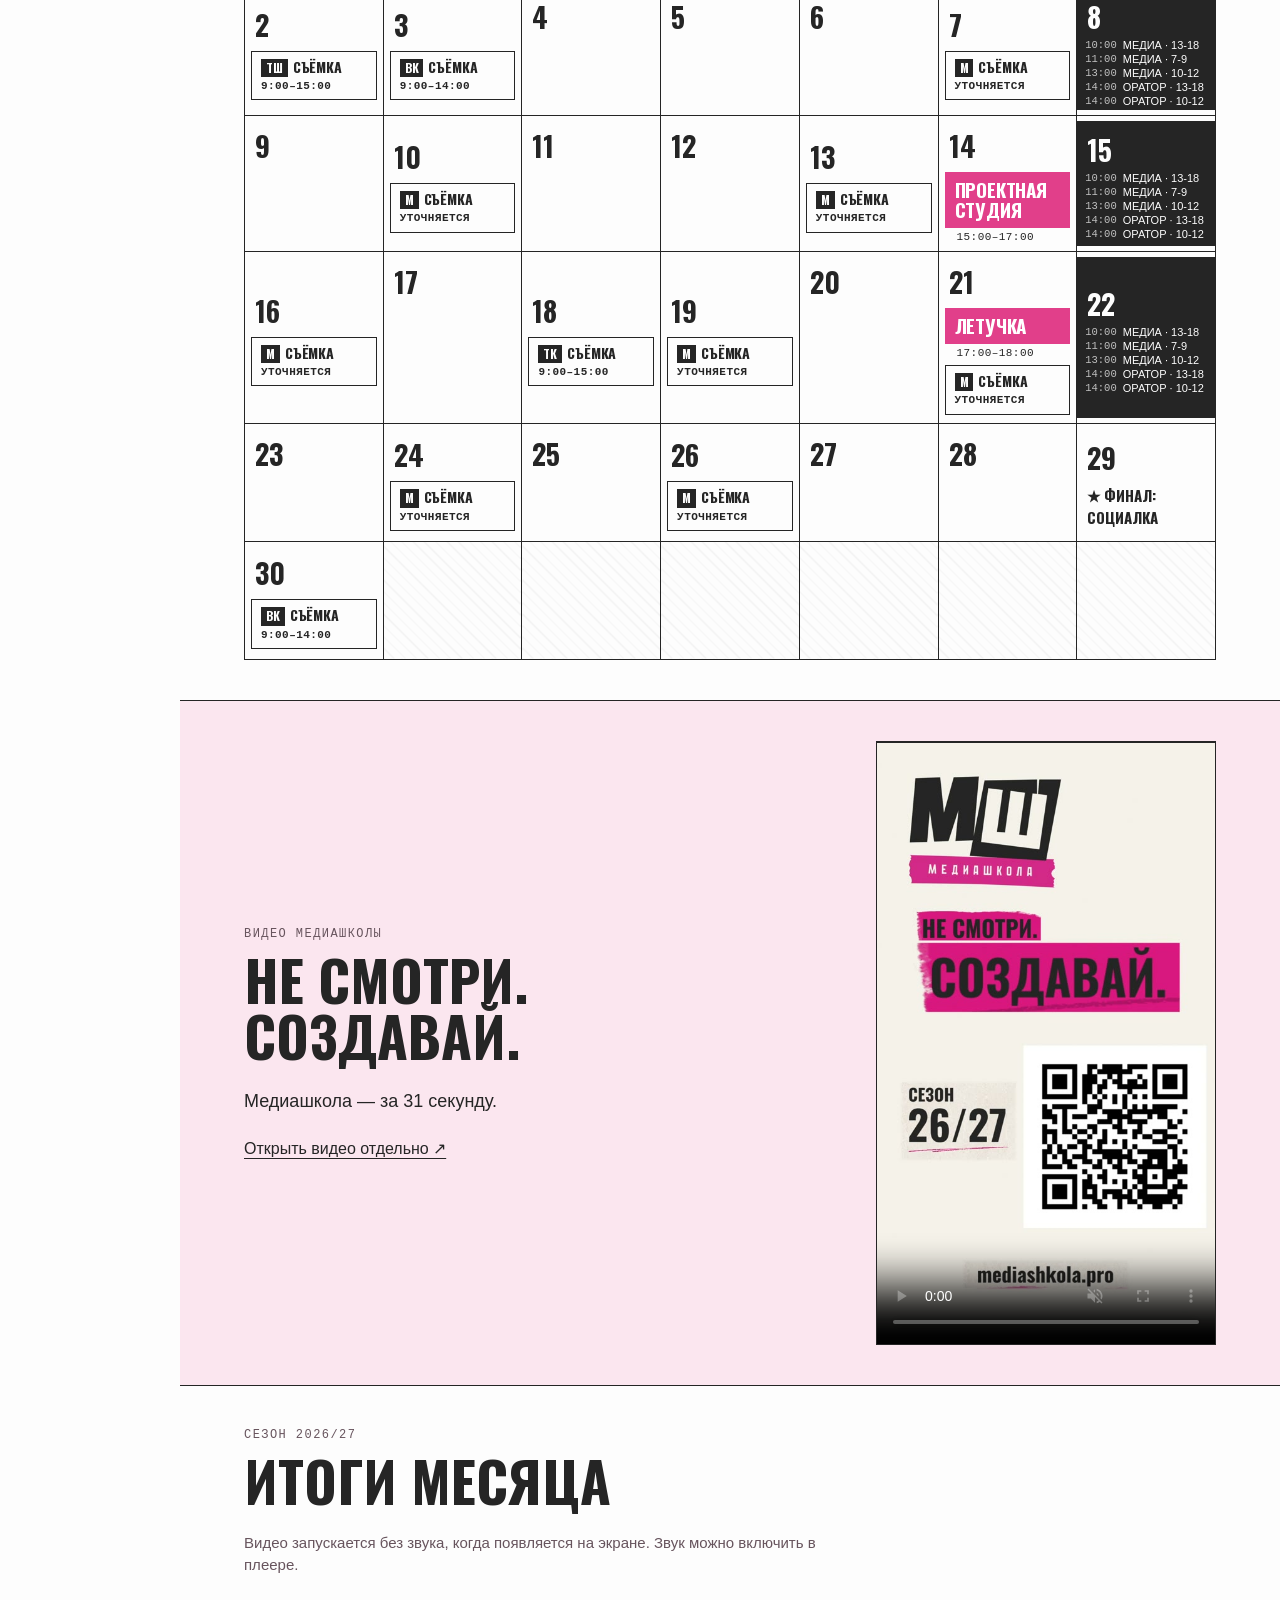
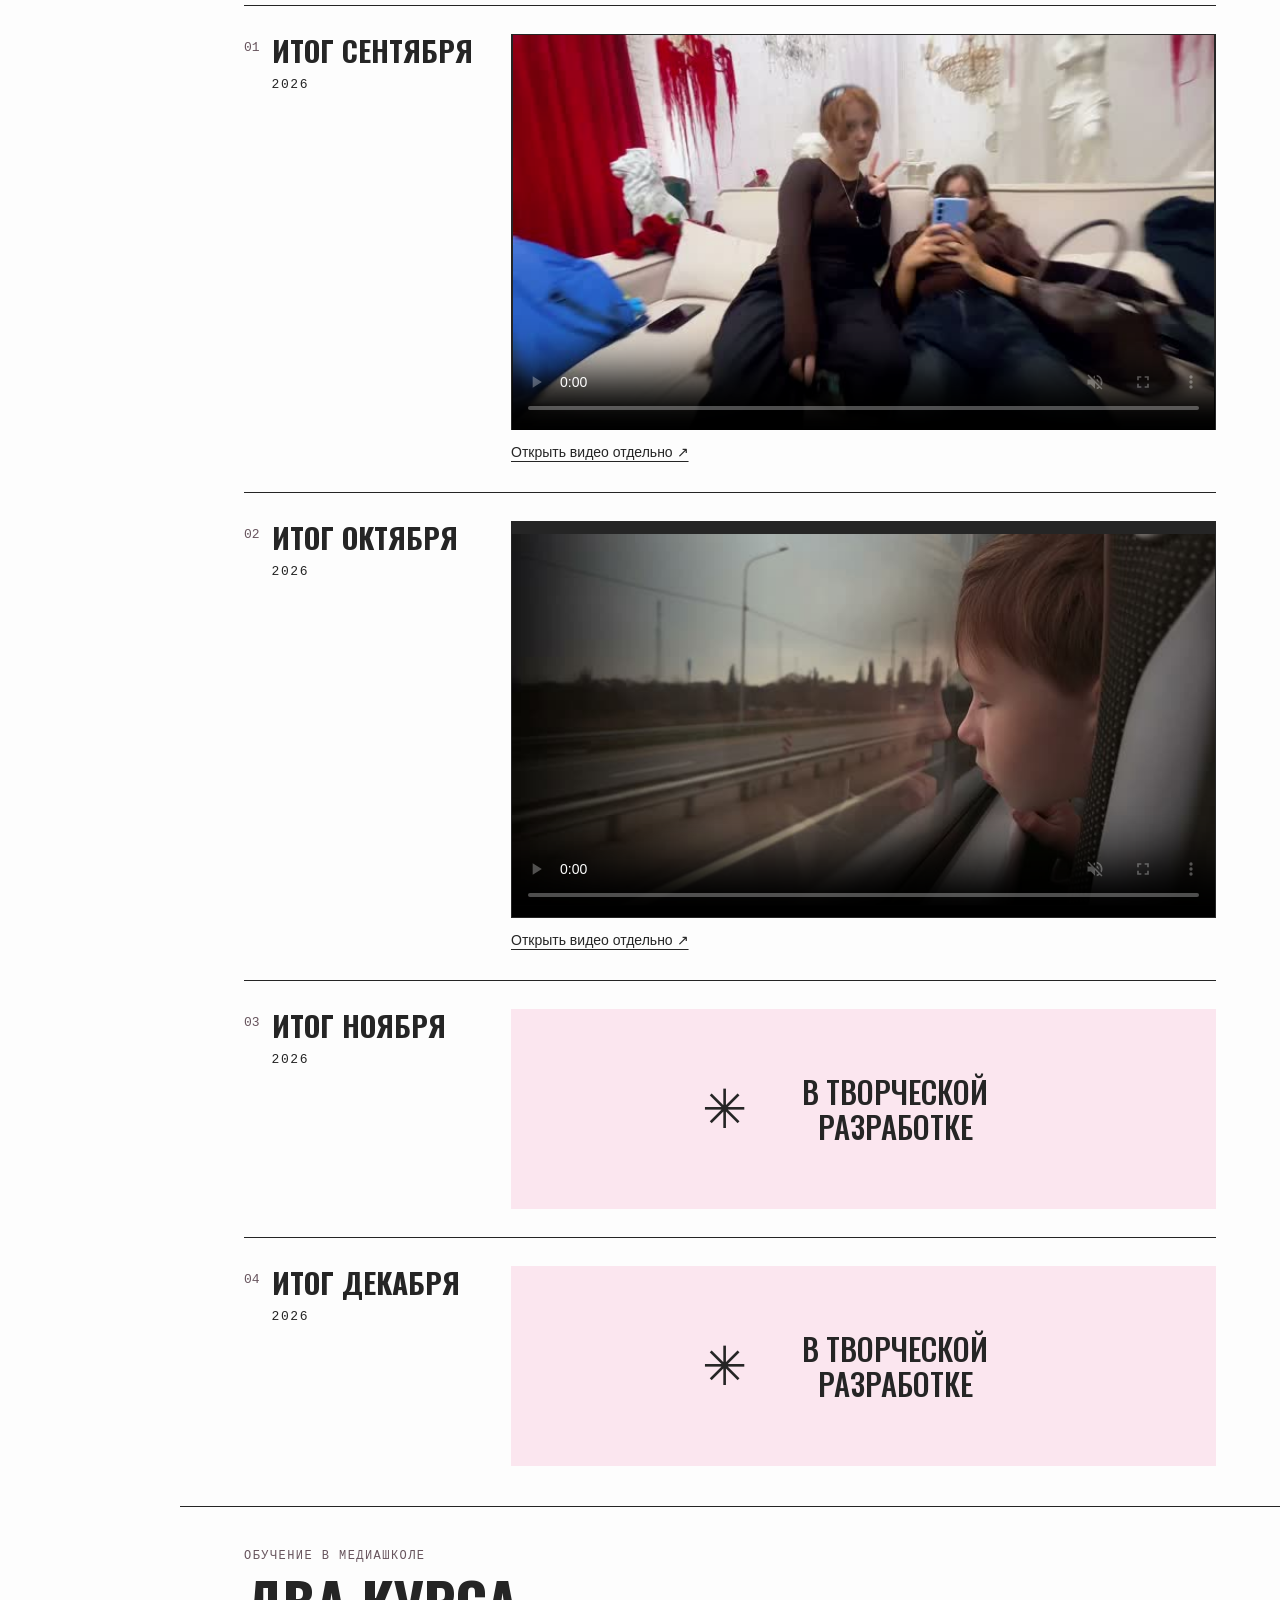
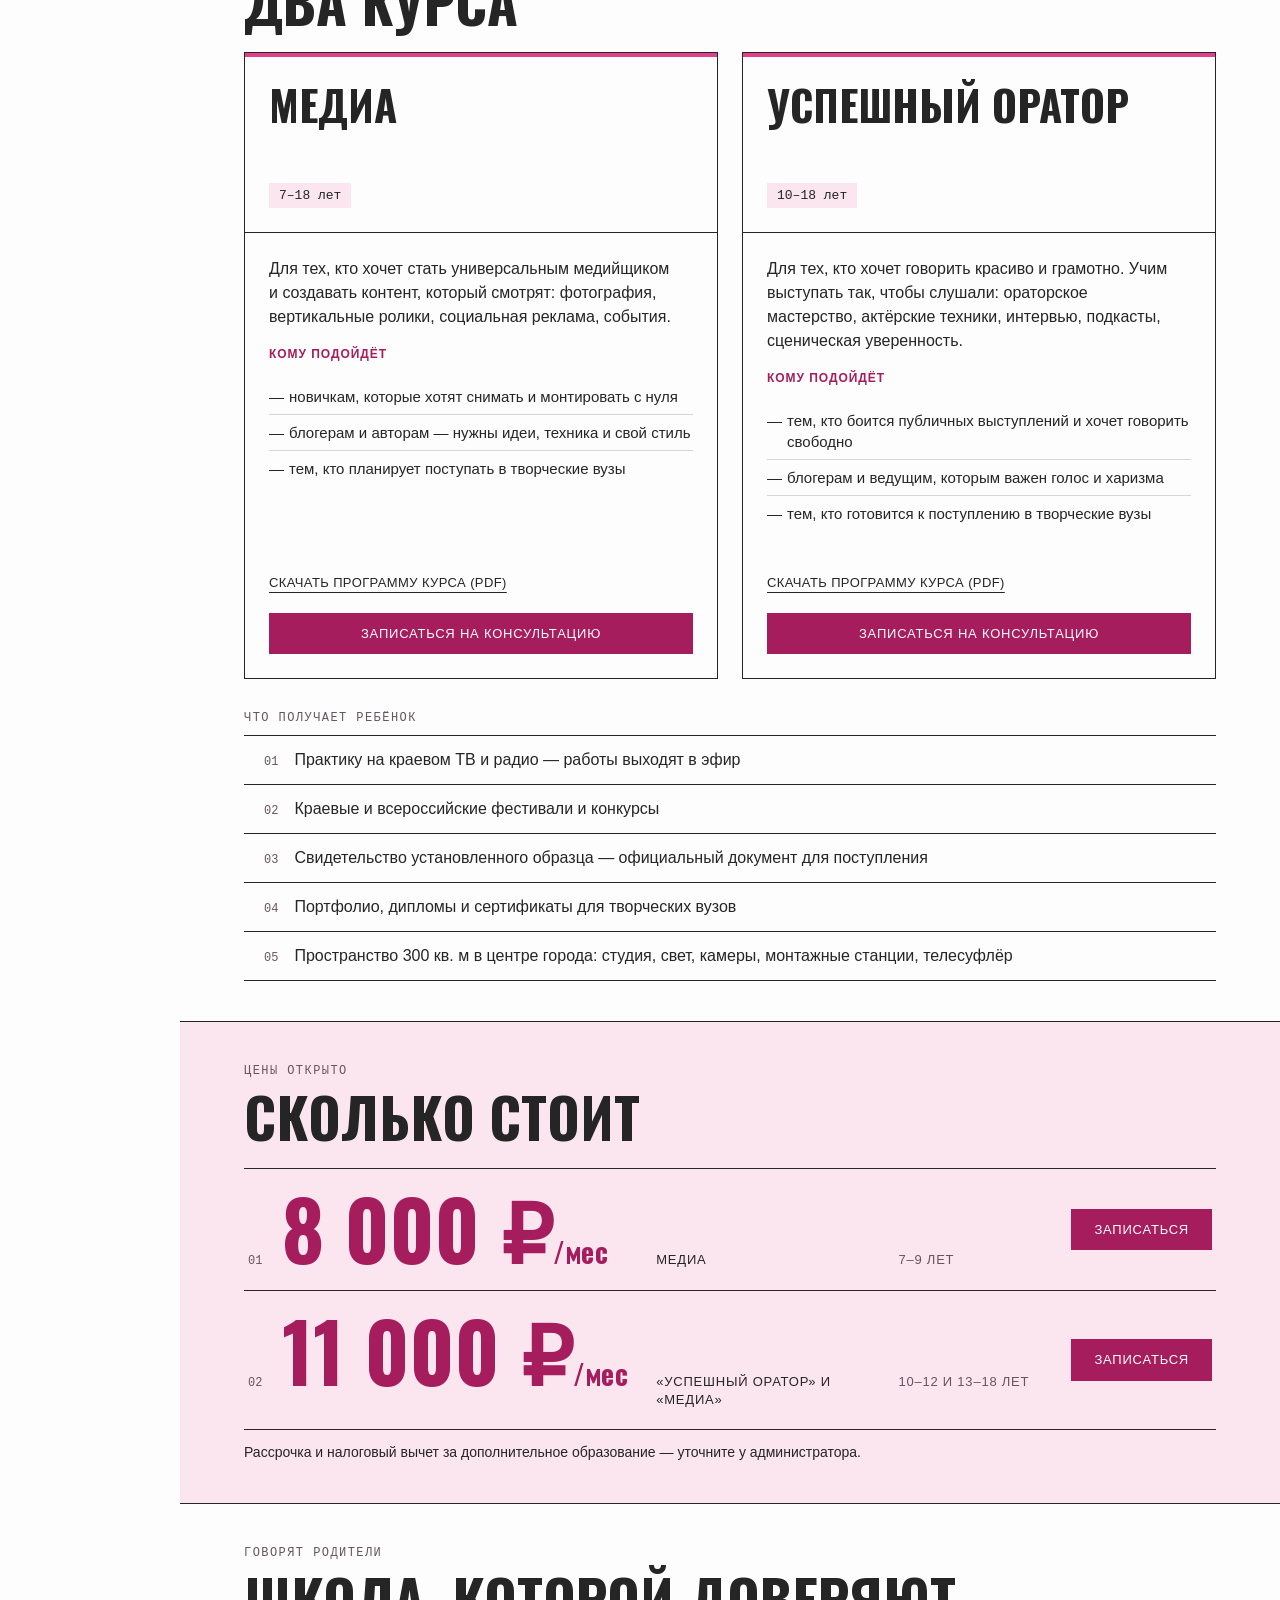
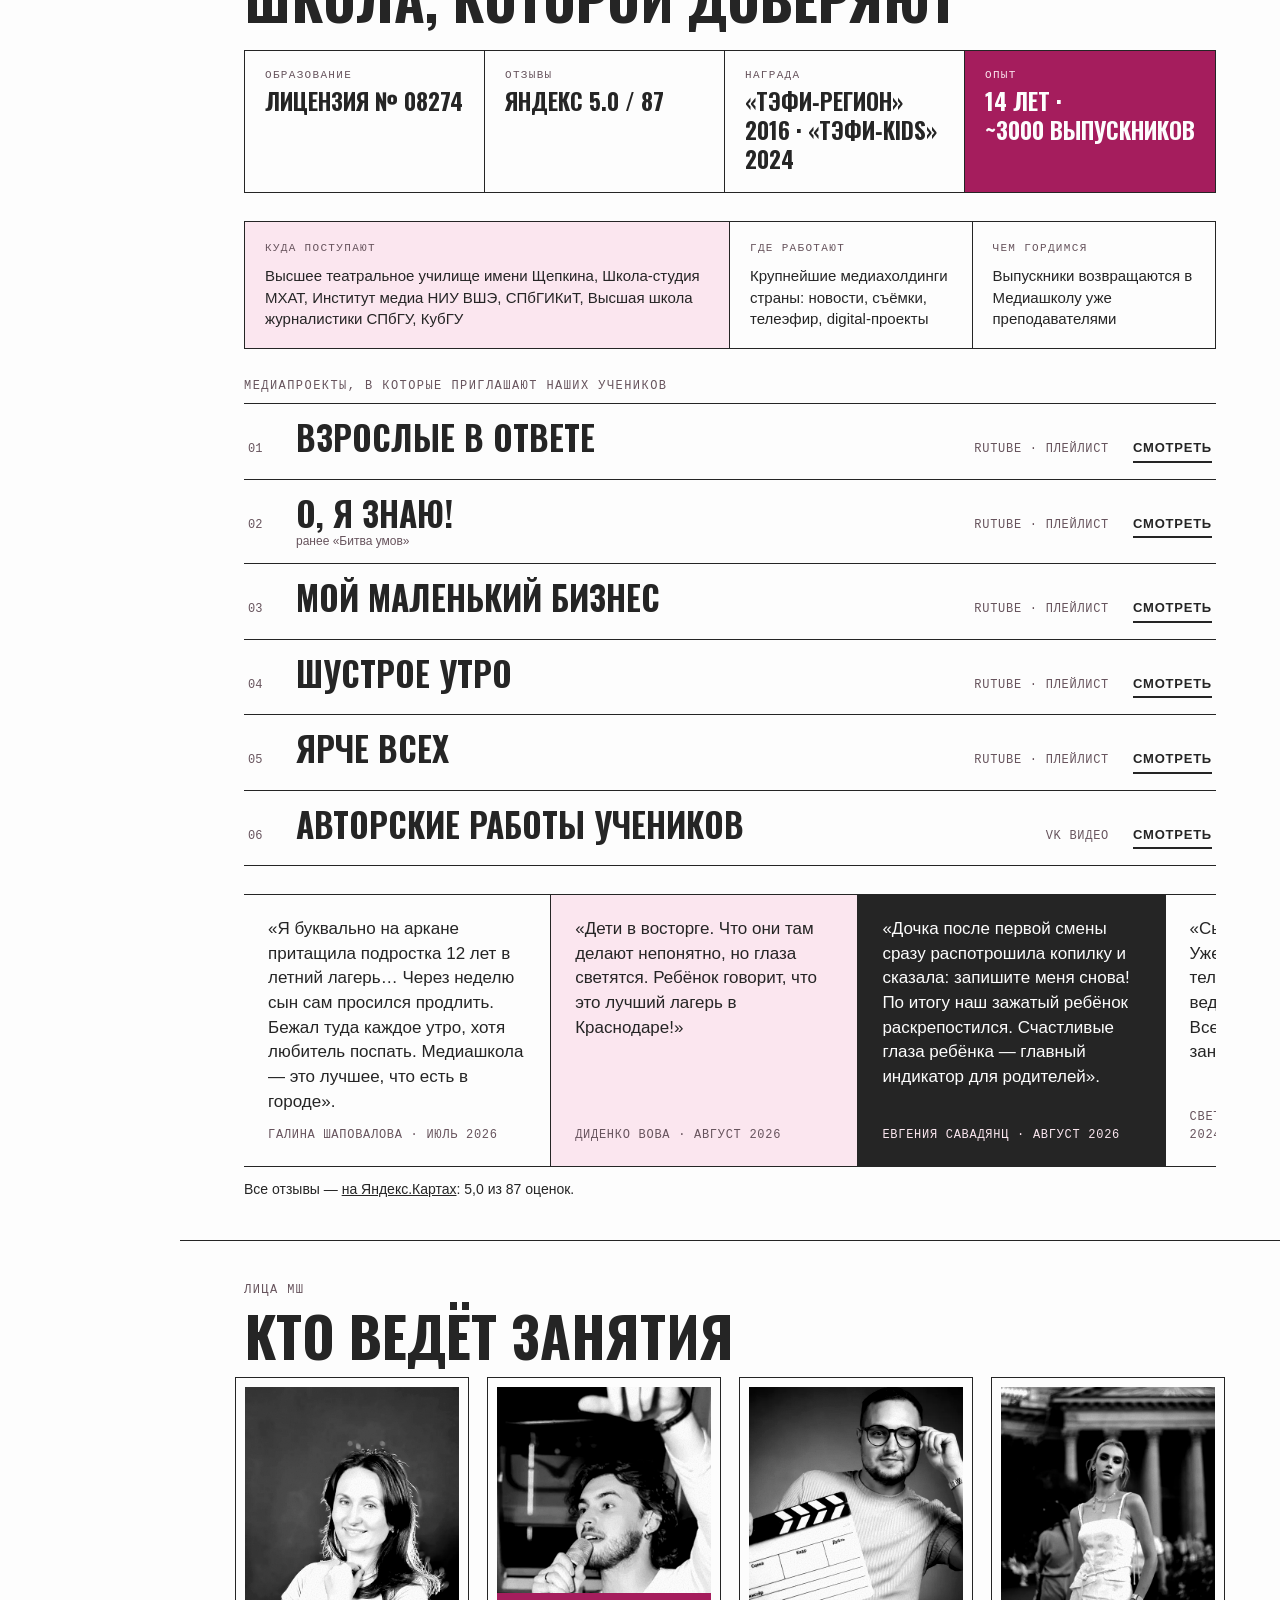
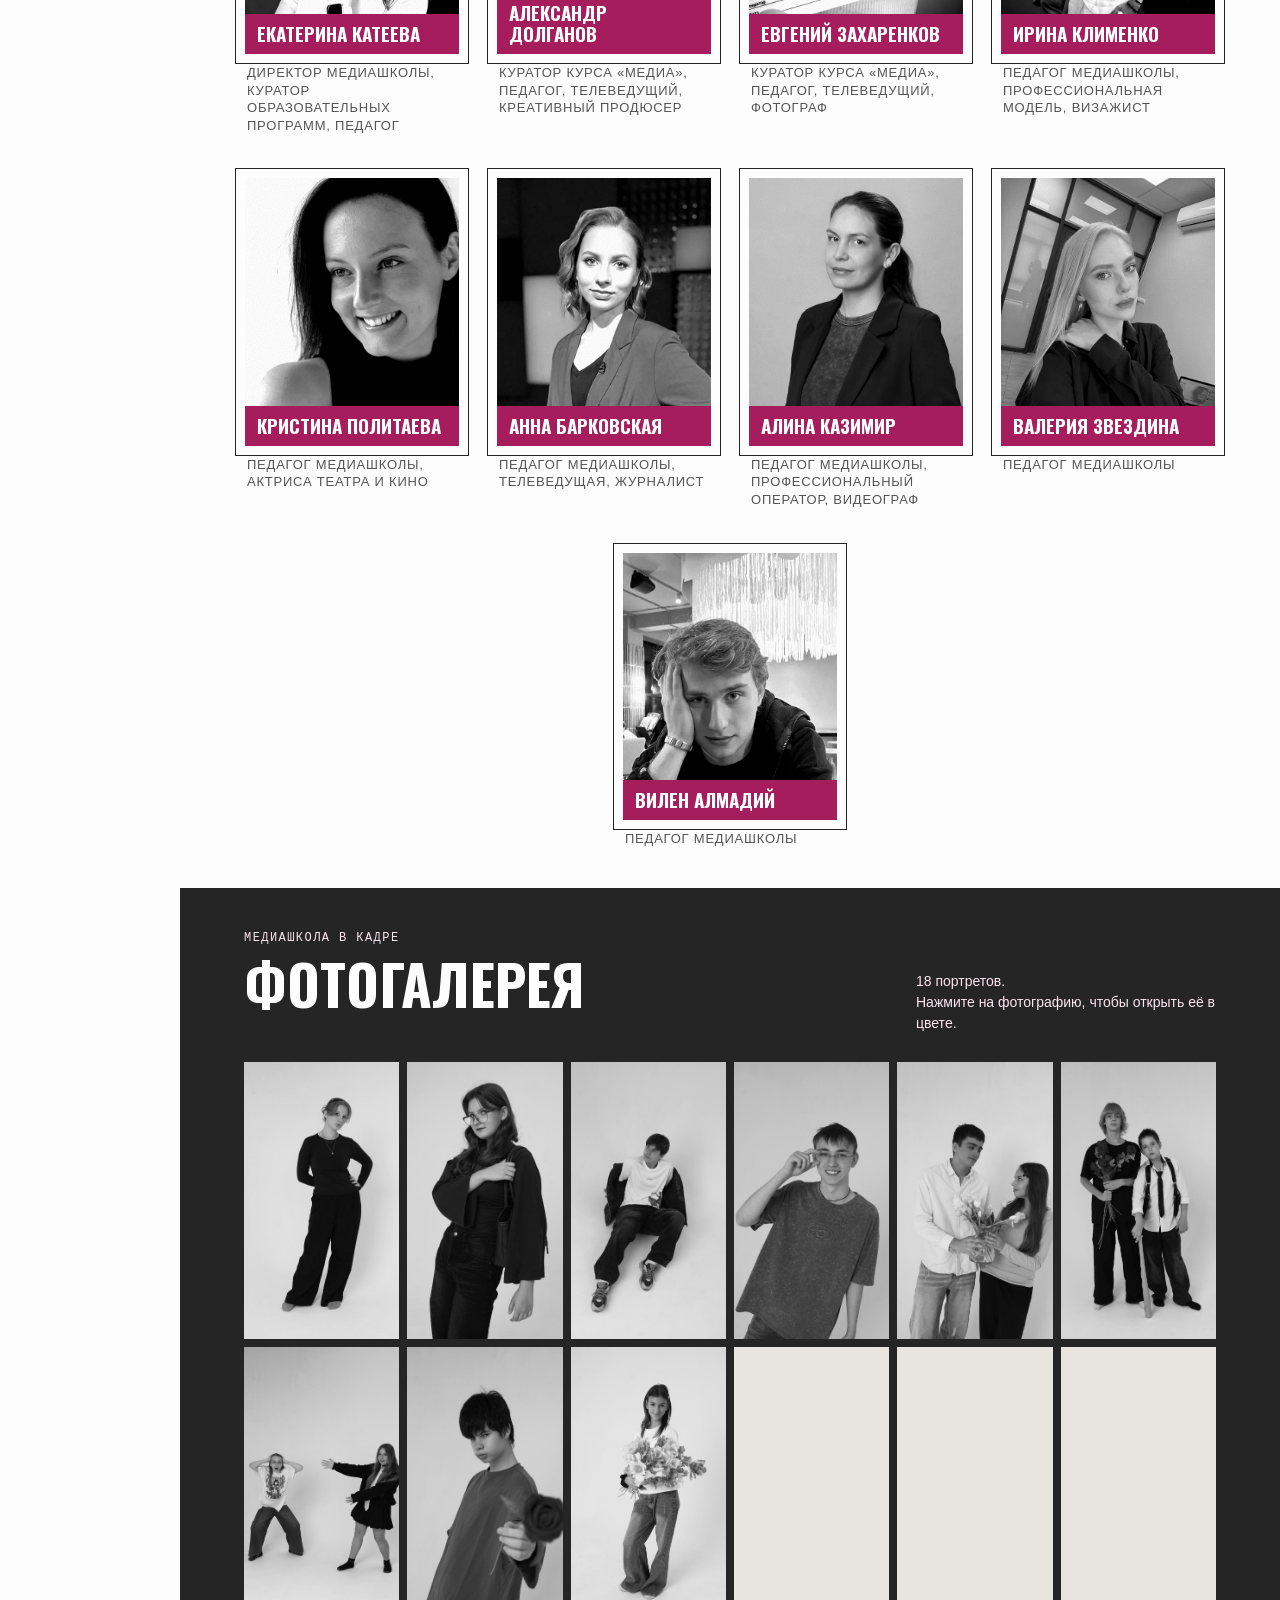
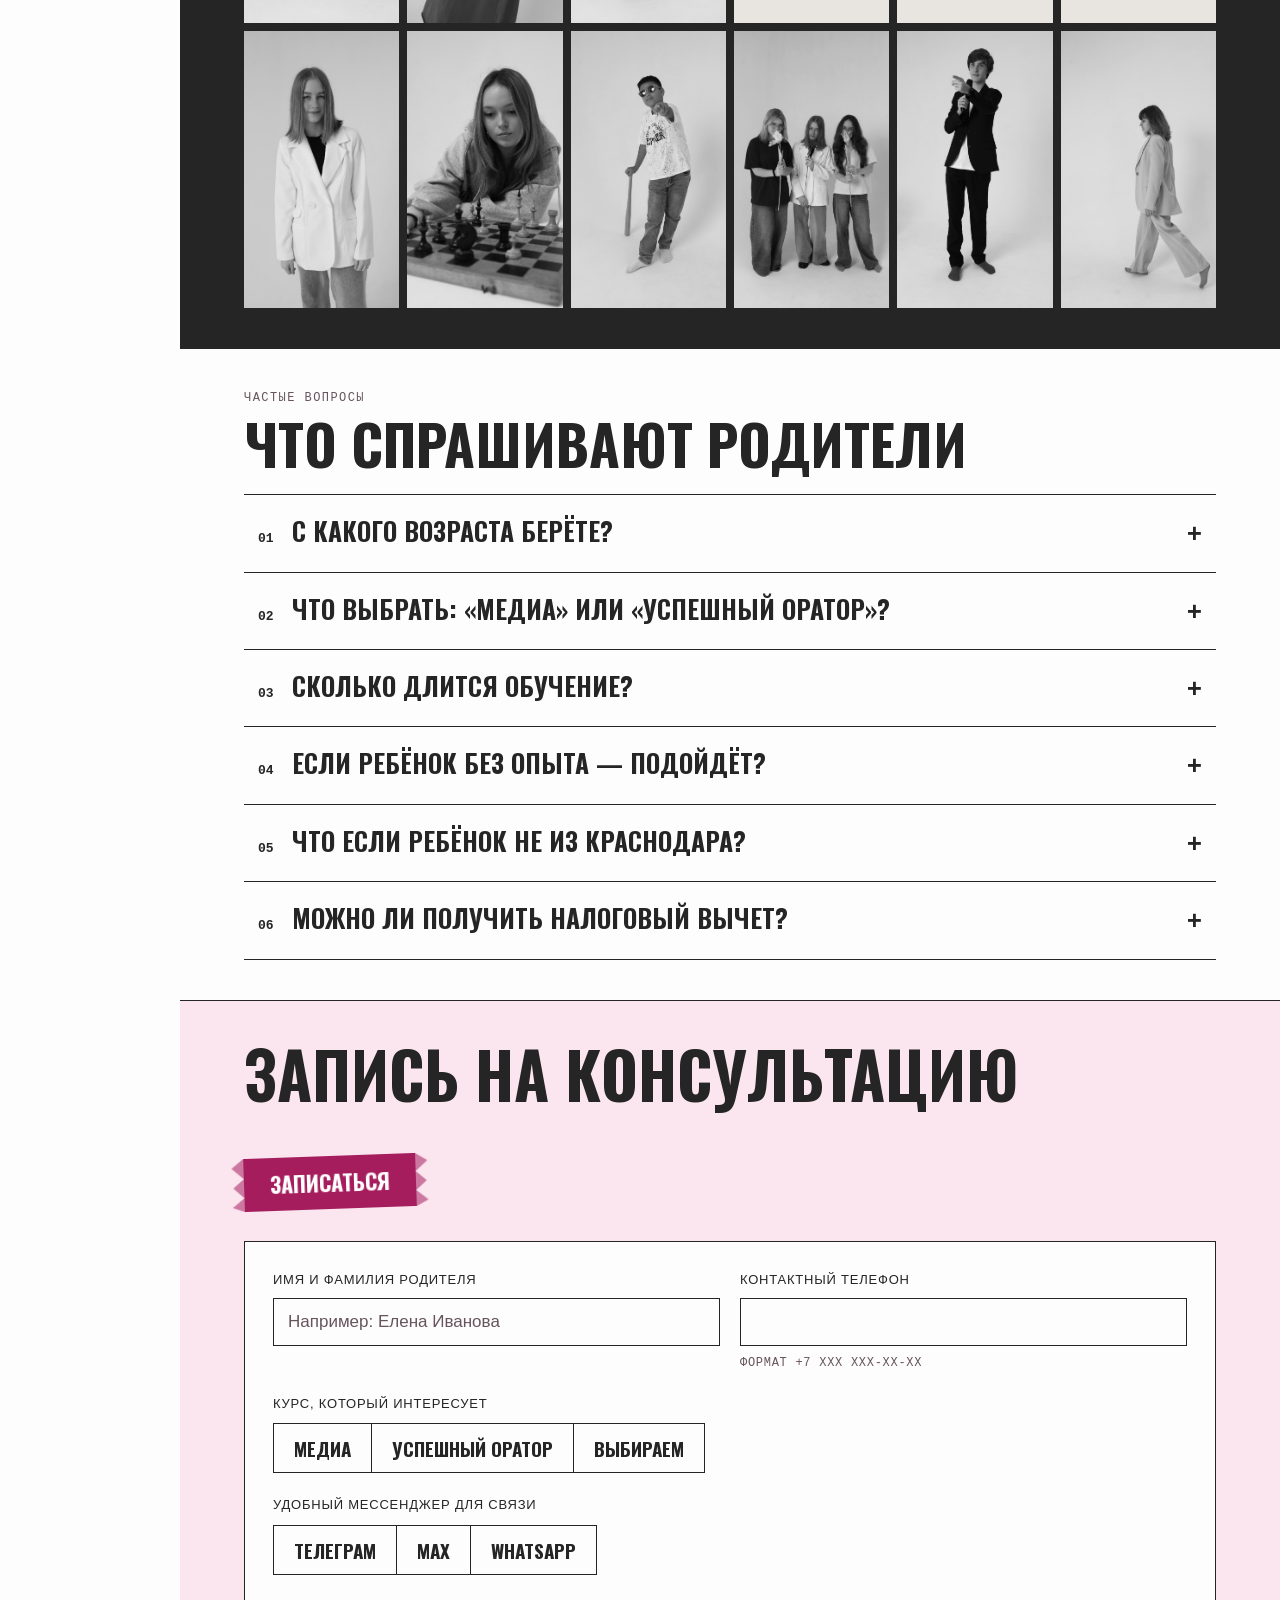
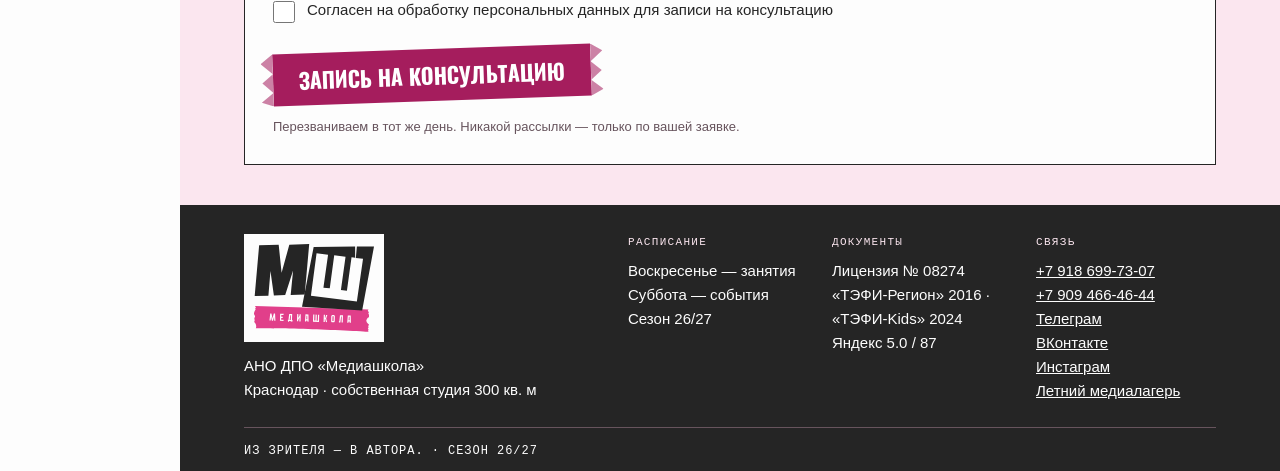
==== commit 43ac0ada: "Add approved monthly recaps and viewport video playback Show September and October recaps with Novem" ====
--- a/index.html
+++ b/index.html
@@ -24,6 +24,7 @@
 <link rel="stylesheet" href="assets/site.css?v=20261003-teachers1">
 <link rel="stylesheet" href="assets/gallery-previews.css?v=20261003-autoplay1">
 <link rel="stylesheet" href="assets/school-video.css?v=20261023-1">
+<link rel="stylesheet" href="assets/monthly-recaps.css?v=20261102-1">
 </head>
 <body class="gallery-option option-b">
 <a class="skip-link" href="#calendar">К расписанию</a>
@@ -96,10 +97,9 @@
     <section class="strip" id="calendar" aria-label="Календарь сезона">
       <p class="kicker">Расписание · сезон 26/27</p>
       <div class="cal-head">
-        <h2 id="cal-title">Октябрь 2026</h2>
+        <h2 id="cal-title">Ноябрь 2026</h2>
         <div class="months" role="group" aria-label="Выбор месяца">
-          <button data-m="10" aria-pressed="true">Окт</button>
-          <button data-m="11" aria-pressed="false">Ноя</button>
+          <button data-m="11" aria-pressed="true">Ноя</button>
           <button data-m="12" aria-pressed="false">Дек</button>
         </div>
       </div>
@@ -124,11 +124,61 @@
         <p>Медиашкола — за 31 секунду.</p>
         <a href="assets/videos/mediashkola-2026-10.mp4">Открыть видео отдельно ↗</a>
       </div>
-      <video id="school-film" controls playsinline preload="none" width="1080" height="1920"
+      <video id="school-film" controls muted playsinline preload="none" data-viewport-play width="1080" height="1920"
         poster="assets/videos/mediashkola-2026-10-poster.jpg" aria-label="Видеоролик Медиашколы, 31 секунда">
         <source src="assets/videos/mediashkola-2026-10.mp4" type="video/mp4">
         Ваш браузер не поддерживает встроенное видео. <a href="assets/videos/mediashkola-2026-10.mp4">Открыть ролик</a>.
       </video>
+    </section>
+
+    <section class="strip monthly-recaps" id="monthly-recaps" aria-labelledby="monthly-recaps-title">
+      <p class="kicker">Сезон 2026/27</p>
+      <h2 id="monthly-recaps-title">Итоги месяца</h2>
+      <p class="monthly-recaps-note">Видео запускается без звука, когда появляется на экране. Звук можно включить в плеере.</p>
+      <div class="monthly-recaps-list">
+        <article class="monthly-recap" aria-labelledby="recap-september-title">
+          <header class="monthly-recap-heading">
+            <span class="monthly-recap-number" aria-hidden="true">01</span>
+            <h3 id="recap-september-title">Итог сентября <span>2026</span></h3>
+          </header>
+          <div class="monthly-recap-media">
+            <video id="recap-september" controls muted playsinline preload="none" data-viewport-play width="1280" height="720"
+              poster="assets/videos/mediashkola-2026-09-recap-poster.jpg" aria-label="Итог сентября 2026, видео Медиашколы">
+              <source src="assets/videos/mediashkola-2026-09-recap.mp4" type="video/mp4">
+              Ваш браузер не поддерживает встроенное видео. <a href="assets/videos/mediashkola-2026-09-recap.mp4">Открыть итог сентября</a>.
+            </video>
+            <a class="monthly-recap-link" href="assets/videos/mediashkola-2026-09-recap.mp4">Открыть видео отдельно ↗</a>
+          </div>
+        </article>
+        <article class="monthly-recap" aria-labelledby="recap-october-title">
+          <header class="monthly-recap-heading">
+            <span class="monthly-recap-number" aria-hidden="true">02</span>
+            <h3 id="recap-october-title">Итог октября <span>2026</span></h3>
+          </header>
+          <div class="monthly-recap-media">
+            <video id="recap-october" controls muted playsinline preload="none" data-viewport-play width="1280" height="720"
+              poster="assets/videos/mediashkola-2026-10-recap-poster.jpg" aria-label="Итог октября 2026, видео Медиашколы">
+              <source src="assets/videos/mediashkola-2026-10-recap.mp4" type="video/mp4">
+              Ваш браузер не поддерживает встроенное видео. <a href="assets/videos/mediashkola-2026-10-recap.mp4">Открыть итог октября</a>.
+            </video>
+            <a class="monthly-recap-link" href="assets/videos/mediashkola-2026-10-recap.mp4">Открыть видео отдельно ↗</a>
+          </div>
+        </article>
+        <article class="monthly-recap" aria-labelledby="recap-november-title">
+          <header class="monthly-recap-heading">
+            <span class="monthly-recap-number" aria-hidden="true">03</span>
+            <h3 id="recap-november-title">Итог ноября <span>2026</span></h3>
+          </header>
+          <div class="monthly-recap-pending"><span aria-hidden="true">✳</span><p>В творческой разработке</p></div>
+        </article>
+        <article class="monthly-recap" aria-labelledby="recap-december-title">
+          <header class="monthly-recap-heading">
+            <span class="monthly-recap-number" aria-hidden="true">04</span>
+            <h3 id="recap-december-title">Итог декабря <span>2026</span></h3>
+          </header>
+          <div class="monthly-recap-pending"><span aria-hidden="true">✳</span><p>В творческой разработке</p></div>
+        </article>
+      </div>
     </section>
 
     <!-- Курсы и «что даём» — из контент-дока Кати (САЙТ МЕДИАШКОЛЫ 2026-2027).
@@ -922,9 +972,10 @@
  "note": "месяц финала = воскресенье-событие; 26.12.2026 — суббота (финал сезона) Синхронизировано с window.CAL из index.html 24.08.2026 (страница рендерит инлайн; этот файл — его зеркало)."
 };
 </script>
-<script src="assets/site.js?v=20261003-autoplay1"></script>
+<script src="assets/site.js?v=20261101-calendar1"></script>
 <dialog id="photo-dialog" class="photo-dialog" aria-label="Просмотр фотографий"><div class="photo-viewer"><button class="photo-close" aria-label="Закрыть фотографию">×</button><img id="photo-full" alt=""><div class="photo-controls"><button id="photo-prev" aria-label="Предыдущая фотография">←</button><span id="photo-count" aria-live="polite"></span><button id="photo-next" aria-label="Следующая фотография">→</button></div></div></dialog>
 <script src="assets/motion-loops.js?v=20261003-autoplay1"></script>
 <script src="assets/gallery-previews.js?v=20261003-autoplay1"></script>
+<script src="assets/viewport-video.js?v=20261102-1"></script>
 </body>
 </html>
--- a/assets/school-video.css
+++ b/assets/school-video.css
@@ -1,4 +1,4 @@
-/* Full portrait, native playback controls and no automatic video download. */
+/* Full portrait and native controls; viewport-video.js starts muted playback in view. */
 .school-video{display:grid;grid-template-columns:minmax(0,1fr) minmax(220px,340px);gap:32px;align-items:center;background:var(--paper-pink)}
 .school-video-copy{min-width:0}
 .school-video h2{margin-bottom:18px}
--- a/assets/monthly-recaps.css
+++ b/assets/monthly-recaps.css
@@ -0,0 +1,17 @@
+/* Katya's option A: chronological rows, full frames, native video controls. */
+.monthly-recaps-note{max-width:620px;margin:16px 0 28px;color:var(--muted);font-size:15px}
+.monthly-recap{display:grid;grid-template-columns:minmax(150px,1fr) minmax(0,3fr);gap:32px;border-top:var(--rule) solid var(--ink);padding:28px 0}
+.monthly-recap:last-child{padding-bottom:0}
+.monthly-recap-heading{display:flex;align-items:flex-start;gap:12px;min-width:0}
+.monthly-recap-number{font:13px var(--mono);color:var(--muted);padding-top:6px}
+.monthly-recap h3{font-size:clamp(25px,2.3vw,34px);line-height:1.12;overflow-wrap:normal}
+.monthly-recap h3 span{display:block;margin-top:10px;font:13px var(--mono);letter-spacing:.12em}
+.monthly-recap-media{min-width:0}
+.monthly-recap video{display:block;width:100%;height:auto;aspect-ratio:16/9;object-fit:contain;background:var(--ink);border:var(--rule) solid var(--ink)}
+.monthly-recap video:focus-visible,.monthly-recap-link:focus-visible{outline:3px solid var(--action);outline-offset:5px}
+.monthly-recap-link{display:inline-block;margin-top:12px;font-size:14px;text-underline-offset:4px}
+.monthly-recap-pending{display:flex;align-items:center;justify-content:center;gap:18px;min-height:200px;padding:28px;background:var(--paper-pink);text-align:center}
+.monthly-recap-pending>span{font-size:54px;line-height:1}
+.monthly-recap-pending p{max-width:260px;font:clamp(22px,2.4vw,32px)/1.15 var(--display);text-transform:uppercase}
+@media(max-width:900px){.monthly-recap{grid-template-columns:minmax(130px,1fr) minmax(0,2.3fr);gap:22px}}
+@media(max-width:700px){.monthly-recap{grid-template-columns:1fr;gap:18px;padding:24px 0}.monthly-recap h3{font-size:29px}.monthly-recap h3 span{display:inline-block;margin:0 0 0 8px;vertical-align:middle}.monthly-recap-pending{min-height:160px;padding:24px 18px}.monthly-recap-pending>span{font-size:42px}}
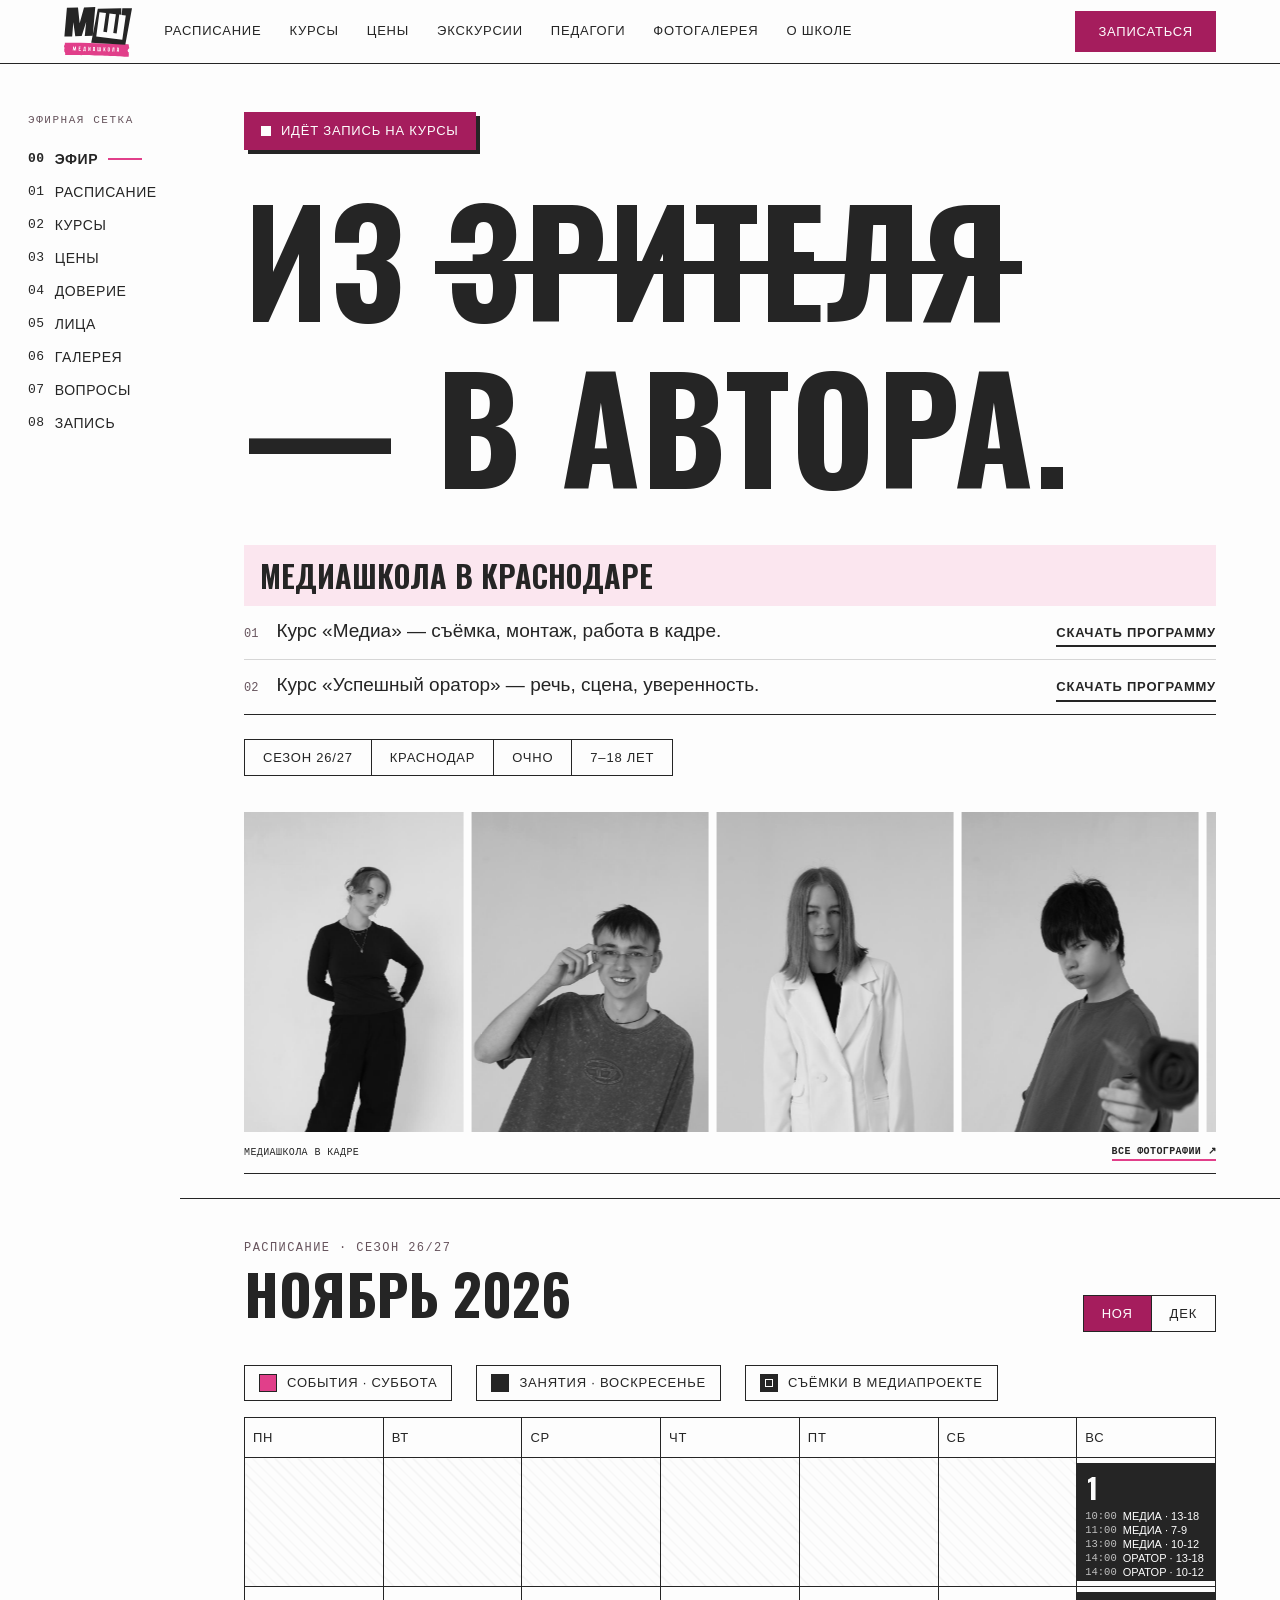
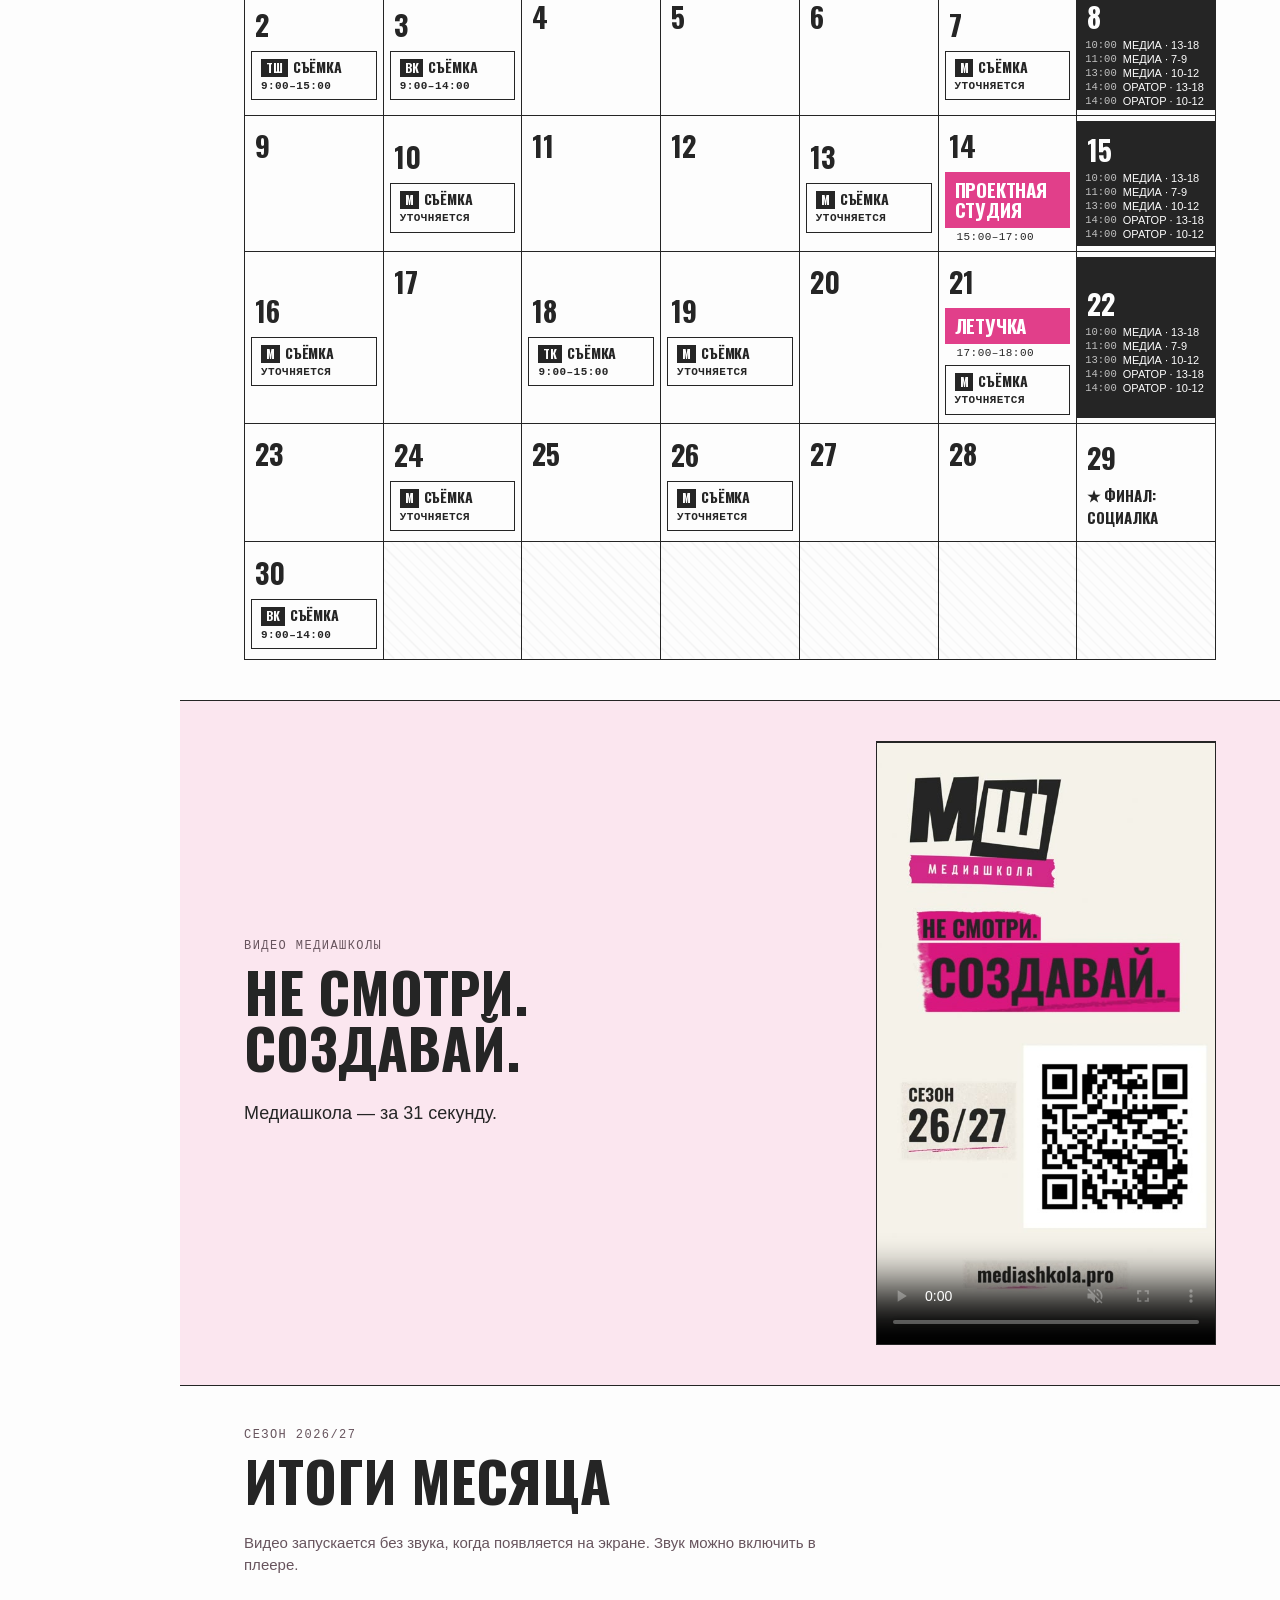
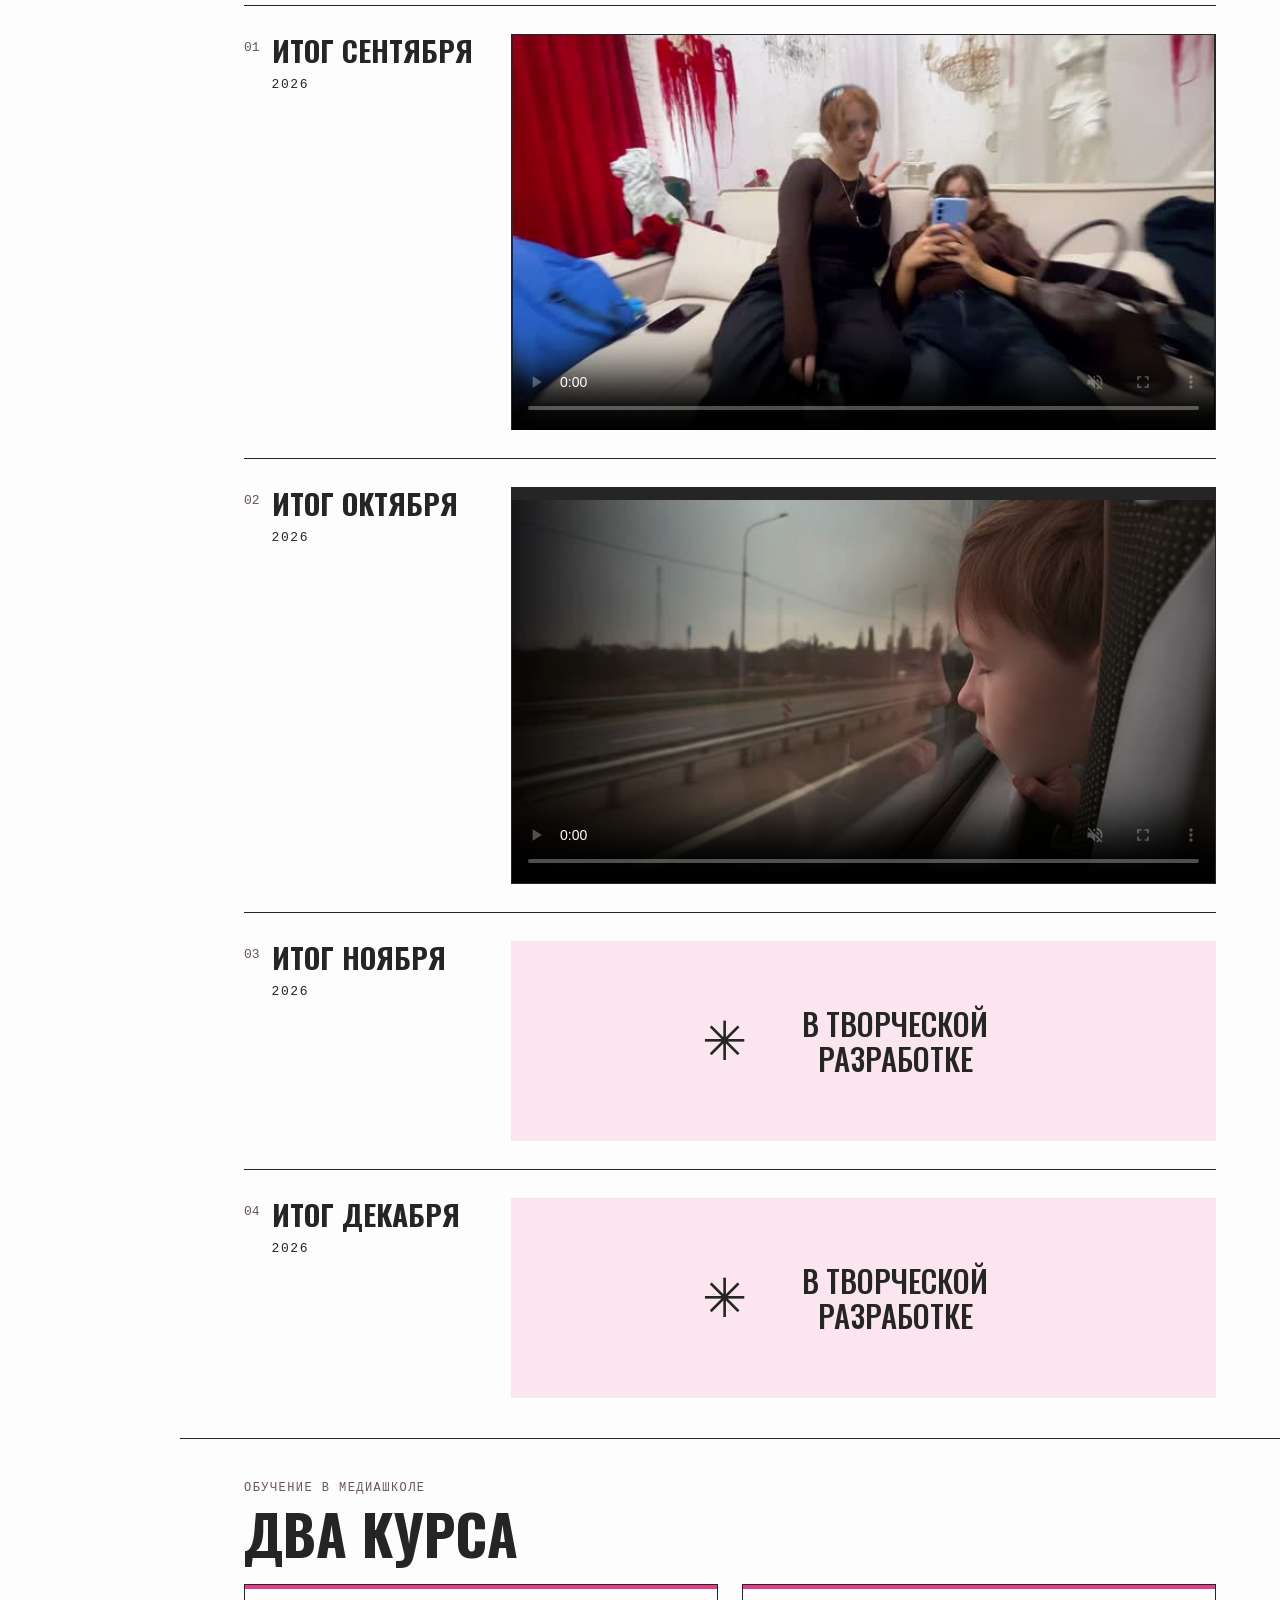
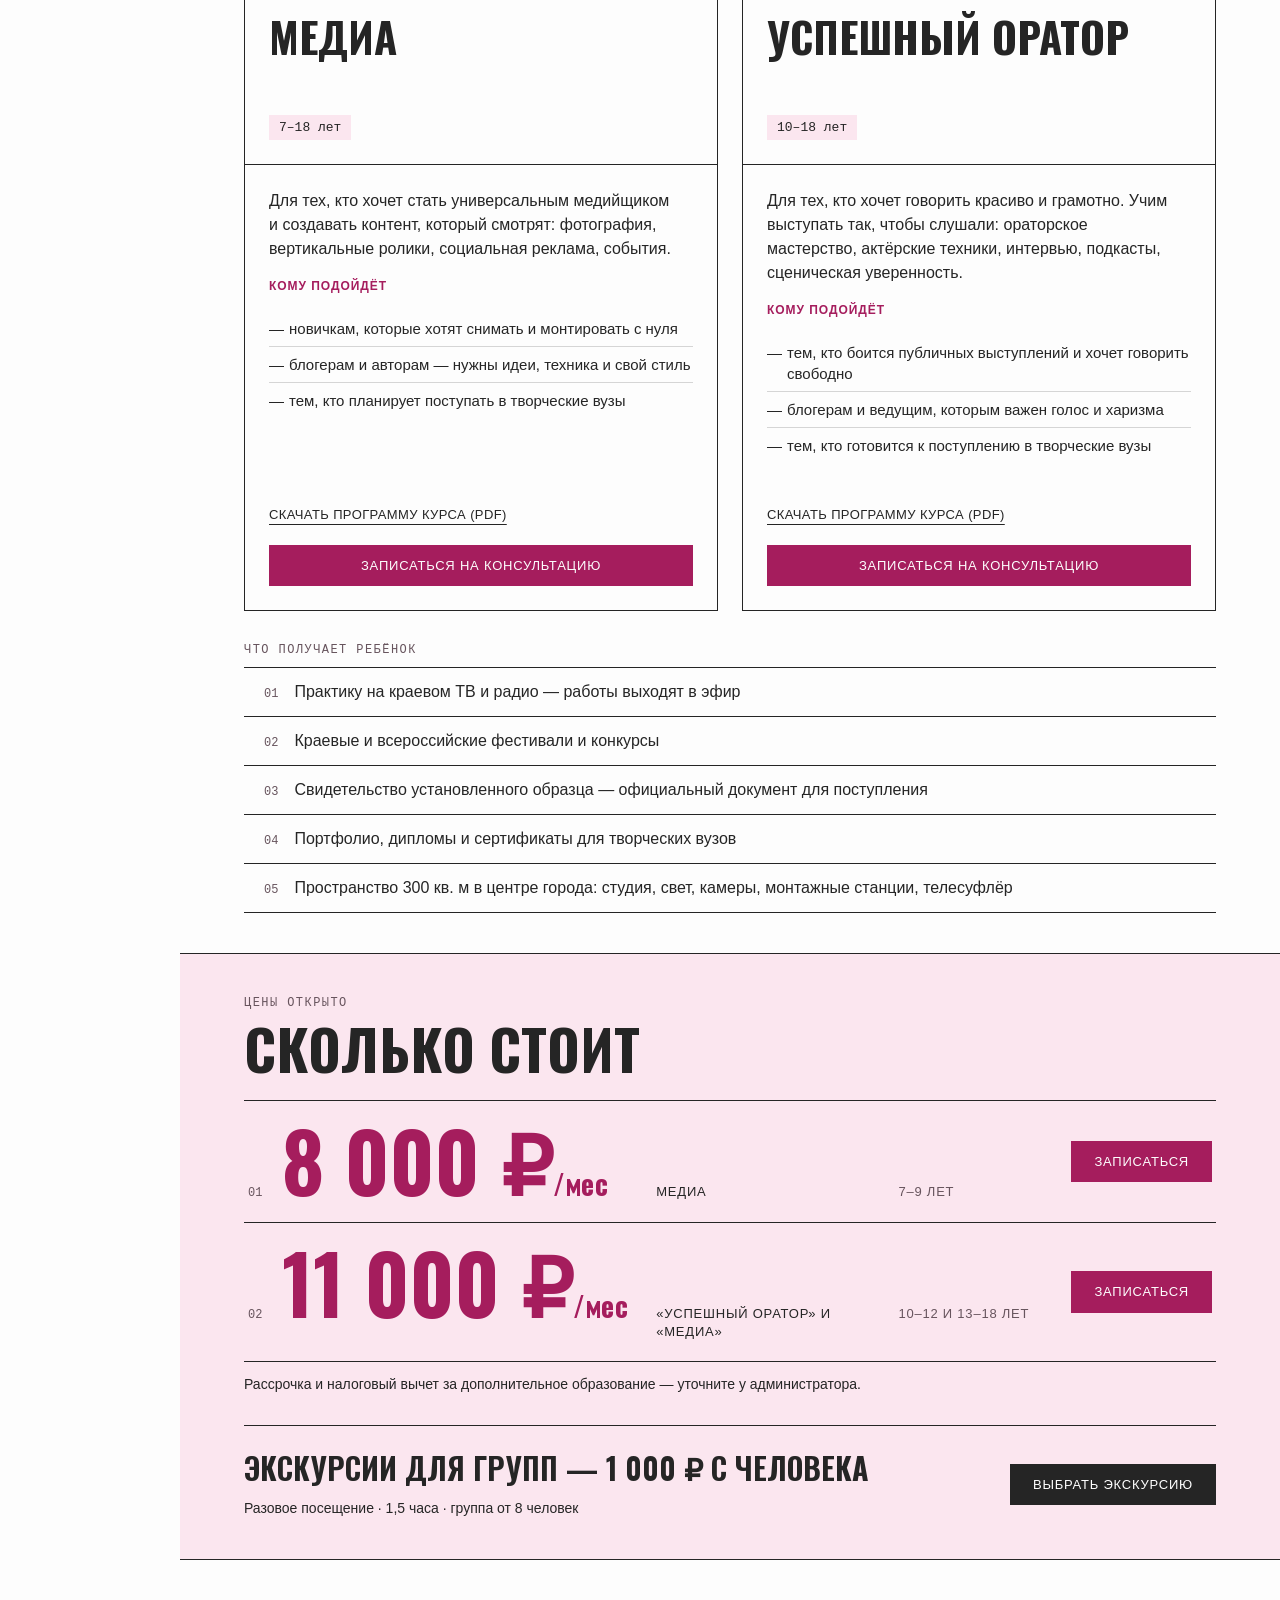
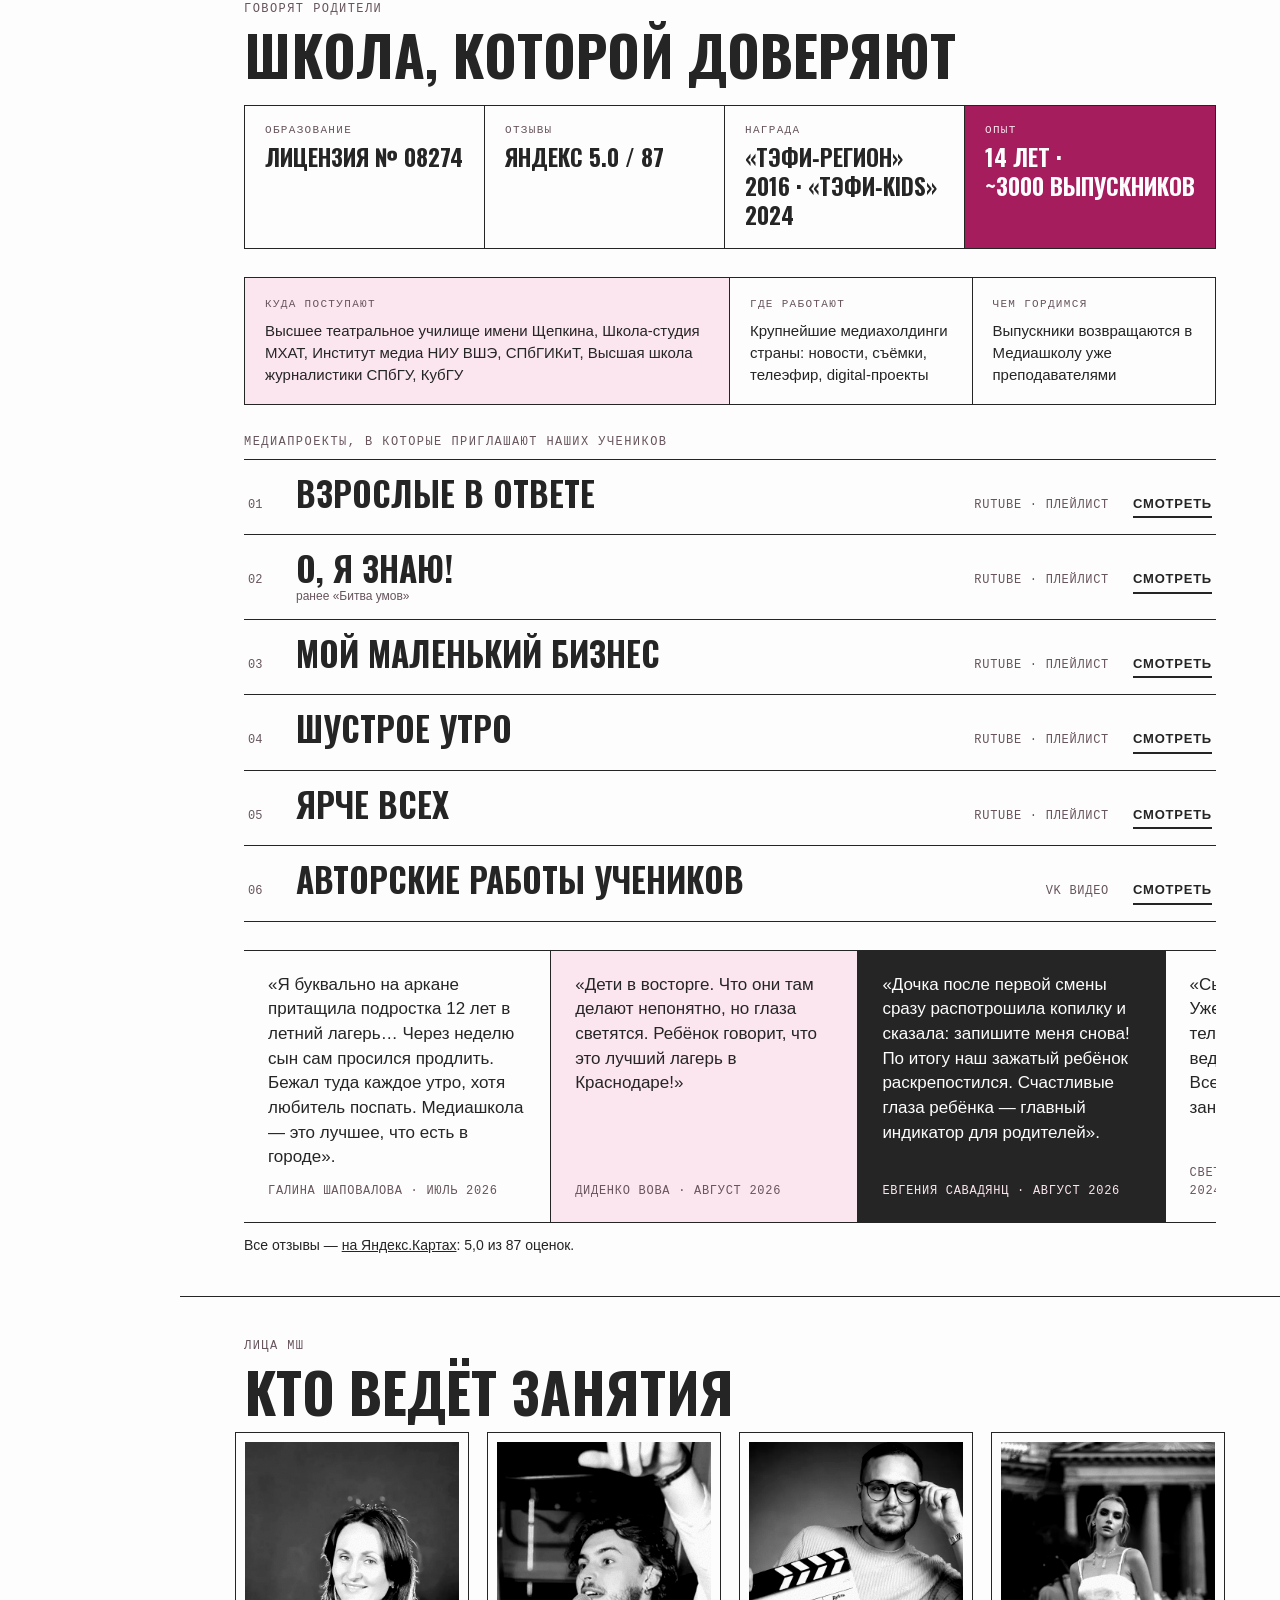
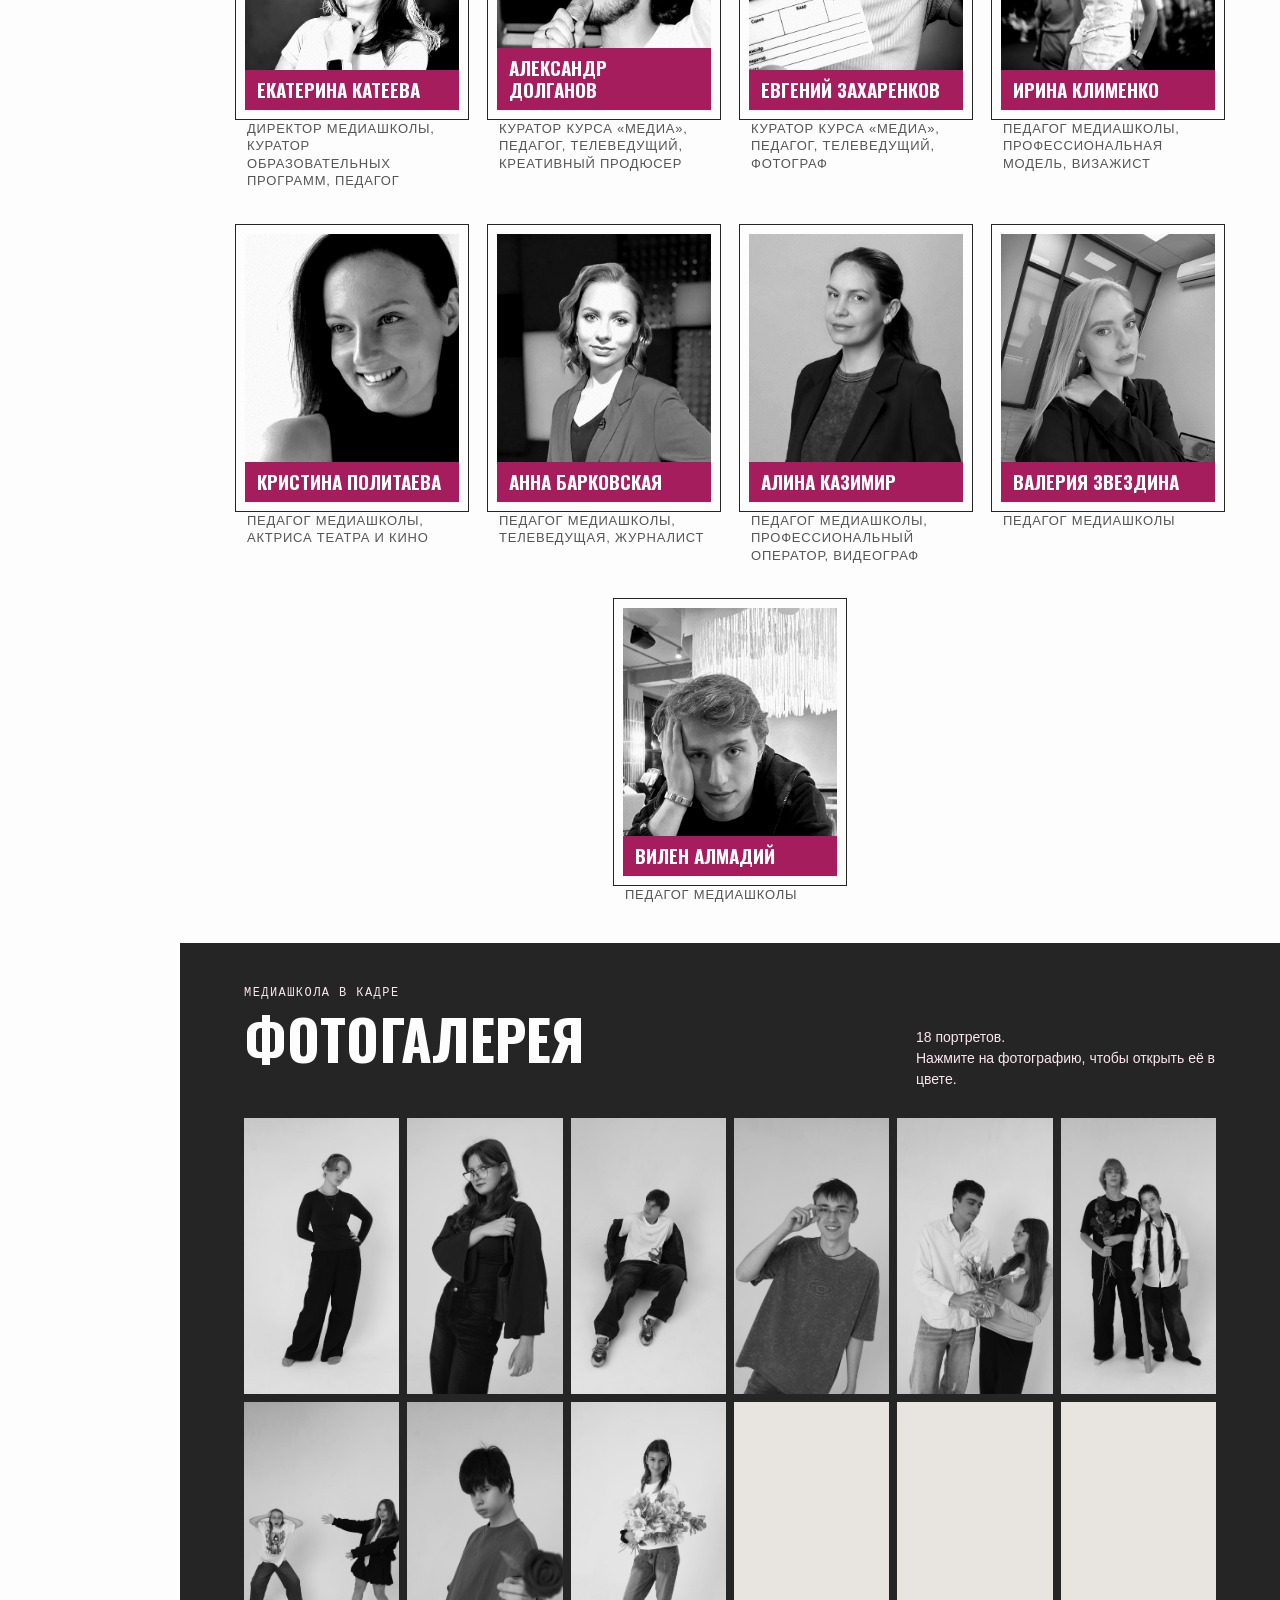
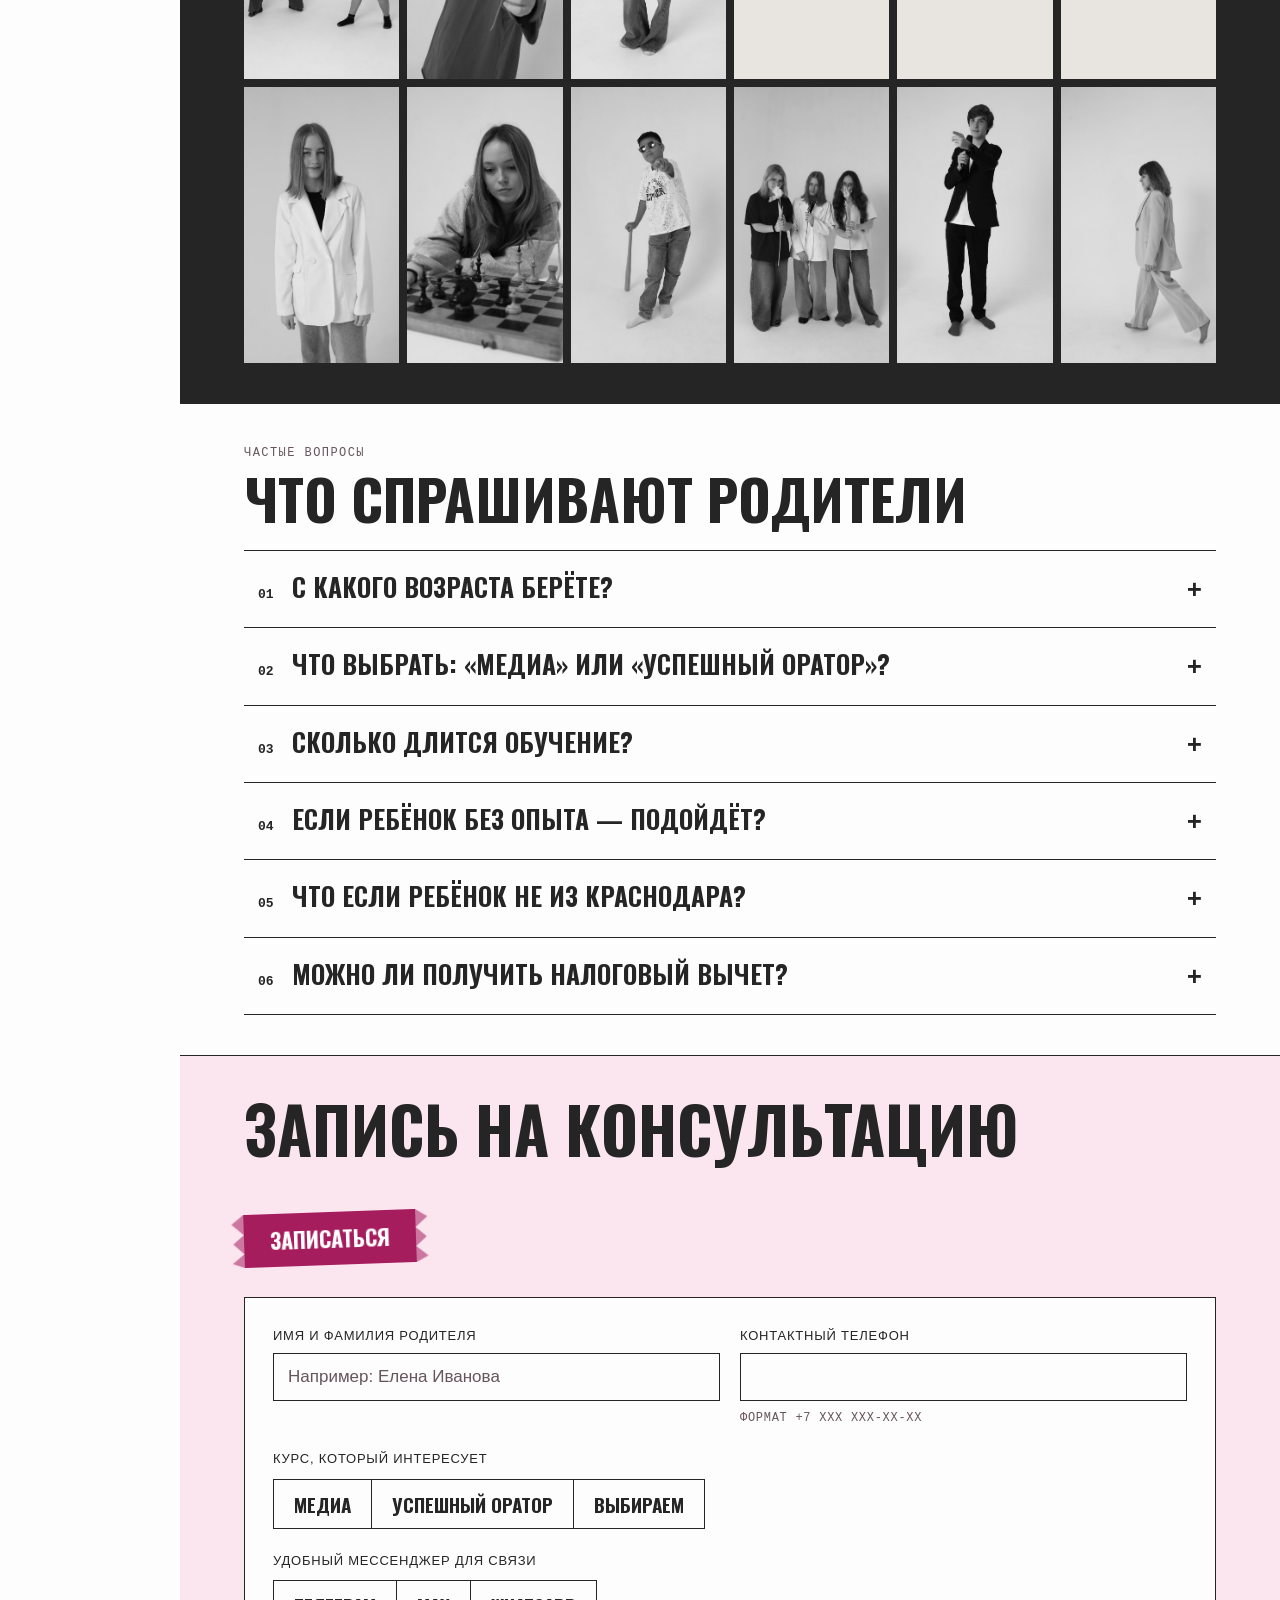
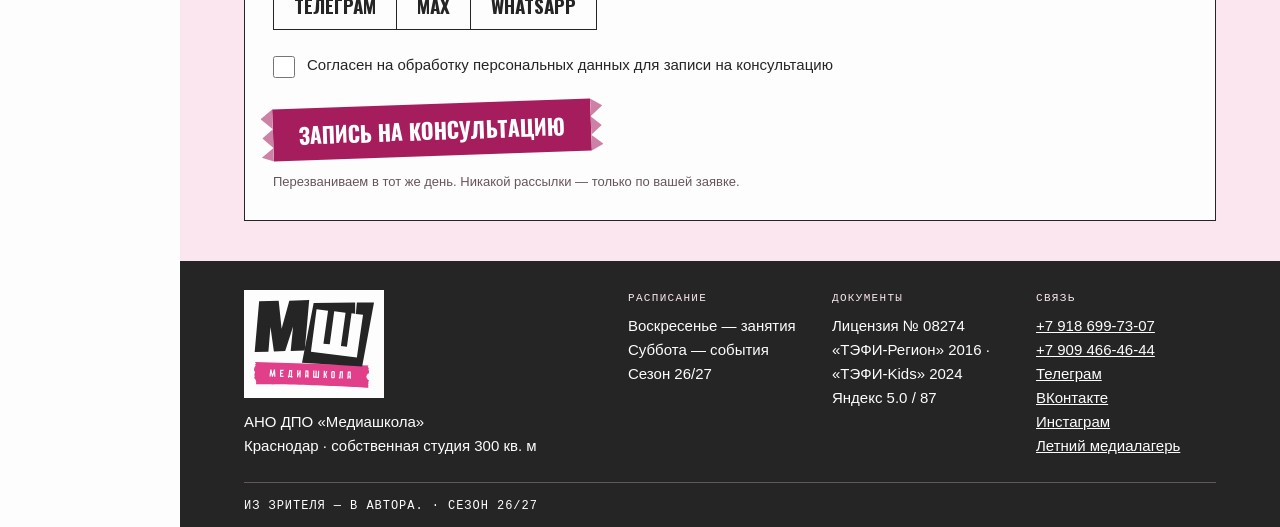
==== commit 857c2600: "Publish approved school excursion programs Preserve existing home videos; integrate Windows-authored" ====
--- a/index.html
+++ b/index.html
@@ -25,6 +25,7 @@
 <link rel="stylesheet" href="assets/gallery-previews.css?v=20261003-autoplay1">
 <link rel="stylesheet" href="assets/school-video.css?v=20261023-1">
 <link rel="stylesheet" href="assets/monthly-recaps.css?v=20261102-1">
+<link rel="stylesheet" href="assets/excursions.css?v=20261111-1">
 </head>
 <body class="gallery-option option-b">
 <a class="skip-link" href="#calendar">К расписанию</a>
@@ -37,6 +38,7 @@
     <a href="#calendar">Расписание</a>
     <a href="#courses">Курсы</a>
     <a href="#prices">Цены</a>
+    <a href="excursions.html">Экскурсии</a>
     <a href="#team">Педагоги</a>
     <a href="#gallery">Фотогалерея</a>
     <a href="#trust">О школе</a>
@@ -122,7 +124,6 @@
         <p class="kicker">Видео Медиашколы</p>
         <h2 id="school-video-title">Не смотри.<br>Создавай.</h2>
         <p>Медиашкола — за 31 секунду.</p>
-        <a href="assets/videos/mediashkola-2026-10.mp4">Открыть видео отдельно ↗</a>
       </div>
       <video id="school-film" controls muted playsinline preload="none" data-viewport-play width="1080" height="1920"
         poster="assets/videos/mediashkola-2026-10-poster.jpg" aria-label="Видеоролик Медиашколы, 31 секунда">
@@ -147,7 +148,6 @@
               <source src="assets/videos/mediashkola-2026-09-recap.mp4" type="video/mp4">
               Ваш браузер не поддерживает встроенное видео. <a href="assets/videos/mediashkola-2026-09-recap.mp4">Открыть итог сентября</a>.
             </video>
-            <a class="monthly-recap-link" href="assets/videos/mediashkola-2026-09-recap.mp4">Открыть видео отдельно ↗</a>
           </div>
         </article>
         <article class="monthly-recap" aria-labelledby="recap-october-title">
@@ -161,7 +161,6 @@
               <source src="assets/videos/mediashkola-2026-10-recap.mp4" type="video/mp4">
               Ваш браузер не поддерживает встроенное видео. <a href="assets/videos/mediashkola-2026-10-recap.mp4">Открыть итог октября</a>.
             </video>
-            <a class="monthly-recap-link" href="assets/videos/mediashkola-2026-10-recap.mp4">Открыть видео отдельно ↗</a>
           </div>
         </article>
         <article class="monthly-recap" aria-labelledby="recap-november-title">
@@ -257,6 +256,7 @@
         </div>
       </div>
       <p class="pr-note">Рассрочка и налоговый вычет за дополнительное образование — уточните у администратора.</p>
+      <div class="home-excursions"><div><h3>Экскурсии для групп — 1 000 ₽ с человека</h3><p>Разовое посещение · 1,5 часа · группа от 8 человек</p></div><a class="btn-outline btn-ink" href="excursions.html">Выбрать экскурсию</a></div>
     </section>
 
     <section class="strip" id="trust">
--- a/assets/site.css
+++ b/assets/site.css
@@ -551,7 +551,7 @@
   .efir a .n{font-size:12px;padding:4px 0}
   /* 5 пунктов навигации на планшете не помещались и рвали шапку на две строки */
   header.top{padding:0 32px;gap:20px}
-  nav.anchors{gap:16px;font-size:12px;white-space:nowrap}
+  nav.anchors{gap:8px 16px;font-size:12px;white-space:nowrap;min-width:0;flex-wrap:wrap}
   .nav-cta{padding:10px 16px;font-size:12px;white-space:nowrap}
   .hero,section.strip{padding-left:32px;padding-right:32px}
   footer{padding:28px 32px;grid-template-columns:1fr 1fr}
--- a/assets/excursions.css
+++ b/assets/excursions.css
@@ -0,0 +1,22 @@
+.excursions-page{background:#fdfdfd;color:#252525;font:16px/1.5 Arial,Helvetica,sans-serif}
+.excursions-page *{box-sizing:border-box}.excursions-page [hidden]{display:none!important}
+.excursions-page a{color:inherit}.excursions-page a:focus-visible,.excursions-page button:focus-visible,.excursions-page summary:focus-visible{outline:3px solid #a51d5d;outline-offset:4px}
+.exc-header{max-width:1320px;margin:auto;padding:20px 40px;display:flex;align-items:center;justify-content:space-between;gap:24px;border-bottom:1px solid #252525}
+.exc-header img{display:block;width:86px;height:63px}.exc-header nav{display:flex;gap:28px;flex-wrap:wrap;font-size:14px}.exc-header nav a{text-underline-offset:5px}
+.exc-main{max-width:1320px;margin:auto;padding:0 40px}.exc-hero{padding:52px 0 34px}.exc-eyebrow{font-size:12px;letter-spacing:.04em;color:#67545d;margin:0 0 12px}
+.excursions-page h1,.excursions-page h2{font-family:Oswald,Arial,sans-serif;font-weight:700;text-transform:uppercase;margin:0;line-height:1.12;letter-spacing:-.015em}
+.excursions-page h1{font-size:clamp(44px,5.7vw,80px)}.exc-lead{font-size:22px;margin:22px 0 0;max-width:620px}
+.exc-facts{display:grid;grid-template-columns:repeat(3,1fr);background:#fbe6ef;border-top:2px solid #252525;border-bottom:2px solid #252525;margin-bottom:38px}.exc-facts>div{padding:22px 28px;border-right:1px solid #252525}.exc-facts>div:last-child{border:0}.exc-facts strong{display:block;font:700 44px/1.2 Oswald,Arial,sans-serif;white-space:nowrap}.exc-facts span{display:block;margin-top:5px;font-size:13px}
+.exc-programs{display:grid;grid-template-columns:1fr 1fr;gap:48px}.exc-program{min-width:0;padding:0 0 38px}.exc-program header{margin-bottom:22px}.exc-program h2{font-size:42px}.exc-program-body{display:grid;grid-template-columns:minmax(150px,42%) 1fr;gap:22px;align-items:start}
+.exc-program figure{min-width:0;margin:0;width:100%}.exc-player{position:relative;aspect-ratio:941/1672;background:#000;isolation:isolate;overflow:hidden}
+.exc-poster,.exc-player video{display:block;position:absolute;inset:0;width:100%;height:100%;object-fit:contain}.exc-poster{z-index:0}.exc-player video{z-index:1;background:transparent}.exc-player[data-enhanced] video{opacity:0}.exc-player[data-frame] video{opacity:1}
+.exc-play{display:none;position:absolute;z-index:2;inset:0;width:100%;height:100%;border:0;background:transparent;color:#fff;cursor:pointer;align-items:center;justify-content:center;flex-direction:column;gap:8px;font:700 12px Arial,sans-serif}.exc-player[data-enhanced] .exc-play{display:flex}.exc-player[data-frame] .exc-play{display:none}.exc-play span:first-child{display:grid;place-items:center;width:52px;height:52px;padding-left:3px;border-radius:50%;background:#a51d5d;border:2px solid #fff;font-size:20px}.exc-play span:last-child{padding:5px 9px;background:#252525}
+.exc-copy p{margin:0 0 17px;font-size:15px}.exc-copy .exc-result{padding-left:12px;border-left:3px solid #e13f8a;font-weight:bold}.exc-button{display:inline-flex;min-height:44px;align-items:center;justify-content:center;padding:12px 16px;color:#fff!important;background:#a51d5d;border:1px solid #a51d5d;text-decoration:none!important;font:700 13px/1.3 Arial,sans-serif;text-align:center;cursor:pointer}.exc-button:hover{background:#801447}.exc-copy .exc-button{width:100%;margin:0 0 20px}.exc-copy details{border-top:1px solid #67545d;padding-top:12px;font-size:13px}.exc-copy summary{cursor:pointer}.exc-copy ul{padding-left:17px;margin:12px 0}.exc-copy li{margin-bottom:8px}
+.exc-conditions{display:grid;grid-template-columns:1fr 1fr;gap:48px;padding:32px 0;border-top:2px solid #252525}.exc-conditions h2{font-size:30px;margin-bottom:16px}.exc-conditions p{margin:0 0 12px}.exc-fine{font-size:12px;color:#67545d;line-height:1.5}
+.exc-consult{display:flex;align-items:center;justify-content:space-between;gap:28px;padding:30px 28px;background:#fbe6ef;margin:0 0 40px}.exc-consult h2{font-size:27px}.exc-consult p{margin:9px 0 0;font-size:14px}.exc-button-secondary{background:transparent;color:#252525!important;border-color:#252525}.exc-button-secondary:hover{background:#fff}
+.exc-footer{display:flex;justify-content:space-between;gap:20px;flex-wrap:wrap;max-width:1320px;margin:auto;border-top:1px solid #252525;padding:24px 40px;font-size:13px}
+.exc-booking{position:fixed;max-width:520px;width:calc(100% - 32px);max-height:calc(100dvh - 32px);overflow:auto;border:2px solid #252525;padding:32px;background:#fdfdfd;color:#252525}.exc-booking::backdrop{background:#0009}.exc-booking h2{font-size:32px;padding-right:24px}.exc-close{position:absolute;right:10px;top:8px;width:38px;height:38px;border:0;background:transparent;font-size:30px;cursor:pointer}.exc-booking-summary{font-size:14px;margin:16px 0 24px;padding-left:12px;border-left:3px solid #e13f8a}.exc-booking form{display:grid;gap:17px}.exc-booking label{display:grid;gap:6px;font-size:14px}.exc-booking input,.exc-booking select{border:1px solid #67545d;background:#fff;color:#252525;width:100%;min-height:44px;font:16px Arial,sans-serif;padding:9px 10px}.exc-booking input:focus-visible,.exc-booking select:focus-visible{outline:3px solid #a51d5d;outline-offset:2px}.exc-booking label.exc-consent{display:flex;align-items:flex-start;gap:10px;font-size:12px}.exc-consent input{width:20px;height:20px;min-height:20px;flex-shrink:0;margin-top:2px}.exc-form-status{font-size:14px;margin:0}
+.home-excursions{margin-top:30px;border-top:1px solid #252525;padding-top:24px;display:flex;gap:24px;align-items:center;justify-content:space-between}.home-excursions h3{font:700 30px/1.2 Oswald,Arial,sans-serif;margin:0 0 8px}.home-excursions p{font-size:14px;margin:0}.home-excursions .btn-outline{flex-shrink:0}
+@media(max-width:1080px){.exc-programs{gap:30px}.exc-program-body{grid-template-columns:minmax(130px,40%) 1fr;gap:16px}.exc-program h2{font-size:34px}.exc-copy p{font-size:14px}}
+@media(max-width:800px){.exc-header{padding:16px 20px}.exc-header nav{gap:17px;font-size:12px}.exc-header img{width:68px;height:50px}.exc-main{padding:0 20px}.exc-hero{padding:32px 0 26px}.exc-lead{font-size:19px}.exc-facts{margin-bottom:28px}.exc-facts>div{padding:16px 12px}.exc-facts strong{font-size:30px}.exc-facts span{font-size:11px}.exc-programs{display:block}.exc-program{padding:0 0 30px}.exc-program+.exc-program{padding-top:28px;border-top:1px solid #252525}.exc-program h2{font-size:38px}.exc-program-body{grid-template-columns:minmax(125px,38%) 1fr;gap:20px}.exc-conditions{display:block;padding-top:26px}.exc-conditions>div+div{margin-top:25px}.exc-conditions h2{font-size:28px}.exc-consult{display:block;padding:24px 18px}.exc-consult .exc-button{margin-top:18px;width:100%}.exc-footer{padding:20px}.home-excursions{display:block}.home-excursions .btn-outline{margin-top:18px}.exc-booking{padding:26px 20px}}
+@media(max-width:359px){.exc-header nav a:nth-child(2){display:none}.exc-program-body{grid-template-columns:1fr}.exc-program figure{max-width:240px;margin:0 auto 3px}.exc-copy p{font-size:15px}.exc-facts strong{font-size:26px}.exc-facts>div{padding:14px 9px}.excursions-page h1{font-size:40px}}
